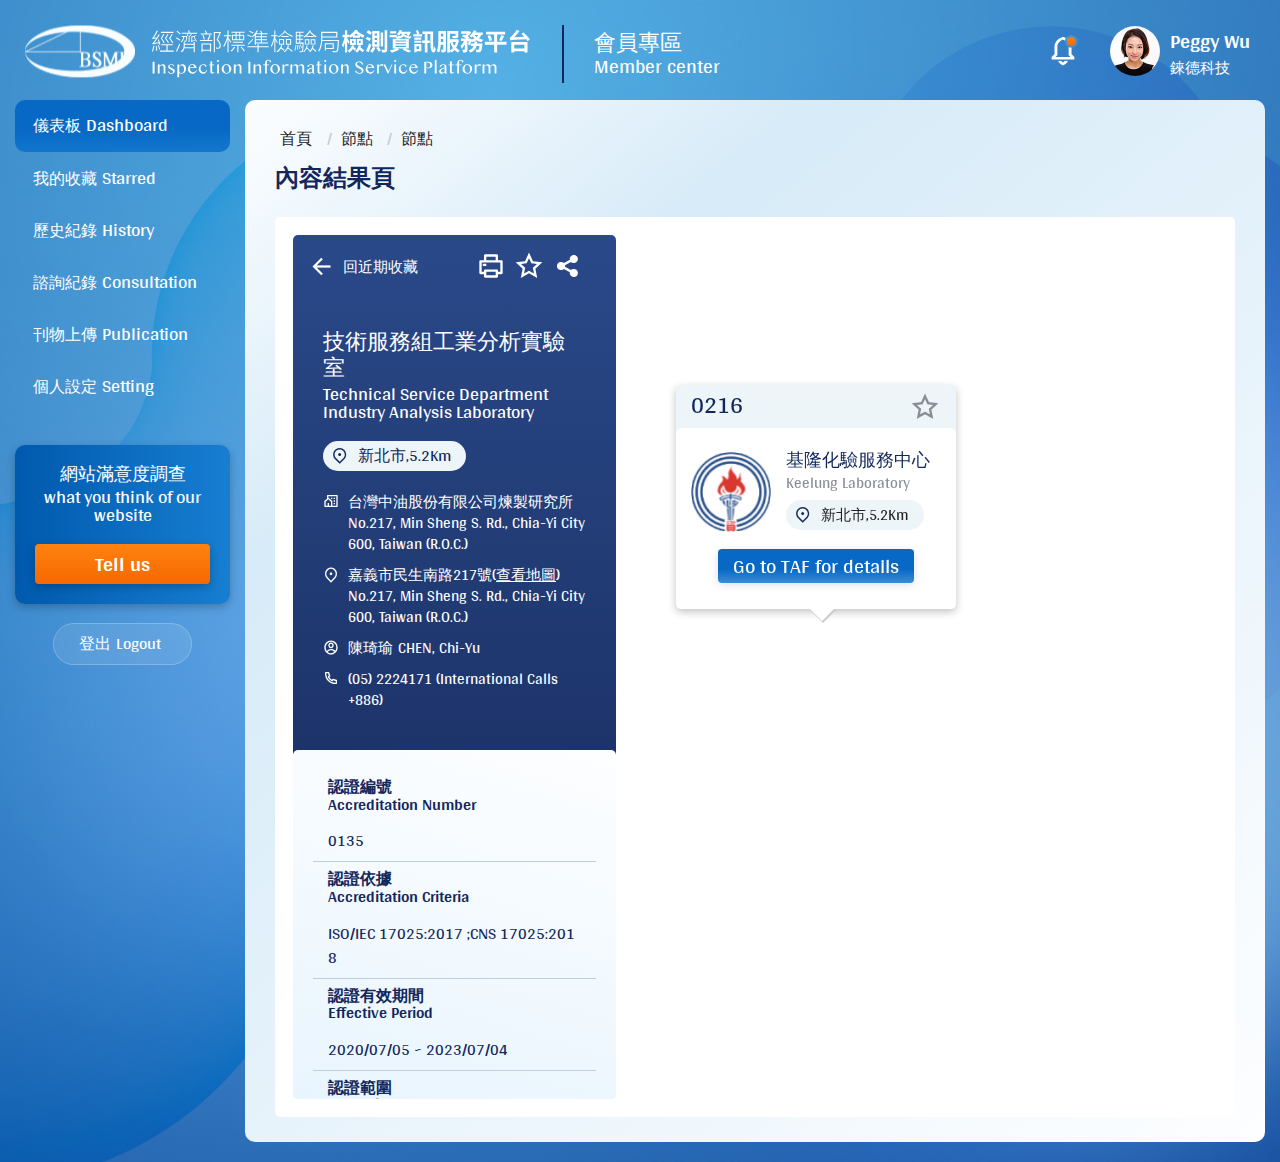
==== cp_result.htm @ d326633d "20220822 上傳標檢局檢測服務平台會員專區" ====
<!doctype html>
<html lang="zh-Hant" class="no-js">

<head>
    <meta charset="utf-8">
    <meta http-equiv="X-UA-Compatible" content="IE=edge">
    <meta name="viewport" content="width=device-width, initial-scale=1">
    <title>經濟部標檢局檢測資訊服務平台</title>
    <!--HTML5 Shim and Respond.js IE8 support of HTML5 elements and media queries [if lt IE 9]>
        <script src="js/html5shiv.js"></script>
        <script src="js/respond.min.js"></script>
    <![endif]-->
    <!-- slick css-->
    <link rel="stylesheet" type="text/css" href="vendor/slick/slick.css" />
    <link rel="stylesheet" type="text/css" href="vendor/slick/slick-theme.css" />
    <!-- hyUI css -->
    <link rel="stylesheet" href="css/hyui.css">
    <!-- favicon -->
    <link href="images/favicon.png" rel="icon" type="image/x-icon">
    <!-- google font -->
    <link rel="preconnect" href="https://fonts.googleapis.com">
    <link rel="preconnect" href="https://fonts.gstatic.com" crossorigin>
    <link href="https://fonts.googleapis.com/css2?family=Arya:wght@400;700&display=swap" rel="stylesheet">
</head>

<body>
    <!-- 直接跳主內容區 -->
    <a class="goCenter" href="#center" tabindex="1">按Enter到主內容區</a>
    <!-- wrapper Start -->
    <div class="wrapper">
        <!-- header Start -->
        <header class="header">
            <div class="container">
                <a class="accesskey" href="#aU" id="aU" accesskey="U" title="網站標題" tabindex="2">:::</a>
                <div class="menu_btn"><a href="#"><span></span><span></span><span></span></a></div>
                <h1>
                    <a href="index.htm"><img src="images/logo.svg" alt="經濟部標檢局檢測資訊服務平台" /></a>
                </h1>
                <div class="header_member">
                    <div class="webname"> 會員專區<span>Member center</span>
                    </div>
                    <!-- 通知 -->
                    <div class="notification">
                        <div class="pic"><a href="#"><img src="images/notice.png" alt="新通知"></a></div>
                        <div class="notification_content">
                            <div class="title">新通知<span>Notification</span></div>
                            <ul>
                                <li><a href="#">您有<em>1</em>項報名活動即將舉行</a></li>
                                <li><a href="#">查看<em>1</em>則新的諮詢回應</a></li>
                            </ul>
                        </div>
                    </div>
                    <!-- 會員 -->
                    <div class="member_block">
                        <div class="member_btn"><img src="images/member_icon01.svg" alt="會員專區"> </div>
                        <div class="member_group">
                            <div class="pic"><img src="images/member_pic01.jpg" alt="會員照片"></div>
                            <div class="content">
                                <div class="name">Peggy Wu</div>
                                <div class="company">錸德科技</div>
                            </div>
                        </div>
                    </div>
                </div>
                <!-- noscript -->
                <noscript> 您的瀏覽器不支援JavaScript語法，JavaScript語法並不影響內容的陳述。您可使用按鍵盤上的Ctrl鍵+ (+)鍵放大/(-)鍵縮小來改變字型大小；回到上一頁可使用瀏覽器提供的 Alt+左方向鍵(←) 快速鍵功能；列印可使用瀏覽器提供的(Ctrl+P)功能。您的瀏覽器，不支援script語法，若您的瀏覽器無法支援請點選此超連結 <a href="#">網站導覽</a>
                </noscript>
            </div>
        </header>
        <!-- header End -->
        <!-- main Start -->
        <div id="center" class="main innerpage">
            <!-- 內頁新增一個classname-->
            <a class="accesskey" href="#aC" id="aC" accesskey="C" title="主要內容區">:::</a>
            <div class="container">
                <!-- 左側 -->
                <div class="left_block">
                    <div class="overlay"></div>
                    <div class="leftblock_group">
                        <div class="close"><a href="#"><img src="images/back_btn_icon.png" alt="關閉"></a></div>
                        <div class="leftblock_nodemenu">
                            <ul>
                                <li>
                                    <a href="#" class="active">儀表板<span>Dashboard</span></a>
                                </li>
                                <li>
                                    <a href="#">我的收藏<span>Starred</span></a>
                                </li>
                                <li>
                                    <a href="#">歷史紀錄<span>History</span></a>
                                </li>
                                <li>
                                    <a href="#">諮詢紀錄<span>Consultation</span></a>
                                </li>
                                <li>
                                    <a href="#">刊物上傳<span>Publication</span></a>
                                </li>
                                <li>
                                    <a href="#">個人設定<span>Setting</span></a>
                                </li>
                            </ul>
                        </div>
                        <!-- 網站滿意度調查 start-->
                        <div class="satisfaction_block">
                            <div class="title">網站滿意度調查<span>what you think of our website</span></div>
                            <div class="satisfaction_btn"><button type="button" class="orange_button">Tell us</button></div>
                        </div>
                        <!-- 網站滿意度調查 end-->
                        <div class="logout_btn"><a href="#">登出<span>Logout</span></a></div>
                    </div>
                </div>
                <!-- 主要內容區 -->
                <div class="center_block inpage">
                    <!-- breadcrumb路徑 -->
                    <div class="breadcrumb">
                        <ul>
                            <li><a href="#">首頁</a></li>
                            <li><a href="#">節點</a></li>
                            <li>節點</li>
                        </ul>
                    </div>
                    <!-- h2節點 -->
                    <h2 class="title">內容結果頁</h2>
                    <!-- 呈現結果 start -->
                    <!--  如果手機版左右欄上下交換，class請加上column_exchange-->
                    <div class="presentation_block mobile_column_exchange">
                        <div class="leftblock">
                            <!-- 實驗室資料start -->
                            <div class="laboratory_information_block">
                                <div class="laboratory_information_group">
                                    <div class="function_panel">
                                        <div class="back_btn"><a href="#">回近期收藏</a></div>
                                        <!-- function功能區塊 -->
                                        <div class="function">
                                            <ul>
                                                <li class="print"><a href="#">友善列印</a></li>
                                                <li class="star"><a href="#">星星</a></li>
                                            </ul>
                                        </div>
                                        <!-- 社群分享 -->
                                        <div class="share"><a href="#" class="shareButton">share分享按鈕</a>
                                            <ul>
                                                <li>
                                                    <a href="#"><img src="images/basic/icon_facebook.svg" alt="facebook"></a>
                                                </li>
                                                <li>
                                                    <a href="#"><img src="images/basic/icon_twitter.svg" alt="twitter"></a>
                                                </li>
                                                <li>
                                                    <a href="#"><img src="images/basic/icon_line.svg" alt="line"></a>
                                                </li>
                                                <li>
                                                    <a href="#"><img src="images/basic/icon_youtube.svg" alt="youtube"></a>
                                                </li>
                                                <li>
                                                    <a href="#"><img src="images/basic/icon_googleplus.svg" alt="google plus"></a>
                                                </li>
                                                <li>
                                                    <a href="#"><img src="images/basic/icon_instagram.svg" alt="instagram"></a>
                                                </li>
                                                <li>
                                                    <a href="#"><img src="images/basic/icon_linkedin.svg" alt="LinkedIn"></a>
                                                </li>
                                                <li>
                                                    <a href="#"><img src="images/basic/icon_rss.svg" alt="RSS"></a>
                                                </li>
                                                <li>
                                                    <a href="#"><img src="images/basic/icon_plurk.svg" alt="Plurk"></a>
                                                </li>
                                            </ul>
                                        </div>
                                    </div>
                                    <div class="laboratory_content">
                                        <div class="laboratory_logo"><img src="images/laboratory_logo.png" alt=""></div>
                                        <div class="laboratory_name">技術服務組工業分析實驗室<span>Technical Service Department Industry Analysis Laboratory </span></div>
                                        <div class="laboratory_information">
                                            <div class="location">新北市,5.2Km</div>
                                            <ul>
                                                <li class="company">台灣中油股份有限公司煉製研究所<span>No.217, Min Sheng S. Rd., Chia-Yi City 600, Taiwan (R.O.C.)</span></li>
                                                <li class="address">嘉義市民生南路217號(<a href="#">查看地圖</a>)<span>No.217, Min Sheng S. Rd., Chia-Yi City 600, Taiwan (R.O.C.)</span></li>
                                                <li class="personnel">陳琦瑜<span>CHEN, Chi-Yu</span></li>
                                                <li class="telephone">(05) 2224171 (International Calls +886) </li>
                                            </ul>
                                        </div>
                                    </div>
                                </div>
                                <!-- 認證資料 start-->
                                <div class="certification_group">
                                    <div class="certificationTb">
                                        <table>
                                            <tr>
                                                <th>認證編號<span>Accreditation Number</span></th>
                                                <td>0135</td>
                                            </tr>
                                            <tr>
                                                <th>認證依據<span>Accreditation Criteria</span></th>
                                                <td>ISO/IEC 17025:2017 ;CNS 17025:2018</td>
                                            </tr>
                                            <tr>
                                                <th>認證有效期間<span>Effective Period</span></th>
                                                <td>2020/07/05 ~ 2023/07/04</td>
                                            </tr>
                                            <tr>
                                                <th>認證範圍<span>Accredited Scope</span></th>
                                                <td>實驗室_測試 Testing Field</td>
                                            </tr>
                                            <tr>
                                                <th>認可項目<span>scope of accreditation</span></th>
                                                <td>
                                                    <ul>
                                                        <li>04 03 石油及相關產品<span class="e_word">04 03 Petroleum and Related Materials</span></li>
                                                        <li>04 04 石油及相關產品<span class="e_word">04 04 Petroleum and Related Materials</span></li>
                                                        <li>04 08 石油及相關產品<span class="e_word">04 08 Petroleum and Related Materials</span></li>
                                                    </ul>
                                                </td>
                                            </tr>
                                        </table>
                                    </div>
                                    <div class="btn_block"><button type="button" value="Go to TAF for details">Go to TAF for details</button></div>
                                </div>
                                <!-- 認證資料 start-->
                            </div>
                            <!-- 實驗室資料end -->
                        </div>
                        <div class="rightblock">
                            <!-- map點選資料 start -->
                            <div class="map_clickdata" style="top:150px; left:10%">
                                <div class="number_block">
                                    <div class="number">0216</div>
                                    <div class="star"><img src="images/star_icon01.png" alt=""></div>
                                </div>
                                <div class="content">
                                    <div class="leftpic"><img src="images/unit05.png" alt="圖片說明">
                                    </div>
                                    <div class="rightdata">
                                        <div class="title">基隆化驗服務中心</div>
                                        <div class="title_e">Keelung Laboratory</div>
                                        <div class="location">新北市,5.2Km</div>
                                    </div>
                                    <div class="btn_block"><button type="button" value="Go to TAF for details">Go to TAF for details</button></div>
                                </div>
                            </div>
                            <!-- map點選資料 end -->
                            <!-- map start-->
                            <div class="unit_map_block"><iframe src="https://www.google.com/maps/embed?pb=!1m18!1m12!1m3!1d3615.852267722988!2d121.48345765083994!3d25.005135383907387!2m3!1f0!2f0!3f0!3m2!1i1024!2i768!4f13.1!3m3!1m2!1s0x3442a82a2a916693%3A0x5ab52f5cab5c2829!2zMjM15paw5YyX5biC5Lit5ZKM5Y2A5Lit5bGx6Lev5LqM5q61NTMwLTHomZ8xMGY!5e0!3m2!1szh-TW!2stw!4v1659687977796!5m2!1szh-TW!2stw" width="100%" height="100%" style="border:0;" allowfullscreen="" loading="lazy" referrerpolicy="no-referrer-when-downgrade" title="地圖"></iframe></div>
                            <!-- map end-->
                        </div>
                    </div>
                    <!-- 呈現結果 end -->
                </div>
            </div>
        </div>
    </div>
    <a href="javascript:;" class="scrollToTop">回頁首</a>
    <!-- JQ -->
    <script src="js/jquery-3.6.0.min.js"></script>
    <!-- 外掛 plugin js -->
    <script src="vendor/jquery.easing.min.js"></script>
    <!-- ease -->
    <script src="vendor/slick/slick.min.js "></script>
    <!-- slick -->
    <script src="vendor/slick/slick-lightbox.js "></script>
    <!-- slick lightbox -->
    <script src="vendor/lazyload/lazyload.js"></script>
    <!-- lazyload -->
    <script src="vendor/picturefill/picturefill.min.js" async></script>
    <!-- picturefill -->
    <script src="vendor/scrolltable/jquery.scroltable.min.js"></script>
    <!-- scrolltable -->
    <!-- 客製js -->
    <script src="js/customize.js"></script>
</body>

</html>
---- css/hyui.css ----
﻿.breadcrumb ul li:before{content:" / ";display:inline-block;padding:0px 4px;margin:0px 5px 0px 5px;color:#CCC}.row,.container,.divider,.divider-vertical,.category,div.tag,.header,.fatfooter,.tabSet,.thumbnail .btn_grp,.slick-lightbox-slick-caption,.Syncing_slider,div.function,.pagination,.web_link,.publish_info,.sitemap{clear:both;zoom:1}.row:before,.container:before,.divider:before,.divider-vertical:before,.category:before,div.tag:before,.header:before,.fatfooter:before,.tabSet:before,.thumbnail .btn_grp:before,.slick-lightbox-slick-caption:before,.Syncing_slider:before,div.function:before,.pagination:before,.web_link:before,.publish_info:before,.sitemap:before,.row:after,.container:after,.divider:after,.divider-vertical:after,.category:after,div.tag:after,.header:after,.fatfooter:after,.tabSet:after,.thumbnail .btn_grp:after,.slick-lightbox-slick-caption:after,.Syncing_slider:after,div.function:after,.pagination:after,.web_link:after,.publish_info:after,.sitemap:after{content:"";display:table}.row:after,.container:after,.divider:after,.divider-vertical:after,.category:after,div.tag:after,.header:after,.fatfooter:after,.tabSet:after,.thumbnail .btn_grp:after,.slick-lightbox-slick-caption:after,.Syncing_slider:after,div.function:after,.pagination:after,.web_link:after,.publish_info:after,.sitemap:after{clear:both}.Flex-set,.mix-equal-2 .Flex-set,.mix-equal-2 .inner-4-8,.flex-form .flex-col-equal-1,.flex-form .flex-col-equal-2,.flex-form .flex-col-equal-3,.flex-form .flex-col-equal-4{box-sizing:border-box;display:flex;flex-flow:row wrap;justify-content:space-between;align-items:flex-start}.row{margin-left:-15px;margin-right:-15px}.row>div{box-sizing:border-box}.container{position:relative;margin-right:auto;margin-left:auto;padding-left:15px;padding-right:15px}.row,.container,.divider,.divider-vertical,.category,div.tag,.header,.fatfooter,.tabSet,.thumbnail .btn_grp,.slick-lightbox-slick-caption,.Syncing_slider,div.function,.pagination,.web_link,.publish_info,.sitemap{clear:both;zoom:1}.row:before,.container:before,.divider:before,.divider-vertical:before,.category:before,div.tag:before,.header:before,.fatfooter:before,.tabSet:before,.thumbnail .btn_grp:before,.slick-lightbox-slick-caption:before,.Syncing_slider:before,div.function:before,.pagination:before,.web_link:before,.publish_info:before,.sitemap:before,.row:after,.container:after,.divider:after,.divider-vertical:after,.category:after,div.tag:after,.header:after,.fatfooter:after,.tabSet:after,.thumbnail .btn_grp:after,.slick-lightbox-slick-caption:after,.Syncing_slider:after,div.function:after,.pagination:after,.web_link:after,.publish_info:after,.sitemap:after{content:"";display:table}.row:after,.container:after,.divider:after,.divider-vertical:after,.category:after,div.tag:after,.header:after,.fatfooter:after,.tabSet:after,.thumbnail .btn_grp:after,.slick-lightbox-slick-caption:after,.Syncing_slider:after,div.function:after,.pagination:after,.web_link:after,.publish_info:after,.sitemap:after{clear:both}img{max-width:100%}.demosection{padding:0em 0 3em;text-align:center}.demosection [class^="col"]{border:1px solid #0769C5;background:#6bb5fa;min-height:200px;color:#151515;text-align:center;line-height:200px;font-size:1.5em;font-weight:bold;box-sizing:border-box}.demosection+.demosection{padding-top:2em}.demosection+.bg{background:#86a1e7}.demosection.full .container{max-width:100% !important}.full .container{max-width:100% !important}.col-6-6 .col{float:left;width:100%}@media (min-width: 768px){.col-6-6 .col{float:left;width:50%}}@media (min-width: 992px){.col-6-6 .col{float:left;width:50%}}@media (min-width: 1400px){.col-6-6 .col{float:left;width:50%}}.col-4-4-4 .col{float:left;width:100%}@media (min-width: 768px){.col-4-4-4 .col{float:left;width:33.33333%}}@media (min-width: 992px){.col-4-4-4 .col{float:left;width:33.33333%}}@media (min-width: 1400px){.col-4-4-4 .col{float:left;width:33.33333%}}.col-3-3-3-3 .col{float:left;width:100%}@media (min-width: 768px){.col-3-3-3-3 .col{float:left;width:50%}}@media (min-width: 992px){.col-3-3-3-3 .col{float:left;width:25%}}@media (min-width: 1400px){.col-3-3-3-3 .col{float:left;width:25%}}.col-8-4 .col{float:left;width:100%}@media (min-width: 768px){.col-8-4 .col{float:left;width:66.66667%}}@media (min-width: 992px){.col-8-4 .col{float:left;width:66.66667%}}@media (min-width: 1400px){.col-8-4 .col{float:left;width:66.66667%}}.col-8-4 .col:nth-of-type(2n){float:left;width:100%}@media (min-width: 768px){.col-8-4 .col:nth-of-type(2n){float:left;width:33.33333%}}@media (min-width: 992px){.col-8-4 .col:nth-of-type(2n){float:left;width:33.33333%}}@media (min-width: 1400px){.col-8-4 .col:nth-of-type(2n){float:left;width:33.33333%}}.col-4-8 .col{float:left;width:100%}@media (min-width: 768px){.col-4-8 .col{float:left;width:33.33333%}}@media (min-width: 992px){.col-4-8 .col{float:left;width:33.33333%}}@media (min-width: 1400px){.col-4-8 .col{float:left;width:33.33333%}}.col-4-8 .col:nth-of-type(2n){float:left;width:100%}@media (min-width: 768px){.col-4-8 .col:nth-of-type(2n){float:left;width:66.66667%}}@media (min-width: 992px){.col-4-8 .col:nth-of-type(2n){float:left;width:66.66667%}}@media (min-width: 1400px){.col-4-8 .col:nth-of-type(2n){float:left;width:66.66667%}}.col-2-2-2-2-2-2 .col{float:left;width:50%}@media (min-width: 768px){.col-2-2-2-2-2-2 .col{float:left;width:16.66667%}}@media (min-width: 992px){.col-2-2-2-2-2-2 .col{float:left;width:16.66667%}}@media (min-width: 1400px){.col-2-2-2-2-2-2 .col{float:left;width:16.66667%}}.cssname .news{float:left;width:100%}@media (min-width: 768px){.cssname .news{float:left;width:66.66667%}}@media (min-width: 992px){.cssname .news{float:left;width:66.66667%}}@media (min-width: 1400px){.cssname .news{float:left;width:66.66667%}}.cssname .video{float:left;width:100%}@media (min-width: 768px){.cssname .video{float:left;width:33.33333%}}@media (min-width: 992px){.cssname .video{float:left;width:33.33333%}}@media (min-width: 1400px){.cssname .video{float:left;width:33.33333%}}.col-3-6-3 .col{float:left;width:100%}@media (min-width: 768px){.col-3-6-3 .col{float:left;width:25%}}@media (min-width: 992px){.col-3-6-3 .col{float:left;width:25%}}@media (min-width: 1400px){.col-3-6-3 .col{float:left;width:25%}}.col-3-6-3 .col:nth-child(2){float:left;width:100%}@media (min-width: 768px){.col-3-6-3 .col:nth-child(2){float:left;width:50%}}@media (min-width: 992px){.col-3-6-3 .col:nth-child(2){float:left;width:50%}}@media (min-width: 1400px){.col-3-6-3 .col:nth-child(2){float:left;width:50%}}.col-5 .col{float:left;width:100%}@media (min-width: 768px){.col-5 .col{float:left;width:16.66667%}}@media (min-width: 992px){.col-5 .col{float:left;width:16.66667%}}@media (min-width: 1400px){.col-5 .col{float:left;width:16.66667%}}.col-5 .col:first-child{margin-left:0%}@media (min-width: 768px){.col-5 .col:first-child{margin-left:8.33333%}}@media (min-width: 992px){.col-5 .col:first-child{margin-left:8.33333%}}@media (min-width: 1400px){.col-5 .col:first-child{margin-left:8.33333%}}.Flex-set .col{background:#485b8a;color:#fff;margin:4px 0}.Flex-set .col p{color:rgba(255,255,255,0.5)}.flex-equal-3 .Flex-set .col{position:relative;min-height:1px;padding-left:15px;padding-right:15px;box-sizing:border-box}@media (min-width: 320px){.flex-equal-3 .Flex-set .col{flex-basis:calc(100% / 1 - 0px);max-width:calc(100% / 1 - 0px)}.flex-equal-3 .Flex-set .col:last-child{margin-right:0}}@media (min-width: 768px){.flex-equal-3 .Flex-set .col{flex-basis:calc(100% / 2 - 4px);max-width:calc(100% / 2 - 4px)}.flex-equal-3 .Flex-set .col:last-child:nth-child(12n-1){margin-right:0}.flex-equal-3 .Flex-set .col:last-child:nth-child(12n-2){margin-right:0}.flex-equal-3 .Flex-set .col:last-child:nth-child(12n-3){margin-right:0}.flex-equal-3 .Flex-set .col:last-child:nth-child(12n-4){margin-right:0}.flex-equal-3 .Flex-set .col:last-child:nth-child(12n-5){margin-right:0}.flex-equal-3 .Flex-set .col:last-child:nth-child(12n-6){margin-right:0}.flex-equal-3 .Flex-set .col:last-child:nth-child(12n-7){margin-right:0}.flex-equal-3 .Flex-set .col:last-child:nth-child(12n-8){margin-right:0}.flex-equal-3 .Flex-set .col:last-child:nth-child(12n-9){margin-right:0}.flex-equal-3 .Flex-set .col:last-child:nth-child(12n-10){margin-right:0}.flex-equal-3 .Flex-set .col:last-child:nth-child(12n-11){margin-right:0}.flex-equal-3 .Flex-set .col:last-child:nth-child(12n-12){margin-right:0}}@media (min-width: 992px){.flex-equal-3 .Flex-set .col{flex-basis:calc(100% / 3 - 4px);max-width:calc(100% / 3 - 4px)}.flex-equal-3 .Flex-set .col:last-child:nth-child(3n){margin-right:0}.flex-equal-3 .Flex-set .col:last-child:nth-child(3n-1){margin-right:calc( (100% / 3 - 4px)*1 + (4px*3)*1 / (3 - 1) )}.flex-equal-3 .Flex-set .col:last-child:nth-child(3n){margin-right:0}.flex-equal-3 .Flex-set .col:last-child:nth-child(3n-2){margin-right:calc( (100% / 3 - 4px)*2 + (4px*3)*2 / (3 - 1) )}}@media (min-width: 1400px){.flex-equal-3 .Flex-set .col{flex-basis:calc(100% / 3 - 4px);max-width:calc(100% / 3 - 4px)}.flex-equal-3 .Flex-set .col:last-child:nth-child(3n){margin-right:0}.flex-equal-3 .Flex-set .col:last-child:nth-child(3n-1){margin-right:calc( (100% / 3 - 4px)*1 + (4px*3)*1 / (3 - 1) )}.flex-equal-3 .Flex-set .col:last-child:nth-child(3n){margin-right:0}.flex-equal-3 .Flex-set .col:last-child:nth-child(3n-2){margin-right:calc( (100% / 3 - 4px)*2 + (4px*3)*2 / (3 - 1) )}}.flex-equal-3 .Flex-set .thumbnail{margin-bottom:30px}@media (min-width: 320px){.flex-equal-3 .Flex-set .thumbnail{flex-basis:calc(100% / 1 - 0px);max-width:calc(100% / 1 - 0px)}.flex-equal-3 .Flex-set .thumbnail:last-child{margin-right:0}}@media (min-width: 768px){.flex-equal-3 .Flex-set .thumbnail{flex-basis:calc(100% / 2 - 4px);max-width:calc(100% / 2 - 4px)}.flex-equal-3 .Flex-set .thumbnail:last-child:nth-child(12n-1){margin-right:0}.flex-equal-3 .Flex-set .thumbnail:last-child:nth-child(12n-2){margin-right:0}.flex-equal-3 .Flex-set .thumbnail:last-child:nth-child(12n-3){margin-right:0}.flex-equal-3 .Flex-set .thumbnail:last-child:nth-child(12n-4){margin-right:0}.flex-equal-3 .Flex-set .thumbnail:last-child:nth-child(12n-5){margin-right:0}.flex-equal-3 .Flex-set .thumbnail:last-child:nth-child(12n-6){margin-right:0}.flex-equal-3 .Flex-set .thumbnail:last-child:nth-child(12n-7){margin-right:0}.flex-equal-3 .Flex-set .thumbnail:last-child:nth-child(12n-8){margin-right:0}.flex-equal-3 .Flex-set .thumbnail:last-child:nth-child(12n-9){margin-right:0}.flex-equal-3 .Flex-set .thumbnail:last-child:nth-child(12n-10){margin-right:0}.flex-equal-3 .Flex-set .thumbnail:last-child:nth-child(12n-11){margin-right:0}.flex-equal-3 .Flex-set .thumbnail:last-child:nth-child(12n-12){margin-right:0}}@media (min-width: 992px){.flex-equal-3 .Flex-set .thumbnail{flex-basis:calc(100% / 3 - 4px);max-width:calc(100% / 3 - 4px)}.flex-equal-3 .Flex-set .thumbnail:last-child:nth-child(3n){margin-right:0}.flex-equal-3 .Flex-set .thumbnail:last-child:nth-child(3n-1){margin-right:calc( (100% / 3 - 4px)*1 + (4px*3)*1 / (3 - 1) )}.flex-equal-3 .Flex-set .thumbnail:last-child:nth-child(3n){margin-right:0}.flex-equal-3 .Flex-set .thumbnail:last-child:nth-child(3n-2){margin-right:calc( (100% / 3 - 4px)*2 + (4px*3)*2 / (3 - 1) )}}@media (min-width: 1400px){.flex-equal-3 .Flex-set .thumbnail{flex-basis:calc(100% / 3 - 4px);max-width:calc(100% / 3 - 4px)}.flex-equal-3 .Flex-set .thumbnail:last-child:nth-child(3n){margin-right:0}.flex-equal-3 .Flex-set .thumbnail:last-child:nth-child(3n-1){margin-right:calc( (100% / 3 - 4px)*1 + (4px*3)*1 / (3 - 1) )}.flex-equal-3 .Flex-set .thumbnail:last-child:nth-child(3n){margin-right:0}.flex-equal-3 .Flex-set .thumbnail:last-child:nth-child(3n-2){margin-right:calc( (100% / 3 - 4px)*2 + (4px*3)*2 / (3 - 1) )}}@media screen and (max-width: 767px){.flex-equal-3 .Flex-set .thumbnail{justify-content:center}}.flex-6-6 .col{position:relative;min-height:1px;padding-left:15px;padding-right:15px;box-sizing:border-box}@media (min-width: 320px){.flex-6-6 .col{flex-basis:calc(100% / 12 * 12 - 0px);max-width:calc(100% / 12 * 12 - 0px)}}@media (min-width: 768px){.flex-6-6 .col{flex-basis:calc(100% / 12 * 12 - 4px);max-width:calc(100% / 12 * 12 - 4px)}}@media (min-width: 992px){.flex-6-6 .col{flex-basis:calc(100% / 12 * 6 - 4px);max-width:calc(100% / 12 * 6 - 4px)}}@media (min-width: 1400px){.flex-6-6 .col{flex-basis:calc(100% / 12 * 6 - 4px);max-width:calc(100% / 12 * 6 - 4px)}}.flex-4-4-4 .col{position:relative;min-height:1px;padding-left:15px;padding-right:15px;box-sizing:border-box}@media (min-width: 320px){.flex-4-4-4 .col{flex-basis:calc(100% / 12 * 12 - 0px);max-width:calc(100% / 12 * 12 - 0px)}}@media (min-width: 768px){.flex-4-4-4 .col{flex-basis:calc(100% / 12 * 12 - 4px);max-width:calc(100% / 12 * 12 - 4px)}}@media (min-width: 992px){.flex-4-4-4 .col{flex-basis:calc(100% / 12 * 4 - 4px);max-width:calc(100% / 12 * 4 - 4px)}}@media (min-width: 1400px){.flex-4-4-4 .col{flex-basis:calc(100% / 12 * 4 - 4px);max-width:calc(100% / 12 * 4 - 4px)}}.flex-4-4-4 .thumbnail{margin-bottom:30px}@media (min-width: 320px){.flex-4-4-4 .thumbnail{flex-basis:calc(100% / 12 * 12 - 0px);max-width:calc(100% / 12 * 12 - 0px)}}@media (min-width: 768px){.flex-4-4-4 .thumbnail{flex-basis:calc(100% / 12 * 12 - 10px);max-width:calc(100% / 12 * 12 - 10px)}}@media (min-width: 992px){.flex-4-4-4 .thumbnail{flex-basis:calc(100% / 12 * 4 - 10px);max-width:calc(100% / 12 * 4 - 10px)}}@media (min-width: 1400px){.flex-4-4-4 .thumbnail{flex-basis:calc(100% / 12 * 4 - 10px);max-width:calc(100% / 12 * 4 - 10px)}}@media screen and (max-width: 767px){.flex-4-4-4 .thumbnail{justify-content:center}}.flex-3-3-3-3 .col{position:relative;min-height:1px;padding-left:15px;padding-right:15px;box-sizing:border-box}@media (min-width: 320px){.flex-3-3-3-3 .col{flex-basis:calc(100% / 12 * 12 - 0px);max-width:calc(100% / 12 * 12 - 0px)}}@media (min-width: 768px){.flex-3-3-3-3 .col{flex-basis:calc(100% / 12 * 6 - 4px);max-width:calc(100% / 12 * 6 - 4px)}}@media (min-width: 992px){.flex-3-3-3-3 .col{flex-basis:calc(100% / 12 * 3 - 4px);max-width:calc(100% / 12 * 3 - 4px)}}@media (min-width: 1400px){.flex-3-3-3-3 .col{flex-basis:calc(100% / 12 * 3 - 4px);max-width:calc(100% / 12 * 3 - 4px)}}.flex-3-6-3 .col{position:relative;min-height:1px;padding-left:15px;padding-right:15px;box-sizing:border-box}@media (min-width: 320px){.flex-3-6-3 .col{flex-basis:calc(100% / 12 * 12 - 0px);max-width:calc(100% / 12 * 12 - 0px)}}@media (min-width: 768px){.flex-3-6-3 .col{flex-basis:calc(100% / 12 * 12 - 4px);max-width:calc(100% / 12 * 12 - 4px)}}@media (min-width: 992px){.flex-3-6-3 .col{flex-basis:calc(100% / 12 * 3 - 4px);max-width:calc(100% / 12 * 3 - 4px)}}@media (min-width: 1400px){.flex-3-6-3 .col{flex-basis:calc(100% / 12 * 3 - 4px);max-width:calc(100% / 12 * 3 - 4px)}}@media (min-width: 320px){.flex-3-6-3 .col:nth-child(2){flex-basis:calc(100% / 12 * 12 - 0px);max-width:calc(100% / 12 * 12 - 0px)}}@media (min-width: 768px){.flex-3-6-3 .col:nth-child(2){flex-basis:calc(100% / 12 * 12 - 4px);max-width:calc(100% / 12 * 12 - 4px)}}@media (min-width: 992px){.flex-3-6-3 .col:nth-child(2){flex-basis:calc(100% / 12 * 6 - 4px);max-width:calc(100% / 12 * 6 - 4px)}}@media (min-width: 1400px){.flex-3-6-3 .col:nth-child(2){flex-basis:calc(100% / 12 * 6 - 4px);max-width:calc(100% / 12 * 6 - 4px)}}.flex-8-4 .col{position:relative;min-height:1px;padding-left:15px;padding-right:15px;box-sizing:border-box}@media (min-width: 320px){.flex-8-4 .col{flex-basis:calc(100% / 12 * 12 - 0px);max-width:calc(100% / 12 * 12 - 0px)}}@media (min-width: 768px){.flex-8-4 .col{flex-basis:calc(100% / 12 * 6 - 4px);max-width:calc(100% / 12 * 6 - 4px)}}@media (min-width: 992px){.flex-8-4 .col{flex-basis:calc(100% / 12 * 8 - 4px);max-width:calc(100% / 12 * 8 - 4px)}}@media (min-width: 1400px){.flex-8-4 .col{flex-basis:calc(100% / 12 * 8 - 4px);max-width:calc(100% / 12 * 8 - 4px)}}@media (min-width: 320px){.flex-8-4 .col:nth-child(2){flex-basis:calc(100% / 12 * 12 - 0px);max-width:calc(100% / 12 * 12 - 0px)}}@media (min-width: 768px){.flex-8-4 .col:nth-child(2){flex-basis:calc(100% / 12 * 6 - 4px);max-width:calc(100% / 12 * 6 - 4px)}}@media (min-width: 992px){.flex-8-4 .col:nth-child(2){flex-basis:calc(100% / 12 * 4 - 4px);max-width:calc(100% / 12 * 4 - 4px)}}@media (min-width: 1400px){.flex-8-4 .col:nth-child(2){flex-basis:calc(100% / 12 * 4 - 4px);max-width:calc(100% / 12 * 4 - 4px)}}.flex-4-8 .col{position:relative;min-height:1px;padding-left:15px;padding-right:15px;box-sizing:border-box}@media (min-width: 320px){.flex-4-8 .col{flex-basis:calc(100% / 12 * 12 - 0px);max-width:calc(100% / 12 * 12 - 0px)}}@media (min-width: 768px){.flex-4-8 .col{flex-basis:calc(100% / 12 * 6 - 4px);max-width:calc(100% / 12 * 6 - 4px)}}@media (min-width: 992px){.flex-4-8 .col{flex-basis:calc(100% / 12 * 4 - 4px);max-width:calc(100% / 12 * 4 - 4px)}}@media (min-width: 1400px){.flex-4-8 .col{flex-basis:calc(100% / 12 * 4 - 4px);max-width:calc(100% / 12 * 4 - 4px)}}@media (min-width: 320px){.flex-4-8 .col:nth-child(2){flex-basis:calc(100% / 12 * 12 - 0px);max-width:calc(100% / 12 * 12 - 0px)}}@media (min-width: 768px){.flex-4-8 .col:nth-child(2){flex-basis:calc(100% / 12 * 6 - 4px);max-width:calc(100% / 12 * 6 - 4px)}}@media (min-width: 992px){.flex-4-8 .col:nth-child(2){flex-basis:calc(100% / 12 * 8 - 4px);max-width:calc(100% / 12 * 8 - 4px)}}@media (min-width: 1400px){.flex-4-8 .col:nth-child(2){flex-basis:calc(100% / 12 * 8 - 4px);max-width:calc(100% / 12 * 8 - 4px)}}.mix-equal-2 .Flex-set .col{padding:1em}@media (min-width: 320px){.mix-equal-2 .Flex-set .col{flex-basis:calc(100% / 12 * 12 - 0px);max-width:calc(100% / 12 * 12 - 0px)}}@media (min-width: 768px){.mix-equal-2 .Flex-set .col{flex-basis:calc(100% / 12 * 12 - 4px);max-width:calc(100% / 12 * 12 - 4px)}}@media (min-width: 992px){.mix-equal-2 .Flex-set .col{flex-basis:calc(100% / 12 * 6 - 4px);max-width:calc(100% / 12 * 6 - 4px)}}@media (min-width: 1400px){.mix-equal-2 .Flex-set .col{flex-basis:calc(100% / 12 * 6 - 4px);max-width:calc(100% / 12 * 6 - 4px)}}.mix-equal-2 .Flex-set .col h3{margin:10px 0}@media (min-width: 320px){.mix-equal-2 .inner-4-8 div{flex-basis:calc(100% / 12 * 12 - 0px);max-width:calc(100% / 12 * 12 - 0px)}}@media (min-width: 768px){.mix-equal-2 .inner-4-8 div{flex-basis:calc(100% / 12 * 4 - 4px);max-width:calc(100% / 12 * 4 - 4px)}}@media (min-width: 992px){.mix-equal-2 .inner-4-8 div{flex-basis:calc(100% / 12 * 4 - 4px);max-width:calc(100% / 12 * 4 - 4px)}}@media (min-width: 1400px){.mix-equal-2 .inner-4-8 div{flex-basis:calc(100% / 12 * 4 - 4px);max-width:calc(100% / 12 * 4 - 4px)}}@media (min-width: 320px){.mix-equal-2 .inner-4-8 div:last-child{flex-basis:calc(100% / 12 * 12 - 0px);max-width:calc(100% / 12 * 12 - 0px)}}@media (min-width: 768px){.mix-equal-2 .inner-4-8 div:last-child{flex-basis:calc(100% / 12 * 8 - 4px);max-width:calc(100% / 12 * 8 - 4px)}}@media (min-width: 992px){.mix-equal-2 .inner-4-8 div:last-child{flex-basis:calc(100% / 12 * 8 - 4px);max-width:calc(100% / 12 * 8 - 4px)}}@media (min-width: 1400px){.mix-equal-2 .inner-4-8 div:last-child{flex-basis:calc(100% / 12 * 8 - 4px);max-width:calc(100% / 12 * 8 - 4px)}}html{font-family:sans-serif;-ms-text-size-adjust:100%;-webkit-text-size-adjust:100%}body{margin:0}article,aside,details,figcaption,figure,footer,header,hgroup,main,menu,nav,section,summary{display:block}audio,canvas,progress,video{display:inline-block;vertical-align:baseline}audio:not([controls]){display:none;height:0}[hidden],template{display:none}a{background-color:transparent}a:active,a:hover{outline:0}abbr[title]{border-bottom:1px dotted}b,strong{font-weight:bold}dfn{font-style:italic}h1{font-size:2em;margin:0.67em 0}mark{background:#ff0;color:#000}small{font-size:80%}sub,sup{font-size:75%;line-height:0;position:relative;vertical-align:baseline}sup{top:-0.5em}sub{bottom:-0.25em}img{border:0}svg:not(:root){overflow:hidden}figure{margin:1em 40px}hr{box-sizing:content-box;height:0}pre{overflow:auto}code,kbd,pre,samp{font-family:monospace, monospace;font-size:1em}button,input,optgroup,select,textarea{color:inherit;font:inherit;margin:0}button{overflow:visible}button,select{text-transform:none}button,html input[type="button"],input[type="reset"],input[type="submit"]{-webkit-appearance:button;cursor:pointer}button[disabled],html input[disabled]{cursor:default}button::-moz-focus-inner,input::-moz-focus-inner{border:0;padding:0}input{line-height:normal}input[type="checkbox"],input[type="radio"]{box-sizing:border-box;padding:0}input[type="number"]::-webkit-inner-spin-button,input[type="number"]::-webkit-outer-spin-button{height:auto}input[type="search"]{-webkit-appearance:textfield;box-sizing:content-box}input[type="search"]::-webkit-search-cancel-button,input[type="search"]::-webkit-search-decoration{-webkit-appearance:none}fieldset{border:1px solid #c0c0c0;margin:0 2px;padding:0.35em 0.625em 0.75em}legend{border:0;padding:0}textarea{overflow:auto}optgroup{font-weight:bold}table{border-collapse:collapse;border-spacing:0}td,th{padding:0}.cp{font-size:1.06667em;line-height:1.65em}@media screen and (max-width: 575px){.cp{font-size:1.2em}}.cp h1{font-size:2em}.cp h2{font-size:1.75em;margin-bottom:1.25em}.cp h3{font-size:1.5em}.cp h4{font-size:1.25em;margin-top:0;margin-bottom:1em}.cp h5{font-size:1.125em;margin-top:0;margin-bottom:1em}.cp h6{font-size:1.125em;margin-top:0;margin-bottom:1em}.cp p{font-size:1em;line-height:1.85em;margin-top:0}.cp ul,.cp ol{font-size:1em;margin-bottom:1em}.cp ul li,.cp ol li{margin-bottom:0.5em}.cp dd,.cp th,.cp td figure{font-size:1em}.cp blockquote{background:#f1f1f1;font-style:normal;display:block;font-size:1em;border-left:5px solid #12275C;padding:2em;box-sizing:border-box;margin:0 0em 2em}.cp img{max-width:100%}@media screen and (max-width: 767px){.cp img{max-width:100%;width:auto;clear:both}}a:focus{outline:none;box-shadow:0 0px 0px 1px #0769C5}@media screen and (max-width: 767px){a:focus{box-shadow:none}}.accesskey{position:absolute;top:5px;left:5px;z-index:9;color:#222;font-size:1em;display:none}@media screen and (max-width: 767px){.accesskey{display:none}}a.goCenter{position:absolute;top:-2.2em;left:50%;margin-left:-480px;padding:0 .5em;height:2em;line-height:2em;background:#0769C5;color:#fff;text-decoration:none;z-index:999999999999;opacity:0;transition:.5s;border-radius:0px 0px 4px 4px;color:#FFF}@media screen and (max-width: 767px){a.goCenter{display:none}}a.goCenter:hover,a.goCenter:focus{outline:none;top:0;opacity:1}.no-js noscript{display:block;padding:.5em;border:2px solid #12275C;background:#FFF;color:#666;overflow:hidden;line-height:1.45em;font-size:.813em;margin:0 .5em .5em;border-radius:4px;box-sizing:border-box}.no-js noscript a{color:#12275C}.no-js noscript a:hover,.no-js noscript a:focus{color:#0769C5}.no-js .mpSlider .img-container{display:none}.no-js .mpSlider .img-container img{object-fit:cover}.no-js .mpSlider .img-container:nth-child(1){display:block}.no-js .navigation{padding-right:170px}.no-js .navigation .language{width:auto;position:absolute;right:160px}.no-js .navigation .language>a{display:none}.no-js .navigation .language ul{top:0;width:160px}.no-js .navigation .language ul li{display:block;width:auto}.no-js .search noscript{margin-left:1%;margin-right:1%}.no-js .tabSet{width:100%;max-width:800px;margin:0 auto}.no-js .tabSet .tabItem{width:100%;display:block;position:relative;color:#000;margin-bottom:0px;border-bottom:3px solid #ddd}.no-js .tabSet .tabItem>a{background:none;font-size:1.5em;color:#000}.no-js .tabSet .tabItem:before{display:none}.no-js .tabSet .tabItem.active{color:#000;width:100%;display:block;position:relative;border-bottom:3px solid #ddd}.no-js .tabSet .tabItem.active>a{color:#000;background:none}.no-js .tabSet .tabContent{width:100%;position:relative;display:block}.no-js .cp_slider .img-container{display:inline-block;width:30%;margin:0 1% 1em}@media screen and (max-width: 767px){.no-js .cp_slider .img-container{width:47%;margin:0 1% 1em}}.no-js .cp_slider .img-container img{object-fit:cover}.no-js .adSlider .img-container{display:inline-block;width:22%;margin:0 1% 1em;border:1px solid #DDD}@media screen and (max-width: 767px){.no-js .adSlider .img-container{width:47%;margin:0 1% 1em}}.no-js .adSlider .img-container img{object-fit:cover}.no-js img.lazy{display:none}.no-js img.lazy+noscript img{display:block;object-fit:cover}br{font-family:unset !important;font:unset !important}.gsc-control-cse{padding:1rem 0 !important}.gsc-control-cse.gsc-control-cse-zh-TW table td{padding:0 0.5em !important}.gsc-control-cse.gsc-control-cse-zh-TW table td.gsib_a,.gsc-control-cse.gsc-control-cse-zh-TW table td.gsib_b,.gsc-control-cse.gsc-control-cse-zh-TW table td.gsc-search-button{border:0 !important}.gsc-input-box{border:0 !important}.gsc-search-box.gsc-search-box-tools{margin-bottom:2rem !important}.table.gsc-search-box table td{border-bottom:0 !important}.gs-result .gs-title,.gs-result .gs-title *{color:#12275C !important}.gsst_a .gscb_a{color:#ccc !important;line-height:2rem !important}.gs-webResult div.gs-visibleUrl{color:#0769C5 !important}.gsc-search-button.gsc-search-button-v2{border:0 !important}.gsc-search-button-v2,.gsc-search-button-v2:hover,.gsc-search-button-v2:focus{background-color:#12275C !important}.gsc-tabHeader{font-size:1rem !important}.gsc-search-button-v2 svg{vertical-align:middle}.gsc-result-info-container,.gsc-orderby-container{border:0 !important}.gsc-selected-option{white-space:nowrap}body{font-size:1em;font-weight:normal;color:#222;line-height:1.5em;font-family:"Arya",Lato,"PingFang TC","Helvetica Neue",Helvetica,微軟正黑體,Arial,sans-serif;-webkit-text-size-adjust:none}a{color:#12275C;text-decoration:none}a:hover,a:focus{color:#0769C5;cursor:pointer}kbd{background:#FFF;border-radius:.2em;color:#555;font-weight:bold;display:inline-block;padding:.1em .6em;font-size:.938em;font-family:sans-serif;margin-right:.4em;margin-bottom:.1em;vertical-align:middle;border-top:1px solid #BBB;border-bottom:3px solid #BBB;border-left:2px solid #BBB;border-right:2px solid #BBB}kbd ~ kbd{margin-left:.4em}kbd kbd{border:none}.font_size{display:flex;flex:0 1 12.5em;padding:.3em}.font_size span{font-size:.875em;color:#222;padding-top:.3em}.font_size ul{margin:0;padding:0;list-style:none;display:flex;flex:0 0 6em}.font_size ul li{font-size:1em;flex:0 0 auto;margin:2px;align-items:center}.font_size ul li a{display:block;text-align:center;line-height:32px;border-radius:50%;background:#F1F1F1;width:32px;height:32px;color:#333}.font_size ul li a:hover,.font_size ul li a:focus{background:#0769C5;color:#FFF}.font_size ul li a.active{background:#0769C5;color:#FFF}.font_size ul li a.active:hover,.font_size ul li a.active:focus{background:#0769C5;color:#FFF}.font_size ul li a.small{font-size:.938em}.font_size ul li a.large{font-size:1.125em}@media screen and (max-width: 767px){.font_size{display:none}}.language{font-weight:bold;font-size:0.75em;flex:0 0 140px;width:140px;z-index:9999;position:relative}.language>a{display:block;background:#555;box-sizing:border-box;color:#fff;padding:0.2em 1em;position:relative;transition:0.3s ease-out;flex-grow:1;flex-shrink:1;flex-basis:100%}.language>a:after{position:absolute;right:0.8em;top:1em;content:'';width:0;height:0;border-style:solid;border-width:6px 3px 0 3px;border-color:#ffffff transparent transparent transparent}.language>a:before{position:absolute;width:1px;height:1.6em;right:2em;top:0.4em;content:'';border-left:1px solid #ddd}.language>a:focus{box-shadow:none;background:#444}.language ul{background:#444;padding:1em 1.5em;display:none;position:absolute;width:100%;top:100%;margin:0;padding:0;list-style:none}.language ul li{flex:1;box-sizing:border-box;margin:0}.language ul li a{display:block;color:#fff;padding:0.5em 0.5em 0.5em 1em;transition:0.3s ease-out}.language ul li a:hover,.language ul li a:focus{background:RGBA(0, 0, 0, 0.3)}.btn_grp{text-align:center;padding:1em 0}.btn,.upload_grp .upload_btn{font-size:1em;touch-action:manipulation;background-image:none;display:inline-block;text-align:center;vertical-align:middle;text-decoration:none;white-space:nowrap;line-height:normal;width:auto;padding:0.5em 1.25em;min-width:4em;margin:.25em .1em}.btn i,.upload_grp .upload_btn i{margin-right:.25em;margin-left:.25em}.btn{background:#e0e0e0;border:1px solid #e0e0e0;color:#222;text-shadow:none}.btn:hover{background:#c7c7c7;border:1px solid #adadad;cursor:pointer;color:#FFF;outline:none}.btn:focus{background:#c7c7c7;border:1px solid #adadad;cursor:pointer;color:#FFF;outline:none;box-shadow:0 0px 0px 2px #fec003 !important}.btn.active{background:#ededed;cursor:pointer}.btn:hover,.btn:focus{color:#222;outline:none}.btn-green{background:#298729;border:1px solid #298729;color:#FFF}.btn-green:hover{background:#1d601d;border:1px solid #113911;cursor:pointer;color:#FFF;outline:none}.btn-green:focus{background:#1d601d;border:1px solid #113911;cursor:pointer;color:#FFF;outline:none;box-shadow:0 0px 0px 2px #fec003 !important}.btn-green.active{background:#2f9b2f;cursor:pointer}.btn-blue{background:#0769C5;border:1px solid #0769C5;color:#FFF}.btn-blue:hover{background:#054f94;border:1px solid #043563;cursor:pointer;color:#FFF;outline:none}.btn-blue:focus{background:#054f94;border:1px solid #043563;cursor:pointer;color:#FFF;outline:none;box-shadow:0 0px 0px 2px #fec003 !important}.btn-blue.active{background:#0876de;cursor:pointer}.btn-yellow{background:#fec61c;border:1px solid #fec61c;color:#333}.btn-yellow:hover{background:#e7ae01;border:1px solid #b48801;cursor:pointer;color:#FFF;outline:none}.btn-yellow:focus{background:#e7ae01;border:1px solid #b48801;cursor:pointer;color:#FFF;outline:none;box-shadow:0 0px 0px 2px #fec003 !important}.btn-yellow.active{background:#fecd36;cursor:pointer}.btn-orange{background:#f66800;border:1px solid #f66800;color:#FFF}.btn-orange:hover{background:#c35200;border:1px solid #903d00;cursor:pointer;color:#FFF;outline:none}.btn-orange:focus{background:#c35200;border:1px solid #903d00;cursor:pointer;color:#FFF;outline:none;box-shadow:0 0px 0px 2px #fec003 !important}.btn-orange.active{background:#ff7511;cursor:pointer}.btn-red{background:#d30000;border:1px solid #d30000;color:#FFF}.btn-red:hover{background:#a00000;border:1px solid #6d0000;cursor:pointer;color:#FFF;outline:none}.btn-red:focus{background:#a00000;border:1px solid #6d0000;cursor:pointer;color:#FFF;outline:none;box-shadow:0 0px 0px 2px #fec003 !important}.btn-red.active{background:#ed0000;cursor:pointer}.btn-purple{background:#8c248d;border:1px solid #8c248d;color:#FFF}.btn-purple:hover{background:#641a65;border:1px solid #3c0f3c;cursor:pointer;color:#FFF;outline:none}.btn-purple:focus{background:#641a65;border:1px solid #3c0f3c;cursor:pointer;color:#FFF;outline:none;box-shadow:0 0px 0px 2px #fec003 !important}.btn-purple.active{background:#a029a2;cursor:pointer}.btn-submit{background:#163071;border:1px solid #163071;color:#FFF}.btn-submit:hover{background:#0e1e47;border:1px solid #050c1c;cursor:pointer;color:#FFF;outline:none}.btn-submit:focus{background:#0e1e47;border:1px solid #050c1c;cursor:pointer;color:#FFF;outline:none;box-shadow:0 0px 0px 2px #fec003 !important}.btn-submit.active{background:#1a3987;cursor:pointer}.btn-reset{color:#484848}.btn-search{background:#163071;border:1px solid #163071;color:#FFF}.btn-search:hover{background:#0e1e47;border:1px solid #050c1c;cursor:pointer;color:#FFF;outline:none}.btn-search:focus{background:#0e1e47;border:1px solid #050c1c;cursor:pointer;color:#FFF;outline:none;box-shadow:0 0px 0px 2px #fec003 !important}.btn-search.active{background:#1a3987;cursor:pointer}.btn-primary{background:#12275C !important;color:#fff !important;border:solid 1px #12275C !important}.btn-primary:hover,.btn-primary:focus{background:#0a1531 !important;border:solid 1px #12275C !important}.btn-secondary{background:#fff !important;color:#050c1c !important;border:solid 1px #12275C !important;text-shadow:none !important}.btn-secondary:hover,.btn-secondary:focus{color:#000 !important;background:#b5deff !important;border:solid 1px #b5deff !important}.btn-normal{background:#f1f1f1 !important;color:#65656E !important;border:solid 1px #c3c3c3 !important;text-shadow:none !important}.btn-normal:hover,.btn-normal:focus{color:#404046 !important;background:#c3c3c3 !important;border:solid 1px #c3c3c3 !important}.btn-back{background:#555 !important;color:#fff !important;border:1px solid #ddd !important}.btn-back:hover,.btn-back:focus{background:#0a1531 !important;border:1px solid #ddd !important}.disabled,[disabled]{opacity:.5;cursor:not-allowed !important;text-shadow:none}.readonly,[readonly]{cursor:not-allowed !important;text-shadow:none}.btn-xl{font-size:1.5em}.btn-lg{font-size:1.25em}.btn-sm{font-size:.938em}.btn-xs{font-size:.75em}.breadcrumb{padding:.1em 0em .1em;font-size:1em;margin:0px auto 5px}.breadcrumb ul{margin:0;padding:0;list-style:none}.breadcrumb ul li{display:inline-block;margin:0px .1em .1em 0px}.breadcrumb ul li:first-child:before{content:"";display:inline-block;color:#666;margin-left:0;padding:0}.breadcrumb a{color:#222;text-decoration:none}.breadcrumb a:hover,.breadcrumb a:focus{color:#0769C5;cursor:pointer}.divider,.divider-vertical{text-align:center;white-space:nowrap;-webkit-user-select:none;-moz-user-select:none;-ms-user-select:none;-o-user-select:none;user-select:none;font-size:.813em;color:grey;text-shadow:0 1px 1px #fff;display:block}.divider{display:table;line-height:1;margin:20px 0}.divider:after,.divider:before{content:'';display:table-cell;position:relative;top:50%;width:50%;background-repeat:no-repeat;background-image:url("../images/basic/divider.jpg")}.divider:before{background-position:right 1em top 50%}.divider:after{background-position:left 1em top 50%}.divider-vertical{position:absolute;z-index:2;top:50%;left:50%;width:auto;height:50%;line-height:0;-webkit-transform:translateX(-50%);transform:translateX(-50%)}.divider-vertical:after,.divider-vertical:before{content:'';position:absolute;left:50%;z-index:3;width:0;height:calc(100% - 1.2rem);border-left:1px solid #CFCFCF;border-right:1px solid rgba(255,255,255,0.05)}.divider-vertical:before{top:-100%}.divider-vertical:after{bottom:0}hr{border:none;border-top:1px solid #CFCFCF;margin:1em 0px;display:block;clear:both}img.img_rounded{border-radius:10px}img.img_circle{border-radius:50%}img:not([src]){visibility:hidden;opacity:0}img.lazy{visibility:hidden}img.loaded{visibility:visible;animation:lazy_animation .5s ease-out}@keyframes lazy_animation{from{opacity:0}to{opacity:1}}.img-container{width:100%;position:relative;overflow:hidden;background:#F1F1F1}.img-container:before{display:inline-block;content:"";padding-top:75%}.img-container img{display:block;position:absolute;top:0;bottom:0;right:0;left:0;width:100%;height:100%;margin:auto}.img-container a{height:100%;width:100%;position:absolute;top:0;left:0}.img-container a .caption{position:absolute;width:100%;height:3em;line-height:3em;background:rgba(0,0,0,0.45);padding:0 1em;font-size:1.25em;color:#FFF;margin:0;bottom:0;left:0;right:0;z-index:2;text-align:center;overflow:hidden;white-space:nowrap;text-overflow:ellipsis;box-sizing:border-box}@media screen and (max-width: 767px){.img-container a .caption{width:100%;height:2em;line-height:2em;left:0;padding:0 1em}}.img-container a:focus:before{content:"";position:absolute;z-index:2;width:100%;height:100%;top:0;left:0;bottom:0;right:0;box-shadow:0 0px 0px 2px #0769C5 inset}.img-container img{position:absolute;width:100% !important;height:100% !important;top:0;left:0;right:0;bottom:0}.img-container iframe{position:absolute;width:100% !important;height:100% !important;top:0;left:0;right:0;bottom:0}.ie-object-none,.ie-object-cover,.ie-object-fill,.ie-object-contain{position:relative;background-position:center center;background-repeat:no-repeat}.ie-object-none img,.ie-object-cover img,.ie-object-fill img,.ie-object-contain img{opacity:0;width:0px;height:0px}.ie-object-none{background-size:auto}.ie-object-cover{background-size:cover}.ie-object-fill{background-size:100% 100%}.ie-object-contain{background-size:contain}.fill{object-fit:fill}.contain{object-fit:contain}.cover{object-fit:cover}.none{object-fit:none}.scale-down{object-fit:scale-down}[class^="i_"]:before{content:"";display:inline-block;height:1em;width:1em;vertical-align:middle}.i_calendar_color:before{background:url(../images/icon/icon_calendar_color.svg) center center no-repeat;background-size:contain}.i_add:before{background:url(../images/icon/icon_add.svg) center center no-repeat;background-size:contain}.i_apple:before{background:url(../images/icon/icon_apple.svg) center center no-repeat;background-size:contain}.i_arrow_left:before{background:url(../images/icon/icon_arrow_left.svg) center center no-repeat;background-size:contain}.i_arrow_right:before{background:url(../images/icon/icon_arrow_right.svg) center center no-repeat;background-size:contain}.i_arrow_up:before{background:url(../images/icon/icon_arrow_up.svg) center center no-repeat;background-size:contain}.i_arrow_down:before{background:url(../images/icon/icon_arrow_down.svg) center center no-repeat;background-size:contain}.i_bookmark:before{background:url(../images/icon/icon_bookmark.svg) center center no-repeat;background-size:contain}.i_calendar:before{background:url(../images/icon/icon_calendar.svg) center center no-repeat;background-size:contain}.i_chat:before{background:url(../images/icon/icon_chat.svg) center center no-repeat;background-size:contain}.i_check:before{background:url(../images/icon/icon_check.svg) center center no-repeat;background-size:contain}.i_clock:before{background:url(../images/icon/icon_clock.svg) center center no-repeat;background-size:contain}.i_close:before{background:url(../images/icon/icon_close.svg) center center no-repeat;background-size:contain}.i_copy:before{background:url(../images/icon/icon_copy.svg) center center no-repeat;background-size:contain}.i_dot:before{background:url(../images/icon/icon_dot.svg) center center no-repeat;background-size:contain}.i_edit:before{background:url(../images/icon/icon_edit.svg) center center no-repeat;background-size:contain}.i_facebook:before{background:url(../images/icon/icon_facebook.svg) center center no-repeat;background-size:contain}.i_global:before{background:url(../images/icon/icon_global.svg) center center no-repeat;background-size:contain}.i_googleplus:before{background:url(../images/icon/icon_googleplus.svg) center center no-repeat;background-size:contain}.i_grid:before{background:url(../images/icon/icon_grid.svg) center center no-repeat;background-size:contain}.i_heart:before{background:url(../images/icon/icon_heart.svg) center center no-repeat;background-size:contain}.i_hide:before{background:url(../images/icon/icon_hide.svg) center center no-repeat;background-size:contain}.i_home:before{background:url(../images/icon/icon_home.svg) center center no-repeat;background-size:contain}.i_info:before{background:url(../images/icon/icon_info.svg) center center no-repeat;background-size:contain}.i_layout:before{background:url(../images/icon/icon_layout.svg) center center no-repeat;background-size:contain}.i_link:before{background:url(../images/icon/icon_link.svg) center center no-repeat;background-size:contain}.i_linkedin:before{background:url(../images/icon/icon_linkedin.svg) center center no-repeat;background-size:contain}.i_lock:before{background:url(../images/icon/icon_lock.svg) center center no-repeat;background-size:contain}.i_mail:before{background:url(../images/icon/icon_mail.svg) center center no-repeat;background-size:contain}.i_man:before{background:url(../images/icon/icon_man.svg) center center no-repeat;background-size:contain}.i_minus:before{background:url(../images/icon/icon_minus.svg) center center no-repeat;background-size:contain}.i_move:before{background:url(../images/icon/icon_move.svg) center center no-repeat;background-size:contain}.i_order:before{background:url(../images/icon/icon_order.svg) center center no-repeat;background-size:contain}.i_photo:before{background:url(../images/icon/icon_photo.svg) center center no-repeat;background-size:contain}.i_pick:before{background:url(../images/icon/icon_pick.svg) center center no-repeat;background-size:contain}.i_play:before{background:url(../images/icon/icon_play.svg) center center no-repeat;background-size:contain}.i_reflash:before{background:url(../images/icon/icon_reflash.svg) center center no-repeat;background-size:contain}.i_rss:before{background:url(../images/icon/icon_rss.svg) center center no-repeat;background-size:contain}.i_search:before{background:url(../images/icon/icon_search.svg) center center no-repeat;background-size:contain}.i_setting:before{background:url(../images/icon/icon_setting.svg) center center no-repeat;background-size:contain}.i_sort:before{background:url(../images/icon/icon_sort.svg) center center no-repeat;background-size:contain}.i_star:before{background:url(../images/icon/icon_star.svg) center center no-repeat;background-size:contain}.i_show:before{background:url(../images/icon/icon_show.svg) center center no-repeat;background-size:contain}.i_top:before{background:url(../images/icon/icon_top.svg) center center no-repeat;background-size:contain}.i_trash:before{background:url(../images/icon/icon_trash.svg) center center no-repeat;background-size:contain}.i_twitter:before{background:url(../images/icon/icon_twitter.svg) center center no-repeat;background-size:contain}.i_video:before{background:url(../images/icon/icon_video.svg) center center no-repeat;background-size:contain}.i_view:before{background:url(../images/icon/icon_view.svg) center center no-repeat;background-size:contain}.i_vimeo:before{background:url(../images/icon/icon_vimeo.svg) center center no-repeat;background-size:contain}.i_youtube:before{background:url(../images/icon/icon_youtube.svg) center center no-repeat;background-size:contain}.i_add2:before{background:url(../images/icon/icon_add2.svg) center center no-repeat;background-size:contain}.i_apple2:before{background:url(../images/icon/icon_apple2.svg) center center no-repeat;background-size:contain}.i_arrow_left2:before{background:url(../images/icon/icon_arrow_left2.svg) center center no-repeat;background-size:contain}.i_arrow_right2:before{background:url(../images/icon/icon_arrow_right2.svg) center center no-repeat;background-size:contain}.i_arrow_up2:before{background:url(../images/icon/icon_arrow_up2.svg) center center no-repeat;background-size:contain}.i_arrow_down2:before{background:url(../images/icon/icon_arrow_down2.svg) center center no-repeat;background-size:contain}.i_bookmark2:before{background:url(../images/icon/icon_bookmark2.svg) center center no-repeat;background-size:contain}.i_calendar2:before{background:url(../images/icon/icon_calendar2.svg) center center no-repeat;background-size:contain}.i_calendar_color2:before{background:url(../images/icon/icon_calendar_color2.svg) center center no-repeat;background-size:contain}.i_chat2:before{background:url(../images/icon/icon_chat2.svg) center center no-repeat;background-size:contain}.i_check2:before{background:url(../images/icon/icon_check2.svg) center center no-repeat;background-size:contain}.i_clock2:before{background:url(../images/icon/icon_clock2.svg) center center no-repeat;background-size:contain}.i_close2:before{background:url(../images/icon/icon_close2.svg) center center no-repeat;background-size:contain}.i_copy2:before{background:url(../images/icon/icon_copy2.svg) center center no-repeat;background-size:contain}.i_dot2:before{background:url(../images/icon/icon_dot2.svg) center center no-repeat;background-size:contain}.i_edit2:before{background:url(../images/icon/icon_edit2.svg) center center no-repeat;background-size:contain}.i_facebook2:before{background:url(../images/icon/icon_facebook2.svg) center center no-repeat;background-size:contain}.i_global2:before{background:url(../images/icon/icon_global2.svg) center center no-repeat;background-size:contain}.i_googleplus2:before{background:url(../images/icon/icon_googleplus2.svg) center center no-repeat;background-size:contain}.i_grid2:before{background:url(../images/icon/icon_grid2.svg) center center no-repeat;background-size:contain}.i_heart2:before{background:url(../images/icon/icon_heart2.svg) center center no-repeat;background-size:contain}.i_home2:before{background:url(../images/icon/icon_home2.svg) center center no-repeat;background-size:contain}.i_info2:before{background:url(../images/icon/icon_info2.svg) center center no-repeat;background-size:contain}.i_layout2:before{background:url(../images/icon/icon_layout2.svg) center center no-repeat;background-size:contain}.i_link2:before{background:url(../images/icon/icon_link2.svg) center center no-repeat;background-size:contain}.i_linkedin2:before{background:url(../images/icon/icon_linkedin2.svg) center center no-repeat;background-size:contain}.i_lock2:before{background:url(../images/icon/icon_lock2.svg) center center no-repeat;background-size:contain}.i_mail2:before{background:url(../images/icon/icon_mail2.svg) center center no-repeat;background-size:contain}.i_man2:before{background:url(../images/icon/icon_man2.svg) center center no-repeat;background-size:contain}.i_minus2:before{background:url(../images/icon/icon_minus2.svg) center center no-repeat;background-size:contain}.i_move2:before{background:url(../images/icon/icon_move2.svg) center center no-repeat;background-size:contain}.i_order2:before{background:url(../images/icon/icon_order2.svg) center center no-repeat;background-size:contain}.i_photo2:before{background:url(../images/icon/icon_photo2.svg) center center no-repeat;background-size:contain}.i_pick2:before{background:url(../images/icon/icon_pick2.svg) center center no-repeat;background-size:contain}.i_play2:before{background:url(../images/icon/icon_play2.svg) center center no-repeat;background-size:contain}.i_reflash2:before{background:url(../images/icon/icon_reflash2.svg) center center no-repeat;background-size:contain}.i_rss2:before{background:url(../images/icon/icon_rss2.svg) center center no-repeat;background-size:contain}.i_search2:before{background:url(../images/icon/icon_search2.svg) center center no-repeat;background-size:contain}.i_setting2:before{background:url(../images/icon/icon_setting2.svg) center center no-repeat;background-size:contain}.i_sort2:before{background:url(../images/icon/icon_sort2.svg) center center no-repeat;background-size:contain}.i_star2:before{background:url(../images/icon/icon_star2.svg) center center no-repeat;background-size:contain}.i_top2:before{background:url(../images/icon/icon_top2.svg) center center no-repeat;background-size:contain}.i_trash2:before{background:url(../images/icon/icon_trash2.svg) center center no-repeat;background-size:contain}.i_twitter2:before{background:url(../images/icon/icon_twitter2.svg) center center no-repeat;background-size:contain}.i_video2:before{background:url(../images/icon/icon_video2.svg) center center no-repeat;background-size:contain}.i_view2:before{background:url(../images/icon/icon_view2.svg) center center no-repeat;background-size:contain}.i_vimeo2:before{background:url(../images/icon/icon_vimeo2.svg) center center no-repeat;background-size:contain}.i_youtube2:before{background:url(../images/icon/icon_youtube2.svg) center center no-repeat;background-size:contain}[tooltip]{position:relative}em[tooltip]{color:#12275C;text-decoration:none}em[tooltip]:hover,em[tooltip]:focus{color:#0769C5;cursor:pointer}[tooltip]:before,[tooltip]:after{text-transform:none;user-select:none;pointer-events:none;position:absolute;display:none;opacity:0}[tooltip]:before{content:'';border:5px solid transparent;z-index:1001}[tooltip]:after{content:attr(tooltip);text-align:left;min-width:150px;line-height:1.5em;max-width:300px;font-size:.813em;max-height:5.18288em;overflow:hidden;padding:.5em;border-radius:4px;box-shadow:0 1em 2em -0.5em rgba(0,0,0,0.35);background:#333;color:#fff;z-index:1000;box-sizing:border-box}[tooltip]:hover:before,[tooltip]:hover:after{display:block}[tooltip='']:before,[tooltip='']:after{display:none !important}[tooltip]:not([flow]):before,[tooltip][flow^="up"]:before{bottom:100%;border-bottom-width:0;border-top-color:#333}[tooltip]:not([flow]):after,[tooltip][flow^="up"]:after{bottom:calc(100% + 5px)}[tooltip]:not([flow]):before,[tooltip]:not([flow]):after,[tooltip][flow^="up"]:before,[tooltip][flow^="up"]:after{left:50%;transform:translate(-50%, -0.5em)}[tooltip][flow^="down"]:before{top:100%;border-top-width:0;border-bottom-color:#333}[tooltip][flow^="down"]:after{top:calc(100% + 5px)}[tooltip][flow^="down"]:before,[tooltip][flow^="down"]:after{left:50%;transform:translate(-50%, 0.5em)}[tooltip][flow^="left"]:before{top:50%;border-right-width:0;border-left-color:#333;left:calc(0em - 5px);transform:translate(-0.5em, -50%)}[tooltip][flow^="left"]:after{top:50%;right:calc(100% + 5px);transform:translate(-0.5em, -50%)}[tooltip][flow^="right"]:before{top:50%;border-left-width:0;border-right-color:#333;right:calc(0em - 5px);transform:translate(0.5em, -50%)}[tooltip][flow^="right"]:after{top:50%;left:calc(100% + 5px);transform:translate(0.5em, -50%)}@keyframes tooltips-vert{to{opacity:.9;transform:translate(-50%, 0)}}@keyframes tooltips-horz{to{opacity:.9;transform:translate(0, -50%)}}[tooltip]:not([flow]):hover:before,[tooltip]:not([flow]):hover:after,[tooltip][flow^="up"]:hover:before,[tooltip][flow^="up"]:hover:after,[tooltip][flow^="down"]:hover:before,[tooltip][flow^="down"]:hover:after{animation:tooltips-vert 300ms ease-out forwards}[tooltip][flow^="left"]:hover:before,[tooltip][flow^="left"]:hover:after,[tooltip][flow^="right"]:hover:before,[tooltip][flow^="right"]:hover:after{animation:tooltips-horz 300ms ease-out forwards}.tooltip{text-align:center;padding:40px 0}.tooltip span{display:inline-block;background:#DEDEDE;text-align:center;padding:10px;width:100px;line-height:20px;vertical-align:baseline}.tooltip p>em{color:red}.category{text-align:left;margin:1em auto}.category ul{margin:0;padding:0;list-style:none}.category ul li{margin:0px 3px 3px 0px;display:block;float:left}.category a{border:1px solid #CCC;padding:.4em 1em;display:block;color:#333;box-sizing:border-box;border-radius:4px}.category a:hover,.category a:focus{color:#FFF;background:#050c1c;border:1px solid #050c1c;box-shadow:none}.category a.active{color:#FFF;background:#12275c;background:-webkit-linear-gradient(top, #12275c, #050c1c);background:linear-gradient(to bottom, #12275c, #050c1c)}.category a span{font-size:.813em}.category a span:before{content:"(";display:inline-block}.category a span:after{content:")";display:inline-block}div.tag{padding:.5em 0;margin-bottom:.5em;position:relative}div.tag:before{content:"";width:16px;height:16px;position:absolute;left:0;top:1em;background:url(../images/basic/icon_tag.png) no-repeat center center;background-size:16px}div.tag ul{margin:0;padding:0;list-style:none;display:flex;flex-wrap:wrap;margin-left:20px}div.tag ul li{margin:0 .2em .2em 0;flex:0 0 auto}div.tag ul li a{display:block;font-size:.813em;color:#222;text-decoration:none;border-radius:4px;border:1px solid #DDD;padding:.2em .5em}div.tag ul li a:hover,div.tag ul li a:focus{color:#0769C5;cursor:pointer}.scrollToTop{width:50px;height:50px;border-radius:50%;background:url(../images/basic/top.png) no-repeat center top rgba(0,0,0,0.4);text-align:center;color:#FFF;line-height:50px;text-decoration:none;position:fixed;bottom:10px;right:10px;transition:.3s ease-out;display:none;z-index:99999999;text-indent:-999999px}.scrollToTop:hover,.scrollToTop:focus{background:url(../images/basic/top.png) no-repeat center top rgba(0,0,0,0.8);box-shadow:none}.header{position:relative;width:100%;top:0;left:0;z-index:99;transition:0.3s ease-out;height:100px;padding:25px}@media screen and (max-width: 767px){.header{position:fixed;width:100%;background-color:#2991cb;height:70px;padding:10px 15px;box-shadow:rgba(50,50,93,0.25) 0px 2px 5px -1px,rgba(0,0,0,0.3) 0px 1px 3px -1px}}@media (max-width: 500px){.header{padding:15px 15px}}.header>.container .sidebarCtrl,.header>.container .searchCtrl{width:60px !important;height:60px !important;position:absolute;top:0px;display:block;font-size:0em;padding:15px;margin:0;min-width:auto;min-height:auto;background:transparent;border:none;box-shadow:none;box-sizing:border-box}@media screen and (max-width: 767px){.header>.container .sidebarCtrl,.header>.container .searchCtrl{display:block !important}}.header>.container{max-width:1400px;overflow:visible;position:relative;display:flex;align-items:center}.header>.container .sidebarCtrl{display:none;left:0px}.header>.container .sidebarCtrl span{position:absolute;background:#12275C;width:50%;height:3px;top:20px;left:50%;margin-left:-25%;display:block;border-radius:2px}.header>.container .sidebarCtrl span:nth-child(2){top:28px}.header>.container .sidebarCtrl span:nth-child(3){top:36px}.header>.container .searchCtrl{display:none;right:0px;font-size:0em}.header>.container .searchCtrl:before{width:40px;height:40px;background:url(../images/basic/icon_search.png) no-repeat center center;background-size:28px;opacity:0.6;content:'';position:absolute;top:10px;left:10px;display:block}.header .menu_btn{display:none}@media screen and (max-width: 991px){.header .menu_btn{display:block;margin:0 20px 0 0}}@media screen and (max-width: 767px){.header .menu_btn{margin:0}}.header .menu_btn span{width:28px;height:3px;border-radius:1px;background-color:#fff;display:block;margin-bottom:6px}.header h1{flex:1 1 auto;flex-basis:540px;max-width:540px;margin:0 30px 0 0;padding:0 30px 0 0;box-sizing:border-box;border-right:2px solid #12275C;position:relative}.header h1 a{display:inline-block}.header h1 img{display:block;max-width:510px;max-height:60px}@media screen and (max-width: 991px){.header h1{flex-basis:60%;max-width:100%}.header h1 img{width:100%;height:auto}}@media screen and (max-width: 767px){.header h1{flex-basis:calc(100% - 80px);padding:0;margin:0;width:100%;text-align:left;border-right:none}.header h1 img{width:100%;height:auto;max-height:54px;margin:0px auto;transform:scale(0.9)}}.header .header_member{flex:1 1 auto;flex-basis:100%;max-width:100%;display:flex;align-items:center;flex-wrap:wrap}@media screen and (max-width: 991px){.header .header_member{flex-basis:40%;max-width:100%}}@media screen and (max-width: 767px){.header .header_member{flex-basis:80px;max-width:100%;flex-wrap:nowrap}}.header .header_member .webname{flex:1 1 auto;color:#fff;font-size:1.375em;font-family:'Arya', sans-serif;font-weight:400;margin:0;padding-left:0}.header .header_member .webname span{display:block;font-size:0.875em}@media screen and (max-width: 767px){.header .header_member .webname{display:none}}.header .header_member .notification{flex:0 0 auto;flex-basis:34px;max-width:100%;margin:0 30px 0 0;position:relative}@media screen and (max-width: 767px){.header .header_member .notification{margin:0 10px 0 0}}.header .header_member .notification .pic{width:34px}.header .header_member .notification .pic a{display:block}.header .header_member .notification .notification_content{position:absolute;right:-110px;top:50px;width:240px;padding:20px;box-sizing:border-box;background-color:#fff;border-radius:10px;box-shadow:rgba(0,0,0,0.24) 0px 3px 8px;display:none}@media screen and (max-width: 991px){.header .header_member .notification .notification_content{right:0}}.header .header_member .notification .notification_content .title{font-size:1.125em;color:#12275C;margin:0 0 10px}.header .header_member .notification .notification_content .title span{font-size:0.875em;display:block}.header .header_member .notification .notification_content ul{margin:0;padding:0;list-style-type:none;font-size:1em}.header .header_member .notification .notification_content ul li a{display:block;padding:10px 0 5px;border-bottom:1px solid rgba(87,90,109,0.7)}.header .header_member .notification .notification_content ul li a em{font-style:normal;font-weight:bolder;padding:0 5px}.header .header_member .member_block{flex:0 0 auto;flex-basis:145px;max-width:100%;position:relative}@media screen and (max-width: 991px){.header .header_member .member_block{flex-basis:30px}}.header .header_member .member_block .member_btn{display:none}@media screen and (max-width: 991px){.header .header_member .member_block .member_btn{display:block}}.header .header_member .member_block .member_btn img{width:28px;height:28px}.header .header_member .member_block .member_group{display:flex;align-items:center}@media screen and (max-width: 991px){.header .header_member .member_block .member_group{position:absolute;right:0;top:50px;width:150px;padding:20px;justify-content:center;box-sizing:border-box;background-color:#fff;border-radius:10px;box-shadow:rgba(0,0,0,0.24) 0px 3px 8px;flex-wrap:wrap;display:none}}.header .header_member .member_block .member_group .pic{flex:0 0 auto;flex-basis:50px;max-width:100%;margin-right:10px}.header .header_member .member_block .member_group .pic img{width:50px;height:50px;border-radius:50%}@media screen and (max-width: 991px){.header .header_member .member_block .member_group .pic{flex:1 1 auto;flex-basis:100%;margin-right:0;text-align:center}}.header .header_member .member_block .member_group .content{flex:1 1 auto}@media screen and (max-width: 991px){.header .header_member .member_block .member_group .content{text-align:center;flex-basis:100%}}.header .header_member .member_block .member_group .content .name{color:#fff;font-size:1.25em;margin:0 0 3px 0;font-weight:bolder}@media screen and (max-width: 991px){.header .header_member .member_block .member_group .content .name{color:#12275C}}.header .header_member .member_block .member_group .content .company{color:#fff;font-size:0.938em}@media screen and (max-width: 991px){.header .header_member .member_block .member_group .content .company{color:#12275C}}@keyframes showMenu{0%{left:20px}100%{left:0px}}.menu{box-sizing:border-box;position:relative;z-index:99;clear:both}.menu.sticky{position:fixed;top:0;left:0;width:100%;z-index:999;background-color:#fff;box-shadow:rgba(50,50,93,0.25) 0px 2px 5px -1px,rgba(0,0,0,0.3) 0px 1px 3px -1px}.menu.sticky:after{position:absolute;content:'';width:100%;height:100%;top:0;left:0;z-index:-1}.menu.sticky>ul{width:100%;max-width:1400px;margin:0 auto}@media screen and (max-width: 767px){.menu{display:none}}.menu>ul{margin:0;padding:0;list-style-type:none;display:flex;flex-wrap:wrap}.menu>ul>li{flex:0 1 16%}.menu>ul>li>a{display:block;padding:0 1em;min-height:2.5em;font-weight:bold;line-height:2.5em;white-space:nowrap;color:#222}.menu>ul>li.hasChild>a:after{content:'';width:4px;height:4px;display:inline-block;margin-left:0.5em;vertical-align:middle;border:2px solid #888;transform:rotate(135deg);border-bottom:none;border-left:none;margin-bottom:0.2em}.menu>ul>li:hover>a{color:#0769C5}.menu>ul>li:hover>a:after{border:2px solid #0769C5;border-bottom:none;border-left:none}.menu ul li{position:relative}.menu ul li a{display:block;outline:none;text-decoration:none}.menu ul li ul{display:none;overflow:visible;width:99%;background:rgba(0,0,0,0.8);padding:0;z-index:999999;position:absolute;top:auto;left:0;list-style:none;text-align:left;animation:showMenu 0.3s cubic-bezier(0.4, 0.01, 0.165, 0.99);font-size:0.875em}.menu ul li ul li{float:none}.menu ul li ul li a{padding:0.6em 1.2em;color:#fff;font-weight:bold}.menu ul li ul li a:hover,.menu ul li ul li a:focus{background:#0769C5}.menu ul li ul li.hasChild>ul{z-index:999}.menu ul li ul li.hasChild>a{padding-right:2em}.menu ul li ul li.hasChild>a:hover,.menu ul li ul li.hasChild>a:focus{background:#12275C}.menu ul li ul li.hasChild>a:after{content:'';position:absolute;right:10px;top:1.3em;width:6px;height:6px;border:2px solid #fff;transform:rotate(45deg);border-bottom:none;border-left:none}.menu ul li ul ul{top:0;left:100%;animation:none;font-size:1em}.sidebar{position:fixed;top:0;left:0;height:100%;width:100%;z-index:9999;display:none;overflow-x:hidden !important;overflow-y:auto !important;-webkit-overflow-scrolling:touch;-webkit-transform:translate3d(0, 0, 0);box-sizing:border-box}.sidebar .menu,.sidebar .megamenu{display:block}.sidebar>.menu_overlay{background:RGBA(0, 0, 0, 0.5);position:fixed;top:0;left:0;right:0;bottom:0;width:100%;height:100%;display:block;z-index:9;display:none;overflow-x:hidden !important;overflow-y:auto !important}.sidebar .m_area{width:300px;padding:3em 0;position:absolute;top:0;left:0;height:100%;background:#010611;overflow:hidden;overflow-y:auto;z-index:9999;-webkit-overflow-scrolling:touch;-webkit-transform:translate3d(0, 0, 0);box-sizing:border-box}.sidebar .m_area.open .menu>ul>li,.sidebar .m_area.open .megamenu>ul>li{transform:scale(1) translateX(0px);opacity:1}.sidebar .m_area.open .menu>ul>li:nth-child(1),.sidebar .m_area.open .megamenu>ul>li:nth-child(1){transition-delay:.27s}.sidebar .m_area.open .menu>ul>li:nth-child(2),.sidebar .m_area.open .megamenu>ul>li:nth-child(2){transition-delay:.34s}.sidebar .m_area.open .menu>ul>li:nth-child(3),.sidebar .m_area.open .megamenu>ul>li:nth-child(3){transition-delay:.41s}.sidebar .m_area.open .menu>ul>li:nth-child(4),.sidebar .m_area.open .megamenu>ul>li:nth-child(4){transition-delay:.48s}.sidebar .m_area.open .menu>ul>li:nth-child(5),.sidebar .m_area.open .megamenu>ul>li:nth-child(5){transition-delay:.55s}.sidebar .m_area.open .menu>ul>li:nth-child(6),.sidebar .m_area.open .megamenu>ul>li:nth-child(6){transition-delay:.62s}.sidebar .m_area.open .menu>ul>li:nth-child(7),.sidebar .m_area.open .megamenu>ul>li:nth-child(7){transition-delay:.69s}.sidebar .m_area.open .menu>ul>li:nth-child(8),.sidebar .m_area.open .megamenu>ul>li:nth-child(8){transition-delay:.76s}.sidebar .m_area.open .menu>ul>li:nth-child(9),.sidebar .m_area.open .megamenu>ul>li:nth-child(9){transition-delay:.83s}.sidebar .m_area.open .menu>ul>li:nth-child(10),.sidebar .m_area.open .megamenu>ul>li:nth-child(10){transition-delay:.9s}.sidebar .m_area.open .menu>ul>li:nth-child(11),.sidebar .m_area.open .megamenu>ul>li:nth-child(11){transition-delay:.97s}.sidebar .m_area.open .menu>ul>li:nth-child(12),.sidebar .m_area.open .megamenu>ul>li:nth-child(12){transition-delay:1.04s}.sidebar .m_area.open .menu>ul>li:nth-child(13),.sidebar .m_area.open .megamenu>ul>li:nth-child(13){transition-delay:1.11s}.sidebar .m_area.open .menu>ul>li:nth-child(14),.sidebar .m_area.open .megamenu>ul>li:nth-child(14){transition-delay:1.18s}.sidebar .m_area.open .menu>ul>li:nth-child(15),.sidebar .m_area.open .megamenu>ul>li:nth-child(15){transition-delay:1.25s}.sidebar .m_area .menu,.sidebar .m_area .megamenu{width:90%;margin:0 auto 1em}.sidebar .m_area .menu a,.sidebar .m_area .megamenu a{display:block;color:#fff;font-size:0.938em;text-decoration:none;transition:0.3s cubic-bezier(0.4, 0.01, 0.165, 0.99);text-align:left}.sidebar .m_area .menu>ul>li,.sidebar .m_area .megamenu>ul>li{transform:scale(1.15) translateX(-30px);opacity:0;transition:transform 0.5s cubic-bezier(0.4, 0.01, 0.165, 0.99),opacity 0.6s cubic-bezier(0.4, 0.01, 0.165, 0.99)}.sidebar .m_area .menu>ul>li:nth-child(1),.sidebar .m_area .megamenu>ul>li:nth-child(1){transition-delay:.49s}.sidebar .m_area .menu>ul>li:nth-child(2),.sidebar .m_area .megamenu>ul>li:nth-child(2){transition-delay:.42s}.sidebar .m_area .menu>ul>li:nth-child(3),.sidebar .m_area .megamenu>ul>li:nth-child(3){transition-delay:.35s}.sidebar .m_area .menu>ul>li:nth-child(4),.sidebar .m_area .megamenu>ul>li:nth-child(4){transition-delay:.28s}.sidebar .m_area .menu>ul>li:nth-child(5),.sidebar .m_area .megamenu>ul>li:nth-child(5){transition-delay:.21s}.sidebar .m_area .menu>ul>li:nth-child(6),.sidebar .m_area .megamenu>ul>li:nth-child(6){transition-delay:.14s}.sidebar .m_area .menu>ul>li:nth-child(7),.sidebar .m_area .megamenu>ul>li:nth-child(7){transition-delay:.07s}.sidebar .m_area .menu>ul>li:nth-child(8),.sidebar .m_area .megamenu>ul>li:nth-child(8){transition-delay:0s}.sidebar .m_area .menu>ul>li:nth-child(9),.sidebar .m_area .megamenu>ul>li:nth-child(9){transition-delay:-.07s}.sidebar .m_area .menu>ul>li:nth-child(10),.sidebar .m_area .megamenu>ul>li:nth-child(10){transition-delay:-.14s}.sidebar .m_area .menu>ul>li:nth-child(11),.sidebar .m_area .megamenu>ul>li:nth-child(11){transition-delay:-.21s}.sidebar .m_area .menu>ul>li:nth-child(12),.sidebar .m_area .megamenu>ul>li:nth-child(12){transition-delay:-.28s}.sidebar .m_area .menu>ul>li:nth-child(13),.sidebar .m_area .megamenu>ul>li:nth-child(13){transition-delay:-.35s}.sidebar .m_area .menu>ul>li:nth-child(14),.sidebar .m_area .megamenu>ul>li:nth-child(14){transition-delay:-.42s}.sidebar .m_area .menu>ul>li:nth-child(15),.sidebar .m_area .megamenu>ul>li:nth-child(15){transition-delay:-.49s}.sidebar .m_area .menu ul,.sidebar .m_area .megamenu ul{display:flex;animation:showMenu 0.3s cubic-bezier(0.4, 0.01, 0.165, 0.99);left:0}.sidebar .m_area .menu ul li,.sidebar .m_area .megamenu ul li{flex:1 1 100%;flex-direction:row}.sidebar .m_area .menu ul li>a,.sidebar .m_area .megamenu ul li>a{padding:0.5em 1em;min-height:2em;line-height:2em;border-bottom:1px solid rgba(255,255,255,0.15)}.sidebar .m_area .menu ul li.hasChild>a,.sidebar .m_area .megamenu ul li.hasChild>a{position:relative;padding:0.5em 2em 0.5em 1em;color:#fff}.sidebar .m_area .menu ul li.hasChild>a:after,.sidebar .m_area .megamenu ul li.hasChild>a:after{content:'';position:absolute;right:1em;top:1.25em;width:5px;line-height:1.25em;height:5px;border:2px solid #fff;transform:rotate(45deg);border-top:none;border-left:none;transition:0.3s cubic-bezier(0.4, 0.01, 0.165, 0.99)}.sidebar .m_area .menu ul li ul,.sidebar .m_area .megamenu ul li ul{display:none;position:relative;width:100%;background-color:transparent;font-size:0.938em;border-bottom:1px solid rgba(255,255,255,0.15)}.sidebar .m_area .menu ul li ul li a,.sidebar .m_area .megamenu ul li ul li a{display:block;min-height:1.5em;line-height:1.5em;font-weight:normal;padding:0.5em 1em 0.5em 2em !important;border:none}.sidebar .m_area .menu ul li ul li.hasChild>a,.sidebar .m_area .megamenu ul li ul li.hasChild>a{padding:0.5em 1em 0.5em 2em !important}.sidebar .m_area .menu ul li ul li.hasChild>a:after,.sidebar .m_area .megamenu ul li ul li.hasChild>a:after{top:0.85em}.sidebar .m_area .menu ul li ul li li a,.sidebar .m_area .megamenu ul li ul li li a{padding:0.5em 1em 0.5em 4em !important}.sidebar .m_area .menu ul li ul li li a:after,.sidebar .m_area .megamenu ul li ul li li a:after{display:none}.sidebar .navigation{position:relative;margin:1em auto;text-align:left;width:90%}.sidebar .navigation ul{float:none;overflow:hidden;padding:0;list-style:none;display:flex;flex-flow:row wrap}.sidebar .navigation ul li{flex-grow:1;flex-shrink:1;flex-basis:100%;margin:0;padding:0}.sidebar .navigation ul li:nth-child(odd):last-child{width:100%}.sidebar .navigation ul li a{display:block;line-height:1.5em;padding:0.25em 0.5em 0.25em 1.1em;font-size:0.875em;color:#fff;font-weight:normal;text-decoration:none;position:relative}.sidebar .navigation ul li a:before{position:absolute;top:0.75em;left:0;content:'';width:0;height:0;border-style:solid;border-width:2px 0 2px 4px;border-color:transparent transparent transparent #ffffff;transition:0.3s cubic-bezier(0.4, 0.01, 0.165, 0.99);opacity:0}.sidebar .navigation ul li a:hover:before,.sidebar .navigation ul li a:focus:before{left:0.5em;opacity:1}.sidebar .navigation .language{position:relative;width:100%;position:relative;min-height:1px;padding-left:15px;padding-right:15px;box-sizing:border-box}.sidebar .navigation .language a{padding:0.6em 1em;background:rgba(0,0,0,0.4)}.sidebar .navigation .language a:after{top:1.3em}.sidebar .navigation .language a:before{top:0.8em}.sidebar .navigation .language ul{width:100%;margin:0;position:relative;top:0;padding:0;border:none;background:none}.sidebar .navigation .language ul li{width:100% !important}.sidebar .navigation .language ul li a{border:none;background:rgba(0,0,0,0.4)}.sidebar .navigation .font_size{display:none}.sidebar button.sidebarClose{position:absolute;display:block;width:3em !important;height:3em !important;padding:0;min-width:auto;top:0px;right:0px;margin:0;text-indent:-999px;border:none;background:none;border:none}.sidebar button.sidebarClose:hover,.sidebar button.sidebarClose:focus{box-shadow:none}.sidebar button.sidebarClose:before{position:absolute;width:15px;height:15px;border:3px solid #eee;content:'';top:15px;right:10px;transform:rotate(45deg);border-right:none;border-top:none}.megamenu{box-sizing:border-box;position:relative;z-index:99;clear:both}@media screen and (max-width: 767px){.megamenu{display:none}}.megamenu>ul{margin:0;padding:0;list-style-type:none;display:flex;flex-wrap:wrap}.megamenu>ul>li{flex:0 1 calc(100% / 6)}.megamenu>ul>li>a{display:block;padding:0 1em;min-height:2.5em;font-weight:bold;line-height:2.5em;color:#222}.megamenu>ul>li.hasChild>a:after{content:'';width:4px;height:4px;display:inline-block;margin-left:.5em;vertical-align:middle;border:2px solid #888;transform:rotate(135deg);border-bottom:none;border-left:none;margin-bottom:.2em}.megamenu>ul>li:hover>a{color:#0769C5}.megamenu>ul>li:hover>a:after{border:2px solid #0769C5;border-bottom:none;border-left:none}.megamenu ul li a{display:block;outline:none;text-decoration:none}.megamenu ul li ul{display:flex;overflow:visible;width:100%;background:rgba(0,0,0,0.8);padding:15px;margin:0;z-index:999999;position:absolute;top:auto;left:0;right:0;list-style:none;text-align:left;align-items:flex-start;flex-wrap:wrap}.megamenu ul li ul li{flex:none;flex-basis:23%;margin:0 1%;padding:0}.megamenu ul li ul li a{padding:.6em 1.2em;color:#FFF;font-weight:bold;box-sizing:border-box}.megamenu ul li ul li a:hover,.megamenu ul li ul li a:focus{background:#0769C5}.megamenu ul li ul li ul{margin:0 0 20px;padding:0 !important;background:#fff}.megamenu ul li ul li ul li{margin:0;padding:0}.megamenu ul li ul li ul li a{padding:.8em 1.2em;color:#000}.megamenu ul li ul li ul li a:hover,.megamenu ul li ul li ul li a:focus{color:#fff}.megamenu ul li ul li ul li ul{margin:0;padding:0 !important}.megamenu ul li ul li ul li ul li a{padding:.8em 1.2em .8em 2.2em}.megamenu ul li ul li.hasChild>ul{position:relative;z-index:999;top:0;left:0;animation:none;display:block}.megamenu ul li ul li.hasChild>ul li{display:block;width:100%}.megamenu ul li ul li.hasChild>ul li>a:hover,.megamenu ul li ul li.hasChild>ul li>a:focus{background:#12275C}.megamenu ul li ul ul{top:0;left:100%;animation:none;font-size:1em}.sidebar{position:fixed;top:0;left:0;height:100%;width:100%;z-index:999999;display:none;overflow-x:hidden !important;overflow-y:auto !important;-webkit-overflow-scrolling:touch;-webkit-transform:translate3d(0, 0, 0);box-sizing:border-box}.sidebar .megamenu{display:block}.sidebar>.menu_overlay{background:RGBA(0, 0, 0, 0.5);position:fixed;top:0;left:0;right:0;bottom:0;width:100%;height:100%;display:block;z-index:9;display:none;overflow-x:hidden !important;overflow-y:auto !important}.sidebar .m_area{width:280px;padding:3em 0;position:absolute;top:0;left:0;height:100%;background:#12275C;overflow:hidden;overflow-y:auto;z-index:9999;-webkit-overflow-scrolling:touch;-webkit-transform:translate3d(0, 0, 0);box-sizing:border-box}.sidebar .m_area:before{content:"";width:280px;position:absolute;top:0;left:0;color:#FFF;width:100%;height:3em;background:#12275C;padding:0 1em;line-height:3em;box-sizing:border-box}.sidebar .m_area .megamenu{width:100%;box-shadow:0px 0px 4px RGBA(0, 0, 0, 0.4);margin-bottom:1em;background:#CCC}.sidebar .m_area .megamenu a{display:block;color:#222;text-decoration:none;transition:.4s ease-out;text-align:left}.sidebar .m_area .megamenu ul{display:flex}.sidebar .m_area .megamenu ul li{flex:1 1 100%;flex-direction:column}.sidebar .m_area .megamenu ul li>a{padding:.5em 1em;min-height:2em;line-height:2em;background:#FFF;border-bottom:1px solid #CCC}.sidebar .m_area .megamenu ul li.hasChild>a{padding:.5em 1em;color:#222;background:#FFF;padding-right:36px;position:relative}.sidebar .m_area .megamenu ul li.hasChild>a:after{content:'';position:absolute;right:16px;top:1.25em;width:5px;line-height:1.25em;height:5px;border:2px solid #222;transform:rotate(45deg);border-top:none;border-left:none;transition:.3s}.sidebar .m_area .megamenu ul li ul{display:none;position:relative;width:100%;padding:0;background-color:transparent;font-size:0.938em}.sidebar .m_area .megamenu ul li ul li a{display:block;min-height:1.5em;line-height:1.5em;padding:.5em 1em .5em 2em !important;background:#eee}.sidebar .m_area .megamenu ul li ul li a:hover,.sidebar .m_area .megamenu ul li ul li a:focus{color:#000;background:#ccc}.sidebar .m_area .megamenu ul li ul li.hasChild>a{background:#eee}.sidebar .m_area .megamenu ul li ul li li a{background:rgba(0,0,0,0.15) !important;padding:.5em 1em .5em 4em !important;border-bottom:1px solid #BBB}.sidebar .m_area .megamenu ul li ul li li a:hover,.sidebar .m_area .megamenu ul li ul li li a:focus{background:rgba(0,0,0,0.25) !important}.sidebar .m_area .megamenu ul li ul li li a:after{display:none !important}.sidebar .navigation{position:relative;text-align:left}.sidebar .navigation ul{float:none;width:90%;margin:1em auto;padding:0;overflow:hidden;list-style:none;border:1px solid rgba(255,255,255,0.5);border-bottom:none;border-right:none}.sidebar .navigation ul li{float:left;width:50%;margin:0;padding:0;box-sizing:border-box}.sidebar .navigation ul li:nth-child(odd):last-child{width:100%}.sidebar .navigation ul li a{display:block;height:3em;line-height:2em;padding:.5em 1em;font-size:.938em;color:#FFF;font-weight:bold;text-decoration:none;border:1px solid rgba(255,255,255,0.5);box-sizing:border-box}.sidebar .navigation ul li a:nth-child(odd){border-left:none;border-top:none}.sidebar .navigation ul li a:hover,.sidebar .navigation ul li a:focus{background:#010307}.sidebar .navigation .language{position:relative;width:100%;position:relative;min-height:1px;padding-left:15px;padding-right:15px;box-sizing:border-box}.sidebar .navigation .language a{padding:.6em 1em;background:rgba(0,0,0,0.4)}.sidebar .navigation .language a:after{top:1.3em}.sidebar .navigation .language a:before{top:.8em}.sidebar .navigation .language ul{width:100%;margin:0;position:relative;top:0;padding:0;border:none;background:none}.sidebar .navigation .language ul li{width:100% !important}.sidebar .navigation .language ul li a{border:none;background:rgba(0,0,0,0.4)}.sidebar button.sidebarClose{position:absolute;display:block;width:3em !important;height:3em !important;padding:0;min-width:auto;top:0px;right:0px;margin:0;text-indent:-9999px;border:none;background:none;border:none}.sidebar button.sidebarClose:before{position:absolute;width:15px;height:15px;border:3px solid #eee;content:"";top:15px;right:10px;transform:rotate(45deg);border-right:none;border-top:none}@keyframes showMenu{0%{left:20px}100%{left:0px}}.demo_fixed_sidebar{min-height:300px}.fixed_sidebar{background:RGBA(0, 0, 0, 0.6);width:50px;min-height:200px;position:fixed;z-index:999;right:0;top:10%;margin:0;padding:0;border-radius:6px 0 0 6px}.fixed_sidebar ul{margin:0;padding:0}.fixed_sidebar ul li{width:50px;height:50px;list-style:none}.fixed_sidebar ul li a{display:block;padding:0;height:50px;line-height:50px;position:relative;text-align:center;font-weight:bold;transition:.3s ease-out;color:#fff;text-decoration:none}.fixed_sidebar ul li a:before{position:absolute;content:attr(title);width:10em;text-align:left;right:-10em;padding:0 1em 0 1em;height:50px;line-height:50px;background:#00A688;color:#FFF;font-size:1em;box-sizing:border-box;overflow:hidden;white-space:nowrap;text-overflow:ellipsis;display:none;transition:.3s ease-out;z-index:9}.fixed_sidebar ul li a:hover:before,.fixed_sidebar ul li a:focus:before{display:block;right:0}.fixed_sidebar ul li img{width:24px;height:24px;margin:13px auto}footer{box-sizing:border-box;clear:both;zoom:1;text-align:left;font-size:0.813em;padding:1em 0}footer:before,footer:after{content:"";display:table}footer:after{clear:both}footer .container{position:relative;min-height:1px;padding-left:15px;padding-right:15px;box-sizing:border-box;display:flex}footer .container>div{padding-bottom:1em}@media screen and (max-width: 991px){footer .container{flex-wrap:wrap}}footer a{text-decoration:none;color:#12275C}footer a:hover,footer a:focus{color:#0a1531}footer .footer_logo{flex:0 1 240px}footer .footer_info{flex:1 1 auto}footer .footer_icon{flex:0 1 200px}@media screen and (max-width: 991px){footer .footer_icon{flex:1 1 100%;text-align:right}}footer .footer_link{margin:0;padding:0;list-style:none;clear:both;zoom:1;display:flex}footer .footer_link:before,footer .footer_link:after{content:"";display:table}footer .footer_link:after{clear:both}@media screen and (max-width: 767px){footer .footer_link{flex-direction:column}}footer .footer_link li{flex:0 1 auto;margin:0px 5px 5px 0px}@media screen and (max-width: 767px){footer .footer_link li{flex:1 1 100%}}footer .footer_link li a{display:block;padding:.5em 1em;background:#12275C;color:#FFF;border-radius:4px;text-align:center;transition:all .3s ease-out}footer .footer_link li a:hover,footer .footer_link li a:focus{background:#0a1531}footer p{line-height:1.65em}footer .update,footer .counter{display:inline-block;margin-right:5px}footer .update em,footer .counter em{font-style:normal;color:#12275C;padding:0 .5em}footer .footer_icon a{display:inline-block;vertical-align:top;position:relative}footer .footer_icon a:focus:after{content:"";width:100%;height:100%;position:absolute;top:0;left:0;box-shadow:0px 0px 0px 1px #0769C5 inset;z-index:99}footer .footer_icon img{max-width:120px}.fatfooter{overflow:hidden;padding-bottom:1em;margin:0 auto;background:#f1f1f1}@media screen and (max-width: 767px){.fatfooter{display:none}}.fatfooter .container{overflow:hidden;box-sizing:border-box;position:relative;min-height:1px;padding-left:15px;padding-right:15px;box-sizing:border-box}.fatfooter .btn-fatfooter{font-size:.813em;display:block;min-width:6em;color:#FFF;border:none;background:#0769C5;position:absolute;right:1%;z-index:90;text-indent:-9999px;border-radius:4px}.fatfooter .btn-fatfooter:before{content:"";position:absolute;width:12px;height:12px;border:2px solid #FFF;border-left:none;border-bottom:none;transform:rotate(-45deg);left:50%;top:12px;margin-left:-6px;transition:.3s ease-out}.fatfooter .btn-fatfooter:hover,.fatfooter .btn-fatfooter:focus{background:#054f94;color:#fff;text-decoration:none;cursor:pointer;border:none;box-shadow:none;outline:none;border:none;cursor:pointer}.fatfooter .btn-fatfooter.close:before{transform:rotate(135deg) !important;top:5px}.fatfooter nav{overflow:hidden;display:block;position:relative;padding:3em 0 0 2em;box-sizing:border-box}.fatfooter nav ul{display:flex;margin:0;padding:0;list-style:none}.fatfooter nav ul li{flex:1 1 16%;box-sizing:border-box}.fatfooter nav ul li a{line-height:1.5;display:block;font-weight:bold;padding:.5em 0px;box-sizing:border-box}.fatfooter nav ul li a:hover{box-shadow:none}.fatfooter nav ul li ul{display:block;margin:0;padding:0 1em 0 0}@media screen and (max-width: 767px){.fatfooter nav ul li ul{width:auto}}.fatfooter nav ul li ul li a{display:block;color:#222;text-decoration:none;font-weight:normal;text-align:left;font-size:.938em;line-height:1.5em;padding:.5em 0;background:none}.fatfooter nav ul li ul li a:hover,.fatfooter nav ul li ul li a:focus{color:#0769C5;cursor:pointer}.fatfooter nav ul li ul ul{display:none}.R{color:#bf0000}.B{color:#0541b1}select::-ms-expand{display:none}.labelEffect{display:flex;flex:1 1 46%;position:relative}.labelEffect.input-i .btn-icon{padding:.15em 1.6em}@media screen and (max-width: 767px){.labelEffect{margin-left:0}}.labelEffect.password_toggle input[type="text"],.labelEffect.password_toggle input[type="password"],.labelEffect.hasBtn input[type="text"],.labelEffect.hasBtn input[type="password"]{padding-right:3em}.labelEffect>label{width:100%;color:#666;align-items:flex-start;font-size:1em;font-weight:normal;position:absolute;pointer-events:none;left:0px;bottom:0;height:100%;padding:.6em .5em .1em;transition:0.2s cubic-bezier(0.215, 0.61, 0.355, 1)}.labelEffect>label:before,.labelEffect>label:after{content:"";display:block;width:0%;left:50%;position:absolute;bottom:-2px;height:2px;background:#fec003;transition:0.2s ease all}.labelEffect input,.labelEffect textarea,.labelEffect select{flex:1 1 70%;border-radius:.2em}.labelEffect input:focus ~ label,.labelEffect input.used ~ label,.labelEffect textarea:focus ~ label,.labelEffect textarea.used ~ label,.labelEffect select:focus ~ label,.labelEffect select.used ~ label{bottom:0;font-size:.813em;color:#0a1531;padding:0;pointer-events:none;height:calc(100% + 1.95em)}.labelEffect input:focus ~ label:before,.labelEffect input.used ~ label:before,.labelEffect textarea:focus ~ label:before,.labelEffect textarea.used ~ label:before,.labelEffect select:focus ~ label:before,.labelEffect select.used ~ label:before{width:50%;left:0%}.labelEffect input:focus ~ label:after,.labelEffect input.used ~ label:after,.labelEffect textarea:focus ~ label:after,.labelEffect textarea.used ~ label:after,.labelEffect select:focus ~ label:after,.labelEffect select.used ~ label:after{width:50%;right:50%}.labelEffect input.used ~ label:before,.labelEffect textarea.used ~ label:before,.labelEffect select.used ~ label:before{width:0%;left:50%}.labelEffect input.used ~ label:after,.labelEffect textarea.used ~ label:after,.labelEffect select.used ~ label:after{width:0%;left:50%}.labelEffect [class^="btn"],.labelEffect .additonal{flex:0 1 10%;min-width:0em;margin:0em 0 0 .5em;padding:.2em .25em;font-size:.938em}.labelEffect .btn-icon{flex:0 1 3em;min-width:0em;margin:0;font-size:.938em;right:.3em;top:.35em;height:38px;background:none;border:transparent;position:absolute}.labelEffect .btn-icon i{font-size:1.25em;border-right:none;top:0}.labelEffect .additional{white-space:nowrap;font-size:.875rem;color:#666;padding:0 .5em;display:flex;align-items:center}.labelEffect .additional img{max-height:3em}.labelEffect .additional label input{flex:0 1 1.2em !important}.labelEffect .additional .btn_circle{padding:0;width:2.5em;height:2.5em;border-radius:50%;min-width:2.5em;background:#FFF;position:relative;border:1px solid #DDD}.labelEffect .additional .btn_circle:hover,.labelEffect .additional .btn_circle:focus{border:1px solid #fec003;background:#FFF;box-shadow:none;background:#fec003}.labelEffect .additional .btn_circle:hover:before,.labelEffect .additional .btn_circle:focus:before{border:2px solid #FFF;border-left:none;border-top:none}.labelEffect .additional .btn_circle:hover i,.labelEffect .additional .btn_circle:focus i{filter:invert(100%)}.labelEffect .additional .btn_circle:hover i span,.labelEffect .additional .btn_circle:focus i span{filter:invert(100%)}.labelEffect .additional .btn_circle:hover span,.labelEffect .additional .btn_circle:focus span{filter:invert(100%)}.necessary{color:red;margin:0px .2em}.flex-form{font-size:100%;margin:.5em 0}.flex-form .form_grp{border-bottom:1px dashed #DDD;padding:.5em 0}.flex-form.form_inline{border-bottom:1px dashed #DDD}.flex-form.form_inline .form_grp{border-bottom:0}.flex-form.form_inline .form_grp .form_title{max-width:max-content}.flex-form .form_grp{display:flex;flex-wrap:wrap}.flex-form .form_grp.agree{border-bottom:none}.flex-form .form_grp.agree label{width:auto;margin:0 .5em .5em 0}.flex-form .form_grp .tel input[type="text"]:first-child,.flex-form .form_grp .tel input[type="tel"]:first-child{background:url(../images/icon/icon_add.svg) no-repeat 0.5em center;background-size:12px;padding-left:1.5em}.flex-form .form_grp .tel input[type="text"]:first-child,.flex-form .form_grp .tel select:first-child,.flex-form .form_grp .tel input[type="tel"]:first-child{width:100px !important}.flex-form .form_grp .tel input[type="text"]:first-child ~ input,.flex-form .form_grp .tel select:first-child ~ input,.flex-form .form_grp .tel input[type="tel"]:first-child ~ input{width:calc(100% - 120px)}@media screen and (max-width: 575px){.flex-form .form_grp .tel input[type="text"]:first-child ~ input,.flex-form .form_grp .tel select:first-child ~ input,.flex-form .form_grp .tel input[type="tel"]:first-child ~ input{width:100% !important;display:block !important}}.flex-form .form_grp .birthday select{display:inline-block;margin-right:.5em;text-align-last:center}@media screen and (max-width: 575px){.flex-form .form_grp .birthday select{width:88% !important;min-width:88% !important;display:inline-block !important;text-align-last:left}}.flex-form .form_grp .birthday select option{text-align:center}.flex-form .form_grp .address select{min-width:100px}.flex-form .form_grp .address select option{text-align:center}@media screen and (max-width: 575px){.flex-form .form_grp .address select{width:100px;display:inline-block !important}}.flex-form .form_grp .address input[type="text"].user_typing{flex:1 1 auto;width:calc(100% - 240px) !important}@media screen and (max-width: 767px){.flex-form .form_grp .address input[type="text"]{display:block !important;width:calc(100% - .6em) !important}.flex-form .form_grp .address input[type="text"].user_typing{width:100% !important}}.flex-form .form_grp .datepick{position:relative}@media screen and (max-width: 575px){.flex-form .form_grp .datepick{width:100%;display:block;padding-right:0}}.flex-form .form_grp .datepick+.datepick{margin-left:.3em;margin-right:0;padding-right:0}.flex-form .form_grp .datepick+.datepick:before{content:"~";font-size:1.5em;color:#777}@media screen and (max-width: 575px){.flex-form .form_grp .datepick+.datepick{margin-left:0em}.flex-form .form_grp .datepick+.datepick:before{display:none}}.flex-form .form_grp .datepick i{position:absolute;padding:.37em .1em !important;right:1em;top:.2em;min-width:1em;background:none;border:none;width:auto;pointer-events:none}.flex-form .form_grp .datepick i:hover,.flex-form .form_grp .datepick i:focus{box-shadow:none;border:none !important}.flex-form .form_grp .datepick>input[type="text"],.flex-form .form_grp .datepick>input[type="date"]{width:10em}@media screen and (max-width: 575px){.flex-form .form_grp .datepick>input[type="text"],.flex-form .form_grp .datepick>input[type="date"]{width:calc(100% - .6em)}}.flex-form .form_grp .datepick>input[type="text"]{padding-right:2em}.flex-form .form_grp .form_title{color:#0a1531;font-weight:500}.flex-form .form_title{max-width:150px;flex:0 0 150px;align-self:flex-start;padding:.65em 0;font-weight:500;color:#0a1531}@media screen and (max-width: 767px){.flex-form .form_title{max-width:calc(100% - .6em);flex-basis:calc(100% - .6em);margin:0 .3em;position:relative;min-height:1px;padding-left:0;padding-right:0;box-sizing:border-box}}.flex-form .form_title+.form_content[class*="form_col"]{flex-basis:calc(100% - 150px);max-width:calc(100% - 150px);padding-top:0}@media screen and (max-width: 767px){.flex-form .form_title+.form_content[class*="form_col"]{flex-basis:100%;max-width:100%}}.flex-form .form_content{display:flex;max-width:calc(100% - 150px);flex:auto;flex-basis:calc(100% - 150px);position:relative;min-height:1px;flex-wrap:wrap}.flex-form .form_content>section{width:100%}@media screen and (max-width: 767px){.flex-form .form_content{max-width:100%;flex-basis:100%;position:relative;min-height:1px;padding-left:0;padding-right:0;box-sizing:border-box}}.flex-form .form_content *[class^="notice"]{margin:.3em;width:calc(100% - .6em)}.flex-form .form_content.additional{flex-wrap:nowrap;align-items:center}.flex-form .form_content.additional .checkbox{flex:1 0 auto;width:auto;display:inline-flex;align-items:center}.flex-form .form_content.additional .checkbox label{margin-bottom:0}.flex-form .form_content .help{font-size:.813em;color:#888;padding:0 .5em}.flex-form .form_content .form_grp{flex:0 0 100%;min-height:50px;margin:0;padding:0;border-bottom:none}.flex-form .form_content .form_grp .form_title{color:#008175}.flex-form .form_content .form_grp .form_content{flex-shrink:0;display:flex;flex-wrap:wrap;align-items:center;position:relative;min-height:1px;padding-left:0;padding-right:0;box-sizing:border-box}@media screen and (max-width: 767px){.flex-form .form_content .form_grp .form_content{flex-basis:100%}}.flex-form .form_content .form_grp .form_content.form_inline input[type="text"],.flex-form .form_content .form_grp .form_content.form_inline input[type="tel"],.flex-form .form_content .form_grp .form_content.form_inline select,.flex-form .form_content .form_grp .form_content.form_inline .checkbox{width:auto;min-width:100px;display:inline-block}@media screen and (max-width: 575px){.flex-form .form_content .form_grp .form_content.form_inline input[type="text"],.flex-form .form_content .form_grp .form_content.form_inline input[type="tel"],.flex-form .form_content .form_grp .form_content.form_inline select,.flex-form .form_content .form_grp .form_content.form_inline .checkbox{width:calc(100% - .6em);display:block}}.flex-form .form_content .form_grp .form_content .form_grp .form_title{color:#222;padding-bottom:0}.flex-form .form_content .form_grp:last-child{border-bottom:none;margin-bottom:0}.flex-form [class*="form_col"]{flex-basis:100%;max-width:100%;align-items:center;position:relative;min-height:1px;padding-left:0;padding-right:0;box-sizing:border-box}.flex-form [class*="form_col"]>.form_grp{border-bottom:0;padding-top:0}.flex-form [class*="form_col"] label{position:relative;min-height:1px;padding-left:.3em;padding-right:.3em;box-sizing:border-box;padding-top:5px}@media screen and (max-width: 767px){.flex-form [class*="form_col"]{position:relative;min-height:1px;padding-left:15px;padding-right:15px;box-sizing:border-box}}.flex-form .flex-col-equal-1,.flex-form .flex-col-equal-2,.flex-form .flex-col-equal-3,.flex-form .flex-col-equal-4{width:100%}.flex-form .flex-col-equal-1 .form_grp,.flex-form .flex-col-equal-2 .form_grp,.flex-form .flex-col-equal-3 .form_grp,.flex-form .flex-col-equal-4 .form_grp{border-bottom:0}@media (min-width: 320px){.flex-form .flex-col-equal-1>.form_grp{flex-basis:calc(100% / 1 - 0px);max-width:calc(100% / 1 - 0px)}.flex-form .flex-col-equal-1>.form_grp:last-child{margin-right:0}}@media (min-width: 768px){.flex-form .flex-col-equal-1>.form_grp{flex-basis:calc(100% / 1 - 4px);max-width:calc(100% / 1 - 4px)}.flex-form .flex-col-equal-1>.form_grp:last-child{margin-right:0}}@media (min-width: 992px){.flex-form .flex-col-equal-1>.form_grp{flex-basis:calc(100% / 1 - 4px);max-width:calc(100% / 1 - 4px)}.flex-form .flex-col-equal-1>.form_grp:last-child{margin-right:0}}@media (min-width: 1400px){.flex-form .flex-col-equal-1>.form_grp{flex-basis:calc(100% / 1 - 4px);max-width:calc(100% / 1 - 4px)}.flex-form .flex-col-equal-1>.form_grp:last-child{margin-right:0}}@media (min-width: 320px){.flex-form .flex-col-equal-2>.form_grp{flex-basis:calc(100% / 1 - 0px);max-width:calc(100% / 1 - 0px)}.flex-form .flex-col-equal-2>.form_grp:last-child{margin-right:0}}@media (min-width: 768px){.flex-form .flex-col-equal-2>.form_grp{flex-basis:calc(100% / 2 - 4px);max-width:calc(100% / 2 - 4px)}.flex-form .flex-col-equal-2>.form_grp:last-child:nth-child(12n-1){margin-right:0}.flex-form .flex-col-equal-2>.form_grp:last-child:nth-child(12n-2){margin-right:0}.flex-form .flex-col-equal-2>.form_grp:last-child:nth-child(12n-3){margin-right:0}.flex-form .flex-col-equal-2>.form_grp:last-child:nth-child(12n-4){margin-right:0}.flex-form .flex-col-equal-2>.form_grp:last-child:nth-child(12n-5){margin-right:0}.flex-form .flex-col-equal-2>.form_grp:last-child:nth-child(12n-6){margin-right:0}.flex-form .flex-col-equal-2>.form_grp:last-child:nth-child(12n-7){margin-right:0}.flex-form .flex-col-equal-2>.form_grp:last-child:nth-child(12n-8){margin-right:0}.flex-form .flex-col-equal-2>.form_grp:last-child:nth-child(12n-9){margin-right:0}.flex-form .flex-col-equal-2>.form_grp:last-child:nth-child(12n-10){margin-right:0}.flex-form .flex-col-equal-2>.form_grp:last-child:nth-child(12n-11){margin-right:0}.flex-form .flex-col-equal-2>.form_grp:last-child:nth-child(12n-12){margin-right:0}}@media (min-width: 992px){.flex-form .flex-col-equal-2>.form_grp{flex-basis:calc(100% / 2 - 4px);max-width:calc(100% / 2 - 4px)}.flex-form .flex-col-equal-2>.form_grp:last-child:nth-child(12n-1){margin-right:0}.flex-form .flex-col-equal-2>.form_grp:last-child:nth-child(12n-2){margin-right:0}.flex-form .flex-col-equal-2>.form_grp:last-child:nth-child(12n-3){margin-right:0}.flex-form .flex-col-equal-2>.form_grp:last-child:nth-child(12n-4){margin-right:0}.flex-form .flex-col-equal-2>.form_grp:last-child:nth-child(12n-5){margin-right:0}.flex-form .flex-col-equal-2>.form_grp:last-child:nth-child(12n-6){margin-right:0}.flex-form .flex-col-equal-2>.form_grp:last-child:nth-child(12n-7){margin-right:0}.flex-form .flex-col-equal-2>.form_grp:last-child:nth-child(12n-8){margin-right:0}.flex-form .flex-col-equal-2>.form_grp:last-child:nth-child(12n-9){margin-right:0}.flex-form .flex-col-equal-2>.form_grp:last-child:nth-child(12n-10){margin-right:0}.flex-form .flex-col-equal-2>.form_grp:last-child:nth-child(12n-11){margin-right:0}.flex-form .flex-col-equal-2>.form_grp:last-child:nth-child(12n-12){margin-right:0}}@media (min-width: 1400px){.flex-form .flex-col-equal-2>.form_grp{flex-basis:calc(100% / 2 - 4px);max-width:calc(100% / 2 - 4px)}.flex-form .flex-col-equal-2>.form_grp:last-child:nth-child(12n-1){margin-right:0}.flex-form .flex-col-equal-2>.form_grp:last-child:nth-child(12n-2){margin-right:0}.flex-form .flex-col-equal-2>.form_grp:last-child:nth-child(12n-3){margin-right:0}.flex-form .flex-col-equal-2>.form_grp:last-child:nth-child(12n-4){margin-right:0}.flex-form .flex-col-equal-2>.form_grp:last-child:nth-child(12n-5){margin-right:0}.flex-form .flex-col-equal-2>.form_grp:last-child:nth-child(12n-6){margin-right:0}.flex-form .flex-col-equal-2>.form_grp:last-child:nth-child(12n-7){margin-right:0}.flex-form .flex-col-equal-2>.form_grp:last-child:nth-child(12n-8){margin-right:0}.flex-form .flex-col-equal-2>.form_grp:last-child:nth-child(12n-9){margin-right:0}.flex-form .flex-col-equal-2>.form_grp:last-child:nth-child(12n-10){margin-right:0}.flex-form .flex-col-equal-2>.form_grp:last-child:nth-child(12n-11){margin-right:0}.flex-form .flex-col-equal-2>.form_grp:last-child:nth-child(12n-12){margin-right:0}}@media (min-width: 320px){.flex-form .flex-col-equal-3>.form_grp{flex-basis:calc(100% / 1 - 0px);max-width:calc(100% / 1 - 0px)}.flex-form .flex-col-equal-3>.form_grp:last-child{margin-right:0}}@media (min-width: 768px){.flex-form .flex-col-equal-3>.form_grp{flex-basis:calc(100% / 3 - 4px);max-width:calc(100% / 3 - 4px)}.flex-form .flex-col-equal-3>.form_grp:last-child:nth-child(3n){margin-right:0}.flex-form .flex-col-equal-3>.form_grp:last-child:nth-child(3n-1){margin-right:calc( (100% / 3 - 4px)*1 + (4px*3)*1 / (3 - 1) )}.flex-form .flex-col-equal-3>.form_grp:last-child:nth-child(3n){margin-right:0}.flex-form .flex-col-equal-3>.form_grp:last-child:nth-child(3n-2){margin-right:calc( (100% / 3 - 4px)*2 + (4px*3)*2 / (3 - 1) )}}@media (min-width: 992px){.flex-form .flex-col-equal-3>.form_grp{flex-basis:calc(100% / 3 - 4px);max-width:calc(100% / 3 - 4px)}.flex-form .flex-col-equal-3>.form_grp:last-child:nth-child(3n){margin-right:0}.flex-form .flex-col-equal-3>.form_grp:last-child:nth-child(3n-1){margin-right:calc( (100% / 3 - 4px)*1 + (4px*3)*1 / (3 - 1) )}.flex-form .flex-col-equal-3>.form_grp:last-child:nth-child(3n){margin-right:0}.flex-form .flex-col-equal-3>.form_grp:last-child:nth-child(3n-2){margin-right:calc( (100% / 3 - 4px)*2 + (4px*3)*2 / (3 - 1) )}}@media (min-width: 1400px){.flex-form .flex-col-equal-3>.form_grp{flex-basis:calc(100% / 3 - 4px);max-width:calc(100% / 3 - 4px)}.flex-form .flex-col-equal-3>.form_grp:last-child:nth-child(3n){margin-right:0}.flex-form .flex-col-equal-3>.form_grp:last-child:nth-child(3n-1){margin-right:calc( (100% / 3 - 4px)*1 + (4px*3)*1 / (3 - 1) )}.flex-form .flex-col-equal-3>.form_grp:last-child:nth-child(3n){margin-right:0}.flex-form .flex-col-equal-3>.form_grp:last-child:nth-child(3n-2){margin-right:calc( (100% / 3 - 4px)*2 + (4px*3)*2 / (3 - 1) )}}@media (min-width: 320px){.flex-form .flex-col-equal-4>.form_grp{flex-basis:calc(100% / 1 - 0px);max-width:calc(100% / 1 - 0px)}.flex-form .flex-col-equal-4>.form_grp:last-child{margin-right:0}}@media (min-width: 768px){.flex-form .flex-col-equal-4>.form_grp{flex-basis:calc(100% / 2 - 4px);max-width:calc(100% / 2 - 4px)}.flex-form .flex-col-equal-4>.form_grp:last-child:nth-child(12n-1){margin-right:0}.flex-form .flex-col-equal-4>.form_grp:last-child:nth-child(12n-2){margin-right:0}.flex-form .flex-col-equal-4>.form_grp:last-child:nth-child(12n-3){margin-right:0}.flex-form .flex-col-equal-4>.form_grp:last-child:nth-child(12n-4){margin-right:0}.flex-form .flex-col-equal-4>.form_grp:last-child:nth-child(12n-5){margin-right:0}.flex-form .flex-col-equal-4>.form_grp:last-child:nth-child(12n-6){margin-right:0}.flex-form .flex-col-equal-4>.form_grp:last-child:nth-child(12n-7){margin-right:0}.flex-form .flex-col-equal-4>.form_grp:last-child:nth-child(12n-8){margin-right:0}.flex-form .flex-col-equal-4>.form_grp:last-child:nth-child(12n-9){margin-right:0}.flex-form .flex-col-equal-4>.form_grp:last-child:nth-child(12n-10){margin-right:0}.flex-form .flex-col-equal-4>.form_grp:last-child:nth-child(12n-11){margin-right:0}.flex-form .flex-col-equal-4>.form_grp:last-child:nth-child(12n-12){margin-right:0}}@media (min-width: 992px){.flex-form .flex-col-equal-4>.form_grp{flex-basis:calc(100% / 4 - 4px);max-width:calc(100% / 4 - 4px)}.flex-form .flex-col-equal-4>.form_grp:last-child:nth-child(4n){margin-right:0}.flex-form .flex-col-equal-4>.form_grp:last-child:nth-child(4n-1){margin-right:calc( (100% / 4 - 4px)*1 + (4px*4)*1 / (4 - 1) )}.flex-form .flex-col-equal-4>.form_grp:last-child:nth-child(4n){margin-right:0}.flex-form .flex-col-equal-4>.form_grp:last-child:nth-child(4n-2){margin-right:calc( (100% / 4 - 4px)*2 + (4px*4)*2 / (4 - 1) )}.flex-form .flex-col-equal-4>.form_grp:last-child:nth-child(4n){margin-right:0}.flex-form .flex-col-equal-4>.form_grp:last-child:nth-child(4n-3){margin-right:calc( (100% / 4 - 4px)*3 + (4px*4)*3 / (4 - 1) )}}@media (min-width: 1400px){.flex-form .flex-col-equal-4>.form_grp{flex-basis:calc(100% / 4 - 4px);max-width:calc(100% / 4 - 4px)}.flex-form .flex-col-equal-4>.form_grp:last-child:nth-child(4n){margin-right:0}.flex-form .flex-col-equal-4>.form_grp:last-child:nth-child(4n-1){margin-right:calc( (100% / 4 - 4px)*1 + (4px*4)*1 / (4 - 1) )}.flex-form .flex-col-equal-4>.form_grp:last-child:nth-child(4n){margin-right:0}.flex-form .flex-col-equal-4>.form_grp:last-child:nth-child(4n-2){margin-right:calc( (100% / 4 - 4px)*2 + (4px*4)*2 / (4 - 1) )}.flex-form .flex-col-equal-4>.form_grp:last-child:nth-child(4n){margin-right:0}.flex-form .flex-col-equal-4>.form_grp:last-child:nth-child(4n-3){margin-right:calc( (100% / 4 - 4px)*3 + (4px*4)*3 / (4 - 1) )}}.flex-form .form_col-6-6>.form_grp{width:50%;flex-basis:50%;max-width:50%}@media screen and (max-width: 575px){.flex-form .form_col-6-6>.form_grp{width:100%;flex-basis:100%;max-width:100%}}.flex-form .form_col-6-6>input,.flex-form .form_col-6-6>select,.flex-form .form_col-6-6>label{width:calc(50% - .6em);flex-basis:calc(50% - .6em);max-width:calc(50% - .6em)}@media screen and (max-width: 575px){.flex-form .form_col-6-6>input,.flex-form .form_col-6-6>select,.flex-form .form_col-6-6>label{width:calc(100% - .6em);flex-basis:calc(100% - .6em);max-width:calc(100% - .6em)}}.flex-form .form_col-4-4-4>.form_grp{width:calc(100% * 0.33333);flex-basis:calc(100% * 0.33333);max-width:calc(100% * 0.33333)}@media screen and (max-width: 575px){.flex-form .form_col-4-4-4>.form_grp{width:100%;flex-basis:100%;max-width:100%}}.flex-form .form_col-4-4-4>input,.flex-form .form_col-4-4-4>select,.flex-form .form_col-4-4-4>label{width:calc(100% * 0.33333 - .6em);flex-basis:calc(100% * 0.33333 - .6em);max-width:calc(100% * 0.33333 - .6em)}@media screen and (max-width: 575px){.flex-form .form_col-4-4-4>input,.flex-form .form_col-4-4-4>select,.flex-form .form_col-4-4-4>label{width:calc(100% - .6em);flex-basis:calc(100% - .6em);max-width:calc(100% - .6em)}}.flex-form .form_col-3-3-3-3>.form_grp{width:25%;flex-basis:25%;max-width:25%}@media screen and (max-width: 767px){.flex-form .form_col-3-3-3-3>.form_grp{width:50%;flex-basis:50%;max-width:50%}}@media screen and (max-width: 575px){.flex-form .form_col-3-3-3-3>.form_grp{width:100%;flex-basis:100%;max-width:100%}}.flex-form .form_col-3-3-3-3>input,.flex-form .form_col-3-3-3-3>select,.flex-form .form_col-3-3-3-3>label{width:calc(25% - .6em);flex-basis:calc(25% - .6em);max-width:calc(25% - .6em)}@media screen and (max-width: 575px){.flex-form .form_col-3-3-3-3>input,.flex-form .form_col-3-3-3-3>select,.flex-form .form_col-3-3-3-3>label{width:calc(100% - .6em);flex-basis:calc(100% - .6em);max-width:calc(100% - .6em)}}.flex-form .form_col-2-2-2-2-2-2>.form_grp{width:16.66667%;flex-basis:16.66667%;max-width:16.66667%}@media screen and (max-width: 767px){.flex-form .form_col-2-2-2-2-2-2>.form_grp{width:50%;flex-basis:50%;max-width:50%}}.flex-form .form_col-2-2-2-2-2-2>input,.flex-form .form_col-2-2-2-2-2-2>select,.flex-form .form_col-2-2-2-2-2-2>label{width:calc(100% / 6 - .6em);flex-basis:calc(100% / 6 - .6em);max-width:calc(100% / 6 - .6em)}@media screen and (max-width: 575px){.flex-form .form_col-2-2-2-2-2-2>input,.flex-form .form_col-2-2-2-2-2-2>select,.flex-form .form_col-2-2-2-2-2-2>label{width:calc(50% - .6em);flex-basis:calc(50% - .6em);max-width:calc(50% - .6em)}}.flex-form .form_col-3-9>.form_grp{width:25%;flex-basis:25%;max-width:25%}@media screen and (max-width: 575px){.flex-form .form_col-3-9>.form_grp{width:100%;flex-basis:100%;max-width:100%}}.flex-form .form_col-3-9>.form_grp:nth-child(2){width:75%;flex-basis:75%;max-width:75%}@media screen and (max-width: 575px){.flex-form .form_col-3-9>.form_grp:nth-child(2){width:100%;flex-basis:100%;max-width:100%}}.flex-form .form_col-3-9>input,.flex-form .form_col-3-9>select,.flex-form .form_col-3-9>label{width:calc(25% - .6em);max-width:calc(25% - .6em);flex-basis:calc(25% - .6em)}@media screen and (max-width: 575px){.flex-form .form_col-3-9>input,.flex-form .form_col-3-9>select,.flex-form .form_col-3-9>label{width:calc(25% - .6em);max-width:calc(25% - .6em);flex-basis:calc(100% - .6em)}}.flex-form .form_col-3-9>input:nth-child(2),.flex-form .form_col-3-9>select:nth-child(2),.flex-form .form_col-3-9>label:nth-child(2){width:calc(75% - .6em);flex-basis:calc(75% - .6em);max-width:calc(75% - .6em)}@media screen and (max-width: 575px){.flex-form .form_col-3-9>input:nth-child(2),.flex-form .form_col-3-9>select:nth-child(2),.flex-form .form_col-3-9>label:nth-child(2){width:calc(100% - .6em);flex-basis:calc(100% - .6em);max-width:calc(100% - .6em)}}.flex-form .form_col-9-3>.form_grp{flex-basis:75%;max-width:75%;width:75%}@media screen and (max-width: 575px){.flex-form .form_col-9-3>.form_grp{flex-basis:100%;max-width:100%;width:100%}}.flex-form .form_col-9-3>.form_grp:nth-child(2){flex-basis:25%;max-width:25%;width:25%}@media screen and (max-width: 575px){.flex-form .form_col-9-3>.form_grp:nth-child(2){flex-basis:100%;max-width:100%;width:100%}}.flex-form .form_col-9-3>input,.flex-form .form_col-9-3>select,.flex-form .form_col-9-3>label{width:calc(75% - .6em);max-width:calc(75% - .6em);flex-basis:calc(75% - .6em)}@media screen and (max-width: 575px){.flex-form .form_col-9-3>input,.flex-form .form_col-9-3>select,.flex-form .form_col-9-3>label{width:calc(100% - .6em);max-width:calc(100% - .6em);flex-basis:calc(100% - .6em)}}.flex-form .form_col-9-3>input:nth-child(2),.flex-form .form_col-9-3>select:nth-child(2),.flex-form .form_col-9-3>label:nth-child(2){width:calc(25% - .6em);max-width:calc(25% - .6em);flex-basis:calc(25% - .6em)}@media screen and (max-width: 575px){.flex-form .form_col-9-3>input:nth-child(2),.flex-form .form_col-9-3>select:nth-child(2),.flex-form .form_col-9-3>label:nth-child(2){width:calc(100% - .6em);max-width:calc(100% - .6em);flex-basis:calc(100% - .6em)}}.flex-form .form_col-3-3-6>.form_grp{width:25%;flex-basis:25%;max-width:25%}@media screen and (max-width: 575px){.flex-form .form_col-3-3-6>.form_grp{width:50%;flex-basis:50%;max-width:50%}}.flex-form .form_col-3-3-6>.form_grp:last-child{width:50%;flex-basis:50%;max-width:50%}@media screen and (max-width: 575px){.flex-form .form_col-3-3-6>.form_grp:last-child{width:100%;flex-basis:100%;max-width:100%}}.flex-form .form_col-3-3-6>input,.flex-form .form_col-3-3-6>select,.flex-form .form_col-3-3-6>label{width:calc(25% - .6em);max-width:calc(25% - .6em);flex-basis:calc(25% - .6em)}@media screen and (max-width: 575px){.flex-form .form_col-3-3-6>input,.flex-form .form_col-3-3-6>select,.flex-form .form_col-3-3-6>label{width:calc(50% - .6em);max-width:calc(50% - .6em);flex-basis:calc(50% - .6em)}}.flex-form .form_col-3-3-6>input:last-child,.flex-form .form_col-3-3-6>select:last-child,.flex-form .form_col-3-3-6>label:last-child{width:calc(50% - .6em);max-width:calc(50% - .6em);flex-basis:calc(50% - .6em)}@media screen and (max-width: 575px){.flex-form .form_col-3-3-6>input:last-child,.flex-form .form_col-3-3-6>select:last-child,.flex-form .form_col-3-3-6>label:last-child{width:calc(100% - .6em);max-width:calc(100% - .6em);flex-basis:calc(100% - .6em)}}.flex-form .form_col-6-3-3>.form_grp,.flex-form .form_col-6-3-3>input[type="text"],.flex-form .form_col-6-3-3>select{width:25%;flex-basis:25%;max-width:25%}@media screen and (max-width: 575px){.flex-form .form_col-6-3-3>.form_grp,.flex-form .form_col-6-3-3>input[type="text"],.flex-form .form_col-6-3-3>select{width:50%;max-width:50%;flex-basis:50%}}.flex-form .form_col-6-3-3>.form_grp:first-child,.flex-form .form_col-6-3-3>input[type="text"]:first-child,.flex-form .form_col-6-3-3>select:first-child{width:50%;max-width:50%;flex-basis:50%}@media screen and (max-width: 575px){.flex-form .form_col-6-3-3>.form_grp:first-child,.flex-form .form_col-6-3-3>input[type="text"]:first-child,.flex-form .form_col-6-3-3>select:first-child{width:100%;max-width:100%;flex-basis:100%}}.flex-form .form_col-4-8>.form_grp{width:calc(100% / 3);max-width:calc(100% / 3);flex-basis:calc(100% / 3)}@media screen and (max-width: 575px){.flex-form .form_col-4-8>.form_grp{width:50%;max-width:50%;flex-basis:50%}}.flex-form .form_col-4-8>.form_grp:last-child{width:calc(100% / 3 * 2);max-width:calc(100% / 3 * 2);flex-basis:calc(100% / 3 * 2)}@media screen and (max-width: 575px){.flex-form .form_col-4-8>.form_grp:last-child{width:100%;max-width:100%;flex-basis:100%}}.flex-form .form_col-4-8>input,.flex-form .form_col-4-8>select,.flex-form .form_col-4-8>label{width:calc(100% / 3 - .6em);max-width:calc(100% / 3 - .6em);flex-basis:calc(100% / 3 - .6em)}@media screen and (max-width: 575px){.flex-form .form_col-4-8>input,.flex-form .form_col-4-8>select,.flex-form .form_col-4-8>label{width:calc(100% - .6em);max-width:calc(100% - .6em);flex-basis:calc(100% - .6em)}}.flex-form .form_col-4-8>input:last-child,.flex-form .form_col-4-8>select:last-child,.flex-form .form_col-4-8>label:last-child{width:calc(100% / 3 * 2 - .6em);max-width:calc(100% / 3 * 2 - .6em);flex-basis:calc(100% / 3 * 2 - .6em)}@media screen and (max-width: 575px){.flex-form .form_col-4-8>input:last-child,.flex-form .form_col-4-8>select:last-child,.flex-form .form_col-4-8>label:last-child{width:calc(100% - .6em);max-width:calc(100% - .6em);flex-basis:calc(100% - .6em)}}.flex-form .form_col-2-10>.form_grp{width:calc(100% / 6);max-width:calc(100% / 6);flex-basis:calc(100% / 6)}@media screen and (max-width: 575px){.flex-form .form_col-2-10>.form_grp{width:100%;max-width:100%;flex-basis:100%}}.flex-form .form_col-2-10>.form_grp:last-child{max-width:calc(100% / 12 * 10);flex-basis:calc(100% / 12 * 10);width:calc(100% / 12 * 10)}@media screen and (max-width: 575px){.flex-form .form_col-2-10>.form_grp:last-child{max-width:100%;flex-basis:100%;width:100%}}.flex-form .form_col-2-10>input,.flex-form .form_col-2-10>select,.flex-form .form_col-2-10>label{width:calc(100% / 12 * 2 - .6em);max-width:calc(100% / 12 * 2 - .6em);flex-basis:calc(100% / 12 * 2 - .6em)}@media screen and (max-width: 575px){.flex-form .form_col-2-10>input,.flex-form .form_col-2-10>select,.flex-form .form_col-2-10>label{width:calc(100% - .6em);max-width:calc(100% - .6em);flex-basis:calc(100% - .6em)}}.flex-form .form_col-2-10>input:last-child,.flex-form .form_col-2-10>select:last-child,.flex-form .form_col-2-10>label:last-child{width:calc(100% / 12 * 10 - .6em);max-width:calc(100% / 12 * 10 - .6em);flex-basis:calc(100% / 12 * 10 - .6em)}@media screen and (max-width: 575px){.flex-form .form_col-2-10>input:last-child,.flex-form .form_col-2-10>select:last-child,.flex-form .form_col-2-10>label:last-child{width:calc(100% - .6em);max-width:calc(100% - .6em);flex-basis:calc(100% - .6em)}}.flex-form .form_col-10-2>.form_grp{width:calc(100% / 6);max-width:calc(100% / 6);flex-basis:calc(100% / 6)}@media screen and (max-width: 575px){.flex-form .form_col-10-2>.form_grp{width:100%;max-width:100%;flex-basis:100%}}.flex-form .form_col-10-2>.form_grp:first-child{width:calc(100% / 12 * 10);max-width:calc(100% / 12 * 10);flex-basis:calc(100% / 12 * 10)}@media screen and (max-width: 575px){.flex-form .form_col-10-2>.form_grp:first-child{width:100%;max-width:100%;flex-basis:100%}}.flex-form .form_col-10-2>input,.flex-form .form_col-10-2>select,.flex-form .form_col-10-2>label{width:calc(100% / 12 * 2 - .6em);max-width:calc(100% / 12 * 2 - .6em);flex-basis:calc(100% / 12 * 2 - .6em)}@media screen and (max-width: 575px){.flex-form .form_col-10-2>input,.flex-form .form_col-10-2>select,.flex-form .form_col-10-2>label{width:calc(100% - .6em);max-width:calc(100% - .6em);flex-basis:calc(100% - .6em)}}.flex-form .form_col-10-2>input:first-child,.flex-form .form_col-10-2>select:first-child,.flex-form .form_col-10-2>label:first-child{width:calc(100% / 12 * 10 - .6em);max-width:calc(100% / 12 * 10 - .6em);flex-basis:calc(100% / 12 * 10 - .6em)}@media screen and (max-width: 575px){.flex-form .form_col-10-2>input:first-child,.flex-form .form_col-10-2>select:first-child,.flex-form .form_col-10-2>label:first-child{width:calc(100% - .6em);max-width:calc(100% - .6em);flex-basis:calc(100% - .6em)}}.flex-form .form_col-2-2-8>.form_grp{width:calc(100% / 12 * 2);max-width:calc(100% / 12 * 2);flex-basis:calc(100% / 12 * 2)}@media screen and (max-width: 575px){.flex-form .form_col-2-2-8>.form_grp{width:50%;max-width:50%;flex-basis:50%}}.flex-form .form_col-2-2-8>.form_grp:last-child{width:calc(100% / 12 * 8);max-width:calc(100% / 12 * 8);flex-basis:calc(100% / 12 * 8)}@media screen and (max-width: 575px){.flex-form .form_col-2-2-8>.form_grp:last-child{width:100%;max-width:100%;flex-basis:100%}}.flex-form .form_col-2-2-8>input,.flex-form .form_col-2-2-8>select,.flex-form .form_col-2-2-8>label{width:calc(100% / 12 * 2 - .6em);max-width:calc(100% / 12 * 2 - .6em);flex-basis:calc(100% / 12 * 2 - .6em)}@media screen and (max-width: 575px){.flex-form .form_col-2-2-8>input,.flex-form .form_col-2-2-8>select,.flex-form .form_col-2-2-8>label{width:calc(50% - .6em);max-width:calc(50% - .6em);flex-basis:calc(50% - .6em)}}.flex-form .form_col-2-2-8>input:last-child,.flex-form .form_col-2-2-8>select:last-child,.flex-form .form_col-2-2-8>label:last-child{width:calc(100% / 12 * 8 - .6em);max-width:calc(100% / 12 * 8 - .6em);flex-basis:calc(100% / 12 * 8 - .6em)}@media screen and (max-width: 575px){.flex-form .form_col-2-2-8>input:last-child,.flex-form .form_col-2-2-8>select:last-child,.flex-form .form_col-2-2-8>label:last-child{width:calc(100% - .6em);max-width:calc(100% - .6em);flex-basis:calc(100% - .6em)}}.flex-form .form_col-8-2-2>.form_grp{width:calc(100% / 12 * 2);max-width:calc(100% / 12 * 2);flex-basis:calc(100% / 12 * 2)}@media screen and (max-width: 575px){.flex-form .form_col-8-2-2>.form_grp{width:50%;max-width:50%;flex-basis:50%}}.flex-form .form_col-8-2-2>.form_grp:first-child{width:calc(100% / 12 * 8);max-width:calc(100% / 12 * 8);flex-basis:calc(100% / 12 * 8)}@media screen and (max-width: 575px){.flex-form .form_col-8-2-2>.form_grp:first-child{width:100%;max-width:100%;flex-basis:100%}}.flex-form .form_col-8-2-2>input,.flex-form .form_col-8-2-2>select,.flex-form .form_col-8-2-2>label{width:calc(100% / 12 * 2 - .6em);max-width:calc(100% / 12 * 2 - .6em);flex-basis:calc(100% / 12 * 2 - .6em)}@media screen and (max-width: 575px){.flex-form .form_col-8-2-2>input,.flex-form .form_col-8-2-2>select,.flex-form .form_col-8-2-2>label{width:calc(50% - .6em);max-width:calc(50% - .6em);flex-basis:calc(50% - .6em)}}.flex-form .form_col-8-2-2>input:first-child,.flex-form .form_col-8-2-2>select:first-child,.flex-form .form_col-8-2-2>label:first-child{width:calc(100% / 12 * 8 - .6em);max-width:calc(100% / 12 * 8 - .6em);flex-basis:calc(100% / 12 * 8 - .6em)}@media screen and (max-width: 575px){.flex-form .form_col-8-2-2>input:first-child,.flex-form .form_col-8-2-2>select:first-child,.flex-form .form_col-8-2-2>label:first-child{width:calc(100% - .6em);max-width:calc(100% - .6em);flex-basis:calc(100% - .6em)}}.flex-form .btn_grp{justify-content:center}.flex-form .btn_grp .btn,.flex-form .btn_grp .btn-reset,.flex-form .btn_grp .btn-submit,.flex-form .btn_grp input[type="submit"],.flex-form .btn_grp input[type="reset"],.flex-form .btn_grp input[type="button"],.flex-form .btn_grp input[type="search"]{margin:.3em}.flex-form .btn,.flex-form input[type="submit"],.flex-form input[type="reset"],.flex-form input[type="button"],.flex-form input[type="search"]{flex:1 1 auto}.flex-form .form_grp,.flex-form .check_grp,.flex-form .radio_grp,.flex-form .btn_grp,.flex-form .upload_grp{display:flex;align-items:center;flex-wrap:wrap;width:100%;padding:.3em 0}@media screen and (max-width: 767px){.flex-form .form_grp,.flex-form .check_grp,.flex-form .radio_grp,.flex-form .btn_grp,.flex-form .upload_grp{flex-wrap:wrap}}.flex-form .check_grp label,.flex-form .radio_grp label{position:relative;z-index:1;flex-basis:100%;display:flex;align-items:center}.flex-form .check_grp label input:checked ~ span:after,.flex-form .radio_grp label input:checked ~ span:after{position:absolute;width:1em;height:1em;border-radius:50%;background:#54caff;content:"";left:.6em;top:calc(50% - .5em);z-index:-1;animation:ripple 0.35s linear}.flex-form .check_grp.form_inline label,.flex-form .radio_grp.form_inline label{margin:0 .5em 0 0;flex-basis:auto;margin-right:1em;display:inline-flex;align-items:center}.flex-form.form_inline .check_grp label,.flex-form.form_inline .radio_grp label,.flex-form .form_inline .check_grp label,.flex-form .form_inline .radio_grp label{flex-basis:auto}.flex-form .form_grp.form_inline label,.flex-form .upload_grp.form_inline label{display:inline-block;margin-right:.5em}.flex-form .form_grp.form_inline>input,.flex-form .form_grp.form_inline>textarea,.flex-form .form_grp.form_inline>select,.flex-form .form_grp.form_inline>.input-i,.flex-form .upload_grp.form_inline>input,.flex-form .upload_grp.form_inline>textarea,.flex-form .upload_grp.form_inline>select,.flex-form .upload_grp.form_inline>.input-i{width:auto;flex:0 1 auto}.flex-form .form_grp.form_inline input[type="checkbox"],.flex-form .form_grp.form_inline input[type="radio"],.flex-form .upload_grp.form_inline input[type="checkbox"],.flex-form .upload_grp.form_inline input[type="radio"]{width:1em}.form_inline{display:flex;flex-wrap:wrap;align-items:center}.form_inline label{vertical-align:middle;margin:0 .5em 0 0;flex:0 1 auto;display:flex;align-items:center}.form_inline label ~ input,.form_inline label ~ textarea{width:auto;vertical-align:middle}.form_inline input[type="text"],.form_inline input[type="password"],.form_inline select,.form_inline textarea,.form_inline button,.form_inline .btn,.form_inline input[type="submit"],.form_inline input[type="reset"],.form_inline input[type="button"],.form_inline input[type="search"],.form_inline .input-i{width:auto;flex:0 0 auto}.form_inline .form_grp,.form_inline .check_grp,.form_inline .radio_grp,.form_inline .btn_grp,.form_inline .upload_grp{display:flex;margin-right:.5em;width:auto;flex:0 0 auto}.form_inline .btn_grp{padding:0}.form_inline .btn_grp .btn,.form_inline .btn_grp input[type="submit"],.form_inline .btn_grp input[type="reset"],.form_inline .btn_grp input[type="button"],.form_inline .btn_grp input[type="search"]{margin:.3em;padding:.45em 1em}.form-column .form_title{padding-bottom:0 !important;margin:0 .3em}.form-column .form_title,.form-column .form_content{max-width:100% !important;flex:0 0 100% !important}label,legend{display:inline-block;position:relative;min-height:1px;padding-left:.3em;padding-right:.3em;box-sizing:border-box}@media screen and (max-width: 575px){label,legend{display:block}}label.inline input,label.inline select,label.inline textarea,legend.inline input,legend.inline select,legend.inline textarea{width:auto}label.label_hidden,legend.label_hidden{font-size:0;line-height:1;width:0;flex-basis:0 !important}fieldset{border:none;padding:0;margin:0}input,textarea,select,button{color:#222;font-size:1em;border:1px solid #687493;padding:.5em;background:#fff;vertical-align:middle;margin:.3em;box-sizing:border-box;border-radius:.2em;transition:all .3s ease-out}input,select,textarea{width:calc(100% - .6em);-webkit-appearance:none;-moz-appearance:none;appearance:none}@media screen and (max-width: 767px){input,select,textarea{width:100%}}.input-i input{width:calc(100% - .6em)}input[type="text"]::-webkit-input-placeholder,input[type="password"]::-webkit-input-placeholder,input[type="file"]::-webkit-input-placeholder,input[type="tel"]::-webkit-input-placeholder,input[type="mail"]::-webkit-input-placeholder,input[type="number"]::-webkit-input-placeholder{color:#3e4557}input[type="text"]::-moz-placeholder,input[type="password"]::-moz-placeholder,input[type="file"]::-moz-placeholder,input[type="tel"]::-moz-placeholder,input[type="mail"]::-moz-placeholder,input[type="number"]::-moz-placeholder{color:#3e4557}input[type="text"]:-ms-input-placeholder,input[type="password"]:-ms-input-placeholder,input[type="file"]:-ms-input-placeholder,input[type="tel"]:-ms-input-placeholder,input[type="mail"]:-ms-input-placeholder,input[type="number"]:-ms-input-placeholder{color:#3e4557}input[type="text"]:-moz-placeholder,input[type="password"]:-moz-placeholder,input[type="file"]:-moz-placeholder,input[type="tel"]:-moz-placeholder,input[type="mail"]:-moz-placeholder,input[type="number"]:-moz-placeholder{color:#3e4557}input[type="text"].complex{padding-right:1em;border:1px solid #ccc;background:#fff url(../images/icon/icon_select_arrow.png) no-repeat right center;background-size:16px;min-width:50%}textarea{color:#222;font-size:1em;border:1px solid #687493;padding:.5em;background:#fff;vertical-align:middle;margin:.3em;box-sizing:border-box;border-radius:.2em;transition:all .3s ease-out;height:5em;overflow-y:scroll}@media screen and (max-width: 575px){textarea{width:100%}}button:focus,input[type="text"]:focus,input[type="reset"]:focus,input[type="file"]:focus,input[type="tel"]:focus,input[type="email"]:focus,input[type="password"]:focus,textarea:focus,select:focus{border:1px solid #fed969;box-shadow:0px 0px 0px 2px #fed969;outline:none}select{line-height:1.4em;padding:.5em 24px .5em .5em;border:1px solid #687493;background:#fff url(../images/icon/icon_select_arrow.png) no-repeat right center;background-size:16px}select option{outline:none;border:none}select:-moz-focusring{color:transparent;text-shadow:0 0 0 #000}input[type="checkbox"],input[type="radio"]{font-size:1em;margin:.3em;width:1em;height:1em;background-color:#f7f6ee;border:2px solid #687493}input[type="radio"]{border-radius:50%}input[type="checkbox"]:checked,input[type="checkbox"]:focus,input[type="radio"]:checked,input[type="radio"]:focus{border-color:#fec003;background-color:#fec003;outline:none}input[type="checkbox"]:checked{background-image:url(../images/basic/icon_checked.svg);background-repeat:no-repeat;background-position:center center;background-size:98%;box-shadow:#fec003 0 0 0 2px;border-radius:2px}input[type="radio"]:checked{box-shadow:#fff 0 0 0 3px inset,#fec003 0 0 0 2px}input[type="radio"]:focus{border-color:#fec003;background-color:#fec003;box-shadow:#fff 0 0 0 3px inset,#fec003 0 0 0 2px}input[type="checkbox"]:focus{border-color:#fec003;background-color:#fec003;box-shadow:#fec003 0 0 0 2px}.upload_grp{position:relative}.upload_grp input[readonly],.upload_grp input[disable]{background:transparent;color:#666}.upload_grp .upload_btn{position:absolute;overflow:hidden;top:10px;right:.5em;background:#fec003;border:1px solid #fec003;color:#FFF;padding:.2em 1em !important;border-radius:4px}.upload_grp .upload_btn:hover{background:#cd9b01;border:1px solid #9a7401;cursor:pointer;color:#FFF;outline:none}.upload_grp .upload_btn:focus{background:#cd9b01;border:1px solid #9a7401;cursor:pointer;color:#FFF;outline:none;box-shadow:0 0px 0px 2px #fec003 !important}.upload_grp .upload_btn.active{background:#fec61c;cursor:pointer}.upload_grp .upload_btn:hover,.upload_grp .upload_btn:focus{cursor:pointer !important}input[type="file"]{position:absolute;top:0;right:0;margin:0;padding:0;font-size:1.25em;cursor:pointer;opacity:0;filter:alpha(opacity=0)}.warn>.form_title{color:#b70000 !important;font-weight:bold}.warn .radio_grp.error,.warn .check_grp.error{box-shadow:0px 0px 0px 2px #b70000;margin-top:2px;padding:.25em;border-radius:4px}.warn .this{color:#b70000}.error{box-shadow:0px 0px 0px 2px #b70000;border:transparent}.form_content .form_grp.error{box-shadow:none}.form_content .form_grp.error .form_title,.form_content .form_grp.error label{color:#b70000;font-weight:bold}.form_content .form_grp.error input,.form_content .form_grp.error select,.form_content .form_grp.error textarea{box-shadow:0px 0px 0px 2px #b70000;border:transparent}img.captcha{display:inline-block;vertical-align:middle;max-height:2.5em;margin:.3em .5em .3em .3em}img.captcha+input{display:inline-block;width:auto;vertical-align:middle}img.captcha ~ img{display:inline-block;vertical-align:middle;max-height:2.4em;margin-bottom:.5em}abbr[title]{border-bottom:none;text-decoration:none}.input-i{position:relative;width:100%}.input-i i{position:absolute;padding:.2em 0 !important;left:.5em;top:.6em;background:none;border-right:1px solid #687493;width:2.4em;pointer-events:none}.input-i i:before{width:2.2em;text-align:center}.input-i i+input{padding:.5em .5em .5em 3em}.input-i input{padding:.5em 3em .5em .5em}.input-i input+i{border-right:none;border-left:1px solid #687493;right:.5em;left:auto}@keyframes ripple{100%{opacity:0;transform:scale(3.5)}}table{width:100%;border-collapse:collapse}@media screen and (max-width: 575px){table{width:100%}}table th,table td{padding:.5em;text-align:left}table td{border:#ddd 1px solid;word-break:break-all}table td a{word-break:break-all}table th{background-color:#F3F3F3;color:#333;border:#DDD 1px solid;text-align:center;white-space:nowrap}table.table_hover tr:hover{background:#F3F3F3}table.table_sprite tr:nth-child(even){background:#F5F5F5}@media screen and (max-width: 575px){.table_list{background-color:transparent !important}.table_list thead,.table_list tbody,.table_list th,.table_list td,.table_list tr{display:block}.table_list thead tr{position:absolute;top:-9999px;left:-9999px}.table_list tr{border:1px solid #ccc;margin-bottom:10px}.table_list td{border:none !important;border-bottom:1px solid #eee !important;position:relative;padding-left:35% !important;white-space:normal;text-align:left}.table_list td:before{content:attr(data-title);position:absolute;top:.5em;left:.5em;width:30%;padding-right:10px;white-space:nowrap;text-align:left;font-weight:bold;color:#000}}.fix_th_table{margin:1em 0}@media screen and (max-width: 767px){.fix_th_table{position:relative;width:100%;overflow:hidden !important}}@media screen and (max-width: 767px){.fix_th_table table{display:block;width:100%;overflow-x:scroll;padding-bottom:1em}}.fix_th_table th,.fix_th_table td{width:10em;padding:.8em 0;text-align:center;line-height:1.2}@media screen and (max-width: 767px){.fix_th_table th,.fix_th_table td{display:inline-block;margin-right:-6px;margin-left:0;margin-top:-1px}}.fix_th_table th:first-child{width:8em;white-space:normal}@media screen and (max-width: 767px){.fix_th_table th:first-child{position:absolute !important;left:0;top:auto}}@media screen and (max-width: 767px){.fix_th_table tr{display:block;clear:both;white-space:nowrap;width:auto;padding-left:8em}.fix_th_table tr:first-child{border-top:#ddd 1px solid}}@media screen and (max-width: 767px){.table_wrapper{width:100%;display:block;clear:both;zoom:1;overflow:hidden;overflow-x:auto;padding-bottom:1em;-webkit-overflow-scrolling:touch;-webkit-transform:translate3d(0, 0, 0)}.table_wrapper:before,.table_wrapper:after{content:"";display:table}.table_wrapper:after{clear:both}.table_wrapper table{width:100%;min-width:600px}}.scroltable{min-width:600px !important}.scroltable-wrapper{position:relative;-webkit-overflow-scrolling:touch;-webkit-transform:translate3d(0, 0, 0);overflow-y:hidden}.scroltable-container{overflow:auto}.scroltable-nav{display:none;position:absolute;width:60px;height:100%;cursor:pointer;z-index:9}.scroltable-nav.scroltable-nav-left{left:0;background:#fff;background:-webkit-linear-gradient(left, #fff, rgba(255,255,255,0));background:linear-gradient(to right, #fff, rgba(255,255,255,0))}.scroltable-nav.scroltable-nav-left .tablearrow_left{position:fixed;left:0em;top:0em;display:none;z-index:9}@media screen and (max-width: 767px){.scroltable-nav.scroltable-nav-left .tablearrow_left{display:block}}.scroltable-nav.scroltable-nav-left .tablearrow_left:before{position:absolute;top:0em;left:-.2em;width:30px;height:30px;background:url(../vendor/scrolltable/images/arrow-left.png) no-repeat 10px center;content:"";z-index:2}.scroltable-nav.scroltable-nav-right{right:0;background:rgba(255,255,255,0);background:-webkit-linear-gradient(left, rgba(255,255,255,0), #fff);background:linear-gradient(to right, rgba(255,255,255,0), #fff)}.scroltable-nav.scroltable-nav-right .tablearrow_right{position:fixed;top:0em;right:0em;display:none;z-index:9}@media screen and (max-width: 767px){.scroltable-nav.scroltable-nav-right .tablearrow_right{display:block}}.scroltable-nav.scroltable-nav-right .tablearrow_right:before{position:absolute;top:0em;right:-.2em;width:30px;height:30px;background:url(../vendor/scrolltable/images/arrow-right.png) no-repeat right 10px center;content:"";z-index:2}@keyframes arrow_left{from{left:-.2em}to{left:.3em}}@keyframes arrow_right{from{right:-.2em}to{right:.3em}}.lp table td a{color:#222;text-decoration:none}.lp table td a:hover,.lp table td a:focus{color:#0769C5;cursor:pointer}.lp table td.date{text-align:center;color:#666}@media screen and (max-width: 767px){.lp table td.date{text-align:left}}.lp table td.num{text-align:center;color:#666}@media screen and (max-width: 767px){.lp table td.num{text-align:left}}.lp .list>ul,.lp .list ol{list-style-type:none;padding:0}.lp .list>ul>li,.lp .list ol>li{padding:0;margin-bottom:8px;position:relative}.lp .list>ul>li .tag,.lp .list ol>li .tag{margin-left:2em}.lp .list>ul>li>a,.lp .list ol>li>a{display:block;font-size:1.125em;padding:20px 15px 20px 50px;position:relative;line-height:1.45em;color:#222;background-color:#fff;border-radius:10px;box-shadow:rgba(99,99,99,0.2) 0px 2px 8px 0px;transition:.2s}.lp .list>ul>li>a:hover,.lp .list ol>li>a:hover{color:#0769C5;box-shadow:rgba(50,50,93,0.25) 0px 13px 27px -5px,rgba(0,0,0,0.3) 0px 8px 16px -8px;transform:scale(1.01)}.lp .list>ul>li>a .num,.lp .list ol>li>a .num{width:1.5em;text-align:center;position:absolute;top:20px;left:10px;width:30px;height:30px;background-color:#ddd;color:#12275C;border-radius:50%}.lp .list>ul>li span.dept,.lp .list ol>li span.dept{display:inline-block;font-size:.938em}@media screen and (max-width: 767px){.lp .list>ul>li span.dept,.lp .list ol>li span.dept{display:block}}.lp .list>ul>li time,.lp .list ol>li time{color:#777;font-size:.938em}.sub_menu ul,.sub_menu ol{display:flex;flex-direction:row;flex-wrap:wrap;justify-content:space-around;margin:0;padding:1em 0;list-style-type:none}.sub_menu li{flex:1 1 48%;margin-bottom:10px;border-radius:5px}.sub_menu li:nth-child(odd){margin-right:10px}@media screen and (max-width: 767px){.sub_menu li{flex:1 1 100%}.sub_menu li:nth-child(odd){margin-right:0}}.sub_menu li a{border-radius:4px;border:2px solid #DDD;padding:1em 1em 1em 2.5em;display:block;vertical-align:top;position:relative;height:100%;box-sizing:border-box;color:#222;text-decoration:none}.sub_menu li a:hover,.sub_menu li a:focus{color:#0769C5;cursor:pointer}.sub_menu li a .num{position:absolute;width:1em;top:1em;left:.5em;text-align:right}.sub_menu li a .num:after{content:"."}.sub_menu li a:hover,.sub_menu li a:focus{border:2px solid #12275C;color:#12275C}.tabSet{max-width:100%;margin:1em auto;overflow:hidden}@media screen and (max-width: 767px){.tabSet{width:auto;height:auto !important}}.tabs{position:relative}.tabs>.tabItem{float:left;margin:0;padding:0;font-size:1em;line-height:1;display:block;padding:16px 0 14px;text-align:center;background-color:#aaa;color:#fff;font-weight:bold;text-decoration:none;overflow:hidden;white-space:nowrap;text-overflow:ellipsis;box-sizing:border-box}.tabs>.tabItem.active{background-color:#12275C;color:#FFF}.tabs>.tabItem:hover,.tabs>.tabItem:focus{background:#12275C}@media screen and (max-width: 767px){.tabs>.tabItem{float:none;width:100% !important;border-bottom:1px solid #888}.tabs>.tabItem.active{border-color:#bbb}}.example-2 .tabItem:hover{background:#0769C5}.example-2 .tabItem.active{background:#0769C5}.active+.tabContent{display:block}.tabContent{position:absolute;top:auto;left:0;right:0;clear:both;padding:30px 20px;display:none}@media screen and (max-width: 767px){.tabContent{position:static}}.tabContent ul{margin:0;padding:0;list-style:none}.tabContent li{margin:0 0 1.3em 0;padding:0;line-height:1.6;border-bottom:1px #CCC dashed}@media screen and (max-width: 767px){.tabContent li{overflow:hidden;white-space:nowrap;text-overflow:ellipsis}}.tabContent li a{color:#222;text-decoration:none}.tabContent li a:hover,.tabContent li a:focus{color:#0769C5;cursor:pointer}.tabContent li time{display:inline-block;margin:0 0 0 1em;font-size:.813em;color:#666}.thumbnail{box-shadow:0 0 3em -1.5em rgba(0,0,0,0.5);background:#FFF;width:100%;border-radius:3px;overflow:hidden;transition:all .3s ease}.thumbnail:hover{box-shadow:0 12px 3em -1em rgba(0,0,0,0.5)}.thumbnail a{display:block;color:#555;text-decoration:none;position:relative}.thumbnail a:hover,.thumbnail a:focus{color:#0769C5;cursor:pointer}.thumbnail a:focus:before{content:"";position:absolute;width:100%;height:100%;left:0;top:0;right:0;bottom:0;z-index:1;box-shadow:0px 0px 0px 1px #0769C5 inset}.thumbnail .img-container{overflow:hidden;margin-bottom:.5em}.thumbnail .img-container:before{display:inline-block;content:"";padding-top:75%}.thumbnail .img-container img{display:block;position:absolute;top:0;bottom:0;right:0;left:0;width:100%;height:100%;margin:auto}.thumbnail h2,.thumbnail h3,.thumbnail h4{margin:.2em 0}.thumbnail .caption{width:90%;margin:0 auto;padding-bottom:1em}.thumbnail .btn_grp{padding:.2em 0}.thumbnail hr{width:90%;margin:.1em auto 1em}.modal{position:fixed;display:none;width:400px;height:300px;background:#FFF;z-index:99999999;top:5%;left:50%;margin-left:-200px;padding:1em 1em 1em;box-sizing:border-box;border-radius:8px;box-shadow:1px 1px 15px RGBA(0, 0, 0, 0.5);animation:scaleUp .5s ease-out}.modal h2{border-bottom:1px solid #12275C;padding-bottom:.5em}.modal .close{position:absolute;top:5px;right:5px;width:30px !important;min-width:auto;height:30px;font-size:0em;border:none;display:block;padding:0;background:url(../images/basic/icon_close.svg) no-repeat center center}.modal .close:hover,.modal .close:focus{cursor:pointer}@keyframes scaleUp{0%{transform:scale(1) translateY(-50px);opacity:0}100%{transform:scale(1) translateY(0px);opacity:1}}.modal_overlay{position:fixed;display:block;top:0;left:0;width:100%;height:100%;background:RGBA(0, 0, 0, 0.5);z-index:99999998}.slick-slider{position:relative;display:block;box-sizing:border-box;-webkit-user-select:text;-moz-user-select:text;-ms-user-select:text;user-select:text;-webkit-touch-callout:none;-khtml-user-select:none;-ms-touch-action:pan-y;touch-action:pan-y;-webkit-tap-highlight-color:transparent}.slick-list{position:relative;display:block;overflow:hidden;margin:0;padding:0}.slick-list:focus{outline:none}.slick-list.dragging{cursor:pointer}.slick-slider .slick-track,.slick-slider .slick-list{-webkit-transform:translate3d(0, 0, 0);-moz-transform:translate3d(0, 0, 0);-ms-transform:translate3d(0, 0, 0);-o-transform:translate3d(0, 0, 0);transform:translate3d(0, 0, 0)}.slick-track{position:relative;top:0;left:0;display:block;margin-left:auto;margin-right:auto}.slick-track:before,.slick-track:after{display:table;content:''}.slick-track:after{clear:both}.slick-loading .slick-track{visibility:hidden}.slick-slide{display:none;float:left;height:100%;min-height:1px}[dir='rtl'] .slick-slide{float:right}.slick-slide img{display:block}.slick-slide.slick-loading img{display:none}.slick-slide.dragging img{pointer-events:none}.slick-initialized .slick-slide{display:block}.slick-loading .slick-slide{visibility:hidden}.slick-vertical .slick-slide{display:block;height:auto;border:1px solid transparent}.slick-arrow.slick-hidden{display:none}.slick-slide a:focus:before{position:absolute;top:0;left:0;right:0;bottom:0;z-index:99;box-shadow:0px 0px 0px 2px #fec003 inset}.slick-prev,.slick-next{font-size:0em;line-height:0em;position:absolute;top:40%;display:block;width:40px !important;height:60px !important;padding:0 !important;min-width:auto;z-index:2;cursor:pointer;border:none;outline:none;box-shadow:none;transition:.3s ease-out}.slick-prev:hover,.slick-prev:focus,.slick-next:hover,.slick-next:focus{border:none !important;outline:none;box-shadow:0px 0px 0px 2px #fec003 inset}.slick-prev{left:25px;background:url("../images/slick/icon_arrow_left_inverse.png") center center no-repeat RGBA(255, 255, 255, 0.5);background-size:30px 30px}.slick-prev:hover,.slick-prev:focus{background:url("../images/slick/icon_arrow_left_inverse.png") center center no-repeat RGBA(255, 255, 255, 0.8);background-size:30px 30px}.slick-next{right:25px;background:url("../images/slick/icon_arrow_right_inverse.png") center center no-repeat RGBA(255, 255, 255, 0.5);background-size:30px 30px}.slick-next:hover,.slick-next:focus{background:url("../images/slick/icon_arrow_right_inverse.png") center center no-repeat RGBA(255, 255, 255, 0.8);background-size:30px 30px}.slick-disabled{opacity:.25}.slick-dots{position:absolute;right:0;left:0;display:flex;justify-content:center;width:100%;padding:0;margin:0;z-index:9;list-style:none;box-sizing:border-box}.slick-dots li{position:relative;padding:0;cursor:pointer}.slick-dots li button{font-size:0em;line-height:0em;display:block;cursor:pointer;border:0;outline:none}.slick-dots{bottom:20px}.slick-dots li{margin:0 10px}.slick-dots li button{background:#666;opacity:.4;width:15px;height:15px;border-radius:50%}.slick-dots li button:hover,.slick-dots li button:focus{opacity:1;background:#21baff}.slick-dots li button:focus{opacity:1;background:#ff3e4d}.slick-dots li.slick-active button{opacity:1;background:#0769C5}.slick-dots li.slick-active button:hover{background:#ff3e4d}.slick-dots li.slick-active button:focus{background:#ff3e4d}.mpSlider{width:100%;padding-bottom:3em;position:relative;min-height:1px;padding-left:0;padding-right:0;box-sizing:border-box}.mpSlider .img-container{overflow:hidden}.mpSlider .img-container:before{display:inline-block;content:"";padding-top:40%}.mpSlider .img-container img{display:block;position:absolute;top:0;bottom:0;right:0;left:0;width:100%;height:100%;margin:auto}@media screen and (max-width: 767px){.mpSlider .img-container{overflow:hidden}.mpSlider .img-container:before{display:inline-block;content:"";padding-top:60%}.mpSlider .img-container img{display:block;position:absolute;top:0;bottom:0;right:0;left:0;width:100%;height:100%;margin:auto}}@media screen and (max-width: 767px){.mpSlider .slick-prev{top:35%;left:2%}}@media screen and (max-width: 767px){.mpSlider .slick-next{top:35%;right:2%}}.adSlider{position:relative;min-height:1px;padding-left:35px;padding-right:35px;box-sizing:border-box;margin-bottom:20px}@media screen and (max-width: 767px){.adSlider{position:relative;min-height:1px;padding-left:15px;padding-right:15px;box-sizing:border-box}}.adSlider .slick-prev{background:url(../vendor/slick/icon_arrow_left_inverse.png) no-repeat center center;background-size:80%;left:-15px}.adSlider .slick-next{background:url(../vendor/slick/icon_arrow_right_inverse.png) no-repeat center center;background-size:80%;right:-15px}.adSlider .img-container{width:165px;height:55px;margin:0px 15px}.adSlider .img-container a{display:block;text-align:center}.adSlider .img-container a img{margin:0 auto}.adSlider .img-container:focus:before{content:"";position:absolute;z-index:9;width:100%;height:100%;top:0;left:0;bottom:0;right:0;box-shadow:0 0px 0px 3px #12275C inset}.lightbox_slider{background:#fff;padding:1em 0;clear:both}.lightbox_slider h3{font-size:1.5em;padding:12px 0px 15px 0px;margin:0.5em 0px 1.2em;border-bottom:1px solid #12275C}.lightbox_slider .cp_slider{position:relative;min-height:1px;padding-left:15px;padding-right:15px;box-sizing:border-box}.lightbox_slider .img-container{margin:0px 15px;overflow:hidden;overflow:hidden}.lightbox_slider .img-container:before{display:inline-block;content:"";padding-top:75%}.lightbox_slider .img-container img{display:block;position:absolute;top:0;bottom:0;right:0;left:0;width:100%;height:100%;margin:auto}.lightbox_slider .img-container img{object-fit:contain}.lightbox_slider .caption{padding:.5em !important;position:absolute;background:rgba(0,0,0,0.75) !important;color:#FFF;bottom:-2em !important;left:0;font-size:.938em !important;height:2em !important;line-height:1 !important;width:100%;overflow:hidden;white-space:nowrap;text-overflow:ellipsis;transition:.3s ease-out}.lightbox_slider .slick-dots{bottom:-30px !important}@media screen and (max-width: 767px){.lightbox_slider .slick-dots{bottom:-40px !important;padding:0}}.lightbox_slider .slick-dots li{width:10px;height:10px;margin:0 10px}.lightbox_slider .slick-prev{left:-15px}.lightbox_slider .slick-next{right:-15px}.lightbox_slider a{color:#555;display:block;position:absolute;top:0;left:0;width:100%;height:100%}.lightbox_slider a:hover .caption,.lightbox_slider a:focus .caption{bottom:0 !important}.lightbox_slider_block{background:#fff;padding:1em 0;clear:both}.lightbox_slider_block h3{font-size:1.5em;padding:12px 0px 15px 0px;margin:0.5em 0px 1.2em;border-bottom:1px solid #12275C}.lightbox_slider_block .cppic_slider{position:relative;min-height:1px;padding-left:15px;padding-right:15px;box-sizing:border-box}.lightbox_slider_block .img-container{margin:0px 15px;overflow:hidden;overflow:hidden}.lightbox_slider_block .img-container:before{display:inline-block;content:"";padding-top:75%}.lightbox_slider_block .img-container img{display:block;position:absolute;top:0;bottom:0;right:0;left:0;width:100%;height:100%;margin:auto}.lightbox_slider_block .img-container img{object-fit:contain}.lightbox_slider_block .caption{padding:.5em !important;position:absolute;background:rgba(0,0,0,0.75) !important;color:#FFF;bottom:-2em !important;left:0;font-size:.938em !important;height:2em !important;line-height:1 !important;width:100%;overflow:hidden;white-space:nowrap;text-overflow:ellipsis;transition:.3s ease-out}.lightbox_slider_block .slick-dots{bottom:-60px}.lightbox_slider_block .slick-dots li{width:10px;height:10px;margin:0 10px}.lightbox_slider_block .slick-prev{left:-10px;top:35%}.lightbox_slider_block .slick-next{right:-10px;top:35%}.lightbox_slider_block a{color:#555;display:block;position:absolute;top:0;left:0;width:100%;height:100%}.lightbox_slider_block a:hover .caption,.lightbox_slider_block a:focus .caption{bottom:0 !important}.slick-lightbox{position:fixed;top:0;left:0;overflow:hidden;z-index:999999;width:100%;height:100%;background:black;-webkit-transition:opacity 0.5s ease;transition:opacity 0.5s ease}.slick-lightbox .slick-loading .slick-list{background-color:transparent}.slick-lightbox .slick-prev{left:5px;background:url(../vendor/slick/icon_arrow_left.png) center center no-repeat;background-size:80%;z-index:9}.slick-lightbox .slick-next{right:5px;background:url(../vendor/slick/icon_arrow_right.png) center center no-repeat;background-size:80%;z-index:9}.slick-lightbox-hide{opacity:0}.slick-lightbox-hide.slick-lightbox-ie{-ms-filter:"progid:DXImageTransform.Microsoft.Alpha(Opacity=0)";filter:alpha(opacity=0)}.slick-lightbox-hide-init{position:absolute;top:-9999px;opacity:0}.slick-lightbox-hide-init.slick-lightbox-ie{-ms-filter:"progid:DXImageTransform.Microsoft.Alpha(Opacity=0)";filter:alpha(opacity=0)}.slick-lightbox-inner{position:fixed;top:0;left:0;width:100%;height:100%}.slick-lightbox-slick-item{text-align:center;overflow:hidden}.slick-lightbox-slick-item:before{content:'';display:inline-block;height:100%;vertical-align:middle;margin-right:-0.25em}.slick-caption-bottom .slick-lightbox-slick-item .slick-lightbox-slick-item .slick-lightbox-slick-caption{position:absolute;bottom:0;left:0;text-align:center;width:100%;margin-bottom:20px}.slick-caption-dynamic .slick-lightbox-slick-item .slick-lightbox-slick-item .slick-lightbox-slick-caption{display:block;text-align:center}.slick-lightbox-slick-item-inner{display:inline-block;vertical-align:middle;max-width:90%;max-height:90%}.slick-lightbox-slick-img{margin:0 auto 1em;display:block;max-width:90%;max-height:90%}.slick-lightbox-slick-caption{margin:20px 0 0;color:white}.slick-lightbox-close{position:fixed;top:10px;right:10px;display:block;height:45px;width:45px;line-height:0;font-size:0em;cursor:pointer;background:transparent;color:transparent;padding:0;border:none;min-width:auto}.slick-lightbox-close:focus{outline:none}.slick-lightbox-close:before{content:"";height:6px;width:32px;transform:rotate(45deg);position:absolute;top:18px;background:#DDD;left:6px;transition:.3s all ease-out}.slick-lightbox-close:after{content:"";height:6px;width:32px;transform:rotate(-45deg);position:absolute;top:18px;background:#DDD;left:6px;transition:.3s all ease-out}.slick-lightbox-close:hover,.slick-lightbox-close:focus{background:none;margin-top:0;border:none}.slick-lightbox-close:hover:before,.slick-lightbox-close:hover:after,.slick-lightbox-close:focus:before,.slick-lightbox-close:focus:after{background:#FFF}.Syncing_slider{position:relative}.Syncing_slider h3{font-size:1.5em;padding:12px 0px 15px 0px;margin:0.5em 0px 1.2em;border-bottom:1px solid #12275C}.Syncing_slider .slick-slide{position:relative}.Syncing_slider .controls{text-align:center;font-weight:bold;max-width:100px;color:#FFF;padding:.2em .5em;margin:0px auto;background:#12275C;border-radius:20px;text-shadow:1px 1px 2px RGBA(0, 0, 0, 0.8)}.Syncing_slider .img-container{overflow:hidden}.Syncing_slider .img-container:before{display:inline-block;content:"";padding-top:56.25%}.Syncing_slider .img-container img{display:block;position:absolute;top:0;bottom:0;right:0;left:0;width:100%;height:100%;margin:auto}.Syncing_slider .img-container img{position:absolute;width:100%;height:100%;top:0;left:0;right:0;bottom:0;object-fit:cover}.Syncing_slider p{position:absolute;background:RGBA(0, 0, 0, 0.55);text-align:center;color:#FFF;padding:.5em;box-sizing:border-box;overflow:hidden;white-space:nowrap;text-overflow:ellipsis;bottom:0px;width:100%;height:2.5em;line-height:1.5em;margin:0px;z-index:2}@media screen and (max-width: 767px){.Syncing_slider p{display:none}}.Syncing_slider .slick-next{background:url(../vendor/slick/icon_arrow_right.png) center center no-repeat;background-size:80%}@media screen and (max-width: 767px){.Syncing_slider .slick-next{right:.5em}}.Syncing_slider .slick-prev{background:url(../vendor/slick/icon_arrow_left.png) center center no-repeat;background-size:80%}@media screen and (max-width: 767px){.Syncing_slider .slick-prev{left:.5em}}.Syncing_slider .Slider-for{width:80%;min-width:260px;max-width:800px;margin:1em auto;position:relative}.Syncing_slider .Slider-nav{width:80%;min-width:260px;max-width:800px;margin:1em auto;position:relative;position:relative}.Syncing_slider .Slider-nav .img-container p{display:none}.Syncing_slider .Slider-nav .slick-slide.slick-current{opacity:1}.Syncing_slider .slick-dots{display:none !important}.function_panel{margin:.2em 0;padding:.5em 0 .5em;min-height:35px;display:flex;flex-wrap:wrap;justify-content:flex-end;align-items:center}@media screen and (max-width: 767px){.function_panel{margin:.6em 0;padding:.5em 0 .5em}}.function_panel .share{flex:0 0 auto}.function_panel .function{flex:0 0 auto}.function_panel .publish_time{flex:1 1 auto;min-width:100px;display:block;color:#666}.function_panel .publish_time span{font-size:.938em}@media screen and (max-width: 767px){.function_panel .publish_time span{display:none}}.function_panel .publish_time time{font-family:georgia;font-size:1.125em}@media screen and (max-width: 767px){.function_panel .publish_time time{font-size:.938em}}.function_panel .publish_time:before{content:"";display:inline-block;width:12px;height:12px;top:.3em;background:url(../images/basic/icon_time.png) no-repeat center center;background-size:12px}div.function ul li.icon_back a:before,div.function ul li.icon_print a:before,div.function ul li.icon_forward a:before{vertical-align:middle;content:"";width:1.2em;height:1.2em;margin-right:.5em;display:inline-block}div.function{box-sizing:border-box;margin:.5em 0}div.function ul{margin:0;padding:0;list-style:none;display:flex;justify-content:flex-end;list-style-type:none}div.function ul li{margin:0 0px 0px 3px;flex:0 0 auto}div.function ul li button,div.function ul li a{font-size:.813em;display:block;padding:.2em 1em;background:#666;border-color:#666;color:#FFF;border-radius:4px}div.function ul li button:hover,div.function ul li button:focus,div.function ul li a:hover,div.function ul li a:focus{background:#0769c5;border-color:#0769c5}div.function ul li.icon_back a:before{background:url(../images/basic/icon_back.svg) no-repeat center center;background-size:16px}div.function ul li.icon_print a:before{background:url(../images/basic/icon_print.svg) no-repeat center center;background-size:20px}div.function ul li.icon_forward a:before{background:url(../images/basic/icon_forward.svg) no-repeat center bottom;background-size:20px}.function_panel .font_size{padding:0;flex:initial}.function_panel .function{height:32px;margin:0}.function_panel .function ul{display:flex}.function_panel .function ul li{font-size:1em;margin:0 .2em;flex:0 0 32px}.function_panel .function ul li a{display:block;box-sizing:border-box;width:28px;height:28px;text-align:center;line-height:28px;background-color:transparent;text-indent:-9999px;position:relative}.function_panel .function ul li a:hover,.function_panel .function ul li a:focus{background-color:transparent}.function_panel .function ul li a:before{content:"";position:absolute;width:100%;height:100%;top:0;left:0}.function_panel .function ul li.back a:before{background:url("../images/basic/icon_back-style2.svg") no-repeat center center;background-size:100%}.function_panel .function ul li.print a:before{background:url("../images/laboratory_print.svg") no-repeat center center;background-size:100%}.function_panel .function ul li.forward a:before{background:url("../images/basic/icon_forward-style2.svg") no-repeat center center;background-size:100%}.function_panel .function ul li.star a:before{background:url("../images/laboratory_star.svg") no-repeat center center;background-size:100%}.share{box-sizing:border-box;margin:.5em 0}.share ul{margin:0;padding:0;list-style:none;display:flex}.share ul li{margin:0px 3px 3px;flex:0 0 32px}.share ul li a{display:block;height:32px}@media screen and (max-width: 991px){.share ul li{margin:0px 1px 2px;width:32px;height:32px}}.share ul li img{width:100%;height:100%}.function_panel .share{box-sizing:border-box;text-align:center;height:32px;margin:0 4px;position:relative}.function_panel .share a.shareButton{display:block;background:transparent;width:28px;height:28px;text-indent:-9999px;text-align:center;position:relative}.function_panel .share a.shareButton:before{content:"";position:absolute;width:100%;height:100%;top:0;left:0;background:url("../images/laboratory_share.svg") no-repeat center center !important;background-size:100% !important}.function_panel .share a.shareButton:hover,.function_panel .share a.shareButton:focus{background:transparent}.function_panel .share ul{display:none;position:absolute;top:2.5em;left:-6px;padding:6px;background:#FFF;box-shadow:2px 2px 5px RGBA(0, 0, 0, 0.2);border-radius:8px;z-index:999;height:auto}.function_panel .share ul li{display:block;margin:0 auto 0.5em}.function_panel .share ul li:last-child{margin-bottom:0}.function_panel .share ul li img{width:100%;height:100%;margin:0 auto}.function_panel .share ul li a{background:transparent;display:block;padding:0;width:32px;height:32px}.function_panel .share ul li a:hover,.function_panel .share ul li a:focus{background:transparent}.function_panel .share ul li a:hover img,.function_panel .share ul li a:focus img{filter:grayscale(1)}.marquee{height:45px;display:block;overflow:hidden;background:#FFF;margin:2em 4em;text-align:left;padding:0 3em 0 2em;position:relative;min-height:1px;padding-left:15px;padding-right:15px;-moz-box-sizing:border-box;-webkit-box-sizing:border-box;box-sizing:border-box;border-bottom:1px solid #dadada}@media (max-width: 991px){.marquee{margin:1.5em 0em}}.marquee ul{margin:0;padding:0;list-style:none}.marquee .slick-prev{width:10px;height:10px;transform:rotate(90deg);right:0px !important;top:1px !important;left:auto;opacity:.5;background:url("../vendor/slick/icon_arrow_up_s.png") no-repeat center center;background-size:16px;width:20px !important;height:20px !important;box-shadow:none}.marquee .slick-prev:hover,.marquee .slick-prev:focus{opacity:1}.marquee .slick-prev:before{width:10px !important;height:10px !important}.marquee .slick-next{width:10px;height:10px;transform:rotate(-90deg);right:0px !important;top:22px !important;left:auto;opacity:.5;width:20px !important;height:20px !important;background:url("../vendor/slick/icon_arrow_up_s.png") no-repeat center center;background-size:16px;box-shadow:none}.marquee .slick-next:hover,.marquee .slick-next:focus{opacity:1}.marquee .slick-next:before{width:10px !important;height:10px !important}.marquee>div{padding:0;margin:0}.marquee a{display:block;line-height:40px;margin-right:3em;font-weight:bold;overflow:hidden;white-space:nowrap;text-overflow:ellipsis;color:#000;text-decoration:none}.marquee a span{color:#7cb52f;margin-right:15px}.marquee a:hover{color:#7cb52f}.pagination{margin:.5em auto;padding:0;display:block;text-align:center;font-size:.938em}.pagination .form_inline{justify-content:center}.pagination span{color:#12275C;margin:0px .5em}.pagination .page{margin:10px auto;padding:0;display:flex;justify-content:center;flex-wrap:wrap}.pagination .page li{min-width:40px;height:40px;margin:2px;list-style:none;flex:0 0 40px;box-sizing:border-box}.pagination .page li a{border-radius:5px;padding:6px 10px;font-weight:700;display:block;white-space:nowrap;font-size:1em;color:#222;background:#eee;border:#ccc solid 1px}.pagination .page li a:hover,.pagination .page li a:focus{background:#12275C;color:#fff !important;border:#12275C solid 1px}.pagination .page li.active a{color:#fff !important;background:#F66800;border:#dd5d00 solid 1px}.pagination .page li.first a:before,.pagination .page li.first a:after,.pagination .page li.prev a:before,.pagination .page li.next a:before,.pagination .page li.last a:before,.pagination .page li.last a:after{content:"";position:absolute;top:50%;left:50%;width:6px;height:6px;margin-top:-4px;border:2px solid #666;border-left:none;border-bottom:none}.pagination .page li.first a,.pagination .page li.prev a,.pagination .page li.next a,.pagination .page li.last a{text-indent:-9999px;position:relative}.pagination .page li.first a:hover:before,.pagination .page li.first a:hover:after,.pagination .page li.first a:focus:before,.pagination .page li.first a:focus:after,.pagination .page li.prev a:hover:before,.pagination .page li.prev a:hover:after,.pagination .page li.prev a:focus:before,.pagination .page li.prev a:focus:after,.pagination .page li.next a:hover:before,.pagination .page li.next a:hover:after,.pagination .page li.next a:focus:before,.pagination .page li.next a:focus:after,.pagination .page li.last a:hover:before,.pagination .page li.last a:hover:after,.pagination .page li.last a:focus:before,.pagination .page li.last a:focus:after{border:2px solid #FFF;border-left:none;border-bottom:none}.pagination .page li.first a:before{margin-left:-6px;transform:rotate(-135deg)}.pagination .page li.first a:after{margin-left:0px;transform:rotate(-135deg)}.pagination .page li.prev a:before{margin-left:-2px;transform:rotate(-135deg)}.pagination .page li.next a:before{margin-left:-6px;transform:rotate(45deg)}.pagination .page li.last a:before{margin-left:-3px;transform:rotate(45deg)}.pagination .page li.last a:after{margin-left:-9px;transform:rotate(45deg)}.pagination .total{padding:0em;display:inline-block;vertical-align:middle}.pagination .total select{margin:0px .5em}@media screen and (max-width: 767px){.pagination .total select{margin:0px}}.pagination .total .btn{min-width:auto;padding:.4em 1em !important}.pagination .items{display:inline-block;vertical-align:middle}.pagination .items a{padding:0 5px;color:#12275C;text-decoration:none}@media screen and (max-width: 767px){.pagination .total select.form-control{margin:0px 0px;text-align:center}}*[class^="notice"]{padding:.25em 1.5em;margin:0 .3em;display:block;width:100%;font-size:.938em;color:#666;position:relative;box-sizing:border-box;border-radius:4px;border:none;text-align:left}*[class^="notice"]:before{position:absolute;top:7px;left:.25em;display:block;vertical-align:middle;width:15px;height:15px;content:""}*[class^="notice"]:before img{width:100%}*[class^="notice"] a.close{position:absolute;width:12px;height:12px;top:.8em;right:1em;display:block;opacity:.5}*[class^="notice"] a.close:hover,*[class^="notice"] a.close:focus{opacity:1}*[class^="notice"] a.close img{display:block;width:12px;height:12px;margin:0}*[class*="notice_info"]{color:#00529B}*[class*="notice_info"]:before{background:url(../images/basic/icon_info.svg) no-repeat center center;background-size:15px}*[class*="notice_success"]{color:#3B7600}*[class*="notice_success"]:before{background:url(../images/basic/icon_success.svg) no-repeat center center;background-size:15px}*[class*="notice_warning"]{color:#C23E00}*[class*="notice_warning"]:before{background:url(../images/basic/icon_warning.svg) no-repeat center center;background-size:15px}*[class*="notice_error"]{color:#C40000}*[class*="notice_error"]:before{background:url(../images/basic/icon_error.svg) no-repeat center center;background-size:15px}.notice{padding-left:0}.accordion ul{list-style:none}.accordion ul li{margin-bottom:0.5em}.accordion ul li a{display:block;background-color:#21baff;color:#fff;text-decoration:none;padding:5px}.accordion .accordion-content{line-height:1.45em;padding:5px 0}*{box-sizing:border-box}html{scroll-behavior:smooth}body{background-image:url("../images/bodybg.jpg");background-repeat:no-repeat;background-position:0 0;background-color:#1d58a6}body.noscroll{position:static !important;width:100%;height:100%;overflow:hidden !important;overflow-y:hidden !important;margin:0;padding:0}body.fixed{position:fixed !important;width:100%;height:100vh;overflow:hidden !important;overflow-y:hidden !important;margin:0;padding:0}.wrapper{width:100%;margin:0px auto}@media screen and (max-width: 767px){.wrapper{overflow:hidden;overflow-y:auto}}.container{padding:0;margin:0 auto;max-width:1400px}.main{position:relative;margin:0 auto;padding-bottom:20px}.main h2{line-height:1.25em}.main h2.title{line-height:1.25em;margin:.4em 0 1em;color:#12275C}@media screen and (max-width: 767px){.main{padding-top:85px;padding-bottom:20px}}.innerpage>.container{position:relative;min-height:1px;padding-left:15px;padding-right:15px;box-sizing:border-box;display:flex}.innerpage .center_block{flex:none;flex-basis:100%;max-width:100%;background:#fbfdff;background:linear-gradient(141deg, #fbfdff 0%, #f5fafe 5%, #d7ebf8 25%, #fdfeff 100%);padding:15px;box-sizing:border-box;border-radius:10px}.innerpage .center_block.inpage{padding:25px 30px}@media screen and (max-width: 767px){.innerpage .center_block.inpage{padding:25px 20px}}.innerpage .left_block{flex:0 0 auto;flex-basis:230px;max-width:230px;padding:0 15px 0 0;box-sizing:border-box}.innerpage .left_block.hidden+.center_block{flex:none;flex-basis:100%;max-width:100%}.innerpage .left_block+.center_block{flex:1 1 auto;flex-basis:calc(100% - 230px);max-width:calc(100% - 230px)}.innerpage .left_block .overlay{background:RGBA(0, 0, 0, 0.5);position:fixed;top:0;left:0;right:0;bottom:0;width:100%;height:100%;display:none;z-index:9;overflow-x:hidden !important;overflow-y:auto !important;transition:.5s}.innerpage .left_block .leftblock_group .close{display:none}@media screen and (max-width: 991px){.innerpage .left_block{width:100%;flex-basis:100%;max-width:100%;padding:3em 0;position:fixed;top:0;left:0;height:100%;overflow:hidden;overflow-y:auto;z-index:9999;-webkit-overflow-scrolling:touch;-webkit-transform:translate3d(0, 0, 0);box-sizing:border-box;display:none}.innerpage .left_block+.center_block{flex:none;flex-basis:100%;max-width:100%}.innerpage .left_block .overlay{display:block}.innerpage .left_block .leftblock_group{width:280px;padding:3em 1em;position:absolute;top:0;left:-280px;height:100%;background-image:url("../images/bodybg.jpg");background-repeat:no-repeat;background-position:0 0;overflow:hidden;overflow-y:auto;z-index:9999;-webkit-overflow-scrolling:touch;-webkit-transform:translate3d(0, 0, 0);box-sizing:border-box;transition:.5s}.innerpage .left_block .leftblock_group .close{display:block;width:40px;height:40px;position:absolute;top:5px;right:10px}.innerpage .left_block .leftblock_group .close a{display:flex;width:40px;height:40px;justify-content:center;align-items:center}.innerpage .left_block .leftblock_group .close a img{width:27px;height:27px}}.innerpage.small_size{font-size:.938em}.innerpage.large_size{font-size:1.125em}.hidden{display:none}a.more{display:block;width:10em;text-align:center;height:2.5em;margin:.5em auto .5em;line-height:2.5;color:#12275C;border:1px solid #12275C;text-align:center;overflow:hidden;vertical-align:middle;-webkit-transform:perspective(1px) translateZ(0);transform:perspective(1px) translateZ(0);box-shadow:0 0 1px transparent;position:relative;-webkit-transition-property:color;transition-property:color;-webkit-transition-duration:0.2s;transition-duration:0.2s}a.more:after{content:"";width:12px;height:12px;border:2px solid #FFF;transform:rotate(45deg);position:absolute;right:-10px;top:14px;border-left:none;border-bottom:none;transition:.3s ease-out}a.more:before{content:"";position:absolute;z-index:-1;top:0;left:0;right:0;bottom:0;background:#12275C;-webkit-transform:scale(0);transform:scale(0);-webkit-transition-property:transform;transition-property:transform;-webkit-transition-duration:0.2s;transition-duration:0.2s;-webkit-transition-timing-function:ease-out;transition-timing-function:ease-out}a.more:hover,a.more:focus,a.more.active{color:white}a.more:hover:before,a.more:focus:before,a.more.active:before{-webkit-transform:scale(1);transform:scale(1)}a.more:hover:after,a.more:focus:after,a.more.active:after{right:15px}button{text-align:center}button.orange_button{width:100%;padding:8px 20px;text-align:center;font-size:1.25em;background:#ff820f;background:linear-gradient(180deg, #ff820f 0%, #f66800 100%);color:#fff;font-weight:bolder;box-shadow:rgba(0,0,0,0.24) 0px 3px 8px;border:none;margin:0 auto}button.orange_button:hover{box-shadow:none;background:#f66800;background:linear-gradient(180deg, #f66800 0%, #df6002 100%)}.center_block .member_content{display:flex}@media screen and (max-width: 575px){.center_block .member_content{flex-wrap:wrap}}.center_block .member_content .memberleft_block{flex:1 1 auto;flex-basis:calc(100% - 35% - 15px);margin-right:15px}@media screen and (max-width: 575px){.center_block .member_content .memberleft_block{flex-basis:100%;margin-right:0;margin-bottom:10px}}.center_block .member_content .memberright_block{flex:1 1 auto;flex-basis:35%}@media screen and (max-width: 575px){.center_block .member_content .memberright_block{flex-basis:100%}}.center_block .recent_events_block{display:flex;margin-bottom:1em}@media screen and (max-width: 767px){.center_block .recent_events_block{flex-wrap:wrap}}.center_block .recent_events_block .meeting_record_group{flex:1 1 auto;flex-basis:calc(100% - 35% - 10px);margin-right:10px;position:relative;border-radius:10px;height:200px}@media screen and (max-width: 767px){.center_block .recent_events_block .meeting_record_group{flex-basis:100%;margin-right:0;margin-bottom:10px}}.center_block .recent_events_block .meeting_record_group .pic{width:100%;height:100%;position:relative;overflow:hidden;border-radius:10px}.center_block .recent_events_block .meeting_record_group .pic:before{display:inline-block;content:"";padding-top:56.25%}.center_block .recent_events_block .meeting_record_group .pic img{display:block;position:absolute;top:0;bottom:0;right:0;left:0;width:100%;height:100%;margin:auto}.center_block .recent_events_block .meeting_record_group .content{position:absolute;bottom:0;width:100%;height:45%;padding:0 20px;box-sizing:border-box;background:#12275c;background:linear-gradient(180deg, rgba(18,39,92,0) 5%, rgba(16,33,78,0.4) 15%, #0a1636 100%);border-radius:0 0 10px 10px;display:flex;flex-wrap:wrap}.center_block .recent_events_block .meeting_record_group .content .title{flex:1 1 auto;flex-basis:calc(100% - 70px);max-width:100%;font-size:1.063em;color:#fff;margin-bottom:5px;text-shadow:0 0 5px #333}.center_block .recent_events_block .meeting_record_group .content .more{flex:0 0 auto;flex-basis:70px;max-width:100%}.center_block .recent_events_block .meeting_record_group .content .more a{color:#12275C;padding:2px 18px 2px 10px;display:block;background-color:rgba(215,234,242,0.8);border-radius:50px;position:relative;transition:.5s}.center_block .recent_events_block .meeting_record_group .content .more a:after{content:'';border:2px solid #12275C;border-bottom:none;border-left:none;width:5px;height:5px;position:absolute;right:10px;top:11px;transform:rotate(45deg);transition:.5s}.center_block .recent_events_block .meeting_record_group .content .more a:hover{background-color:#c1e6f8}.center_block .recent_events_block .meeting_record_group .content .more a:hover:after{right:15px}.center_block .recent_events_block .meeting_record_group .content .subtitle{flex:1 1 auto;flex-basis:100%;max-width:100%;color:#fff;margin-bottom:8px;font-size:1.063em;overflow:hidden;white-space:nowrap;text-overflow:ellipsis}.center_block .recent_events_block .event_registration_group{flex:1 1 auto;flex-basis:35%}@media screen and (max-width: 767px){.center_block .recent_events_block .event_registration_group{flex-basis:100%}}.center_block .recent_events_block .event_registration_group .title{font-size:1.125em;font-weight:bolder;color:#12275C;margin-bottom:10px}.center_block .recent_events_block .event_registration_group .title span{color:#687493;display:block;font-size:0.938em}.center_block .recent_events_block .event_registration_group .content{background:#f0f9fe;background:linear-gradient(180deg, #f0f9fe 0%, #e7f4fc 100%);border-radius:10px;padding:15px;box-sizing:border-box;box-shadow:rgba(99,99,99,0.2) 0px 2px 8px 0px}.center_block .recent_events_block .event_registration_group .content .subtitle{font-size:1em;font-weight:bolder;color:#12275C;margin-bottom:20px}.center_block .recent_events_block .event_registration_group .content .event_btn{text-align:center}.center_block .recent_events_block .event_registration_group .content .event_btn button.orange_button{width:auto;margin:0 auto;font-size:1.063em}.center_block .history_search_block{display:flex;flex-wrap:wrap;margin-bottom:1em}.center_block .history_search_block .title{flex:1 1 auto;flex-basis:calc(100% - 70px);max-width:100%;font-size:1.125em;font-weight:bolder;color:#12275C;margin-bottom:10px}.center_block .history_search_block .title span{color:#687493;padding:0 5px;font-size:0.938em}.center_block .history_search_block .more{flex:0 0 auto;flex-basis:70px;max-width:100%}.center_block .history_search_block .more a{color:#12275C;padding:2px 18px 2px 10px;display:block;background-color:rgba(9,125,189,0.08);border-radius:50px;position:relative;transition:.5s}.center_block .history_search_block .more a:after{content:'';border:2px solid #12275C;border-bottom:none;border-left:none;width:5px;height:5px;position:absolute;right:10px;top:11px;transform:rotate(45deg);transition:.5s}.center_block .history_search_block .more a:hover{background-color:#c1e6f8}.center_block .history_search_block .more a:hover:after{right:15px}.center_block .history_search_block .history_group{flex:1 1 auto;flex-basis:100%;max-width:100%}.center_block .history_search_block .history_group ul{margin:0;padding:0;list-style-type:none;display:flex;flex-wrap:wrap}.center_block .history_search_block .history_group ul li{flex:1 1 auto;flex-basis:24%;max-width:100%;margin:0 .5%}.center_block .history_search_block .history_group ul li:first-child{margin-left:0}.center_block .history_search_block .history_group ul li:last-child{margin-right:0}@media screen and (max-width: 767px){.center_block .history_search_block .history_group ul li{flex-basis:49%;margin-bottom:5px}}.center_block .history_search_block .history_group ul li a{display:block;position:relative;border-radius:10px}.center_block .history_search_block .history_group ul li a .pic{width:100%;position:relative;overflow:hidden;border-radius:10px}.center_block .history_search_block .history_group ul li a .pic:before{display:inline-block;content:"";padding-top:75%}.center_block .history_search_block .history_group ul li a .pic img{display:block;position:absolute;top:0;bottom:0;right:0;left:0;width:100%;height:100%;margin:auto}@media screen and (max-width: 767px){.center_block .history_search_block .history_group ul li a .pic{overflow:hidden}.center_block .history_search_block .history_group ul li a .pic:before{display:inline-block;content:"";padding-top:62.5%}.center_block .history_search_block .history_group ul li a .pic img{display:block;position:absolute;top:0;bottom:0;right:0;left:0;width:100%;height:100%;margin:auto}}.center_block .history_search_block .history_group ul li a .pic img{object-fit:cover}.center_block .history_search_block .history_group ul li a .content{position:absolute;width:100%;height:auto;top:0;right:0;bottom:0;left:0;padding:10px;background-color:rgba(18,30,41,0.7);border-radius:10px;display:flex;flex-direction:column;justify-content:space-between}.center_block .history_search_block .history_group ul li a .content .element_name{color:#fff}.center_block .history_search_block .history_group ul li a .content .frequency{color:#fff}.center_block .history_search_block .history_group ul li a .content .frequency span{display:block}.center_block .newly_starred_block{display:flex;flex-wrap:wrap;margin-bottom:0}.center_block .newly_starred_block .title{flex:1 1 auto;flex-basis:calc(100% - 70px);max-width:100%;font-size:1.125em;font-weight:bolder;color:#12275C;margin-bottom:10px}.center_block .newly_starred_block .title span{color:#687493;padding:0 5px;font-size:0.938em}.center_block .newly_starred_block .more{flex:0 0 auto;flex-basis:70px;max-width:100%}.center_block .newly_starred_block .more a{color:#12275C;padding:2px 18px 2px 10px;display:block;background-color:rgba(9,125,189,0.08);border-radius:50px;position:relative;transition:.5s}.center_block .newly_starred_block .more a:after{content:'';border:2px solid #12275C;border-bottom:none;border-left:none;width:5px;height:5px;position:absolute;right:10px;top:11px;transform:rotate(45deg);transition:.5s}.center_block .newly_starred_block .more a:hover{background-color:#c1e6f8}.center_block .newly_starred_block .more a:hover:after{right:15px}.center_block .newly_starred_block .newly_starred_group{flex:1 1 auto;flex-basis:100%;max-width:100%}.center_block .newly_starred_block .newly_starred_group .newly_starred_list{display:flex;background-color:#fff;padding:0;box-shadow:rgba(99,99,99,0.2) 0px 2px 8px 0px;border-radius:10px;position:relative;margin-bottom:5px}@media screen and (max-width: 767px){.center_block .newly_starred_block .newly_starred_group .newly_starred_list{flex-wrap:wrap}}.center_block .newly_starred_block .newly_starred_group .newly_starred_list .location_data{flex:0 0 auto;flex-basis:20%;padding:15px 10px 10px;box-sizing:border-box;text-align:center}@media screen and (max-width: 767px){.center_block .newly_starred_block .newly_starred_group .newly_starred_list .location_data{flex-basis:100%;display:flex;align-items:center}}.center_block .newly_starred_block .newly_starred_group .newly_starred_list .location_data .number{font-size:1.5em;color:#12275C;text-align:center;margin-bottom:10px}@media screen and (max-width: 767px){.center_block .newly_starred_block .newly_starred_group .newly_starred_list .location_data .number{margin-right:10px}}.center_block .newly_starred_block .newly_starred_group .newly_starred_list .location_data .location{padding:5px 15px 5px 30px;background-image:url("../images/location_icon.png");background-repeat:no-repeat;background-position:10px center;background-color:#edf5f9;color:#12275C;border-radius:50px;display:inline-block;line-height:1.2em;font-size:0.813em}.center_block .newly_starred_block .newly_starred_group .newly_starred_list .location_data .location span{display:block}@media screen and (max-width: 767px){.center_block .newly_starred_block .newly_starred_group .newly_starred_list .location_data .location span{display:inline-block;padding:0 5px}}.center_block .newly_starred_block .newly_starred_group .newly_starred_list .experimental_unit{flex:1 1 auto;display:flex;padding:15px 10px 10px;box-sizing:border-box}@media screen and (max-width: 767px){.center_block .newly_starred_block .newly_starred_group .newly_starred_list .experimental_unit{flex-basis:calc(100% - 80px)}}.center_block .newly_starred_block .newly_starred_group .newly_starred_list .experimental_unit .pic_logo{flex:0 0 auto;flex-basis:80px;max-width:100%;margin-right:10px}.center_block .newly_starred_block .newly_starred_group .newly_starred_list .experimental_unit .unit_name{flex:1 1 auto;color:#12275C}.center_block .newly_starred_block .newly_starred_group .newly_starred_list .experimental_unit .unit_name .subtitle{font-weight:bolder;margin-bottom:2px;font-size:1em;color:#12275C;overflow:hidden;text-overflow:-o-ellipsis-lastline;text-overflow:ellipsis;display:-webkit-box;-webkit-line-clamp:2;-webkit-box-orient:vertical;line-height:1.3em;height:calc( 1.3em * 2)}.center_block .newly_starred_block .newly_starred_group .newly_starred_list .experimental_unit .unit_name .subtitle_e{line-height:1.1em;color:#687493;font-size:0.938em;overflow:hidden;text-overflow:-o-ellipsis-lastline;text-overflow:ellipsis;display:-webkit-box;-webkit-line-clamp:2;-webkit-box-orient:vertical;line-height:1.1em;height:calc( 1.1em * 2)}.center_block .newly_starred_block .newly_starred_group .newly_starred_list .map_group{flex:0 0 auto;flex-basis:130px;max-width:100%;position:relative}@media screen and (max-width: 767px){.center_block .newly_starred_block .newly_starred_group .newly_starred_list .map_group{flex-basis:80px}}.center_block .newly_starred_block .newly_starred_group .newly_starred_list .map_group img{position:absolute;width:100%;height:100%;left:0;top:0;right:0;bottom:0;margin:auto;border-radius:0 10px 10px 0}@media screen and (max-width: 767px){.center_block .newly_starred_block .newly_starred_group .newly_starred_list .map_group img{object-fit:cover}}.center_block .browsing_history_group{display:flex;flex-wrap:wrap;margin-bottom:15px}@media screen and (max-width: 767px){.center_block .browsing_history_group{justify-content:flex-end}}.center_block .browsing_history_group .title{flex:1 1 auto;flex-basis:calc(100% - 70px);max-width:100%;font-size:1.125em;font-weight:bolder;color:#12275C;margin-bottom:10px}.center_block .browsing_history_group .title span{color:#687493;display:block;font-size:0.938em}@media screen and (max-width: 767px){.center_block .browsing_history_group .title{flex-basis:100%}}.center_block .browsing_history_group .more{flex:0 0 auto;flex-basis:70px;max-width:100%}@media screen and (max-width: 767px){.center_block .browsing_history_group .more{margin-bottom:10px}}.center_block .browsing_history_group .more a{color:#12275C;padding:2px 18px 2px 10px;display:block;background-color:rgba(9,125,189,0.08);border-radius:50px;position:relative;transition:.5s}.center_block .browsing_history_group .more a:after{content:'';border:2px solid #12275C;border-bottom:none;border-left:none;width:5px;height:5px;position:absolute;right:10px;top:11px;transform:rotate(45deg);transition:.5s}.center_block .browsing_history_group .more a:hover{background-color:#c1e6f8}.center_block .browsing_history_group .more a:hover:after{right:15px}.center_block .browsing_history_group .browsing_content{flex:1 1 auto;flex-basis:100%;max-width:100%}.center_block .browsing_history_group .browsing_content ul{margin:0;padding:0;list-style-type:none}.center_block .browsing_history_group .browsing_content ul li{margin-bottom:5px;background-color:#fff;padding:6px;box-shadow:rgba(99,99,99,0.2) 0px 2px 8px 0px;border-radius:10px;display:flex;position:relative}@media screen and (max-width: 767px){.center_block .browsing_history_group .browsing_content ul li{flex-wrap:wrap}}.center_block .browsing_history_group .browsing_content ul li .number{flex:0 0 auto;flex-basis:25%;max-width:100%;position:relative;top:0;right:0;bottom:0;left:0;width:100%;height:auto;background-color:#eaf5fa;text-align:center;border-radius:10px;display:flex;justify-content:center;align-items:center;font-size:1.5em;margin-right:10px;color:#12275C}@media screen and (max-width: 767px){.center_block .browsing_history_group .browsing_content ul li .number{flex-basis:100%;margin-right:0;margin-bottom:5px;padding:5px}}.center_block .browsing_history_group .browsing_content ul li .content{flex:1 1 auto;padding:5px 0}@media screen and (max-width: 767px){.center_block .browsing_history_group .browsing_content ul li .content{flex-basis:100%}}.center_block .browsing_history_group .browsing_content ul li .content .subtitle{font-weight:bolder;margin-bottom:2px;font-size:1em;overflow:hidden;text-overflow:-o-ellipsis-lastline;text-overflow:ellipsis;display:-webkit-box;-webkit-line-clamp:2;-webkit-box-orient:vertical;line-height:1.3em;height:calc( 1.3em * 2);color:#12275C}.center_block .browsing_history_group .browsing_content ul li .content .subtitle_e{line-height:1.1em;color:#687493;font-size:0.938em;overflow:hidden;text-overflow:-o-ellipsis-lastline;text-overflow:ellipsis;display:-webkit-box;-webkit-line-clamp:2;-webkit-box-orient:vertical;line-height:1.1em;height:calc( 1.1em * 2)}.center_block .consultation_progress_block{display:flex;flex-wrap:wrap}@media screen and (max-width: 767px){.center_block .consultation_progress_block{justify-content:flex-end}}.center_block .consultation_progress_block .title{flex:1 1 auto;flex-basis:calc(100% - 70px);max-width:100%;font-size:1.125em;font-weight:bolder;color:#12275C;margin-bottom:10px}.center_block .consultation_progress_block .title span{color:#687493;display:block;font-size:0.938em}@media screen and (max-width: 767px){.center_block .consultation_progress_block .title{flex-basis:100%}}.center_block .consultation_progress_block .more{flex:0 0 auto;flex-basis:70px;max-width:100%}@media screen and (max-width: 767px){.center_block .consultation_progress_block .more{margin-bottom:10px}}.center_block .consultation_progress_block .more a{color:#12275C;padding:2px 18px 2px 10px;display:block;background-color:rgba(9,125,189,0.08);border-radius:50px;position:relative;transition:.5s}.center_block .consultation_progress_block .more a:after{content:'';border:2px solid #12275C;border-bottom:none;border-left:none;width:5px;height:5px;position:absolute;right:10px;top:11px;transform:rotate(45deg);transition:.5s}.center_block .consultation_progress_block .more a:hover{background-color:#c1e6f8}.center_block .consultation_progress_block .more a:hover:after{right:15px}.center_block .consultation_progress_block .consultation_content{flex:1 1 auto;flex-basis:100%;max-width:100%}.center_block .consultation_progress_block .consultation_content ul{margin:0;padding:0;list-style-type:none}.center_block .consultation_progress_block .consultation_content ul li{margin-bottom:5px;background-color:#fff;padding:6px;box-shadow:rgba(99,99,99,0.2) 0px 2px 8px 0px;border-radius:10px;display:flex;position:relative}@media screen and (max-width: 767px){.center_block .consultation_progress_block .consultation_content ul li{flex-wrap:wrap}}.center_block .consultation_progress_block .consultation_content ul li .progress_group{flex:0 0 auto;flex-basis:25%;max-width:100%;position:relative;top:0;right:0;bottom:0;left:0;width:100%;height:auto;background-color:#eaf5fa;text-align:center;border-radius:10px;display:flex;flex-wrap:wrap;justify-content:center;align-items:center;font-size:0.938em;margin-right:10px;color:#12275C;padding:5px}@media screen and (max-width: 767px){.center_block .consultation_progress_block .consultation_content ul li .progress_group{flex-basis:100%;margin-right:0;margin-bottom:5px}}.center_block .consultation_progress_block .consultation_content ul li .progress_group .unread{flex:1 1 auto;flex-basis:100%;color:#F66800;border-bottom:1px solid #575A6D;padding:0px 0 5px 0;position:relative}.center_block .consultation_progress_block .consultation_content ul li .progress_group .unread:after{content:'';width:8px;height:8px;border-radius:50%;background-color:#F66800;position:absolute;right:5px;top:0px}.center_block .consultation_progress_block .consultation_content ul li .progress_group .unread em{font-weight:bolder;font-style:normal;padding:0 5px;font-size:1.25em}.center_block .consultation_progress_block .consultation_content ul li .progress_group .have_read{flex:1 1 auto;flex-basis:100%;color:#0769C5;border-bottom:1px solid #575A6D;padding:0px 0 5px 0}.center_block .consultation_progress_block .consultation_content ul li .progress_group .have_read em{font-weight:bolder;font-style:normal;padding:0 5px;font-size:1.25em}.center_block .consultation_progress_block .consultation_content ul li .progress_group .respond{flex:1 1 auto;flex-basis:100%;color:#12275C;padding:5px 0 0 0}.center_block .consultation_progress_block .consultation_content ul li .progress_group .respond em{font-weight:bolder;font-style:normal;padding:0 5px;font-size:1.25em}.center_block .consultation_progress_block .consultation_content ul li .content{flex:1 1 auto;padding:5px 0}.center_block .consultation_progress_block .consultation_content ul li .content .question{margin-bottom:20px;font-size:0.938em;line-height:1.4em;color:#12275C}.center_block .consultation_progress_block .consultation_content ul li .content .time{line-height:1.1em;color:#687493;font-size:0.938em}.cp .pic{float:left;margin:0px 1em 1em 0;width:auto;width:45%;max-width:400px;background:#F1F1F1;overflow:hidden;padding:.5em .5em .2em}.cp .pic img{float:none;width:100%;margin:0;display:block}.cp .pic span{text-align:center;display:block;font-size:.938em}@media screen and (max-width: 767px){.cp .pic{float:none;max-width:100%;width:auto;margin:0px auto;display:block;margin-bottom:.5em}}.cp table{background:#FFF}.cp img.float_left{float:left;margin:0px 1em 1em 0;width:auto;max-width:55%}@media screen and (max-width: 767px){.cp img.float_left{float:none;max-width:100%;margin:0px auto}}.cp img.float_right{float:right;margin:0px 0 1em 1em;width:auto;max-width:55%}@media screen and (max-width: 767px){.cp img.float_right{float:none;max-width:100%;margin:0px auto}}.cp a{color:#12275C;text-decoration:none}.cp a:hover,.cp a:focus{color:#0769C5;cursor:pointer}.file_download{width:100%;margin:0 auto 2em;clear:both;zoom:1}.file_download:before,.file_download:after{content:"";display:table}.file_download:after{clear:both}.file_download h3{font-size:1.5em;padding:12px 0px 15px 0px;margin:0.5em 0px 0.2em;border-bottom:1px solid #12275C}.file_download ul{list-style-type:none;padding:0;margin:0}.file_download li{display:flex;flex-wrap:wrap;position:relative;padding:.5em 0 .5em 1.5em;border-bottom:solid 1px #eee}.file_download li:before{content:'·';font-size:2em;font-weight:bold;width:1em;height:1em;position:absolute;top:.32em;left:.1em;color:#666}.file_download li .file_name{line-height:1.8em;margin:.2em .5em .2em 0;color:#222}.file_download li .file_name ~ span{flex:0 0 auto;margin:.2em;font-size:.875em;line-height:1.5em;vertical-align:middle;color:#666}.file_download li .file_name ~ span a{color:#fff;display:inline-block;margin-right:8px}.file_download li span.file_doc a{color:#fff;font-weight:bold;padding:.2em .8em;border-radius:3px}.file_download li span.file_doc a:hover,.file_download li span.file_doc a:focus{color:#fff}.file_download li span.file_docx a{color:#fff;font-weight:bold;padding:.2em .8em;border-radius:3px}.file_download li span.file_docx a:hover,.file_download li span.file_docx a:focus{color:#fff}.file_download li span.file_odt a{color:#fff;font-weight:bold;padding:.2em .8em;border-radius:3px}.file_download li span.file_odt a:hover,.file_download li span.file_odt a:focus{color:#fff}.file_download li span.file_xls a{color:#fff;font-weight:bold;padding:.2em .8em;border-radius:3px}.file_download li span.file_xls a:hover,.file_download li span.file_xls a:focus{color:#fff}.file_download li span.file_xlsx a{color:#fff;font-weight:bold;padding:.2em .8em;border-radius:3px}.file_download li span.file_xlsx a:hover,.file_download li span.file_xlsx a:focus{color:#fff}.file_download li span.file_csv a{color:#fff;font-weight:bold;padding:.2em .8em;border-radius:3px}.file_download li span.file_csv a:hover,.file_download li span.file_csv a:focus{color:#fff}.file_download li span.file_ods a{color:#fff;font-weight:bold;padding:.2em .8em;border-radius:3px}.file_download li span.file_ods a:hover,.file_download li span.file_ods a:focus{color:#fff}.file_download li span.file_ppt a{color:#fff;font-weight:bold;padding:.2em .8em;border-radius:3px}.file_download li span.file_ppt a:hover,.file_download li span.file_ppt a:focus{color:#fff}.file_download li span.file_pptx a{color:#fff;font-weight:bold;padding:.2em .8em;border-radius:3px}.file_download li span.file_pptx a:hover,.file_download li span.file_pptx a:focus{color:#fff}.file_download li span.file_odp a{color:#fff;font-weight:bold;padding:.2em .8em;border-radius:3px}.file_download li span.file_odp a:hover,.file_download li span.file_odp a:focus{color:#fff}.file_download li span.file_zip a{color:#fff;font-weight:bold;padding:.2em .8em;border-radius:3px}.file_download li span.file_zip a:hover,.file_download li span.file_zip a:focus{color:#fff}.file_download li span.file_txt a{color:#fff;font-weight:bold;padding:.2em .8em;border-radius:3px}.file_download li span.file_txt a:hover,.file_download li span.file_txt a:focus{color:#fff}.file_download li span.file_mov a{color:#fff;font-weight:bold;padding:.2em .8em;border-radius:3px}.file_download li span.file_mov a:hover,.file_download li span.file_mov a:focus{color:#fff}.file_download li span.file_mp3 a{color:#fff;font-weight:bold;padding:.2em .8em;border-radius:3px}.file_download li span.file_mp3 a:hover,.file_download li span.file_mp3 a:focus{color:#fff}.file_download li span.file_jpg a{color:#fff;font-weight:bold;padding:.2em .8em;border-radius:3px}.file_download li span.file_jpg a:hover,.file_download li span.file_jpg a:focus{color:#fff}.file_download li span.file_wmv a{color:#fff;font-weight:bold;padding:.2em .8em;border-radius:3px}.file_download li span.file_wmv a:hover,.file_download li span.file_wmv a:focus{color:#fff}.file_download li span.file_mp4 a{color:#fff;font-weight:bold;padding:.2em .8em;border-radius:3px}.file_download li span.file_mp4 a:hover,.file_download li span.file_mp4 a:focus{color:#fff}.file_download li span.file_pdf a{color:#fff;font-weight:bold;padding:.2em .8em;border-radius:3px}.file_download li span.file_pdf a:hover,.file_download li span.file_pdf a:focus{color:#fff}.file_download li span.file_other a{color:#fff;font-weight:bold;padding:.2em .8em;border-radius:3px}.file_download li span.file_other a:hover,.file_download li span.file_other a:focus{color:#fff}.file_download li span.file_doc a,.file_download li span.file_docx a,.file_download li span.file_odt a{background:#275cb7}.file_download li span.file_doc a:hover,.file_download li span.file_doc a:focus,.file_download li span.file_docx a:hover,.file_download li span.file_docx a:focus,.file_download li span.file_odt a:hover,.file_download li span.file_odt a:focus{background:#2351a2}.file_download li span.file_xls a,.file_download li span.file_xlsx a,.file_download li span.file_csv a,.file_download li span.file_ods a{background:#387947}.file_download li span.file_xls a:hover,.file_download li span.file_xls a:focus,.file_download li span.file_xlsx a:hover,.file_download li span.file_xlsx a:focus,.file_download li span.file_csv a:hover,.file_download li span.file_csv a:focus,.file_download li span.file_ods a:hover,.file_download li span.file_ods a:focus{background:#30683d}.file_download li span.file_ppt a,.file_download li span.file_pptx a,.file_download li span.file_odp a,.file_download li span.file_pdf a{background:#c55a3b}.file_download li span.file_ppt a:hover,.file_download li span.file_ppt a:focus,.file_download li span.file_pptx a:hover,.file_download li span.file_pptx a:focus,.file_download li span.file_odp a:hover,.file_download li span.file_odp a:focus,.file_download li span.file_pdf a:hover,.file_download li span.file_pdf a:focus{background:#b25135}.file_download li span.file_pdf a{background:#c00}.file_download li span.file_pdf a:hover,.file_download li span.file_pdf a:focus{background:#b30000}.file_download li span.file_zip a{background:#eb712e}.file_download li span.file_zip a:hover,.file_download li span.file_zip a:focus{background:#e96117}.file_download li span.file_txt a,.file_download li span.file_other a{background:#555}.file_download li span.file_txt a:hover,.file_download li span.file_txt a:focus,.file_download li span.file_other a:hover,.file_download li span.file_other a:focus{background:#484848}.file_download li span.file_mov a{background:#009999}.file_download li span.file_mov a:hover,.file_download li span.file_mov a:focus{background:teal}.file_download li span.file_mp3 a,.file_download li span.file_mp4 a{background:#088ecc}.file_download li span.file_mp3 a:hover,.file_download li span.file_mp3 a:focus,.file_download li span.file_mp4 a:hover,.file_download li span.file_mp4 a:focus{background:#077db3}.file_download li span.file_jpg a{background:#6c29a4}.file_download li span.file_jpg a:hover,.file_download li span.file_jpg a:focus{background:#5f2490}.file_download li span.file_wmv a{background:#430a1f}.file_download li span.file_wmv a:hover,.file_download li span.file_wmv a:focus{background:#2d0715}.web_link{margin:1em 0}.web_link h3{font-size:1.5em;padding:12px 0px 15px 0px;margin:0.5em 0px 0.2em;border-bottom:1px solid #12275C}.web_link ol,.web_link ul{list-style-type:none;padding:0;margin:0}.web_link li{position:relative;padding:.5em 0;border-bottom:solid 1px #eee;padding-left:1.5em}.web_link li:before{content:'·';font-size:2em;font-weight:bold;width:1em;height:1em;position:absolute;top:.35em;left:.1em;color:#666}.web_link li a{padding:.2em 0px;display:block;color:#222;text-decoration:none}.web_link li a:hover,.web_link li a:focus{color:#0769C5;cursor:pointer}.publish_info{font-size:0.875em;line-height:1.5em;list-style:none;margin:0 0 .7em 0;border-left:solid 5px #12275C;padding:0.8em 1.5em 0.8em;background:#F2F2F2;display:flex;flex-wrap:wrap;box-sizing:border-box}.publish_info li{flex:1 1 calc(100% / 3);margin-bottom:.5em}@media screen and (max-width: 991px){.publish_info li{flex:1 1 calc(100% / 2)}}@media screen and (max-width: 767px){.publish_info li{flex:1 1 calc(100% / 1)}}.sitemap{margin:0px auto 1em}.sitemap p{font-size:.813em}.sitemap p kbd{border:1px solid #AAA;background:transparent;color:#222;padding:0 .3em;margin:0 .2em .1em}.sitemap p kbd kbd{border:none}.sitemap .accesskeyDefine{padding:1em 2em;background:#EEE;border-radius:6px}.sitemap .accesskeyDefine li{margin-bottom:.2em}.cascading{border-top:1px solid #CCC;position:relative;min-height:1px;padding-left:15px;padding-right:15px;box-sizing:border-box;box-sizing:border-box}.cascading ul{margin:0;padding:0;list-style:none}.cascading li{line-height:1.5;width:25%;display:inline-block;vertical-align:top;margin:0 -5px 1em 0;box-sizing:border-box;padding:0px .5em}.cascading li a{margin:.2em 0;color:#222;padding:.5em;display:block;font-size:1.25em;font-weight:bold;border-bottom:2px solid #12275C}.cascading li a:hover,.cascading li a:focus{color:#12275C !important;text-decoration:none}.cascading li ul{padding-left:1em}.cascading li ul li{width:100%;display:block;margin-bottom:0;padding:0}.cascading li ul li a{display:block;font-size:1em;padding:.2em 0;border-bottom:1px dotted #ccc;background-color:transparent;font-weight:normal}@media screen and (max-width: 767px){.cascading{width:95%;margin:0px auto}.cascading li{width:100%}}.leftblock_banner{padding:0 0 2.5em 0}.leftblock_banner .item{color:#666;text-align:center;font-weight:bold;background-color:#eee;margin-bottom:10px}.leftblock_banner .item a{width:100%;display:block;position:relative;overflow:hidden}.leftblock_banner .item a:before{display:inline-block;content:"";padding-top:33.33333%}.leftblock_banner .item a img{display:block;position:absolute;top:0;bottom:0;right:0;left:0;width:100%;height:100%;margin:auto}.leftblock_banner .item a:focus:after{position:absolute;width:100%;height:100%;box-shadow:0px 0px 0px 2px #163071 inset;content:'';z-index:9;top:0;left:0}.leftblock_banner .item a img{object-fit:cover}.leftblock_list{padding:0 0 0.5em 0;margin-bottom:1.5em;background-color:#fff;box-shadow:rgba(100,100,111,0.2) 0px 7px 29px 0px}.leftblock_list .title{margin:0 0 1em;padding:0.5em;text-align:center;color:#fff;background-color:#666;font-size:1.25em;font-weight:bolder;position:relative}.leftblock_list ul{margin:0;padding:0 1em;list-style-type:none}.leftblock_list ul li{margin:0 0 0.5em;padding:0 0 0.5em;border-bottom:1px solid #ccc}.leftblock_list ul li time{display:inline-block;vertical-align:middle;font-size:0.813rem}.leftblock_list ul li .dept{display:inline-block;padding:0 0.5em;background-color:#f1f1f1;color:#555;font-size:0.813em}.leftblock_list ul li a{display:block;padding:0 0 0.25em;line-height:1.4em;font-size:0.938em;color:#333;margin:0.5em 0}.leftblock_list ul li a:hover{color:#0769C5}.leftblock_nodemenu{padding:0 0 0.5em 0;margin-bottom:1.5em}.leftblock_nodemenu .title{margin:0 0 1em;padding:0.5em;text-align:center;color:#fff;background-color:#666;font-size:1.25em;font-weight:bolder}.leftblock_nodemenu ul{margin:0;padding:0;list-style-type:none}.leftblock_nodemenu ul li{font-size:1em;margin:0;padding:0}.leftblock_nodemenu ul li a{display:block;padding:0.9em 1.1em;line-height:1.4em;color:#fff;background:transparent;border-radius:10px;transition:.5s}.leftblock_nodemenu ul li a span{font-size:1.125em;padding:0 5px}.leftblock_nodemenu ul li a.active{background:#0769c5;background:linear-gradient(180deg, #0769c5 56%, rgba(5,109,204,0.79) 100%)}.leftblock_nodemenu ul li a:hover{color:#fff;background:#0769c5;background:linear-gradient(180deg, #0769c5 56%, rgba(5,109,204,0.79) 100%)}.leftblock_nodemenu ul li a:focus{background:#0769c5;background:linear-gradient(180deg, #0769c5 56%, rgba(5,109,204,0.79) 100%);box-shadow:none}.satisfaction_block{background:#0059ad;background:linear-gradient(90deg, #0059ad 0%, #177ed1 100%);box-shadow:rgba(0,0,0,0.24) 0px 3px 8px;border-radius:10px;padding:20px;box-sizing:border-box;text-align:center;margin-bottom:20px}.satisfaction_block .title{text-align:center;font-size:1.125em;line-height:1em;color:#fff;margin-bottom:20px;position:relative}.satisfaction_block .title span{display:block;margin-top:5px}.logout_btn{text-align:center}.logout_btn a{display:inline-block;padding:8px 25px;text-align:center;color:#fff;font-size:1em;background-color:rgba(255,255,255,0.1);transition:.5s;border-radius:50px;box-shadow:0 0px 0px 1px rgba(255,255,255,0.3)}.logout_btn a span{padding:0 5px}.logout_btn a:hover{color:#fff;background-color:#0769C5;box-shadow:none}.consultation_results_lightbox{position:fixed;top:0;right:0;bottom:0;left:0;background-color:rgba(0,0,0,0.7);z-index:100}.consultation_results_lightbox .overlay{position:absolute;top:0;right:0;bottom:0;left:0}.consultation_results_lightbox .lightbox_content{position:relative;top:50%;left:50%;transform:translate(-50%, -50%);width:50vw;height:70vh;background-color:#fff;border-radius:5px;padding:50px 30px 30px;box-sizing:border-box;background-image:url("../images/lightbox_topbg.png");background-repeat:no-repeat;background-position:right top;overflow:hidden}@media screen and (max-width: 767px){.consultation_results_lightbox .lightbox_content{width:90vw;padding:50px 20px 30px;height:90vh}}.consultation_results_lightbox .lightbox_content:after{content:'';width:100%;height:343px;background-image:url("../images/lightbox_bottombg.png");background-repeat:no-repeat;background-position:left bottom;position:absolute;left:0;bottom:0;z-index:-1}.consultation_results_lightbox .close{position:absolute;right:10px;top:10px;width:40px;height:40px}.consultation_results_lightbox .close a{font-size:0;background-image:url("../images/icon_close_black.svg");background-repeat:no-repeat;background-position:center;background-size:28px;width:40px;height:40px;display:block}.consultation_results_lightbox .title{margin:0 0 30px;padding:0;font-size:1.75em;color:#12275C;text-align:center;font-weight:bolder}.consultation_results_lightbox .title span{font-family:'Arya', sans-serif;font-weight:400;color:#12275C;display:block;margin-top:10px}.consultation_results_lightbox .btn_grp .loginbtn{background:#056dcc;background:linear-gradient(0deg, rgba(5,109,204,0.79736) 0%, #0769c5 100%);border:#056dcc;min-width:225px;color:#fff;font-size:1.25em;padding:0.3em 1.25em;margin:0}.consultation_results_lightbox .consultation_results_group{height:80%;overflow-y:scroll}.consultation_results_lightbox .consultation_results_group .question_group{display:flex;margin-bottom:10px}@media screen and (max-width: 575px){.consultation_results_lightbox .consultation_results_group .question_group{flex-wrap:wrap}}.consultation_results_lightbox .consultation_results_group .question_group .subtitle{flex:0 0 auto;flex-basis:20%;max-width:100%;background-color:#F66800;text-align:center;border-radius:10px;display:flex;justify-content:center;align-items:center;font-size:1.25em;margin-right:10px;color:#fff;padding:10px;box-sizing:border-box}@media screen and (max-width: 575px){.consultation_results_lightbox .consultation_results_group .question_group .subtitle{flex:1 1 auto;flex-basis:100%;margin:0 0 5px;padding:5px 10px}}.consultation_results_lightbox .consultation_results_group .question_group .topic{flex:1 1 auto}@media screen and (max-width: 575px){.consultation_results_lightbox .consultation_results_group .question_group .topic{flex-basis:100%}}.consultation_results_lightbox .consultation_results_group .respond_group .respond_list{display:flex;margin-bottom:10px}@media screen and (max-width: 575px){.consultation_results_lightbox .consultation_results_group .respond_group .respond_list{flex-wrap:wrap}}.consultation_results_lightbox .consultation_results_group .respond_group .respond_list .subtitle{flex:0 0 auto;flex-basis:20%;max-width:100%;background-color:#0769C5;text-align:center;border-radius:10px;display:flex;justify-content:center;align-items:center;font-size:1.25em;margin-right:10px;color:#fff;box-sizing:border-box;padding:10px}@media screen and (max-width: 575px){.consultation_results_lightbox .consultation_results_group .respond_group .respond_list .subtitle{flex:1 1 auto;flex-basis:100%;margin:0 0 5px;padding:5px 10px}}.consultation_results_lightbox .consultation_results_group .respond_group .respond_list .respond_content{flex:1 1 auto;padding:10px}@media screen and (max-width: 575px){.consultation_results_lightbox .consultation_results_group .respond_group .respond_list .respond_content{flex-basis:100%}}.history_group_list{flex:1 1 auto;flex-basis:100%;max-width:100%}.history_group_list ul{margin:0;padding:0;list-style-type:none;display:flex;flex-wrap:wrap}.history_group_list ul li{flex:1 1 auto;flex-basis:24%;max-width:100%;margin:0 .5% 10px}@media screen and (max-width: 767px){.history_group_list ul li{flex-basis:49%;margin-bottom:5px}}.history_group_list ul li a{display:block;position:relative;border-radius:10px;box-shadow:rgba(99,99,99,0.2) 0px 2px 8px 0px;padding:10px;background-color:#fff;transition:.2s}.history_group_list ul li a .element_name{color:#12275C;font-size:1.25em;margin-bottom:15px;font-weight:bolder}.history_group_list ul li a .frequency{color:#12275C;background-color:#eaf5fa;padding:5px 10px;border-radius:10px;display:block}.history_group_list ul li a .frequency span{display:block}.history_group_list ul li a:hover{background-color:#FFE1D1;box-shadow:rgba(50,50,93,0.25) 0px 13px 27px -5px,rgba(0,0,0,0.3) 0px 8px 16px -8px;transform:scale(1.01)}.history_group_list ul li a:hover .frequency{background-color:#fff}.newly_starred_group_inpage{flex:1 1 auto;flex-basis:100%;max-width:100%}.newly_starred_group_inpage .newly_starred_list{margin-bottom:10px}.newly_starred_group_inpage .newly_starred_list a{display:flex;background-color:#fff;padding:0;box-shadow:rgba(99,99,99,0.2) 0px 2px 8px 0px;border-radius:10px;position:relative;transition:.2s}@media screen and (max-width: 767px){.newly_starred_group_inpage .newly_starred_list a{flex-wrap:wrap}}.newly_starred_group_inpage .newly_starred_list a:hover{box-shadow:rgba(50,50,93,0.25) 0px 13px 27px -5px,rgba(0,0,0,0.3) 0px 8px 16px -8px;transform:scale(1.01)}.newly_starred_group_inpage .newly_starred_list a .location_data{flex:0 0 auto;flex-basis:20%;padding:15px 10px 10px;box-sizing:border-box;text-align:center}@media screen and (max-width: 767px){.newly_starred_group_inpage .newly_starred_list a .location_data{flex-basis:100%;display:flex;align-items:center}}.newly_starred_group_inpage .newly_starred_list a .location_data .number{font-size:1.5em;color:#12275C;text-align:center;margin-bottom:10px}@media screen and (max-width: 767px){.newly_starred_group_inpage .newly_starred_list a .location_data .number{margin-right:10px}}.newly_starred_group_inpage .newly_starred_list a .location_data .location{padding:5px 15px 5px 30px;background-image:url("../images/location_icon.png");background-repeat:no-repeat;background-position:10px center;background-color:#edf5f9;color:#12275C;border-radius:50px;display:inline-block;line-height:1.2em;font-size:0.813em}.newly_starred_group_inpage .newly_starred_list a .location_data .location span{display:block}@media screen and (max-width: 767px){.newly_starred_group_inpage .newly_starred_list a .location_data .location span{display:inline-block;padding:0 5px}}.newly_starred_group_inpage .newly_starred_list a .experimental_unit{flex:1 1 auto;display:flex;padding:15px 10px 10px;box-sizing:border-box}@media screen and (max-width: 767px){.newly_starred_group_inpage .newly_starred_list a .experimental_unit{flex-basis:calc(100% - 80px)}}.newly_starred_group_inpage .newly_starred_list a .experimental_unit .pic_logo{flex:0 0 auto;flex-basis:80px;max-width:100%;margin-right:10px}.newly_starred_group_inpage .newly_starred_list a .experimental_unit .unit_name{flex:1 1 auto;color:#12275C}.newly_starred_group_inpage .newly_starred_list a .experimental_unit .unit_name .subtitle{font-weight:bolder;margin-bottom:2px;font-size:1em;color:#12275C;overflow:hidden;text-overflow:-o-ellipsis-lastline;text-overflow:ellipsis;display:-webkit-box;-webkit-line-clamp:2;-webkit-box-orient:vertical;line-height:1.3em;height:calc( 1.3em * 2)}.newly_starred_group_inpage .newly_starred_list a .experimental_unit .unit_name .subtitle_e{line-height:1.1em;color:#687493;font-size:0.938em;overflow:hidden;text-overflow:-o-ellipsis-lastline;text-overflow:ellipsis;display:-webkit-box;-webkit-line-clamp:2;-webkit-box-orient:vertical;line-height:1.1em;height:calc( 1.1em * 2)}.newly_starred_group_inpage .newly_starred_list a .map_group{flex:0 0 auto;flex-basis:130px;max-width:100%;position:relative}@media screen and (max-width: 767px){.newly_starred_group_inpage .newly_starred_list a .map_group{flex-basis:80px}}.newly_starred_group_inpage .newly_starred_list a .map_group img{position:absolute;width:100%;height:100%;left:0;top:0;right:0;bottom:0;margin:auto;border-radius:0 10px 10px 0}@media screen and (max-width: 767px){.newly_starred_group_inpage .newly_starred_list a .map_group img{object-fit:cover}}.browsing_content_inpage{flex:1 1 auto;flex-basis:100%;max-width:100%}.browsing_content_inpage ul{margin:0;padding:0;list-style-type:none}.browsing_content_inpage ul li{margin-bottom:10px}.browsing_content_inpage ul li a{background-color:#fff;padding:6px;box-shadow:rgba(99,99,99,0.2) 0px 2px 8px 0px;border-radius:10px;display:flex;position:relative;transition:.2s}@media screen and (max-width: 767px){.browsing_content_inpage ul li a{flex-wrap:wrap}}.browsing_content_inpage ul li a:hover{box-shadow:rgba(50,50,93,0.25) 0px 13px 27px -5px,rgba(0,0,0,0.3) 0px 8px 16px -8px;transform:scale(1.01)}.browsing_content_inpage ul li a .number{flex:0 0 auto;flex-basis:25%;max-width:100%;position:relative;top:0;right:0;bottom:0;left:0;width:100%;height:auto;background-color:#eaf5fa;text-align:center;border-radius:10px;display:flex;justify-content:center;align-items:center;font-size:1.5em;margin-right:10px;color:#12275C}@media screen and (max-width: 767px){.browsing_content_inpage ul li a .number{flex-basis:100%;margin-right:0;margin-bottom:5px;padding:5px}}.browsing_content_inpage ul li a .content{flex:1 1 auto;padding:5px 0}@media screen and (max-width: 767px){.browsing_content_inpage ul li a .content{flex-basis:100%}}.browsing_content_inpage ul li a .content .subtitle{font-weight:bolder;margin-bottom:2px;font-size:1em;overflow:hidden;text-overflow:-o-ellipsis-lastline;text-overflow:ellipsis;display:-webkit-box;-webkit-line-clamp:2;-webkit-box-orient:vertical;line-height:1.3em;height:calc( 1.3em * 2);color:#12275C}.browsing_content_inpage ul li a .content .subtitle_e{line-height:1.1em;color:#687493;font-size:0.938em;overflow:hidden;text-overflow:-o-ellipsis-lastline;text-overflow:ellipsis;display:-webkit-box;-webkit-line-clamp:2;-webkit-box-orient:vertical;line-height:1.1em;height:calc( 1.1em * 2)}.consultation_content_inpage{flex:1 1 auto;flex-basis:100%;max-width:100%}.consultation_content_inpage ul{margin:0;padding:0;list-style-type:none}.consultation_content_inpage ul li{margin-bottom:10px}.consultation_content_inpage ul li a{background-color:#fff;padding:6px;box-shadow:rgba(99,99,99,0.2) 0px 2px 8px 0px;border-radius:10px;display:flex;position:relative;transition:.2s}@media screen and (max-width: 767px){.consultation_content_inpage ul li a{flex-wrap:wrap}}.consultation_content_inpage ul li a:hover{box-shadow:rgba(50,50,93,0.25) 0px 13px 27px -5px,rgba(0,0,0,0.3) 0px 8px 16px -8px;transform:scale(1.01)}.consultation_content_inpage ul li a .progress_group{flex:0 0 auto;flex-basis:25%;max-width:100%;position:relative;top:0;right:0;bottom:0;left:0;width:100%;height:auto;background-color:#eaf5fa;text-align:center;border-radius:10px;display:flex;flex-wrap:wrap;justify-content:center;align-items:center;font-size:0.938em;margin-right:10px;color:#12275C;padding:5px}@media screen and (max-width: 767px){.consultation_content_inpage ul li a .progress_group{flex-basis:100%;margin-right:0;margin-bottom:5px}}.consultation_content_inpage ul li a .progress_group .unread{flex:1 1 auto;flex-basis:100%;color:#F66800;border-bottom:1px solid #575A6D;padding:0px 0 5px 0;position:relative}.consultation_content_inpage ul li a .progress_group .unread:after{content:'';width:8px;height:8px;border-radius:50%;background-color:#F66800;position:absolute;right:5px;top:0px}.consultation_content_inpage ul li a .progress_group .unread em{font-weight:bolder;font-style:normal;padding:0 5px;font-size:1.25em}.consultation_content_inpage ul li a .progress_group .have_read{flex:1 1 auto;flex-basis:100%;color:#0769C5;border-bottom:1px solid #575A6D;padding:0px 0 5px 0}.consultation_content_inpage ul li a .progress_group .have_read em{font-weight:bolder;font-style:normal;padding:0 5px;font-size:1.25em}.consultation_content_inpage ul li a .progress_group .respond{flex:1 1 auto;flex-basis:100%;color:#12275C;padding:5px 0 0 0}.consultation_content_inpage ul li a .progress_group .respond em{font-weight:bolder;font-style:normal;padding:0 5px;font-size:1.25em}.consultation_content_inpage ul li a .content{flex:1 1 auto;padding:5px 0}.consultation_content_inpage ul li a .content .question{margin-bottom:20px;font-size:0.938em;line-height:1.4em;color:#12275C}.consultation_content_inpage ul li a .content .time{line-height:1.1em;color:#687493;font-size:0.938em}.presentation_block{display:flex;background-color:#fff;padding:18px;border-radius:5px;box-sizing:border-box;overflow:hidden;height:900px;position:relative}@media screen and (max-width: 767px){.presentation_block{padding:18px 3px 18px 18px}}.presentation_block.leftblock_haveslider{padding:18px}@media screen and (max-width: 767px){.presentation_block.leftblock_haveslider{display:block;height:650px}}.presentation_block.leftblock_haveslider .leftblock{flex:1 1 auto;flex-basis:35%;max-width:100%;position:relative}@media screen and (max-width: 767px){.presentation_block.leftblock_haveslider .leftblock{width:100%;position:absolute;bottom:20px;z-index:11}}@media screen and (max-width: 767px){.presentation_block.leftblock_haveslider .leftblock select{width:auto;margin-left:20px}}@media screen and (max-width: 767px){.presentation_block.leftblock_haveslider .leftblock .presentation_group .presentation_slider .presentation_unit a{padding:20px 30px}}@media screen and (max-width: 575px){.presentation_block.leftblock_haveslider .leftblock .presentation_group .presentation_slider .presentation_unit a .rightpic{display:none}}@media screen and (max-width: 767px){.presentation_block.leftblock_haveslider .rightblock{display:block;position:relative;width:100%;height:100%;flex:1 1 auto;flex-basis:100%;padding-left:0}}@media screen and (max-width: 767px){.presentation_block.leftblock_haveslider .presentation_group{padding-bottom:0px}}.presentation_block.leftblock_haveslider .presentation_group .presentation_slider{margin-right:0}@media screen and (max-width: 767px){.presentation_block.leftblock_haveslider .presentation_group .presentation_slider .presentation_unit{padding:0 24px 0 0 !important}}@media screen and (max-width: 767px){.presentation_block.leftblock_haveslider .presentation_group .presentation_slider .presentation_unit a{background-color:rgba(255,255,255,0.9);display:flex;box-shadow:rgba(0,0,0,0.24) 0px 3px 8px}}@media screen and (max-width: 575px){.presentation_block.leftblock_haveslider .presentation_group .presentation_slider .presentation_unit a{height:210px}}@media screen and (max-width: 767px){.presentation_block.leftblock_haveslider .presentation_group .presentation_slider .presentation_unit a .star{top:10px}}@media (max-width: 940px){.presentation_block.mobile_column_exchange{padding:18px;height:auto}}@media (max-width: 940px){.presentation_block.mobile_column_exchange{flex-wrap:wrap}.presentation_block.mobile_column_exchange .leftblock{flex:1 1 auto;flex-basis:100%;max-width:100%;order:2}.presentation_block.mobile_column_exchange .rightblock{display:block;flex:1 1 auto;flex-basis:100%;max-width:100%;padding-left:0;height:500px;order:1;margin-bottom:10px}}@media (max-width: 380px){.presentation_block.mobile_column_exchange .function_panel{margin-bottom:10px;margin-top:40px}}.presentation_block .leftblock{flex:1 1 auto;flex-basis:35%;max-width:100%;position:relative}.presentation_block .leftblock select{border:1px solid #fff;margin:0 0 10px 0;width:calc(100% - 15px)}@media screen and (max-width: 767px){.presentation_block .leftblock select{width:calc(100% - 18px);box-shadow:rgba(0,0,0,0.24) 0px 3px 8px}}.presentation_block .leftblock .presentation_group{position:relative;top:0;right:0;bottom:0;left:0;width:100%;height:100%;overflow-y:scroll;padding-bottom:40px}.presentation_block .leftblock .presentation_group .presentation_slider{margin-right:15px}@media screen and (max-width: 767px){.presentation_block .leftblock .presentation_group .presentation_slider{margin-right:12px}}.presentation_block .leftblock .presentation_group .presentation_slider .presentation_unit{box-sizing:border-box;margin-bottom:10px}@media screen and (max-width: 767px){.presentation_block .leftblock .presentation_group .presentation_slider .presentation_unit{margin:0 0 10px;padding:0 5px 0 0}}.presentation_block .leftblock .presentation_group .presentation_slider .presentation_unit a{display:flex;background-color:#fff;border-radius:5px;padding:20px;position:relative;min-height:190px;transition:.5s;flex-wrap:wrap}.presentation_block .leftblock .presentation_group .presentation_slider .presentation_unit a:before{content:'';width:5px;height:100%;position:absolute;left:0;top:0;bottom:0;background-color:#fff;border-radius:5px 0 0 5px;transition:.5s}@media screen and (max-width: 991px){.presentation_block .leftblock .presentation_group .presentation_slider .presentation_unit a{flex-wrap:wrap}}@media (max-width: 380px){.presentation_block .leftblock .presentation_group .presentation_slider .presentation_unit a{padding:20px 30px 20px 10px}}.presentation_block .leftblock .presentation_group .presentation_slider .presentation_unit a:hover{box-shadow:rgba(0,0,0,0.19) 0px 10px 20px,rgba(0,0,0,0.23) 0px 6px 6px}.presentation_block .leftblock .presentation_group .presentation_slider .presentation_unit a:hover:before{background-color:#F66800}.presentation_block .leftblock .presentation_group .presentation_slider .presentation_unit a .star{position:absolute;right:15px;top:18px}.presentation_block .leftblock .presentation_group .presentation_slider .presentation_unit a .star img{width:28px;height:28px}.presentation_block .leftblock .presentation_group .presentation_slider .presentation_unit a .leftdata{flex:1 1 auto;margin-right:10px;flex-basis:calc(100% - 120px)}@media screen and (max-width: 991px){.presentation_block .leftblock .presentation_group .presentation_slider .presentation_unit a .leftdata{flex-basis:100%;margin:0 40px 0 0}}@media screen and (max-width: 767px){.presentation_block .leftblock .presentation_group .presentation_slider .presentation_unit a .leftdata{flex:1 1 auto;flex-basis:calc(100% - 120px);margin-right:10px}}@media (max-width: 400px){.presentation_block .leftblock .presentation_group .presentation_slider .presentation_unit a .leftdata{flex-basis:100%}}.presentation_block .leftblock .presentation_group .presentation_slider .presentation_unit a .leftdata .title{font-size:1.375em;color:#12275C;margin:0 0 10px}.presentation_block .leftblock .presentation_group .presentation_slider .presentation_unit a .leftdata .title_e{color:rgba(87,90,109,0.7);font-size:1em;line-height:1em;margin:0 0 10px}.presentation_block .leftblock .presentation_group .presentation_slider .presentation_unit a .leftdata .certification_number{color:#12275C;margin-bottom:10px}.presentation_block .leftblock .presentation_group .presentation_slider .presentation_unit a .leftdata .certification_number span{font-size:2em;padding:0 0 0 5px}.presentation_block .leftblock .presentation_group .presentation_slider .presentation_unit a .rightpic{flex:0 0 auto;flex-basis:110px;display:flex;align-items:flex-start;margin-top:40px}@media screen and (max-width: 991px){.presentation_block .leftblock .presentation_group .presentation_slider .presentation_unit a .rightpic{flex:1 1 auto;flex-basis:100%;display:block;margin-top:0px}}@media screen and (max-width: 767px){.presentation_block .leftblock .presentation_group .presentation_slider .presentation_unit a .rightpic{flex:0 0 auto;flex-basis:110px;display:flex;align-items:flex-start;margin-top:40px}}@media (max-width: 400px){.presentation_block .leftblock .presentation_group .presentation_slider .presentation_unit a .rightpic{margin-top:0}}.presentation_block .leftblock .presentation_group .presentation_slider .presentation_unit a .rightpic img{width:105px;margin:0 auto}.presentation_block .leftblock .presentation_group .presentation_slider .presentation_unit a .content{flex:1 1 auto;flex-basis:100%;padding-top:10px}.presentation_block .leftblock .presentation_group .presentation_slider .presentation_unit a .content .certification_list{margin-top:10px}.presentation_block .leftblock .presentation_group .presentation_slider .presentation_unit a .content .certification_list .title{margin-bottom:10px;font-weight:bolder}.presentation_block .leftblock .presentation_group .presentation_slider .presentation_unit a .content .certification_list ul{margin:0;padding:0;list-style-type:none}.presentation_block .leftblock .presentation_group .presentation_slider .presentation_unit a .content .certification_list ul li{margin-bottom:10px}.presentation_block .leftblock .presentation_group .presentation_slider .presentation_unit a .content .certification_list ul li .e_word{display:block;font-size:0.938em}.presentation_block .leftblock .presentation_group .presentation_slider .presentation_unit a .location{padding:3px 15px 3px 35px;background-image:url("../images/location_icon.png");background-repeat:no-repeat;background-position:10px center;background-color:#edf5f9;border-radius:50px;display:inline-block}.presentation_block .leftblock .presentation_group .presentation_slider .slick-prev{background-color:transparent;left:-10px}.presentation_block .leftblock .presentation_group .presentation_slider .slick-next{right:15px;background-color:transparent}.presentation_block .leftblock .laboratory_information_block .laboratory_information_group .function_panel{margin-bottom:10px}.presentation_block .leftblock .laboratory_information_block .laboratory_information_group .laboratory_content .laboratory_logo{flex:0 0 auto;flex-basis:100%}.presentation_block .leftblock .laboratory_information_block .laboratory_information_group .laboratory_content .laboratory_logo img{width:80px}.presentation_block .leftblock .laboratory_information_block .laboratory_information_group .laboratory_content .laboratory_name{flex:1 1 auto;flex-basis:100%;margin-bottom:20px}.presentation_block .leftblock .laboratory_information_block .laboratory_information_group .laboratory_content .laboratory_information ul{margin:0}.presentation_block .leftblock .laboratory_information_block .certification_group{padding:20px}.presentation_block .leftblock .laboratory_information_block .certification_group .certificationTb th,.presentation_block .leftblock .laboratory_information_block .certification_group .certificationTb td{display:block}.presentation_block .rightblock{flex:1 1 auto;flex-basis:calc(100% - 35%);padding-left:15px;position:relative}@media screen and (max-width: 767px){.presentation_block .rightblock{display:none}}.presentation_block .rightblock .unit_map_block{position:relative;top:0;right:0;bottom:0;left:0;width:100%;height:100%;border-radius:5px;display:block;z-index:9}.presentation_block .rightblock .unit_map_block iframe{border-radius:5px;width:100%;height:100%}.presentation_block .rightblock .map_clickdata{position:absolute;width:280px;background-color:#edf5f9;border-radius:5px;box-shadow:rgba(0,0,0,0.24) 0px 3px 8px;z-index:10}@media screen and (max-width: 575px){.presentation_block .rightblock .map_clickdata{display:none}}.presentation_block .rightblock .map_clickdata:before{content:'';border:12px solid #fff;border-color:#fff transparent transparent transparent;position:absolute;bottom:-24px;left:50%;z-index:10;margin-left:-6px}.presentation_block .rightblock .map_clickdata:after{content:'';border:14px solid #ccc;border-color:#ccc transparent transparent transparent;position:absolute;bottom:-28px;left:50%;z-index:9;margin-left:-7px}.presentation_block .rightblock .map_clickdata .number_block{display:flex;justify-content:space-between}.presentation_block .rightblock .map_clickdata .number_block .number{color:#12275C;margin:8px 15px 0;font-size:1.5em}.presentation_block .rightblock .map_clickdata .number_block .star{margin:8px 15px 0;width:30px}.presentation_block .rightblock .map_clickdata .number_block .star img{width:28px;height:28px}.presentation_block .rightblock .map_clickdata .content{background-color:#fff;border-radius:5px;padding:20px 10px;box-sizing:border-box;display:flex;flex-wrap:wrap}.presentation_block .rightblock .map_clickdata .content .leftpic{flex:0 0 auto;flex-basis:100px}.presentation_block .rightblock .map_clickdata .content .leftpic img{width:90px}.presentation_block .rightblock .map_clickdata .content .rightdata{flex:1 1 auto;flex-basis:calc(100% - 100px)}.presentation_block .rightblock .map_clickdata .content .rightdata .title{font-size:1.125em;color:#12275C;margin:0 0 3px}.presentation_block .rightblock .map_clickdata .content .rightdata .title_e{color:rgba(87,90,109,0.7);font-size:0.938em;line-height:1em;margin:0 0 10px}.presentation_block .rightblock .map_clickdata .content .rightdata .location{padding:3px 15px 3px 35px;background-image:url("../images/location_icon.png");background-repeat:no-repeat;background-position:10px center;background-color:#edf5f9;border-radius:50px;display:inline-block;font-size:0.938em}.presentation_block .rightblock .map_clickdata .content .btn_block{text-align:center;flex:1 1 auto;flex-basis:100%}.presentation_block .rightblock .map_clickdata .content .btn_block button{padding:5px 15px;min-width:150px;text-align:center;background:#0769c5;background:linear-gradient(180deg, #0769c5 59%, rgba(5,109,204,0.79) 100%);border:none;color:#fff;font-size:1.25em;transition:.5s;box-shadow:rgba(99,99,99,0.2) 0px 2px 8px 0px;white-space:nowrap}.presentation_block .rightblock .map_clickdata .content .btn_block button:hover,.presentation_block .rightblock .map_clickdata .content .btn_block button:focus{background:#045db1;background:linear-gradient(180deg, #045db1 79%, #0769c5 100%);padding:5px 25px}.presentation_block .rightblock .map_clickdata .content .btn_block button:focus{box-shadow:0 0px 0px 2px #fec003 inset}.presentation_block .laboratory_information_block{background:#d7ecfd;background:linear-gradient(0deg, #d7ecfd 4%, #162a5b 12%, #2a4989 100%);color:#fff;padding:0;border-radius:5px;position:relative;top:0;right:0;bottom:0;left:0;width:100%;height:100%;overflow-y:scroll}.presentation_block .laboratory_information_block .laboratory_information_group{padding:5px 30px 30px;box-sizing:border-box}.presentation_block .laboratory_information_block .laboratory_information_group .function_panel{margin-bottom:0;padding-bottom:0}.presentation_block .laboratory_information_block .laboratory_information_group .function_panel .back_btn{position:absolute;left:15px;top:20px}.presentation_block .laboratory_information_block .laboratory_information_group .function_panel .back_btn a{padding:3px 10px 3px 35px;background-image:url("../images/back_btn_icon.png");background-position:0px center;background-repeat:no-repeat;color:#fff;font-size:0.938em;border-radius:50px;background-color:transparent;transition:.5s}.presentation_block .laboratory_information_block .laboratory_information_group .function_panel .back_btn a:hover{background-color:#12275C;background-position:5px center}.presentation_block .laboratory_information_block .laboratory_information_group .laboratory_content{display:flex;flex-wrap:wrap;align-items:center}.presentation_block .laboratory_information_block .laboratory_information_group .laboratory_content .laboratory_logo{flex:0 0 auto;flex-basis:120px;margin-bottom:10px}.presentation_block .laboratory_information_block .laboratory_information_group .laboratory_content .laboratory_logo img{width:107px}.presentation_block .laboratory_information_block .laboratory_information_group .laboratory_content .laboratory_name{flex:1 1 auto;flex-basis:calc(100% - 130px);font-size:1.375em;margin-bottom:10px;line-height:1.2em}.presentation_block .laboratory_information_block .laboratory_information_group .laboratory_content .laboratory_name span{display:block;font-size:0.813em;font-weight:normal;line-height:1em;padding-top:5px}.presentation_block .laboratory_information_block .laboratory_information_group .laboratory_content .laboratory_information{flex:1 1 auto;flex-basis:100%;max-width:100%}.presentation_block .laboratory_information_block .laboratory_information_group .laboratory_content .laboratory_information .location{padding:3px 15px 3px 35px;background-image:url("../images/location_icon.png");background-repeat:no-repeat;background-position:10px center;background-color:#edf5f9;border-radius:50px;display:inline-block;margin-bottom:20px;color:#12275C}.presentation_block .laboratory_information_block .laboratory_information_group .laboratory_content .laboratory_information ul{margin:0 0 0 120px;padding:0;list-style-type:none;font-size:0.938em}@media (max-width: 900px){.presentation_block .laboratory_information_block .laboratory_information_group .laboratory_content .laboratory_information ul{margin:0}}.presentation_block .laboratory_information_block .laboratory_information_group .laboratory_content .laboratory_information ul li{padding:0 0 0 25px;background-repeat:no-repeat;background-position:0 2px;line-height:1.4em;margin-bottom:10px}.presentation_block .laboratory_information_block .laboratory_information_group .laboratory_content .laboratory_information ul li a{color:#fff;text-decoration:underline}.presentation_block .laboratory_information_block .laboratory_information_group .laboratory_content .laboratory_information ul li.company{background-image:url("../images/information_name.svg")}.presentation_block .laboratory_information_block .laboratory_information_group .laboratory_content .laboratory_information ul li.company span{display:block}.presentation_block .laboratory_information_block .laboratory_information_group .laboratory_content .laboratory_information ul li.address{background-image:url("../images/information_map.svg")}.presentation_block .laboratory_information_block .laboratory_information_group .laboratory_content .laboratory_information ul li.address span{display:block}.presentation_block .laboratory_information_block .laboratory_information_group .laboratory_content .laboratory_information ul li.personnel{background-image:url("../images/information_users.svg")}.presentation_block .laboratory_information_block .laboratory_information_group .laboratory_content .laboratory_information ul li.personnel span{padding:0 5px}.presentation_block .laboratory_information_block .laboratory_information_group .laboratory_content .laboratory_information ul li.telephone{background-image:url("../images/information_phone.svg")}.presentation_block .laboratory_information_block .certification_group{background:#d7edfd;background:linear-gradient(17deg, #d7edfd 0%, #fdfeff 100%);padding:20px 30px;box-sizing:border-box;border-radius:5px}.presentation_block .laboratory_information_block .certification_group .certificationTb{margin-bottom:15px}.presentation_block .laboratory_information_block .certification_group .certificationTb table{border:none}.presentation_block .laboratory_information_block .certification_group .certificationTb table tr{border-bottom:1px solid #becedb}.presentation_block .laboratory_information_block .certification_group .certificationTb table th{color:#12275C;border:none;background-color:transparent;text-align:left;vertical-align:top;padding:8px 15px;line-height:1.1em}.presentation_block .laboratory_information_block .certification_group .certificationTb table th span{display:block}@media (max-width: 900px){.presentation_block .laboratory_information_block .certification_group .certificationTb table th{display:block;padding:15px 15px 5px}}.presentation_block .laboratory_information_block .certification_group .certificationTb table td{color:#12275C;border:none;background-color:transparent;text-align:left;padding:8px 15px}@media (max-width: 900px){.presentation_block .laboratory_information_block .certification_group .certificationTb table td{display:block;padding:5px 15px}}.presentation_block .laboratory_information_block .certification_group .certificationTb table td ul{margin:0;padding:0;list-style-type:none}.presentation_block .laboratory_information_block .certification_group .certificationTb table td ul li{margin-bottom:10px}.presentation_block .laboratory_information_block .certification_group .certificationTb table td ul li .e_word{display:block;font-size:0.938em}.presentation_block .laboratory_information_block .certification_group .btn_block{text-align:center}.presentation_block .laboratory_information_block .certification_group .btn_block button{padding:5px 15px;min-width:150px;text-align:center;background:#0769c5;background:linear-gradient(180deg, #0769c5 59%, rgba(5,109,204,0.79) 100%);border:none;color:#fff;font-size:1.25em;transition:.5s;box-shadow:rgba(99,99,99,0.2) 0px 2px 8px 0px;white-space:nowrap}.presentation_block .laboratory_information_block .certification_group .btn_block button:hover,.presentation_block .laboratory_information_block .certification_group .btn_block button:focus{background:#045db1;background:linear-gradient(180deg, #045db1 79%, #0769c5 100%);padding:5px 25px}.presentation_block .laboratory_information_block .certification_group .btn_block button:focus{box-shadow:0 0px 0px 2px #fec003 inset}@media print{body,.main,.content{background:none}header,.fatfooter,footer,.accesskey,.submenu{display:none}body{background:transparent;float:none;width:100%;-webkit-print-color-adjust:exact}.container{margin:0px auto;max-width:100% !important;width:100% !important;position:relative;min-height:1px;padding-left:0;padding-right:0;box-sizing:border-box}.cp{position:relative;min-height:1px;padding-left:0;padding-right:0;box-sizing:border-box}.innerpage{margin-top:0 !important}.innerpage>.container{display:block !important}.innerpage>.container .center_block{overflow:hidden}.innerpage>.container .left_block{float:left !important;width:260px !important}.main,.content{position:relative;min-height:1px;padding-left:0;padding-right:0;box-sizing:border-box;width:100% !important;max-width:100%;box-shadow:none;float:none;clear:both;zoom:1;padding-top:0px !important}.main:before,.main:after,.content:before,.content:after{content:"";display:table}.main:after,.content:after{clear:both}.main img.float_left,.content img.float_left{float:right;max-width:50%;margin:0px 1em 1em 0}.main img.float_right,.content img.float_right{float:right;max-width:50%;margin:0px 0 1em 1em}.main a:link,.main a:visited,.main a,.content a:link,.content a:visited,.content a{background:transparent;color:#222;font-weight:bold;text-decoration:underline;text-align:left;word-wrap:break-word}.main p a,.content p a{word-wrap:break-word}.main p a[href^="http"]:after,.content p a[href^="http"]:after{content:" (" attr(href) ")";font-size:90%}.main p a[href^="#"]:after,.content p a[href^="#"]:after{display:none}.main abbr[title]:after,.content abbr[title]:after{content:" (" attr(title) ")"}.main table,.content table{background:#FFF}.main li,.content li{content:"» "}.file_download a{display:block !important;clear:both !important;width:100% !important}.file_download .update,.file_download .file_view{float:none !important;width:30% !important;display:inline-block !important;margin-left:3em}*,*:before,*:after,*:first-letter,p:first-line,div:first-line,blockquote:first-line,li:first-line{background:transparent !important;color:#000 !important;box-shadow:none !important;text-shadow:none !important}thead{display:table-header-group}.lightbox_slider{page-break-inside:avoid;overflow:hidden;height:6cm}.lightbox_slider .cp_slider{text-align:center}.lightbox_slider .cp_slider .slick-slide{width:30%;height:4cm;display:inline-block;background:#DEDEDE;position:relative}.lightbox_slider .cp_slider .slick-slide:before{content:"";position:absolute;top:0;left:0;bottom:0;right:0;width:100%;height:100%;box-shadow:0px 0px 0px 1px #ccc}.lightbox_slider .cp_slider .slick-slide img{width:auto;height:auto;max-width:100%;max-height:4cm;display:inline-block;vertical-align:middle}}
/*# sourceMappingURL=hyui.css.map */
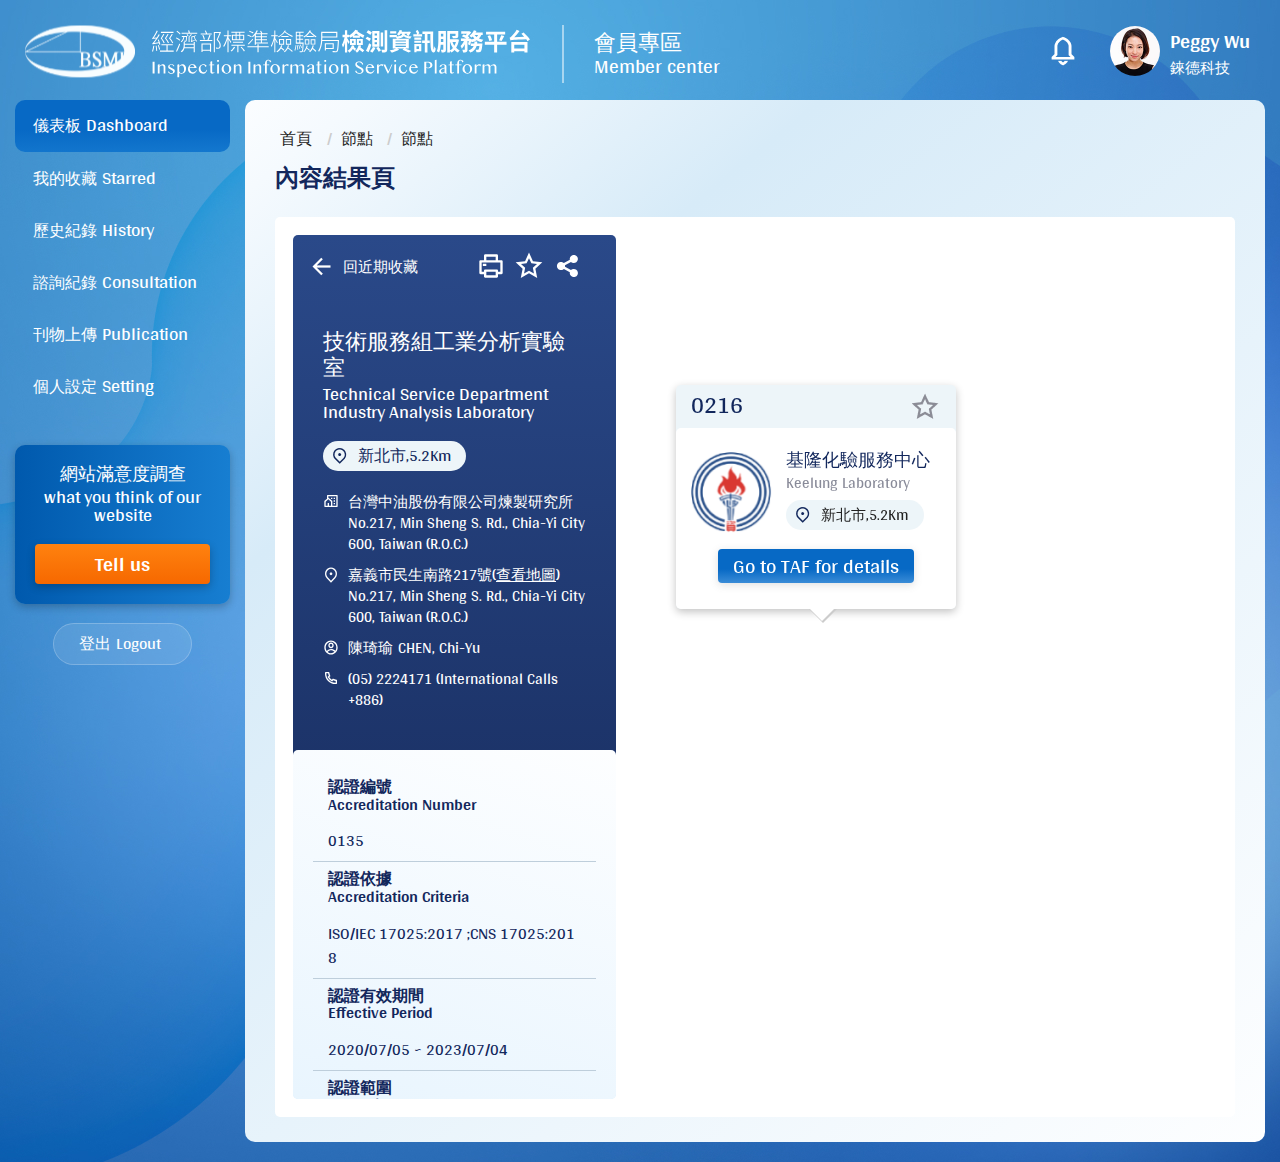
==== commit e64163ec: "20220822新增修改html及css" ====
--- a/cp_result.htm
+++ b/cp_result.htm
@@ -41,7 +41,8 @@
                     </div>
                     <!-- 通知 -->
                     <div class="notification">
-                        <div class="pic"><a href="#"><img src="images/notice.png" alt="新通知"></a></div>
+                        <div class="pic"><a href="#"><img src="images/notice.png" alt="新通知"></a>
+                        </div>
                         <div class="notification_content">
                             <div class="title">新通知<span>Notification</span></div>
                             <ul>
--- a/css/hyui.css
+++ b/css/hyui.css
@@ -1,2 +1,2 @@
-﻿.breadcrumb ul li:before{content:" / ";display:inline-block;padding:0px 4px;margin:0px 5px 0px 5px;color:#CCC}.row,.container,.divider,.divider-vertical,.category,div.tag,.header,.fatfooter,.tabSet,.thumbnail .btn_grp,.slick-lightbox-slick-caption,.Syncing_slider,div.function,.pagination,.web_link,.publish_info,.sitemap{clear:both;zoom:1}.row:before,.container:before,.divider:before,.divider-vertical:before,.category:before,div.tag:before,.header:before,.fatfooter:before,.tabSet:before,.thumbnail .btn_grp:before,.slick-lightbox-slick-caption:before,.Syncing_slider:before,div.function:before,.pagination:before,.web_link:before,.publish_info:before,.sitemap:before,.row:after,.container:after,.divider:after,.divider-vertical:after,.category:after,div.tag:after,.header:after,.fatfooter:after,.tabSet:after,.thumbnail .btn_grp:after,.slick-lightbox-slick-caption:after,.Syncing_slider:after,div.function:after,.pagination:after,.web_link:after,.publish_info:after,.sitemap:after{content:"";display:table}.row:after,.container:after,.divider:after,.divider-vertical:after,.category:after,div.tag:after,.header:after,.fatfooter:after,.tabSet:after,.thumbnail .btn_grp:after,.slick-lightbox-slick-caption:after,.Syncing_slider:after,div.function:after,.pagination:after,.web_link:after,.publish_info:after,.sitemap:after{clear:both}.Flex-set,.mix-equal-2 .Flex-set,.mix-equal-2 .inner-4-8,.flex-form .flex-col-equal-1,.flex-form .flex-col-equal-2,.flex-form .flex-col-equal-3,.flex-form .flex-col-equal-4{box-sizing:border-box;display:flex;flex-flow:row wrap;justify-content:space-between;align-items:flex-start}.row{margin-left:-15px;margin-right:-15px}.row>div{box-sizing:border-box}.container{position:relative;margin-right:auto;margin-left:auto;padding-left:15px;padding-right:15px}.row,.container,.divider,.divider-vertical,.category,div.tag,.header,.fatfooter,.tabSet,.thumbnail .btn_grp,.slick-lightbox-slick-caption,.Syncing_slider,div.function,.pagination,.web_link,.publish_info,.sitemap{clear:both;zoom:1}.row:before,.container:before,.divider:before,.divider-vertical:before,.category:before,div.tag:before,.header:before,.fatfooter:before,.tabSet:before,.thumbnail .btn_grp:before,.slick-lightbox-slick-caption:before,.Syncing_slider:before,div.function:before,.pagination:before,.web_link:before,.publish_info:before,.sitemap:before,.row:after,.container:after,.divider:after,.divider-vertical:after,.category:after,div.tag:after,.header:after,.fatfooter:after,.tabSet:after,.thumbnail .btn_grp:after,.slick-lightbox-slick-caption:after,.Syncing_slider:after,div.function:after,.pagination:after,.web_link:after,.publish_info:after,.sitemap:after{content:"";display:table}.row:after,.container:after,.divider:after,.divider-vertical:after,.category:after,div.tag:after,.header:after,.fatfooter:after,.tabSet:after,.thumbnail .btn_grp:after,.slick-lightbox-slick-caption:after,.Syncing_slider:after,div.function:after,.pagination:after,.web_link:after,.publish_info:after,.sitemap:after{clear:both}img{max-width:100%}.demosection{padding:0em 0 3em;text-align:center}.demosection [class^="col"]{border:1px solid #0769C5;background:#6bb5fa;min-height:200px;color:#151515;text-align:center;line-height:200px;font-size:1.5em;font-weight:bold;box-sizing:border-box}.demosection+.demosection{padding-top:2em}.demosection+.bg{background:#86a1e7}.demosection.full .container{max-width:100% !important}.full .container{max-width:100% !important}.col-6-6 .col{float:left;width:100%}@media (min-width: 768px){.col-6-6 .col{float:left;width:50%}}@media (min-width: 992px){.col-6-6 .col{float:left;width:50%}}@media (min-width: 1400px){.col-6-6 .col{float:left;width:50%}}.col-4-4-4 .col{float:left;width:100%}@media (min-width: 768px){.col-4-4-4 .col{float:left;width:33.33333%}}@media (min-width: 992px){.col-4-4-4 .col{float:left;width:33.33333%}}@media (min-width: 1400px){.col-4-4-4 .col{float:left;width:33.33333%}}.col-3-3-3-3 .col{float:left;width:100%}@media (min-width: 768px){.col-3-3-3-3 .col{float:left;width:50%}}@media (min-width: 992px){.col-3-3-3-3 .col{float:left;width:25%}}@media (min-width: 1400px){.col-3-3-3-3 .col{float:left;width:25%}}.col-8-4 .col{float:left;width:100%}@media (min-width: 768px){.col-8-4 .col{float:left;width:66.66667%}}@media (min-width: 992px){.col-8-4 .col{float:left;width:66.66667%}}@media (min-width: 1400px){.col-8-4 .col{float:left;width:66.66667%}}.col-8-4 .col:nth-of-type(2n){float:left;width:100%}@media (min-width: 768px){.col-8-4 .col:nth-of-type(2n){float:left;width:33.33333%}}@media (min-width: 992px){.col-8-4 .col:nth-of-type(2n){float:left;width:33.33333%}}@media (min-width: 1400px){.col-8-4 .col:nth-of-type(2n){float:left;width:33.33333%}}.col-4-8 .col{float:left;width:100%}@media (min-width: 768px){.col-4-8 .col{float:left;width:33.33333%}}@media (min-width: 992px){.col-4-8 .col{float:left;width:33.33333%}}@media (min-width: 1400px){.col-4-8 .col{float:left;width:33.33333%}}.col-4-8 .col:nth-of-type(2n){float:left;width:100%}@media (min-width: 768px){.col-4-8 .col:nth-of-type(2n){float:left;width:66.66667%}}@media (min-width: 992px){.col-4-8 .col:nth-of-type(2n){float:left;width:66.66667%}}@media (min-width: 1400px){.col-4-8 .col:nth-of-type(2n){float:left;width:66.66667%}}.col-2-2-2-2-2-2 .col{float:left;width:50%}@media (min-width: 768px){.col-2-2-2-2-2-2 .col{float:left;width:16.66667%}}@media (min-width: 992px){.col-2-2-2-2-2-2 .col{float:left;width:16.66667%}}@media (min-width: 1400px){.col-2-2-2-2-2-2 .col{float:left;width:16.66667%}}.cssname .news{float:left;width:100%}@media (min-width: 768px){.cssname .news{float:left;width:66.66667%}}@media (min-width: 992px){.cssname .news{float:left;width:66.66667%}}@media (min-width: 1400px){.cssname .news{float:left;width:66.66667%}}.cssname .video{float:left;width:100%}@media (min-width: 768px){.cssname .video{float:left;width:33.33333%}}@media (min-width: 992px){.cssname .video{float:left;width:33.33333%}}@media (min-width: 1400px){.cssname .video{float:left;width:33.33333%}}.col-3-6-3 .col{float:left;width:100%}@media (min-width: 768px){.col-3-6-3 .col{float:left;width:25%}}@media (min-width: 992px){.col-3-6-3 .col{float:left;width:25%}}@media (min-width: 1400px){.col-3-6-3 .col{float:left;width:25%}}.col-3-6-3 .col:nth-child(2){float:left;width:100%}@media (min-width: 768px){.col-3-6-3 .col:nth-child(2){float:left;width:50%}}@media (min-width: 992px){.col-3-6-3 .col:nth-child(2){float:left;width:50%}}@media (min-width: 1400px){.col-3-6-3 .col:nth-child(2){float:left;width:50%}}.col-5 .col{float:left;width:100%}@media (min-width: 768px){.col-5 .col{float:left;width:16.66667%}}@media (min-width: 992px){.col-5 .col{float:left;width:16.66667%}}@media (min-width: 1400px){.col-5 .col{float:left;width:16.66667%}}.col-5 .col:first-child{margin-left:0%}@media (min-width: 768px){.col-5 .col:first-child{margin-left:8.33333%}}@media (min-width: 992px){.col-5 .col:first-child{margin-left:8.33333%}}@media (min-width: 1400px){.col-5 .col:first-child{margin-left:8.33333%}}.Flex-set .col{background:#485b8a;color:#fff;margin:4px 0}.Flex-set .col p{color:rgba(255,255,255,0.5)}.flex-equal-3 .Flex-set .col{position:relative;min-height:1px;padding-left:15px;padding-right:15px;box-sizing:border-box}@media (min-width: 320px){.flex-equal-3 .Flex-set .col{flex-basis:calc(100% / 1 - 0px);max-width:calc(100% / 1 - 0px)}.flex-equal-3 .Flex-set .col:last-child{margin-right:0}}@media (min-width: 768px){.flex-equal-3 .Flex-set .col{flex-basis:calc(100% / 2 - 4px);max-width:calc(100% / 2 - 4px)}.flex-equal-3 .Flex-set .col:last-child:nth-child(12n-1){margin-right:0}.flex-equal-3 .Flex-set .col:last-child:nth-child(12n-2){margin-right:0}.flex-equal-3 .Flex-set .col:last-child:nth-child(12n-3){margin-right:0}.flex-equal-3 .Flex-set .col:last-child:nth-child(12n-4){margin-right:0}.flex-equal-3 .Flex-set .col:last-child:nth-child(12n-5){margin-right:0}.flex-equal-3 .Flex-set .col:last-child:nth-child(12n-6){margin-right:0}.flex-equal-3 .Flex-set .col:last-child:nth-child(12n-7){margin-right:0}.flex-equal-3 .Flex-set .col:last-child:nth-child(12n-8){margin-right:0}.flex-equal-3 .Flex-set .col:last-child:nth-child(12n-9){margin-right:0}.flex-equal-3 .Flex-set .col:last-child:nth-child(12n-10){margin-right:0}.flex-equal-3 .Flex-set .col:last-child:nth-child(12n-11){margin-right:0}.flex-equal-3 .Flex-set .col:last-child:nth-child(12n-12){margin-right:0}}@media (min-width: 992px){.flex-equal-3 .Flex-set .col{flex-basis:calc(100% / 3 - 4px);max-width:calc(100% / 3 - 4px)}.flex-equal-3 .Flex-set .col:last-child:nth-child(3n){margin-right:0}.flex-equal-3 .Flex-set .col:last-child:nth-child(3n-1){margin-right:calc( (100% / 3 - 4px)*1 + (4px*3)*1 / (3 - 1) )}.flex-equal-3 .Flex-set .col:last-child:nth-child(3n){margin-right:0}.flex-equal-3 .Flex-set .col:last-child:nth-child(3n-2){margin-right:calc( (100% / 3 - 4px)*2 + (4px*3)*2 / (3 - 1) )}}@media (min-width: 1400px){.flex-equal-3 .Flex-set .col{flex-basis:calc(100% / 3 - 4px);max-width:calc(100% / 3 - 4px)}.flex-equal-3 .Flex-set .col:last-child:nth-child(3n){margin-right:0}.flex-equal-3 .Flex-set .col:last-child:nth-child(3n-1){margin-right:calc( (100% / 3 - 4px)*1 + (4px*3)*1 / (3 - 1) )}.flex-equal-3 .Flex-set .col:last-child:nth-child(3n){margin-right:0}.flex-equal-3 .Flex-set .col:last-child:nth-child(3n-2){margin-right:calc( (100% / 3 - 4px)*2 + (4px*3)*2 / (3 - 1) )}}.flex-equal-3 .Flex-set .thumbnail{margin-bottom:30px}@media (min-width: 320px){.flex-equal-3 .Flex-set .thumbnail{flex-basis:calc(100% / 1 - 0px);max-width:calc(100% / 1 - 0px)}.flex-equal-3 .Flex-set .thumbnail:last-child{margin-right:0}}@media (min-width: 768px){.flex-equal-3 .Flex-set .thumbnail{flex-basis:calc(100% / 2 - 4px);max-width:calc(100% / 2 - 4px)}.flex-equal-3 .Flex-set .thumbnail:last-child:nth-child(12n-1){margin-right:0}.flex-equal-3 .Flex-set .thumbnail:last-child:nth-child(12n-2){margin-right:0}.flex-equal-3 .Flex-set .thumbnail:last-child:nth-child(12n-3){margin-right:0}.flex-equal-3 .Flex-set .thumbnail:last-child:nth-child(12n-4){margin-right:0}.flex-equal-3 .Flex-set .thumbnail:last-child:nth-child(12n-5){margin-right:0}.flex-equal-3 .Flex-set .thumbnail:last-child:nth-child(12n-6){margin-right:0}.flex-equal-3 .Flex-set .thumbnail:last-child:nth-child(12n-7){margin-right:0}.flex-equal-3 .Flex-set .thumbnail:last-child:nth-child(12n-8){margin-right:0}.flex-equal-3 .Flex-set .thumbnail:last-child:nth-child(12n-9){margin-right:0}.flex-equal-3 .Flex-set .thumbnail:last-child:nth-child(12n-10){margin-right:0}.flex-equal-3 .Flex-set .thumbnail:last-child:nth-child(12n-11){margin-right:0}.flex-equal-3 .Flex-set .thumbnail:last-child:nth-child(12n-12){margin-right:0}}@media (min-width: 992px){.flex-equal-3 .Flex-set .thumbnail{flex-basis:calc(100% / 3 - 4px);max-width:calc(100% / 3 - 4px)}.flex-equal-3 .Flex-set .thumbnail:last-child:nth-child(3n){margin-right:0}.flex-equal-3 .Flex-set .thumbnail:last-child:nth-child(3n-1){margin-right:calc( (100% / 3 - 4px)*1 + (4px*3)*1 / (3 - 1) )}.flex-equal-3 .Flex-set .thumbnail:last-child:nth-child(3n){margin-right:0}.flex-equal-3 .Flex-set .thumbnail:last-child:nth-child(3n-2){margin-right:calc( (100% / 3 - 4px)*2 + (4px*3)*2 / (3 - 1) )}}@media (min-width: 1400px){.flex-equal-3 .Flex-set .thumbnail{flex-basis:calc(100% / 3 - 4px);max-width:calc(100% / 3 - 4px)}.flex-equal-3 .Flex-set .thumbnail:last-child:nth-child(3n){margin-right:0}.flex-equal-3 .Flex-set .thumbnail:last-child:nth-child(3n-1){margin-right:calc( (100% / 3 - 4px)*1 + (4px*3)*1 / (3 - 1) )}.flex-equal-3 .Flex-set .thumbnail:last-child:nth-child(3n){margin-right:0}.flex-equal-3 .Flex-set .thumbnail:last-child:nth-child(3n-2){margin-right:calc( (100% / 3 - 4px)*2 + (4px*3)*2 / (3 - 1) )}}@media screen and (max-width: 767px){.flex-equal-3 .Flex-set .thumbnail{justify-content:center}}.flex-6-6 .col{position:relative;min-height:1px;padding-left:15px;padding-right:15px;box-sizing:border-box}@media (min-width: 320px){.flex-6-6 .col{flex-basis:calc(100% / 12 * 12 - 0px);max-width:calc(100% / 12 * 12 - 0px)}}@media (min-width: 768px){.flex-6-6 .col{flex-basis:calc(100% / 12 * 12 - 4px);max-width:calc(100% / 12 * 12 - 4px)}}@media (min-width: 992px){.flex-6-6 .col{flex-basis:calc(100% / 12 * 6 - 4px);max-width:calc(100% / 12 * 6 - 4px)}}@media (min-width: 1400px){.flex-6-6 .col{flex-basis:calc(100% / 12 * 6 - 4px);max-width:calc(100% / 12 * 6 - 4px)}}.flex-4-4-4 .col{position:relative;min-height:1px;padding-left:15px;padding-right:15px;box-sizing:border-box}@media (min-width: 320px){.flex-4-4-4 .col{flex-basis:calc(100% / 12 * 12 - 0px);max-width:calc(100% / 12 * 12 - 0px)}}@media (min-width: 768px){.flex-4-4-4 .col{flex-basis:calc(100% / 12 * 12 - 4px);max-width:calc(100% / 12 * 12 - 4px)}}@media (min-width: 992px){.flex-4-4-4 .col{flex-basis:calc(100% / 12 * 4 - 4px);max-width:calc(100% / 12 * 4 - 4px)}}@media (min-width: 1400px){.flex-4-4-4 .col{flex-basis:calc(100% / 12 * 4 - 4px);max-width:calc(100% / 12 * 4 - 4px)}}.flex-4-4-4 .thumbnail{margin-bottom:30px}@media (min-width: 320px){.flex-4-4-4 .thumbnail{flex-basis:calc(100% / 12 * 12 - 0px);max-width:calc(100% / 12 * 12 - 0px)}}@media (min-width: 768px){.flex-4-4-4 .thumbnail{flex-basis:calc(100% / 12 * 12 - 10px);max-width:calc(100% / 12 * 12 - 10px)}}@media (min-width: 992px){.flex-4-4-4 .thumbnail{flex-basis:calc(100% / 12 * 4 - 10px);max-width:calc(100% / 12 * 4 - 10px)}}@media (min-width: 1400px){.flex-4-4-4 .thumbnail{flex-basis:calc(100% / 12 * 4 - 10px);max-width:calc(100% / 12 * 4 - 10px)}}@media screen and (max-width: 767px){.flex-4-4-4 .thumbnail{justify-content:center}}.flex-3-3-3-3 .col{position:relative;min-height:1px;padding-left:15px;padding-right:15px;box-sizing:border-box}@media (min-width: 320px){.flex-3-3-3-3 .col{flex-basis:calc(100% / 12 * 12 - 0px);max-width:calc(100% / 12 * 12 - 0px)}}@media (min-width: 768px){.flex-3-3-3-3 .col{flex-basis:calc(100% / 12 * 6 - 4px);max-width:calc(100% / 12 * 6 - 4px)}}@media (min-width: 992px){.flex-3-3-3-3 .col{flex-basis:calc(100% / 12 * 3 - 4px);max-width:calc(100% / 12 * 3 - 4px)}}@media (min-width: 1400px){.flex-3-3-3-3 .col{flex-basis:calc(100% / 12 * 3 - 4px);max-width:calc(100% / 12 * 3 - 4px)}}.flex-3-6-3 .col{position:relative;min-height:1px;padding-left:15px;padding-right:15px;box-sizing:border-box}@media (min-width: 320px){.flex-3-6-3 .col{flex-basis:calc(100% / 12 * 12 - 0px);max-width:calc(100% / 12 * 12 - 0px)}}@media (min-width: 768px){.flex-3-6-3 .col{flex-basis:calc(100% / 12 * 12 - 4px);max-width:calc(100% / 12 * 12 - 4px)}}@media (min-width: 992px){.flex-3-6-3 .col{flex-basis:calc(100% / 12 * 3 - 4px);max-width:calc(100% / 12 * 3 - 4px)}}@media (min-width: 1400px){.flex-3-6-3 .col{flex-basis:calc(100% / 12 * 3 - 4px);max-width:calc(100% / 12 * 3 - 4px)}}@media (min-width: 320px){.flex-3-6-3 .col:nth-child(2){flex-basis:calc(100% / 12 * 12 - 0px);max-width:calc(100% / 12 * 12 - 0px)}}@media (min-width: 768px){.flex-3-6-3 .col:nth-child(2){flex-basis:calc(100% / 12 * 12 - 4px);max-width:calc(100% / 12 * 12 - 4px)}}@media (min-width: 992px){.flex-3-6-3 .col:nth-child(2){flex-basis:calc(100% / 12 * 6 - 4px);max-width:calc(100% / 12 * 6 - 4px)}}@media (min-width: 1400px){.flex-3-6-3 .col:nth-child(2){flex-basis:calc(100% / 12 * 6 - 4px);max-width:calc(100% / 12 * 6 - 4px)}}.flex-8-4 .col{position:relative;min-height:1px;padding-left:15px;padding-right:15px;box-sizing:border-box}@media (min-width: 320px){.flex-8-4 .col{flex-basis:calc(100% / 12 * 12 - 0px);max-width:calc(100% / 12 * 12 - 0px)}}@media (min-width: 768px){.flex-8-4 .col{flex-basis:calc(100% / 12 * 6 - 4px);max-width:calc(100% / 12 * 6 - 4px)}}@media (min-width: 992px){.flex-8-4 .col{flex-basis:calc(100% / 12 * 8 - 4px);max-width:calc(100% / 12 * 8 - 4px)}}@media (min-width: 1400px){.flex-8-4 .col{flex-basis:calc(100% / 12 * 8 - 4px);max-width:calc(100% / 12 * 8 - 4px)}}@media (min-width: 320px){.flex-8-4 .col:nth-child(2){flex-basis:calc(100% / 12 * 12 - 0px);max-width:calc(100% / 12 * 12 - 0px)}}@media (min-width: 768px){.flex-8-4 .col:nth-child(2){flex-basis:calc(100% / 12 * 6 - 4px);max-width:calc(100% / 12 * 6 - 4px)}}@media (min-width: 992px){.flex-8-4 .col:nth-child(2){flex-basis:calc(100% / 12 * 4 - 4px);max-width:calc(100% / 12 * 4 - 4px)}}@media (min-width: 1400px){.flex-8-4 .col:nth-child(2){flex-basis:calc(100% / 12 * 4 - 4px);max-width:calc(100% / 12 * 4 - 4px)}}.flex-4-8 .col{position:relative;min-height:1px;padding-left:15px;padding-right:15px;box-sizing:border-box}@media (min-width: 320px){.flex-4-8 .col{flex-basis:calc(100% / 12 * 12 - 0px);max-width:calc(100% / 12 * 12 - 0px)}}@media (min-width: 768px){.flex-4-8 .col{flex-basis:calc(100% / 12 * 6 - 4px);max-width:calc(100% / 12 * 6 - 4px)}}@media (min-width: 992px){.flex-4-8 .col{flex-basis:calc(100% / 12 * 4 - 4px);max-width:calc(100% / 12 * 4 - 4px)}}@media (min-width: 1400px){.flex-4-8 .col{flex-basis:calc(100% / 12 * 4 - 4px);max-width:calc(100% / 12 * 4 - 4px)}}@media (min-width: 320px){.flex-4-8 .col:nth-child(2){flex-basis:calc(100% / 12 * 12 - 0px);max-width:calc(100% / 12 * 12 - 0px)}}@media (min-width: 768px){.flex-4-8 .col:nth-child(2){flex-basis:calc(100% / 12 * 6 - 4px);max-width:calc(100% / 12 * 6 - 4px)}}@media (min-width: 992px){.flex-4-8 .col:nth-child(2){flex-basis:calc(100% / 12 * 8 - 4px);max-width:calc(100% / 12 * 8 - 4px)}}@media (min-width: 1400px){.flex-4-8 .col:nth-child(2){flex-basis:calc(100% / 12 * 8 - 4px);max-width:calc(100% / 12 * 8 - 4px)}}.mix-equal-2 .Flex-set .col{padding:1em}@media (min-width: 320px){.mix-equal-2 .Flex-set .col{flex-basis:calc(100% / 12 * 12 - 0px);max-width:calc(100% / 12 * 12 - 0px)}}@media (min-width: 768px){.mix-equal-2 .Flex-set .col{flex-basis:calc(100% / 12 * 12 - 4px);max-width:calc(100% / 12 * 12 - 4px)}}@media (min-width: 992px){.mix-equal-2 .Flex-set .col{flex-basis:calc(100% / 12 * 6 - 4px);max-width:calc(100% / 12 * 6 - 4px)}}@media (min-width: 1400px){.mix-equal-2 .Flex-set .col{flex-basis:calc(100% / 12 * 6 - 4px);max-width:calc(100% / 12 * 6 - 4px)}}.mix-equal-2 .Flex-set .col h3{margin:10px 0}@media (min-width: 320px){.mix-equal-2 .inner-4-8 div{flex-basis:calc(100% / 12 * 12 - 0px);max-width:calc(100% / 12 * 12 - 0px)}}@media (min-width: 768px){.mix-equal-2 .inner-4-8 div{flex-basis:calc(100% / 12 * 4 - 4px);max-width:calc(100% / 12 * 4 - 4px)}}@media (min-width: 992px){.mix-equal-2 .inner-4-8 div{flex-basis:calc(100% / 12 * 4 - 4px);max-width:calc(100% / 12 * 4 - 4px)}}@media (min-width: 1400px){.mix-equal-2 .inner-4-8 div{flex-basis:calc(100% / 12 * 4 - 4px);max-width:calc(100% / 12 * 4 - 4px)}}@media (min-width: 320px){.mix-equal-2 .inner-4-8 div:last-child{flex-basis:calc(100% / 12 * 12 - 0px);max-width:calc(100% / 12 * 12 - 0px)}}@media (min-width: 768px){.mix-equal-2 .inner-4-8 div:last-child{flex-basis:calc(100% / 12 * 8 - 4px);max-width:calc(100% / 12 * 8 - 4px)}}@media (min-width: 992px){.mix-equal-2 .inner-4-8 div:last-child{flex-basis:calc(100% / 12 * 8 - 4px);max-width:calc(100% / 12 * 8 - 4px)}}@media (min-width: 1400px){.mix-equal-2 .inner-4-8 div:last-child{flex-basis:calc(100% / 12 * 8 - 4px);max-width:calc(100% / 12 * 8 - 4px)}}html{font-family:sans-serif;-ms-text-size-adjust:100%;-webkit-text-size-adjust:100%}body{margin:0}article,aside,details,figcaption,figure,footer,header,hgroup,main,menu,nav,section,summary{display:block}audio,canvas,progress,video{display:inline-block;vertical-align:baseline}audio:not([controls]){display:none;height:0}[hidden],template{display:none}a{background-color:transparent}a:active,a:hover{outline:0}abbr[title]{border-bottom:1px dotted}b,strong{font-weight:bold}dfn{font-style:italic}h1{font-size:2em;margin:0.67em 0}mark{background:#ff0;color:#000}small{font-size:80%}sub,sup{font-size:75%;line-height:0;position:relative;vertical-align:baseline}sup{top:-0.5em}sub{bottom:-0.25em}img{border:0}svg:not(:root){overflow:hidden}figure{margin:1em 40px}hr{box-sizing:content-box;height:0}pre{overflow:auto}code,kbd,pre,samp{font-family:monospace, monospace;font-size:1em}button,input,optgroup,select,textarea{color:inherit;font:inherit;margin:0}button{overflow:visible}button,select{text-transform:none}button,html input[type="button"],input[type="reset"],input[type="submit"]{-webkit-appearance:button;cursor:pointer}button[disabled],html input[disabled]{cursor:default}button::-moz-focus-inner,input::-moz-focus-inner{border:0;padding:0}input{line-height:normal}input[type="checkbox"],input[type="radio"]{box-sizing:border-box;padding:0}input[type="number"]::-webkit-inner-spin-button,input[type="number"]::-webkit-outer-spin-button{height:auto}input[type="search"]{-webkit-appearance:textfield;box-sizing:content-box}input[type="search"]::-webkit-search-cancel-button,input[type="search"]::-webkit-search-decoration{-webkit-appearance:none}fieldset{border:1px solid #c0c0c0;margin:0 2px;padding:0.35em 0.625em 0.75em}legend{border:0;padding:0}textarea{overflow:auto}optgroup{font-weight:bold}table{border-collapse:collapse;border-spacing:0}td,th{padding:0}.cp{font-size:1.06667em;line-height:1.65em}@media screen and (max-width: 575px){.cp{font-size:1.2em}}.cp h1{font-size:2em}.cp h2{font-size:1.75em;margin-bottom:1.25em}.cp h3{font-size:1.5em}.cp h4{font-size:1.25em;margin-top:0;margin-bottom:1em}.cp h5{font-size:1.125em;margin-top:0;margin-bottom:1em}.cp h6{font-size:1.125em;margin-top:0;margin-bottom:1em}.cp p{font-size:1em;line-height:1.85em;margin-top:0}.cp ul,.cp ol{font-size:1em;margin-bottom:1em}.cp ul li,.cp ol li{margin-bottom:0.5em}.cp dd,.cp th,.cp td figure{font-size:1em}.cp blockquote{background:#f1f1f1;font-style:normal;display:block;font-size:1em;border-left:5px solid #12275C;padding:2em;box-sizing:border-box;margin:0 0em 2em}.cp img{max-width:100%}@media screen and (max-width: 767px){.cp img{max-width:100%;width:auto;clear:both}}a:focus{outline:none;box-shadow:0 0px 0px 1px #0769C5}@media screen and (max-width: 767px){a:focus{box-shadow:none}}.accesskey{position:absolute;top:5px;left:5px;z-index:9;color:#222;font-size:1em;display:none}@media screen and (max-width: 767px){.accesskey{display:none}}a.goCenter{position:absolute;top:-2.2em;left:50%;margin-left:-480px;padding:0 .5em;height:2em;line-height:2em;background:#0769C5;color:#fff;text-decoration:none;z-index:999999999999;opacity:0;transition:.5s;border-radius:0px 0px 4px 4px;color:#FFF}@media screen and (max-width: 767px){a.goCenter{display:none}}a.goCenter:hover,a.goCenter:focus{outline:none;top:0;opacity:1}.no-js noscript{display:block;padding:.5em;border:2px solid #12275C;background:#FFF;color:#666;overflow:hidden;line-height:1.45em;font-size:.813em;margin:0 .5em .5em;border-radius:4px;box-sizing:border-box}.no-js noscript a{color:#12275C}.no-js noscript a:hover,.no-js noscript a:focus{color:#0769C5}.no-js .mpSlider .img-container{display:none}.no-js .mpSlider .img-container img{object-fit:cover}.no-js .mpSlider .img-container:nth-child(1){display:block}.no-js .navigation{padding-right:170px}.no-js .navigation .language{width:auto;position:absolute;right:160px}.no-js .navigation .language>a{display:none}.no-js .navigation .language ul{top:0;width:160px}.no-js .navigation .language ul li{display:block;width:auto}.no-js .search noscript{margin-left:1%;margin-right:1%}.no-js .tabSet{width:100%;max-width:800px;margin:0 auto}.no-js .tabSet .tabItem{width:100%;display:block;position:relative;color:#000;margin-bottom:0px;border-bottom:3px solid #ddd}.no-js .tabSet .tabItem>a{background:none;font-size:1.5em;color:#000}.no-js .tabSet .tabItem:before{display:none}.no-js .tabSet .tabItem.active{color:#000;width:100%;display:block;position:relative;border-bottom:3px solid #ddd}.no-js .tabSet .tabItem.active>a{color:#000;background:none}.no-js .tabSet .tabContent{width:100%;position:relative;display:block}.no-js .cp_slider .img-container{display:inline-block;width:30%;margin:0 1% 1em}@media screen and (max-width: 767px){.no-js .cp_slider .img-container{width:47%;margin:0 1% 1em}}.no-js .cp_slider .img-container img{object-fit:cover}.no-js .adSlider .img-container{display:inline-block;width:22%;margin:0 1% 1em;border:1px solid #DDD}@media screen and (max-width: 767px){.no-js .adSlider .img-container{width:47%;margin:0 1% 1em}}.no-js .adSlider .img-container img{object-fit:cover}.no-js img.lazy{display:none}.no-js img.lazy+noscript img{display:block;object-fit:cover}br{font-family:unset !important;font:unset !important}.gsc-control-cse{padding:1rem 0 !important}.gsc-control-cse.gsc-control-cse-zh-TW table td{padding:0 0.5em !important}.gsc-control-cse.gsc-control-cse-zh-TW table td.gsib_a,.gsc-control-cse.gsc-control-cse-zh-TW table td.gsib_b,.gsc-control-cse.gsc-control-cse-zh-TW table td.gsc-search-button{border:0 !important}.gsc-input-box{border:0 !important}.gsc-search-box.gsc-search-box-tools{margin-bottom:2rem !important}.table.gsc-search-box table td{border-bottom:0 !important}.gs-result .gs-title,.gs-result .gs-title *{color:#12275C !important}.gsst_a .gscb_a{color:#ccc !important;line-height:2rem !important}.gs-webResult div.gs-visibleUrl{color:#0769C5 !important}.gsc-search-button.gsc-search-button-v2{border:0 !important}.gsc-search-button-v2,.gsc-search-button-v2:hover,.gsc-search-button-v2:focus{background-color:#12275C !important}.gsc-tabHeader{font-size:1rem !important}.gsc-search-button-v2 svg{vertical-align:middle}.gsc-result-info-container,.gsc-orderby-container{border:0 !important}.gsc-selected-option{white-space:nowrap}body{font-size:1em;font-weight:normal;color:#222;line-height:1.5em;font-family:"Arya",Lato,"PingFang TC","Helvetica Neue",Helvetica,微軟正黑體,Arial,sans-serif;-webkit-text-size-adjust:none}a{color:#12275C;text-decoration:none}a:hover,a:focus{color:#0769C5;cursor:pointer}kbd{background:#FFF;border-radius:.2em;color:#555;font-weight:bold;display:inline-block;padding:.1em .6em;font-size:.938em;font-family:sans-serif;margin-right:.4em;margin-bottom:.1em;vertical-align:middle;border-top:1px solid #BBB;border-bottom:3px solid #BBB;border-left:2px solid #BBB;border-right:2px solid #BBB}kbd ~ kbd{margin-left:.4em}kbd kbd{border:none}.font_size{display:flex;flex:0 1 12.5em;padding:.3em}.font_size span{font-size:.875em;color:#222;padding-top:.3em}.font_size ul{margin:0;padding:0;list-style:none;display:flex;flex:0 0 6em}.font_size ul li{font-size:1em;flex:0 0 auto;margin:2px;align-items:center}.font_size ul li a{display:block;text-align:center;line-height:32px;border-radius:50%;background:#F1F1F1;width:32px;height:32px;color:#333}.font_size ul li a:hover,.font_size ul li a:focus{background:#0769C5;color:#FFF}.font_size ul li a.active{background:#0769C5;color:#FFF}.font_size ul li a.active:hover,.font_size ul li a.active:focus{background:#0769C5;color:#FFF}.font_size ul li a.small{font-size:.938em}.font_size ul li a.large{font-size:1.125em}@media screen and (max-width: 767px){.font_size{display:none}}.language{font-weight:bold;font-size:0.75em;flex:0 0 140px;width:140px;z-index:9999;position:relative}.language>a{display:block;background:#555;box-sizing:border-box;color:#fff;padding:0.2em 1em;position:relative;transition:0.3s ease-out;flex-grow:1;flex-shrink:1;flex-basis:100%}.language>a:after{position:absolute;right:0.8em;top:1em;content:'';width:0;height:0;border-style:solid;border-width:6px 3px 0 3px;border-color:#ffffff transparent transparent transparent}.language>a:before{position:absolute;width:1px;height:1.6em;right:2em;top:0.4em;content:'';border-left:1px solid #ddd}.language>a:focus{box-shadow:none;background:#444}.language ul{background:#444;padding:1em 1.5em;display:none;position:absolute;width:100%;top:100%;margin:0;padding:0;list-style:none}.language ul li{flex:1;box-sizing:border-box;margin:0}.language ul li a{display:block;color:#fff;padding:0.5em 0.5em 0.5em 1em;transition:0.3s ease-out}.language ul li a:hover,.language ul li a:focus{background:RGBA(0, 0, 0, 0.3)}.btn_grp{text-align:center;padding:1em 0}.btn,.upload_grp .upload_btn{font-size:1em;touch-action:manipulation;background-image:none;display:inline-block;text-align:center;vertical-align:middle;text-decoration:none;white-space:nowrap;line-height:normal;width:auto;padding:0.5em 1.25em;min-width:4em;margin:.25em .1em}.btn i,.upload_grp .upload_btn i{margin-right:.25em;margin-left:.25em}.btn{background:#e0e0e0;border:1px solid #e0e0e0;color:#222;text-shadow:none}.btn:hover{background:#c7c7c7;border:1px solid #adadad;cursor:pointer;color:#FFF;outline:none}.btn:focus{background:#c7c7c7;border:1px solid #adadad;cursor:pointer;color:#FFF;outline:none;box-shadow:0 0px 0px 2px #fec003 !important}.btn.active{background:#ededed;cursor:pointer}.btn:hover,.btn:focus{color:#222;outline:none}.btn-green{background:#298729;border:1px solid #298729;color:#FFF}.btn-green:hover{background:#1d601d;border:1px solid #113911;cursor:pointer;color:#FFF;outline:none}.btn-green:focus{background:#1d601d;border:1px solid #113911;cursor:pointer;color:#FFF;outline:none;box-shadow:0 0px 0px 2px #fec003 !important}.btn-green.active{background:#2f9b2f;cursor:pointer}.btn-blue{background:#0769C5;border:1px solid #0769C5;color:#FFF}.btn-blue:hover{background:#054f94;border:1px solid #043563;cursor:pointer;color:#FFF;outline:none}.btn-blue:focus{background:#054f94;border:1px solid #043563;cursor:pointer;color:#FFF;outline:none;box-shadow:0 0px 0px 2px #fec003 !important}.btn-blue.active{background:#0876de;cursor:pointer}.btn-yellow{background:#fec61c;border:1px solid #fec61c;color:#333}.btn-yellow:hover{background:#e7ae01;border:1px solid #b48801;cursor:pointer;color:#FFF;outline:none}.btn-yellow:focus{background:#e7ae01;border:1px solid #b48801;cursor:pointer;color:#FFF;outline:none;box-shadow:0 0px 0px 2px #fec003 !important}.btn-yellow.active{background:#fecd36;cursor:pointer}.btn-orange{background:#f66800;border:1px solid #f66800;color:#FFF}.btn-orange:hover{background:#c35200;border:1px solid #903d00;cursor:pointer;color:#FFF;outline:none}.btn-orange:focus{background:#c35200;border:1px solid #903d00;cursor:pointer;color:#FFF;outline:none;box-shadow:0 0px 0px 2px #fec003 !important}.btn-orange.active{background:#ff7511;cursor:pointer}.btn-red{background:#d30000;border:1px solid #d30000;color:#FFF}.btn-red:hover{background:#a00000;border:1px solid #6d0000;cursor:pointer;color:#FFF;outline:none}.btn-red:focus{background:#a00000;border:1px solid #6d0000;cursor:pointer;color:#FFF;outline:none;box-shadow:0 0px 0px 2px #fec003 !important}.btn-red.active{background:#ed0000;cursor:pointer}.btn-purple{background:#8c248d;border:1px solid #8c248d;color:#FFF}.btn-purple:hover{background:#641a65;border:1px solid #3c0f3c;cursor:pointer;color:#FFF;outline:none}.btn-purple:focus{background:#641a65;border:1px solid #3c0f3c;cursor:pointer;color:#FFF;outline:none;box-shadow:0 0px 0px 2px #fec003 !important}.btn-purple.active{background:#a029a2;cursor:pointer}.btn-submit{background:#163071;border:1px solid #163071;color:#FFF}.btn-submit:hover{background:#0e1e47;border:1px solid #050c1c;cursor:pointer;color:#FFF;outline:none}.btn-submit:focus{background:#0e1e47;border:1px solid #050c1c;cursor:pointer;color:#FFF;outline:none;box-shadow:0 0px 0px 2px #fec003 !important}.btn-submit.active{background:#1a3987;cursor:pointer}.btn-reset{color:#484848}.btn-search{background:#163071;border:1px solid #163071;color:#FFF}.btn-search:hover{background:#0e1e47;border:1px solid #050c1c;cursor:pointer;color:#FFF;outline:none}.btn-search:focus{background:#0e1e47;border:1px solid #050c1c;cursor:pointer;color:#FFF;outline:none;box-shadow:0 0px 0px 2px #fec003 !important}.btn-search.active{background:#1a3987;cursor:pointer}.btn-primary{background:#12275C !important;color:#fff !important;border:solid 1px #12275C !important}.btn-primary:hover,.btn-primary:focus{background:#0a1531 !important;border:solid 1px #12275C !important}.btn-secondary{background:#fff !important;color:#050c1c !important;border:solid 1px #12275C !important;text-shadow:none !important}.btn-secondary:hover,.btn-secondary:focus{color:#000 !important;background:#b5deff !important;border:solid 1px #b5deff !important}.btn-normal{background:#f1f1f1 !important;color:#65656E !important;border:solid 1px #c3c3c3 !important;text-shadow:none !important}.btn-normal:hover,.btn-normal:focus{color:#404046 !important;background:#c3c3c3 !important;border:solid 1px #c3c3c3 !important}.btn-back{background:#555 !important;color:#fff !important;border:1px solid #ddd !important}.btn-back:hover,.btn-back:focus{background:#0a1531 !important;border:1px solid #ddd !important}.disabled,[disabled]{opacity:.5;cursor:not-allowed !important;text-shadow:none}.readonly,[readonly]{cursor:not-allowed !important;text-shadow:none}.btn-xl{font-size:1.5em}.btn-lg{font-size:1.25em}.btn-sm{font-size:.938em}.btn-xs{font-size:.75em}.breadcrumb{padding:.1em 0em .1em;font-size:1em;margin:0px auto 5px}.breadcrumb ul{margin:0;padding:0;list-style:none}.breadcrumb ul li{display:inline-block;margin:0px .1em .1em 0px}.breadcrumb ul li:first-child:before{content:"";display:inline-block;color:#666;margin-left:0;padding:0}.breadcrumb a{color:#222;text-decoration:none}.breadcrumb a:hover,.breadcrumb a:focus{color:#0769C5;cursor:pointer}.divider,.divider-vertical{text-align:center;white-space:nowrap;-webkit-user-select:none;-moz-user-select:none;-ms-user-select:none;-o-user-select:none;user-select:none;font-size:.813em;color:grey;text-shadow:0 1px 1px #fff;display:block}.divider{display:table;line-height:1;margin:20px 0}.divider:after,.divider:before{content:'';display:table-cell;position:relative;top:50%;width:50%;background-repeat:no-repeat;background-image:url("../images/basic/divider.jpg")}.divider:before{background-position:right 1em top 50%}.divider:after{background-position:left 1em top 50%}.divider-vertical{position:absolute;z-index:2;top:50%;left:50%;width:auto;height:50%;line-height:0;-webkit-transform:translateX(-50%);transform:translateX(-50%)}.divider-vertical:after,.divider-vertical:before{content:'';position:absolute;left:50%;z-index:3;width:0;height:calc(100% - 1.2rem);border-left:1px solid #CFCFCF;border-right:1px solid rgba(255,255,255,0.05)}.divider-vertical:before{top:-100%}.divider-vertical:after{bottom:0}hr{border:none;border-top:1px solid #CFCFCF;margin:1em 0px;display:block;clear:both}img.img_rounded{border-radius:10px}img.img_circle{border-radius:50%}img:not([src]){visibility:hidden;opacity:0}img.lazy{visibility:hidden}img.loaded{visibility:visible;animation:lazy_animation .5s ease-out}@keyframes lazy_animation{from{opacity:0}to{opacity:1}}.img-container{width:100%;position:relative;overflow:hidden;background:#F1F1F1}.img-container:before{display:inline-block;content:"";padding-top:75%}.img-container img{display:block;position:absolute;top:0;bottom:0;right:0;left:0;width:100%;height:100%;margin:auto}.img-container a{height:100%;width:100%;position:absolute;top:0;left:0}.img-container a .caption{position:absolute;width:100%;height:3em;line-height:3em;background:rgba(0,0,0,0.45);padding:0 1em;font-size:1.25em;color:#FFF;margin:0;bottom:0;left:0;right:0;z-index:2;text-align:center;overflow:hidden;white-space:nowrap;text-overflow:ellipsis;box-sizing:border-box}@media screen and (max-width: 767px){.img-container a .caption{width:100%;height:2em;line-height:2em;left:0;padding:0 1em}}.img-container a:focus:before{content:"";position:absolute;z-index:2;width:100%;height:100%;top:0;left:0;bottom:0;right:0;box-shadow:0 0px 0px 2px #0769C5 inset}.img-container img{position:absolute;width:100% !important;height:100% !important;top:0;left:0;right:0;bottom:0}.img-container iframe{position:absolute;width:100% !important;height:100% !important;top:0;left:0;right:0;bottom:0}.ie-object-none,.ie-object-cover,.ie-object-fill,.ie-object-contain{position:relative;background-position:center center;background-repeat:no-repeat}.ie-object-none img,.ie-object-cover img,.ie-object-fill img,.ie-object-contain img{opacity:0;width:0px;height:0px}.ie-object-none{background-size:auto}.ie-object-cover{background-size:cover}.ie-object-fill{background-size:100% 100%}.ie-object-contain{background-size:contain}.fill{object-fit:fill}.contain{object-fit:contain}.cover{object-fit:cover}.none{object-fit:none}.scale-down{object-fit:scale-down}[class^="i_"]:before{content:"";display:inline-block;height:1em;width:1em;vertical-align:middle}.i_calendar_color:before{background:url(../images/icon/icon_calendar_color.svg) center center no-repeat;background-size:contain}.i_add:before{background:url(../images/icon/icon_add.svg) center center no-repeat;background-size:contain}.i_apple:before{background:url(../images/icon/icon_apple.svg) center center no-repeat;background-size:contain}.i_arrow_left:before{background:url(../images/icon/icon_arrow_left.svg) center center no-repeat;background-size:contain}.i_arrow_right:before{background:url(../images/icon/icon_arrow_right.svg) center center no-repeat;background-size:contain}.i_arrow_up:before{background:url(../images/icon/icon_arrow_up.svg) center center no-repeat;background-size:contain}.i_arrow_down:before{background:url(../images/icon/icon_arrow_down.svg) center center no-repeat;background-size:contain}.i_bookmark:before{background:url(../images/icon/icon_bookmark.svg) center center no-repeat;background-size:contain}.i_calendar:before{background:url(../images/icon/icon_calendar.svg) center center no-repeat;background-size:contain}.i_chat:before{background:url(../images/icon/icon_chat.svg) center center no-repeat;background-size:contain}.i_check:before{background:url(../images/icon/icon_check.svg) center center no-repeat;background-size:contain}.i_clock:before{background:url(../images/icon/icon_clock.svg) center center no-repeat;background-size:contain}.i_close:before{background:url(../images/icon/icon_close.svg) center center no-repeat;background-size:contain}.i_copy:before{background:url(../images/icon/icon_copy.svg) center center no-repeat;background-size:contain}.i_dot:before{background:url(../images/icon/icon_dot.svg) center center no-repeat;background-size:contain}.i_edit:before{background:url(../images/icon/icon_edit.svg) center center no-repeat;background-size:contain}.i_facebook:before{background:url(../images/icon/icon_facebook.svg) center center no-repeat;background-size:contain}.i_global:before{background:url(../images/icon/icon_global.svg) center center no-repeat;background-size:contain}.i_googleplus:before{background:url(../images/icon/icon_googleplus.svg) center center no-repeat;background-size:contain}.i_grid:before{background:url(../images/icon/icon_grid.svg) center center no-repeat;background-size:contain}.i_heart:before{background:url(../images/icon/icon_heart.svg) center center no-repeat;background-size:contain}.i_hide:before{background:url(../images/icon/icon_hide.svg) center center no-repeat;background-size:contain}.i_home:before{background:url(../images/icon/icon_home.svg) center center no-repeat;background-size:contain}.i_info:before{background:url(../images/icon/icon_info.svg) center center no-repeat;background-size:contain}.i_layout:before{background:url(../images/icon/icon_layout.svg) center center no-repeat;background-size:contain}.i_link:before{background:url(../images/icon/icon_link.svg) center center no-repeat;background-size:contain}.i_linkedin:before{background:url(../images/icon/icon_linkedin.svg) center center no-repeat;background-size:contain}.i_lock:before{background:url(../images/icon/icon_lock.svg) center center no-repeat;background-size:contain}.i_mail:before{background:url(../images/icon/icon_mail.svg) center center no-repeat;background-size:contain}.i_man:before{background:url(../images/icon/icon_man.svg) center center no-repeat;background-size:contain}.i_minus:before{background:url(../images/icon/icon_minus.svg) center center no-repeat;background-size:contain}.i_move:before{background:url(../images/icon/icon_move.svg) center center no-repeat;background-size:contain}.i_order:before{background:url(../images/icon/icon_order.svg) center center no-repeat;background-size:contain}.i_photo:before{background:url(../images/icon/icon_photo.svg) center center no-repeat;background-size:contain}.i_pick:before{background:url(../images/icon/icon_pick.svg) center center no-repeat;background-size:contain}.i_play:before{background:url(../images/icon/icon_play.svg) center center no-repeat;background-size:contain}.i_reflash:before{background:url(../images/icon/icon_reflash.svg) center center no-repeat;background-size:contain}.i_rss:before{background:url(../images/icon/icon_rss.svg) center center no-repeat;background-size:contain}.i_search:before{background:url(../images/icon/icon_search.svg) center center no-repeat;background-size:contain}.i_setting:before{background:url(../images/icon/icon_setting.svg) center center no-repeat;background-size:contain}.i_sort:before{background:url(../images/icon/icon_sort.svg) center center no-repeat;background-size:contain}.i_star:before{background:url(../images/icon/icon_star.svg) center center no-repeat;background-size:contain}.i_show:before{background:url(../images/icon/icon_show.svg) center center no-repeat;background-size:contain}.i_top:before{background:url(../images/icon/icon_top.svg) center center no-repeat;background-size:contain}.i_trash:before{background:url(../images/icon/icon_trash.svg) center center no-repeat;background-size:contain}.i_twitter:before{background:url(../images/icon/icon_twitter.svg) center center no-repeat;background-size:contain}.i_video:before{background:url(../images/icon/icon_video.svg) center center no-repeat;background-size:contain}.i_view:before{background:url(../images/icon/icon_view.svg) center center no-repeat;background-size:contain}.i_vimeo:before{background:url(../images/icon/icon_vimeo.svg) center center no-repeat;background-size:contain}.i_youtube:before{background:url(../images/icon/icon_youtube.svg) center center no-repeat;background-size:contain}.i_add2:before{background:url(../images/icon/icon_add2.svg) center center no-repeat;background-size:contain}.i_apple2:before{background:url(../images/icon/icon_apple2.svg) center center no-repeat;background-size:contain}.i_arrow_left2:before{background:url(../images/icon/icon_arrow_left2.svg) center center no-repeat;background-size:contain}.i_arrow_right2:before{background:url(../images/icon/icon_arrow_right2.svg) center center no-repeat;background-size:contain}.i_arrow_up2:before{background:url(../images/icon/icon_arrow_up2.svg) center center no-repeat;background-size:contain}.i_arrow_down2:before{background:url(../images/icon/icon_arrow_down2.svg) center center no-repeat;background-size:contain}.i_bookmark2:before{background:url(../images/icon/icon_bookmark2.svg) center center no-repeat;background-size:contain}.i_calendar2:before{background:url(../images/icon/icon_calendar2.svg) center center no-repeat;background-size:contain}.i_calendar_color2:before{background:url(../images/icon/icon_calendar_color2.svg) center center no-repeat;background-size:contain}.i_chat2:before{background:url(../images/icon/icon_chat2.svg) center center no-repeat;background-size:contain}.i_check2:before{background:url(../images/icon/icon_check2.svg) center center no-repeat;background-size:contain}.i_clock2:before{background:url(../images/icon/icon_clock2.svg) center center no-repeat;background-size:contain}.i_close2:before{background:url(../images/icon/icon_close2.svg) center center no-repeat;background-size:contain}.i_copy2:before{background:url(../images/icon/icon_copy2.svg) center center no-repeat;background-size:contain}.i_dot2:before{background:url(../images/icon/icon_dot2.svg) center center no-repeat;background-size:contain}.i_edit2:before{background:url(../images/icon/icon_edit2.svg) center center no-repeat;background-size:contain}.i_facebook2:before{background:url(../images/icon/icon_facebook2.svg) center center no-repeat;background-size:contain}.i_global2:before{background:url(../images/icon/icon_global2.svg) center center no-repeat;background-size:contain}.i_googleplus2:before{background:url(../images/icon/icon_googleplus2.svg) center center no-repeat;background-size:contain}.i_grid2:before{background:url(../images/icon/icon_grid2.svg) center center no-repeat;background-size:contain}.i_heart2:before{background:url(../images/icon/icon_heart2.svg) center center no-repeat;background-size:contain}.i_home2:before{background:url(../images/icon/icon_home2.svg) center center no-repeat;background-size:contain}.i_info2:before{background:url(../images/icon/icon_info2.svg) center center no-repeat;background-size:contain}.i_layout2:before{background:url(../images/icon/icon_layout2.svg) center center no-repeat;background-size:contain}.i_link2:before{background:url(../images/icon/icon_link2.svg) center center no-repeat;background-size:contain}.i_linkedin2:before{background:url(../images/icon/icon_linkedin2.svg) center center no-repeat;background-size:contain}.i_lock2:before{background:url(../images/icon/icon_lock2.svg) center center no-repeat;background-size:contain}.i_mail2:before{background:url(../images/icon/icon_mail2.svg) center center no-repeat;background-size:contain}.i_man2:before{background:url(../images/icon/icon_man2.svg) center center no-repeat;background-size:contain}.i_minus2:before{background:url(../images/icon/icon_minus2.svg) center center no-repeat;background-size:contain}.i_move2:before{background:url(../images/icon/icon_move2.svg) center center no-repeat;background-size:contain}.i_order2:before{background:url(../images/icon/icon_order2.svg) center center no-repeat;background-size:contain}.i_photo2:before{background:url(../images/icon/icon_photo2.svg) center center no-repeat;background-size:contain}.i_pick2:before{background:url(../images/icon/icon_pick2.svg) center center no-repeat;background-size:contain}.i_play2:before{background:url(../images/icon/icon_play2.svg) center center no-repeat;background-size:contain}.i_reflash2:before{background:url(../images/icon/icon_reflash2.svg) center center no-repeat;background-size:contain}.i_rss2:before{background:url(../images/icon/icon_rss2.svg) center center no-repeat;background-size:contain}.i_search2:before{background:url(../images/icon/icon_search2.svg) center center no-repeat;background-size:contain}.i_setting2:before{background:url(../images/icon/icon_setting2.svg) center center no-repeat;background-size:contain}.i_sort2:before{background:url(../images/icon/icon_sort2.svg) center center no-repeat;background-size:contain}.i_star2:before{background:url(../images/icon/icon_star2.svg) center center no-repeat;background-size:contain}.i_top2:before{background:url(../images/icon/icon_top2.svg) center center no-repeat;background-size:contain}.i_trash2:before{background:url(../images/icon/icon_trash2.svg) center center no-repeat;background-size:contain}.i_twitter2:before{background:url(../images/icon/icon_twitter2.svg) center center no-repeat;background-size:contain}.i_video2:before{background:url(../images/icon/icon_video2.svg) center center no-repeat;background-size:contain}.i_view2:before{background:url(../images/icon/icon_view2.svg) center center no-repeat;background-size:contain}.i_vimeo2:before{background:url(../images/icon/icon_vimeo2.svg) center center no-repeat;background-size:contain}.i_youtube2:before{background:url(../images/icon/icon_youtube2.svg) center center no-repeat;background-size:contain}[tooltip]{position:relative}em[tooltip]{color:#12275C;text-decoration:none}em[tooltip]:hover,em[tooltip]:focus{color:#0769C5;cursor:pointer}[tooltip]:before,[tooltip]:after{text-transform:none;user-select:none;pointer-events:none;position:absolute;display:none;opacity:0}[tooltip]:before{content:'';border:5px solid transparent;z-index:1001}[tooltip]:after{content:attr(tooltip);text-align:left;min-width:150px;line-height:1.5em;max-width:300px;font-size:.813em;max-height:5.18288em;overflow:hidden;padding:.5em;border-radius:4px;box-shadow:0 1em 2em -0.5em rgba(0,0,0,0.35);background:#333;color:#fff;z-index:1000;box-sizing:border-box}[tooltip]:hover:before,[tooltip]:hover:after{display:block}[tooltip='']:before,[tooltip='']:after{display:none !important}[tooltip]:not([flow]):before,[tooltip][flow^="up"]:before{bottom:100%;border-bottom-width:0;border-top-color:#333}[tooltip]:not([flow]):after,[tooltip][flow^="up"]:after{bottom:calc(100% + 5px)}[tooltip]:not([flow]):before,[tooltip]:not([flow]):after,[tooltip][flow^="up"]:before,[tooltip][flow^="up"]:after{left:50%;transform:translate(-50%, -0.5em)}[tooltip][flow^="down"]:before{top:100%;border-top-width:0;border-bottom-color:#333}[tooltip][flow^="down"]:after{top:calc(100% + 5px)}[tooltip][flow^="down"]:before,[tooltip][flow^="down"]:after{left:50%;transform:translate(-50%, 0.5em)}[tooltip][flow^="left"]:before{top:50%;border-right-width:0;border-left-color:#333;left:calc(0em - 5px);transform:translate(-0.5em, -50%)}[tooltip][flow^="left"]:after{top:50%;right:calc(100% + 5px);transform:translate(-0.5em, -50%)}[tooltip][flow^="right"]:before{top:50%;border-left-width:0;border-right-color:#333;right:calc(0em - 5px);transform:translate(0.5em, -50%)}[tooltip][flow^="right"]:after{top:50%;left:calc(100% + 5px);transform:translate(0.5em, -50%)}@keyframes tooltips-vert{to{opacity:.9;transform:translate(-50%, 0)}}@keyframes tooltips-horz{to{opacity:.9;transform:translate(0, -50%)}}[tooltip]:not([flow]):hover:before,[tooltip]:not([flow]):hover:after,[tooltip][flow^="up"]:hover:before,[tooltip][flow^="up"]:hover:after,[tooltip][flow^="down"]:hover:before,[tooltip][flow^="down"]:hover:after{animation:tooltips-vert 300ms ease-out forwards}[tooltip][flow^="left"]:hover:before,[tooltip][flow^="left"]:hover:after,[tooltip][flow^="right"]:hover:before,[tooltip][flow^="right"]:hover:after{animation:tooltips-horz 300ms ease-out forwards}.tooltip{text-align:center;padding:40px 0}.tooltip span{display:inline-block;background:#DEDEDE;text-align:center;padding:10px;width:100px;line-height:20px;vertical-align:baseline}.tooltip p>em{color:red}.category{text-align:left;margin:1em auto}.category ul{margin:0;padding:0;list-style:none}.category ul li{margin:0px 3px 3px 0px;display:block;float:left}.category a{border:1px solid #CCC;padding:.4em 1em;display:block;color:#333;box-sizing:border-box;border-radius:4px}.category a:hover,.category a:focus{color:#FFF;background:#050c1c;border:1px solid #050c1c;box-shadow:none}.category a.active{color:#FFF;background:#12275c;background:-webkit-linear-gradient(top, #12275c, #050c1c);background:linear-gradient(to bottom, #12275c, #050c1c)}.category a span{font-size:.813em}.category a span:before{content:"(";display:inline-block}.category a span:after{content:")";display:inline-block}div.tag{padding:.5em 0;margin-bottom:.5em;position:relative}div.tag:before{content:"";width:16px;height:16px;position:absolute;left:0;top:1em;background:url(../images/basic/icon_tag.png) no-repeat center center;background-size:16px}div.tag ul{margin:0;padding:0;list-style:none;display:flex;flex-wrap:wrap;margin-left:20px}div.tag ul li{margin:0 .2em .2em 0;flex:0 0 auto}div.tag ul li a{display:block;font-size:.813em;color:#222;text-decoration:none;border-radius:4px;border:1px solid #DDD;padding:.2em .5em}div.tag ul li a:hover,div.tag ul li a:focus{color:#0769C5;cursor:pointer}.scrollToTop{width:50px;height:50px;border-radius:50%;background:url(../images/basic/top.png) no-repeat center top rgba(0,0,0,0.4);text-align:center;color:#FFF;line-height:50px;text-decoration:none;position:fixed;bottom:10px;right:10px;transition:.3s ease-out;display:none;z-index:99999999;text-indent:-999999px}.scrollToTop:hover,.scrollToTop:focus{background:url(../images/basic/top.png) no-repeat center top rgba(0,0,0,0.8);box-shadow:none}.header{position:relative;width:100%;top:0;left:0;z-index:99;transition:0.3s ease-out;height:100px;padding:25px}@media screen and (max-width: 767px){.header{position:fixed;width:100%;background-color:#2991cb;height:70px;padding:10px 15px;box-shadow:rgba(50,50,93,0.25) 0px 2px 5px -1px,rgba(0,0,0,0.3) 0px 1px 3px -1px}}@media (max-width: 500px){.header{padding:15px 15px}}.header>.container .sidebarCtrl,.header>.container .searchCtrl{width:60px !important;height:60px !important;position:absolute;top:0px;display:block;font-size:0em;padding:15px;margin:0;min-width:auto;min-height:auto;background:transparent;border:none;box-shadow:none;box-sizing:border-box}@media screen and (max-width: 767px){.header>.container .sidebarCtrl,.header>.container .searchCtrl{display:block !important}}.header>.container{max-width:1400px;overflow:visible;position:relative;display:flex;align-items:center}.header>.container .sidebarCtrl{display:none;left:0px}.header>.container .sidebarCtrl span{position:absolute;background:#12275C;width:50%;height:3px;top:20px;left:50%;margin-left:-25%;display:block;border-radius:2px}.header>.container .sidebarCtrl span:nth-child(2){top:28px}.header>.container .sidebarCtrl span:nth-child(3){top:36px}.header>.container .searchCtrl{display:none;right:0px;font-size:0em}.header>.container .searchCtrl:before{width:40px;height:40px;background:url(../images/basic/icon_search.png) no-repeat center center;background-size:28px;opacity:0.6;content:'';position:absolute;top:10px;left:10px;display:block}.header .menu_btn{display:none}@media screen and (max-width: 991px){.header .menu_btn{display:block;margin:0 20px 0 0}}@media screen and (max-width: 767px){.header .menu_btn{margin:0}}.header .menu_btn span{width:28px;height:3px;border-radius:1px;background-color:#fff;display:block;margin-bottom:6px}.header h1{flex:1 1 auto;flex-basis:540px;max-width:540px;margin:0 30px 0 0;padding:0 30px 0 0;box-sizing:border-box;border-right:2px solid #12275C;position:relative}.header h1 a{display:inline-block}.header h1 img{display:block;max-width:510px;max-height:60px}@media screen and (max-width: 991px){.header h1{flex-basis:60%;max-width:100%}.header h1 img{width:100%;height:auto}}@media screen and (max-width: 767px){.header h1{flex-basis:calc(100% - 80px);padding:0;margin:0;width:100%;text-align:left;border-right:none}.header h1 img{width:100%;height:auto;max-height:54px;margin:0px auto;transform:scale(0.9)}}.header .header_member{flex:1 1 auto;flex-basis:100%;max-width:100%;display:flex;align-items:center;flex-wrap:wrap}@media screen and (max-width: 991px){.header .header_member{flex-basis:40%;max-width:100%}}@media screen and (max-width: 767px){.header .header_member{flex-basis:80px;max-width:100%;flex-wrap:nowrap}}.header .header_member .webname{flex:1 1 auto;color:#fff;font-size:1.375em;font-family:'Arya', sans-serif;font-weight:400;margin:0;padding-left:0}.header .header_member .webname span{display:block;font-size:0.875em}@media screen and (max-width: 767px){.header .header_member .webname{display:none}}.header .header_member .notification{flex:0 0 auto;flex-basis:34px;max-width:100%;margin:0 30px 0 0;position:relative}@media screen and (max-width: 767px){.header .header_member .notification{margin:0 10px 0 0}}.header .header_member .notification .pic{width:34px}.header .header_member .notification .pic a{display:block}.header .header_member .notification .notification_content{position:absolute;right:-110px;top:50px;width:240px;padding:20px;box-sizing:border-box;background-color:#fff;border-radius:10px;box-shadow:rgba(0,0,0,0.24) 0px 3px 8px;display:none}@media screen and (max-width: 991px){.header .header_member .notification .notification_content{right:0}}.header .header_member .notification .notification_content .title{font-size:1.125em;color:#12275C;margin:0 0 10px}.header .header_member .notification .notification_content .title span{font-size:0.875em;display:block}.header .header_member .notification .notification_content ul{margin:0;padding:0;list-style-type:none;font-size:1em}.header .header_member .notification .notification_content ul li a{display:block;padding:10px 0 5px;border-bottom:1px solid rgba(87,90,109,0.7)}.header .header_member .notification .notification_content ul li a em{font-style:normal;font-weight:bolder;padding:0 5px}.header .header_member .member_block{flex:0 0 auto;flex-basis:145px;max-width:100%;position:relative}@media screen and (max-width: 991px){.header .header_member .member_block{flex-basis:30px}}.header .header_member .member_block .member_btn{display:none}@media screen and (max-width: 991px){.header .header_member .member_block .member_btn{display:block}}.header .header_member .member_block .member_btn img{width:28px;height:28px}.header .header_member .member_block .member_group{display:flex;align-items:center}@media screen and (max-width: 991px){.header .header_member .member_block .member_group{position:absolute;right:0;top:50px;width:150px;padding:20px;justify-content:center;box-sizing:border-box;background-color:#fff;border-radius:10px;box-shadow:rgba(0,0,0,0.24) 0px 3px 8px;flex-wrap:wrap;display:none}}.header .header_member .member_block .member_group .pic{flex:0 0 auto;flex-basis:50px;max-width:100%;margin-right:10px}.header .header_member .member_block .member_group .pic img{width:50px;height:50px;border-radius:50%}@media screen and (max-width: 991px){.header .header_member .member_block .member_group .pic{flex:1 1 auto;flex-basis:100%;margin-right:0;text-align:center}}.header .header_member .member_block .member_group .content{flex:1 1 auto}@media screen and (max-width: 991px){.header .header_member .member_block .member_group .content{text-align:center;flex-basis:100%}}.header .header_member .member_block .member_group .content .name{color:#fff;font-size:1.25em;margin:0 0 3px 0;font-weight:bolder}@media screen and (max-width: 991px){.header .header_member .member_block .member_group .content .name{color:#12275C}}.header .header_member .member_block .member_group .content .company{color:#fff;font-size:0.938em}@media screen and (max-width: 991px){.header .header_member .member_block .member_group .content .company{color:#12275C}}@keyframes showMenu{0%{left:20px}100%{left:0px}}.menu{box-sizing:border-box;position:relative;z-index:99;clear:both}.menu.sticky{position:fixed;top:0;left:0;width:100%;z-index:999;background-color:#fff;box-shadow:rgba(50,50,93,0.25) 0px 2px 5px -1px,rgba(0,0,0,0.3) 0px 1px 3px -1px}.menu.sticky:after{position:absolute;content:'';width:100%;height:100%;top:0;left:0;z-index:-1}.menu.sticky>ul{width:100%;max-width:1400px;margin:0 auto}@media screen and (max-width: 767px){.menu{display:none}}.menu>ul{margin:0;padding:0;list-style-type:none;display:flex;flex-wrap:wrap}.menu>ul>li{flex:0 1 16%}.menu>ul>li>a{display:block;padding:0 1em;min-height:2.5em;font-weight:bold;line-height:2.5em;white-space:nowrap;color:#222}.menu>ul>li.hasChild>a:after{content:'';width:4px;height:4px;display:inline-block;margin-left:0.5em;vertical-align:middle;border:2px solid #888;transform:rotate(135deg);border-bottom:none;border-left:none;margin-bottom:0.2em}.menu>ul>li:hover>a{color:#0769C5}.menu>ul>li:hover>a:after{border:2px solid #0769C5;border-bottom:none;border-left:none}.menu ul li{position:relative}.menu ul li a{display:block;outline:none;text-decoration:none}.menu ul li ul{display:none;overflow:visible;width:99%;background:rgba(0,0,0,0.8);padding:0;z-index:999999;position:absolute;top:auto;left:0;list-style:none;text-align:left;animation:showMenu 0.3s cubic-bezier(0.4, 0.01, 0.165, 0.99);font-size:0.875em}.menu ul li ul li{float:none}.menu ul li ul li a{padding:0.6em 1.2em;color:#fff;font-weight:bold}.menu ul li ul li a:hover,.menu ul li ul li a:focus{background:#0769C5}.menu ul li ul li.hasChild>ul{z-index:999}.menu ul li ul li.hasChild>a{padding-right:2em}.menu ul li ul li.hasChild>a:hover,.menu ul li ul li.hasChild>a:focus{background:#12275C}.menu ul li ul li.hasChild>a:after{content:'';position:absolute;right:10px;top:1.3em;width:6px;height:6px;border:2px solid #fff;transform:rotate(45deg);border-bottom:none;border-left:none}.menu ul li ul ul{top:0;left:100%;animation:none;font-size:1em}.sidebar{position:fixed;top:0;left:0;height:100%;width:100%;z-index:9999;display:none;overflow-x:hidden !important;overflow-y:auto !important;-webkit-overflow-scrolling:touch;-webkit-transform:translate3d(0, 0, 0);box-sizing:border-box}.sidebar .menu,.sidebar .megamenu{display:block}.sidebar>.menu_overlay{background:RGBA(0, 0, 0, 0.5);position:fixed;top:0;left:0;right:0;bottom:0;width:100%;height:100%;display:block;z-index:9;display:none;overflow-x:hidden !important;overflow-y:auto !important}.sidebar .m_area{width:300px;padding:3em 0;position:absolute;top:0;left:0;height:100%;background:#010611;overflow:hidden;overflow-y:auto;z-index:9999;-webkit-overflow-scrolling:touch;-webkit-transform:translate3d(0, 0, 0);box-sizing:border-box}.sidebar .m_area.open .menu>ul>li,.sidebar .m_area.open .megamenu>ul>li{transform:scale(1) translateX(0px);opacity:1}.sidebar .m_area.open .menu>ul>li:nth-child(1),.sidebar .m_area.open .megamenu>ul>li:nth-child(1){transition-delay:.27s}.sidebar .m_area.open .menu>ul>li:nth-child(2),.sidebar .m_area.open .megamenu>ul>li:nth-child(2){transition-delay:.34s}.sidebar .m_area.open .menu>ul>li:nth-child(3),.sidebar .m_area.open .megamenu>ul>li:nth-child(3){transition-delay:.41s}.sidebar .m_area.open .menu>ul>li:nth-child(4),.sidebar .m_area.open .megamenu>ul>li:nth-child(4){transition-delay:.48s}.sidebar .m_area.open .menu>ul>li:nth-child(5),.sidebar .m_area.open .megamenu>ul>li:nth-child(5){transition-delay:.55s}.sidebar .m_area.open .menu>ul>li:nth-child(6),.sidebar .m_area.open .megamenu>ul>li:nth-child(6){transition-delay:.62s}.sidebar .m_area.open .menu>ul>li:nth-child(7),.sidebar .m_area.open .megamenu>ul>li:nth-child(7){transition-delay:.69s}.sidebar .m_area.open .menu>ul>li:nth-child(8),.sidebar .m_area.open .megamenu>ul>li:nth-child(8){transition-delay:.76s}.sidebar .m_area.open .menu>ul>li:nth-child(9),.sidebar .m_area.open .megamenu>ul>li:nth-child(9){transition-delay:.83s}.sidebar .m_area.open .menu>ul>li:nth-child(10),.sidebar .m_area.open .megamenu>ul>li:nth-child(10){transition-delay:.9s}.sidebar .m_area.open .menu>ul>li:nth-child(11),.sidebar .m_area.open .megamenu>ul>li:nth-child(11){transition-delay:.97s}.sidebar .m_area.open .menu>ul>li:nth-child(12),.sidebar .m_area.open .megamenu>ul>li:nth-child(12){transition-delay:1.04s}.sidebar .m_area.open .menu>ul>li:nth-child(13),.sidebar .m_area.open .megamenu>ul>li:nth-child(13){transition-delay:1.11s}.sidebar .m_area.open .menu>ul>li:nth-child(14),.sidebar .m_area.open .megamenu>ul>li:nth-child(14){transition-delay:1.18s}.sidebar .m_area.open .menu>ul>li:nth-child(15),.sidebar .m_area.open .megamenu>ul>li:nth-child(15){transition-delay:1.25s}.sidebar .m_area .menu,.sidebar .m_area .megamenu{width:90%;margin:0 auto 1em}.sidebar .m_area .menu a,.sidebar .m_area .megamenu a{display:block;color:#fff;font-size:0.938em;text-decoration:none;transition:0.3s cubic-bezier(0.4, 0.01, 0.165, 0.99);text-align:left}.sidebar .m_area .menu>ul>li,.sidebar .m_area .megamenu>ul>li{transform:scale(1.15) translateX(-30px);opacity:0;transition:transform 0.5s cubic-bezier(0.4, 0.01, 0.165, 0.99),opacity 0.6s cubic-bezier(0.4, 0.01, 0.165, 0.99)}.sidebar .m_area .menu>ul>li:nth-child(1),.sidebar .m_area .megamenu>ul>li:nth-child(1){transition-delay:.49s}.sidebar .m_area .menu>ul>li:nth-child(2),.sidebar .m_area .megamenu>ul>li:nth-child(2){transition-delay:.42s}.sidebar .m_area .menu>ul>li:nth-child(3),.sidebar .m_area .megamenu>ul>li:nth-child(3){transition-delay:.35s}.sidebar .m_area .menu>ul>li:nth-child(4),.sidebar .m_area .megamenu>ul>li:nth-child(4){transition-delay:.28s}.sidebar .m_area .menu>ul>li:nth-child(5),.sidebar .m_area .megamenu>ul>li:nth-child(5){transition-delay:.21s}.sidebar .m_area .menu>ul>li:nth-child(6),.sidebar .m_area .megamenu>ul>li:nth-child(6){transition-delay:.14s}.sidebar .m_area .menu>ul>li:nth-child(7),.sidebar .m_area .megamenu>ul>li:nth-child(7){transition-delay:.07s}.sidebar .m_area .menu>ul>li:nth-child(8),.sidebar .m_area .megamenu>ul>li:nth-child(8){transition-delay:0s}.sidebar .m_area .menu>ul>li:nth-child(9),.sidebar .m_area .megamenu>ul>li:nth-child(9){transition-delay:-.07s}.sidebar .m_area .menu>ul>li:nth-child(10),.sidebar .m_area .megamenu>ul>li:nth-child(10){transition-delay:-.14s}.sidebar .m_area .menu>ul>li:nth-child(11),.sidebar .m_area .megamenu>ul>li:nth-child(11){transition-delay:-.21s}.sidebar .m_area .menu>ul>li:nth-child(12),.sidebar .m_area .megamenu>ul>li:nth-child(12){transition-delay:-.28s}.sidebar .m_area .menu>ul>li:nth-child(13),.sidebar .m_area .megamenu>ul>li:nth-child(13){transition-delay:-.35s}.sidebar .m_area .menu>ul>li:nth-child(14),.sidebar .m_area .megamenu>ul>li:nth-child(14){transition-delay:-.42s}.sidebar .m_area .menu>ul>li:nth-child(15),.sidebar .m_area .megamenu>ul>li:nth-child(15){transition-delay:-.49s}.sidebar .m_area .menu ul,.sidebar .m_area .megamenu ul{display:flex;animation:showMenu 0.3s cubic-bezier(0.4, 0.01, 0.165, 0.99);left:0}.sidebar .m_area .menu ul li,.sidebar .m_area .megamenu ul li{flex:1 1 100%;flex-direction:row}.sidebar .m_area .menu ul li>a,.sidebar .m_area .megamenu ul li>a{padding:0.5em 1em;min-height:2em;line-height:2em;border-bottom:1px solid rgba(255,255,255,0.15)}.sidebar .m_area .menu ul li.hasChild>a,.sidebar .m_area .megamenu ul li.hasChild>a{position:relative;padding:0.5em 2em 0.5em 1em;color:#fff}.sidebar .m_area .menu ul li.hasChild>a:after,.sidebar .m_area .megamenu ul li.hasChild>a:after{content:'';position:absolute;right:1em;top:1.25em;width:5px;line-height:1.25em;height:5px;border:2px solid #fff;transform:rotate(45deg);border-top:none;border-left:none;transition:0.3s cubic-bezier(0.4, 0.01, 0.165, 0.99)}.sidebar .m_area .menu ul li ul,.sidebar .m_area .megamenu ul li ul{display:none;position:relative;width:100%;background-color:transparent;font-size:0.938em;border-bottom:1px solid rgba(255,255,255,0.15)}.sidebar .m_area .menu ul li ul li a,.sidebar .m_area .megamenu ul li ul li a{display:block;min-height:1.5em;line-height:1.5em;font-weight:normal;padding:0.5em 1em 0.5em 2em !important;border:none}.sidebar .m_area .menu ul li ul li.hasChild>a,.sidebar .m_area .megamenu ul li ul li.hasChild>a{padding:0.5em 1em 0.5em 2em !important}.sidebar .m_area .menu ul li ul li.hasChild>a:after,.sidebar .m_area .megamenu ul li ul li.hasChild>a:after{top:0.85em}.sidebar .m_area .menu ul li ul li li a,.sidebar .m_area .megamenu ul li ul li li a{padding:0.5em 1em 0.5em 4em !important}.sidebar .m_area .menu ul li ul li li a:after,.sidebar .m_area .megamenu ul li ul li li a:after{display:none}.sidebar .navigation{position:relative;margin:1em auto;text-align:left;width:90%}.sidebar .navigation ul{float:none;overflow:hidden;padding:0;list-style:none;display:flex;flex-flow:row wrap}.sidebar .navigation ul li{flex-grow:1;flex-shrink:1;flex-basis:100%;margin:0;padding:0}.sidebar .navigation ul li:nth-child(odd):last-child{width:100%}.sidebar .navigation ul li a{display:block;line-height:1.5em;padding:0.25em 0.5em 0.25em 1.1em;font-size:0.875em;color:#fff;font-weight:normal;text-decoration:none;position:relative}.sidebar .navigation ul li a:before{position:absolute;top:0.75em;left:0;content:'';width:0;height:0;border-style:solid;border-width:2px 0 2px 4px;border-color:transparent transparent transparent #ffffff;transition:0.3s cubic-bezier(0.4, 0.01, 0.165, 0.99);opacity:0}.sidebar .navigation ul li a:hover:before,.sidebar .navigation ul li a:focus:before{left:0.5em;opacity:1}.sidebar .navigation .language{position:relative;width:100%;position:relative;min-height:1px;padding-left:15px;padding-right:15px;box-sizing:border-box}.sidebar .navigation .language a{padding:0.6em 1em;background:rgba(0,0,0,0.4)}.sidebar .navigation .language a:after{top:1.3em}.sidebar .navigation .language a:before{top:0.8em}.sidebar .navigation .language ul{width:100%;margin:0;position:relative;top:0;padding:0;border:none;background:none}.sidebar .navigation .language ul li{width:100% !important}.sidebar .navigation .language ul li a{border:none;background:rgba(0,0,0,0.4)}.sidebar .navigation .font_size{display:none}.sidebar button.sidebarClose{position:absolute;display:block;width:3em !important;height:3em !important;padding:0;min-width:auto;top:0px;right:0px;margin:0;text-indent:-999px;border:none;background:none;border:none}.sidebar button.sidebarClose:hover,.sidebar button.sidebarClose:focus{box-shadow:none}.sidebar button.sidebarClose:before{position:absolute;width:15px;height:15px;border:3px solid #eee;content:'';top:15px;right:10px;transform:rotate(45deg);border-right:none;border-top:none}.megamenu{box-sizing:border-box;position:relative;z-index:99;clear:both}@media screen and (max-width: 767px){.megamenu{display:none}}.megamenu>ul{margin:0;padding:0;list-style-type:none;display:flex;flex-wrap:wrap}.megamenu>ul>li{flex:0 1 calc(100% / 6)}.megamenu>ul>li>a{display:block;padding:0 1em;min-height:2.5em;font-weight:bold;line-height:2.5em;color:#222}.megamenu>ul>li.hasChild>a:after{content:'';width:4px;height:4px;display:inline-block;margin-left:.5em;vertical-align:middle;border:2px solid #888;transform:rotate(135deg);border-bottom:none;border-left:none;margin-bottom:.2em}.megamenu>ul>li:hover>a{color:#0769C5}.megamenu>ul>li:hover>a:after{border:2px solid #0769C5;border-bottom:none;border-left:none}.megamenu ul li a{display:block;outline:none;text-decoration:none}.megamenu ul li ul{display:flex;overflow:visible;width:100%;background:rgba(0,0,0,0.8);padding:15px;margin:0;z-index:999999;position:absolute;top:auto;left:0;right:0;list-style:none;text-align:left;align-items:flex-start;flex-wrap:wrap}.megamenu ul li ul li{flex:none;flex-basis:23%;margin:0 1%;padding:0}.megamenu ul li ul li a{padding:.6em 1.2em;color:#FFF;font-weight:bold;box-sizing:border-box}.megamenu ul li ul li a:hover,.megamenu ul li ul li a:focus{background:#0769C5}.megamenu ul li ul li ul{margin:0 0 20px;padding:0 !important;background:#fff}.megamenu ul li ul li ul li{margin:0;padding:0}.megamenu ul li ul li ul li a{padding:.8em 1.2em;color:#000}.megamenu ul li ul li ul li a:hover,.megamenu ul li ul li ul li a:focus{color:#fff}.megamenu ul li ul li ul li ul{margin:0;padding:0 !important}.megamenu ul li ul li ul li ul li a{padding:.8em 1.2em .8em 2.2em}.megamenu ul li ul li.hasChild>ul{position:relative;z-index:999;top:0;left:0;animation:none;display:block}.megamenu ul li ul li.hasChild>ul li{display:block;width:100%}.megamenu ul li ul li.hasChild>ul li>a:hover,.megamenu ul li ul li.hasChild>ul li>a:focus{background:#12275C}.megamenu ul li ul ul{top:0;left:100%;animation:none;font-size:1em}.sidebar{position:fixed;top:0;left:0;height:100%;width:100%;z-index:999999;display:none;overflow-x:hidden !important;overflow-y:auto !important;-webkit-overflow-scrolling:touch;-webkit-transform:translate3d(0, 0, 0);box-sizing:border-box}.sidebar .megamenu{display:block}.sidebar>.menu_overlay{background:RGBA(0, 0, 0, 0.5);position:fixed;top:0;left:0;right:0;bottom:0;width:100%;height:100%;display:block;z-index:9;display:none;overflow-x:hidden !important;overflow-y:auto !important}.sidebar .m_area{width:280px;padding:3em 0;position:absolute;top:0;left:0;height:100%;background:#12275C;overflow:hidden;overflow-y:auto;z-index:9999;-webkit-overflow-scrolling:touch;-webkit-transform:translate3d(0, 0, 0);box-sizing:border-box}.sidebar .m_area:before{content:"";width:280px;position:absolute;top:0;left:0;color:#FFF;width:100%;height:3em;background:#12275C;padding:0 1em;line-height:3em;box-sizing:border-box}.sidebar .m_area .megamenu{width:100%;box-shadow:0px 0px 4px RGBA(0, 0, 0, 0.4);margin-bottom:1em;background:#CCC}.sidebar .m_area .megamenu a{display:block;color:#222;text-decoration:none;transition:.4s ease-out;text-align:left}.sidebar .m_area .megamenu ul{display:flex}.sidebar .m_area .megamenu ul li{flex:1 1 100%;flex-direction:column}.sidebar .m_area .megamenu ul li>a{padding:.5em 1em;min-height:2em;line-height:2em;background:#FFF;border-bottom:1px solid #CCC}.sidebar .m_area .megamenu ul li.hasChild>a{padding:.5em 1em;color:#222;background:#FFF;padding-right:36px;position:relative}.sidebar .m_area .megamenu ul li.hasChild>a:after{content:'';position:absolute;right:16px;top:1.25em;width:5px;line-height:1.25em;height:5px;border:2px solid #222;transform:rotate(45deg);border-top:none;border-left:none;transition:.3s}.sidebar .m_area .megamenu ul li ul{display:none;position:relative;width:100%;padding:0;background-color:transparent;font-size:0.938em}.sidebar .m_area .megamenu ul li ul li a{display:block;min-height:1.5em;line-height:1.5em;padding:.5em 1em .5em 2em !important;background:#eee}.sidebar .m_area .megamenu ul li ul li a:hover,.sidebar .m_area .megamenu ul li ul li a:focus{color:#000;background:#ccc}.sidebar .m_area .megamenu ul li ul li.hasChild>a{background:#eee}.sidebar .m_area .megamenu ul li ul li li a{background:rgba(0,0,0,0.15) !important;padding:.5em 1em .5em 4em !important;border-bottom:1px solid #BBB}.sidebar .m_area .megamenu ul li ul li li a:hover,.sidebar .m_area .megamenu ul li ul li li a:focus{background:rgba(0,0,0,0.25) !important}.sidebar .m_area .megamenu ul li ul li li a:after{display:none !important}.sidebar .navigation{position:relative;text-align:left}.sidebar .navigation ul{float:none;width:90%;margin:1em auto;padding:0;overflow:hidden;list-style:none;border:1px solid rgba(255,255,255,0.5);border-bottom:none;border-right:none}.sidebar .navigation ul li{float:left;width:50%;margin:0;padding:0;box-sizing:border-box}.sidebar .navigation ul li:nth-child(odd):last-child{width:100%}.sidebar .navigation ul li a{display:block;height:3em;line-height:2em;padding:.5em 1em;font-size:.938em;color:#FFF;font-weight:bold;text-decoration:none;border:1px solid rgba(255,255,255,0.5);box-sizing:border-box}.sidebar .navigation ul li a:nth-child(odd){border-left:none;border-top:none}.sidebar .navigation ul li a:hover,.sidebar .navigation ul li a:focus{background:#010307}.sidebar .navigation .language{position:relative;width:100%;position:relative;min-height:1px;padding-left:15px;padding-right:15px;box-sizing:border-box}.sidebar .navigation .language a{padding:.6em 1em;background:rgba(0,0,0,0.4)}.sidebar .navigation .language a:after{top:1.3em}.sidebar .navigation .language a:before{top:.8em}.sidebar .navigation .language ul{width:100%;margin:0;position:relative;top:0;padding:0;border:none;background:none}.sidebar .navigation .language ul li{width:100% !important}.sidebar .navigation .language ul li a{border:none;background:rgba(0,0,0,0.4)}.sidebar button.sidebarClose{position:absolute;display:block;width:3em !important;height:3em !important;padding:0;min-width:auto;top:0px;right:0px;margin:0;text-indent:-9999px;border:none;background:none;border:none}.sidebar button.sidebarClose:before{position:absolute;width:15px;height:15px;border:3px solid #eee;content:"";top:15px;right:10px;transform:rotate(45deg);border-right:none;border-top:none}@keyframes showMenu{0%{left:20px}100%{left:0px}}.demo_fixed_sidebar{min-height:300px}.fixed_sidebar{background:RGBA(0, 0, 0, 0.6);width:50px;min-height:200px;position:fixed;z-index:999;right:0;top:10%;margin:0;padding:0;border-radius:6px 0 0 6px}.fixed_sidebar ul{margin:0;padding:0}.fixed_sidebar ul li{width:50px;height:50px;list-style:none}.fixed_sidebar ul li a{display:block;padding:0;height:50px;line-height:50px;position:relative;text-align:center;font-weight:bold;transition:.3s ease-out;color:#fff;text-decoration:none}.fixed_sidebar ul li a:before{position:absolute;content:attr(title);width:10em;text-align:left;right:-10em;padding:0 1em 0 1em;height:50px;line-height:50px;background:#00A688;color:#FFF;font-size:1em;box-sizing:border-box;overflow:hidden;white-space:nowrap;text-overflow:ellipsis;display:none;transition:.3s ease-out;z-index:9}.fixed_sidebar ul li a:hover:before,.fixed_sidebar ul li a:focus:before{display:block;right:0}.fixed_sidebar ul li img{width:24px;height:24px;margin:13px auto}footer{box-sizing:border-box;clear:both;zoom:1;text-align:left;font-size:0.813em;padding:1em 0}footer:before,footer:after{content:"";display:table}footer:after{clear:both}footer .container{position:relative;min-height:1px;padding-left:15px;padding-right:15px;box-sizing:border-box;display:flex}footer .container>div{padding-bottom:1em}@media screen and (max-width: 991px){footer .container{flex-wrap:wrap}}footer a{text-decoration:none;color:#12275C}footer a:hover,footer a:focus{color:#0a1531}footer .footer_logo{flex:0 1 240px}footer .footer_info{flex:1 1 auto}footer .footer_icon{flex:0 1 200px}@media screen and (max-width: 991px){footer .footer_icon{flex:1 1 100%;text-align:right}}footer .footer_link{margin:0;padding:0;list-style:none;clear:both;zoom:1;display:flex}footer .footer_link:before,footer .footer_link:after{content:"";display:table}footer .footer_link:after{clear:both}@media screen and (max-width: 767px){footer .footer_link{flex-direction:column}}footer .footer_link li{flex:0 1 auto;margin:0px 5px 5px 0px}@media screen and (max-width: 767px){footer .footer_link li{flex:1 1 100%}}footer .footer_link li a{display:block;padding:.5em 1em;background:#12275C;color:#FFF;border-radius:4px;text-align:center;transition:all .3s ease-out}footer .footer_link li a:hover,footer .footer_link li a:focus{background:#0a1531}footer p{line-height:1.65em}footer .update,footer .counter{display:inline-block;margin-right:5px}footer .update em,footer .counter em{font-style:normal;color:#12275C;padding:0 .5em}footer .footer_icon a{display:inline-block;vertical-align:top;position:relative}footer .footer_icon a:focus:after{content:"";width:100%;height:100%;position:absolute;top:0;left:0;box-shadow:0px 0px 0px 1px #0769C5 inset;z-index:99}footer .footer_icon img{max-width:120px}.fatfooter{overflow:hidden;padding-bottom:1em;margin:0 auto;background:#f1f1f1}@media screen and (max-width: 767px){.fatfooter{display:none}}.fatfooter .container{overflow:hidden;box-sizing:border-box;position:relative;min-height:1px;padding-left:15px;padding-right:15px;box-sizing:border-box}.fatfooter .btn-fatfooter{font-size:.813em;display:block;min-width:6em;color:#FFF;border:none;background:#0769C5;position:absolute;right:1%;z-index:90;text-indent:-9999px;border-radius:4px}.fatfooter .btn-fatfooter:before{content:"";position:absolute;width:12px;height:12px;border:2px solid #FFF;border-left:none;border-bottom:none;transform:rotate(-45deg);left:50%;top:12px;margin-left:-6px;transition:.3s ease-out}.fatfooter .btn-fatfooter:hover,.fatfooter .btn-fatfooter:focus{background:#054f94;color:#fff;text-decoration:none;cursor:pointer;border:none;box-shadow:none;outline:none;border:none;cursor:pointer}.fatfooter .btn-fatfooter.close:before{transform:rotate(135deg) !important;top:5px}.fatfooter nav{overflow:hidden;display:block;position:relative;padding:3em 0 0 2em;box-sizing:border-box}.fatfooter nav ul{display:flex;margin:0;padding:0;list-style:none}.fatfooter nav ul li{flex:1 1 16%;box-sizing:border-box}.fatfooter nav ul li a{line-height:1.5;display:block;font-weight:bold;padding:.5em 0px;box-sizing:border-box}.fatfooter nav ul li a:hover{box-shadow:none}.fatfooter nav ul li ul{display:block;margin:0;padding:0 1em 0 0}@media screen and (max-width: 767px){.fatfooter nav ul li ul{width:auto}}.fatfooter nav ul li ul li a{display:block;color:#222;text-decoration:none;font-weight:normal;text-align:left;font-size:.938em;line-height:1.5em;padding:.5em 0;background:none}.fatfooter nav ul li ul li a:hover,.fatfooter nav ul li ul li a:focus{color:#0769C5;cursor:pointer}.fatfooter nav ul li ul ul{display:none}.R{color:#bf0000}.B{color:#0541b1}select::-ms-expand{display:none}.labelEffect{display:flex;flex:1 1 46%;position:relative}.labelEffect.input-i .btn-icon{padding:.15em 1.6em}@media screen and (max-width: 767px){.labelEffect{margin-left:0}}.labelEffect.password_toggle input[type="text"],.labelEffect.password_toggle input[type="password"],.labelEffect.hasBtn input[type="text"],.labelEffect.hasBtn input[type="password"]{padding-right:3em}.labelEffect>label{width:100%;color:#666;align-items:flex-start;font-size:1em;font-weight:normal;position:absolute;pointer-events:none;left:0px;bottom:0;height:100%;padding:.6em .5em .1em;transition:0.2s cubic-bezier(0.215, 0.61, 0.355, 1)}.labelEffect>label:before,.labelEffect>label:after{content:"";display:block;width:0%;left:50%;position:absolute;bottom:-2px;height:2px;background:#fec003;transition:0.2s ease all}.labelEffect input,.labelEffect textarea,.labelEffect select{flex:1 1 70%;border-radius:.2em}.labelEffect input:focus ~ label,.labelEffect input.used ~ label,.labelEffect textarea:focus ~ label,.labelEffect textarea.used ~ label,.labelEffect select:focus ~ label,.labelEffect select.used ~ label{bottom:0;font-size:.813em;color:#0a1531;padding:0;pointer-events:none;height:calc(100% + 1.95em)}.labelEffect input:focus ~ label:before,.labelEffect input.used ~ label:before,.labelEffect textarea:focus ~ label:before,.labelEffect textarea.used ~ label:before,.labelEffect select:focus ~ label:before,.labelEffect select.used ~ label:before{width:50%;left:0%}.labelEffect input:focus ~ label:after,.labelEffect input.used ~ label:after,.labelEffect textarea:focus ~ label:after,.labelEffect textarea.used ~ label:after,.labelEffect select:focus ~ label:after,.labelEffect select.used ~ label:after{width:50%;right:50%}.labelEffect input.used ~ label:before,.labelEffect textarea.used ~ label:before,.labelEffect select.used ~ label:before{width:0%;left:50%}.labelEffect input.used ~ label:after,.labelEffect textarea.used ~ label:after,.labelEffect select.used ~ label:after{width:0%;left:50%}.labelEffect [class^="btn"],.labelEffect .additonal{flex:0 1 10%;min-width:0em;margin:0em 0 0 .5em;padding:.2em .25em;font-size:.938em}.labelEffect .btn-icon{flex:0 1 3em;min-width:0em;margin:0;font-size:.938em;right:.3em;top:.35em;height:38px;background:none;border:transparent;position:absolute}.labelEffect .btn-icon i{font-size:1.25em;border-right:none;top:0}.labelEffect .additional{white-space:nowrap;font-size:.875rem;color:#666;padding:0 .5em;display:flex;align-items:center}.labelEffect .additional img{max-height:3em}.labelEffect .additional label input{flex:0 1 1.2em !important}.labelEffect .additional .btn_circle{padding:0;width:2.5em;height:2.5em;border-radius:50%;min-width:2.5em;background:#FFF;position:relative;border:1px solid #DDD}.labelEffect .additional .btn_circle:hover,.labelEffect .additional .btn_circle:focus{border:1px solid #fec003;background:#FFF;box-shadow:none;background:#fec003}.labelEffect .additional .btn_circle:hover:before,.labelEffect .additional .btn_circle:focus:before{border:2px solid #FFF;border-left:none;border-top:none}.labelEffect .additional .btn_circle:hover i,.labelEffect .additional .btn_circle:focus i{filter:invert(100%)}.labelEffect .additional .btn_circle:hover i span,.labelEffect .additional .btn_circle:focus i span{filter:invert(100%)}.labelEffect .additional .btn_circle:hover span,.labelEffect .additional .btn_circle:focus span{filter:invert(100%)}.necessary{color:red;margin:0px .2em}.flex-form{font-size:100%;margin:.5em 0}.flex-form .form_grp{border-bottom:1px dashed #DDD;padding:.5em 0}.flex-form.form_inline{border-bottom:1px dashed #DDD}.flex-form.form_inline .form_grp{border-bottom:0}.flex-form.form_inline .form_grp .form_title{max-width:max-content}.flex-form .form_grp{display:flex;flex-wrap:wrap}.flex-form .form_grp.agree{border-bottom:none}.flex-form .form_grp.agree label{width:auto;margin:0 .5em .5em 0}.flex-form .form_grp .tel input[type="text"]:first-child,.flex-form .form_grp .tel input[type="tel"]:first-child{background:url(../images/icon/icon_add.svg) no-repeat 0.5em center;background-size:12px;padding-left:1.5em}.flex-form .form_grp .tel input[type="text"]:first-child,.flex-form .form_grp .tel select:first-child,.flex-form .form_grp .tel input[type="tel"]:first-child{width:100px !important}.flex-form .form_grp .tel input[type="text"]:first-child ~ input,.flex-form .form_grp .tel select:first-child ~ input,.flex-form .form_grp .tel input[type="tel"]:first-child ~ input{width:calc(100% - 120px)}@media screen and (max-width: 575px){.flex-form .form_grp .tel input[type="text"]:first-child ~ input,.flex-form .form_grp .tel select:first-child ~ input,.flex-form .form_grp .tel input[type="tel"]:first-child ~ input{width:100% !important;display:block !important}}.flex-form .form_grp .birthday select{display:inline-block;margin-right:.5em;text-align-last:center}@media screen and (max-width: 575px){.flex-form .form_grp .birthday select{width:88% !important;min-width:88% !important;display:inline-block !important;text-align-last:left}}.flex-form .form_grp .birthday select option{text-align:center}.flex-form .form_grp .address select{min-width:100px}.flex-form .form_grp .address select option{text-align:center}@media screen and (max-width: 575px){.flex-form .form_grp .address select{width:100px;display:inline-block !important}}.flex-form .form_grp .address input[type="text"].user_typing{flex:1 1 auto;width:calc(100% - 240px) !important}@media screen and (max-width: 767px){.flex-form .form_grp .address input[type="text"]{display:block !important;width:calc(100% - .6em) !important}.flex-form .form_grp .address input[type="text"].user_typing{width:100% !important}}.flex-form .form_grp .datepick{position:relative}@media screen and (max-width: 575px){.flex-form .form_grp .datepick{width:100%;display:block;padding-right:0}}.flex-form .form_grp .datepick+.datepick{margin-left:.3em;margin-right:0;padding-right:0}.flex-form .form_grp .datepick+.datepick:before{content:"~";font-size:1.5em;color:#777}@media screen and (max-width: 575px){.flex-form .form_grp .datepick+.datepick{margin-left:0em}.flex-form .form_grp .datepick+.datepick:before{display:none}}.flex-form .form_grp .datepick i{position:absolute;padding:.37em .1em !important;right:1em;top:.2em;min-width:1em;background:none;border:none;width:auto;pointer-events:none}.flex-form .form_grp .datepick i:hover,.flex-form .form_grp .datepick i:focus{box-shadow:none;border:none !important}.flex-form .form_grp .datepick>input[type="text"],.flex-form .form_grp .datepick>input[type="date"]{width:10em}@media screen and (max-width: 575px){.flex-form .form_grp .datepick>input[type="text"],.flex-form .form_grp .datepick>input[type="date"]{width:calc(100% - .6em)}}.flex-form .form_grp .datepick>input[type="text"]{padding-right:2em}.flex-form .form_grp .form_title{color:#0a1531;font-weight:500}.flex-form .form_title{max-width:150px;flex:0 0 150px;align-self:flex-start;padding:.65em 0;font-weight:500;color:#0a1531}@media screen and (max-width: 767px){.flex-form .form_title{max-width:calc(100% - .6em);flex-basis:calc(100% - .6em);margin:0 .3em;position:relative;min-height:1px;padding-left:0;padding-right:0;box-sizing:border-box}}.flex-form .form_title+.form_content[class*="form_col"]{flex-basis:calc(100% - 150px);max-width:calc(100% - 150px);padding-top:0}@media screen and (max-width: 767px){.flex-form .form_title+.form_content[class*="form_col"]{flex-basis:100%;max-width:100%}}.flex-form .form_content{display:flex;max-width:calc(100% - 150px);flex:auto;flex-basis:calc(100% - 150px);position:relative;min-height:1px;flex-wrap:wrap}.flex-form .form_content>section{width:100%}@media screen and (max-width: 767px){.flex-form .form_content{max-width:100%;flex-basis:100%;position:relative;min-height:1px;padding-left:0;padding-right:0;box-sizing:border-box}}.flex-form .form_content *[class^="notice"]{margin:.3em;width:calc(100% - .6em)}.flex-form .form_content.additional{flex-wrap:nowrap;align-items:center}.flex-form .form_content.additional .checkbox{flex:1 0 auto;width:auto;display:inline-flex;align-items:center}.flex-form .form_content.additional .checkbox label{margin-bottom:0}.flex-form .form_content .help{font-size:.813em;color:#888;padding:0 .5em}.flex-form .form_content .form_grp{flex:0 0 100%;min-height:50px;margin:0;padding:0;border-bottom:none}.flex-form .form_content .form_grp .form_title{color:#008175}.flex-form .form_content .form_grp .form_content{flex-shrink:0;display:flex;flex-wrap:wrap;align-items:center;position:relative;min-height:1px;padding-left:0;padding-right:0;box-sizing:border-box}@media screen and (max-width: 767px){.flex-form .form_content .form_grp .form_content{flex-basis:100%}}.flex-form .form_content .form_grp .form_content.form_inline input[type="text"],.flex-form .form_content .form_grp .form_content.form_inline input[type="tel"],.flex-form .form_content .form_grp .form_content.form_inline select,.flex-form .form_content .form_grp .form_content.form_inline .checkbox{width:auto;min-width:100px;display:inline-block}@media screen and (max-width: 575px){.flex-form .form_content .form_grp .form_content.form_inline input[type="text"],.flex-form .form_content .form_grp .form_content.form_inline input[type="tel"],.flex-form .form_content .form_grp .form_content.form_inline select,.flex-form .form_content .form_grp .form_content.form_inline .checkbox{width:calc(100% - .6em);display:block}}.flex-form .form_content .form_grp .form_content .form_grp .form_title{color:#222;padding-bottom:0}.flex-form .form_content .form_grp:last-child{border-bottom:none;margin-bottom:0}.flex-form [class*="form_col"]{flex-basis:100%;max-width:100%;align-items:center;position:relative;min-height:1px;padding-left:0;padding-right:0;box-sizing:border-box}.flex-form [class*="form_col"]>.form_grp{border-bottom:0;padding-top:0}.flex-form [class*="form_col"] label{position:relative;min-height:1px;padding-left:.3em;padding-right:.3em;box-sizing:border-box;padding-top:5px}@media screen and (max-width: 767px){.flex-form [class*="form_col"]{position:relative;min-height:1px;padding-left:15px;padding-right:15px;box-sizing:border-box}}.flex-form .flex-col-equal-1,.flex-form .flex-col-equal-2,.flex-form .flex-col-equal-3,.flex-form .flex-col-equal-4{width:100%}.flex-form .flex-col-equal-1 .form_grp,.flex-form .flex-col-equal-2 .form_grp,.flex-form .flex-col-equal-3 .form_grp,.flex-form .flex-col-equal-4 .form_grp{border-bottom:0}@media (min-width: 320px){.flex-form .flex-col-equal-1>.form_grp{flex-basis:calc(100% / 1 - 0px);max-width:calc(100% / 1 - 0px)}.flex-form .flex-col-equal-1>.form_grp:last-child{margin-right:0}}@media (min-width: 768px){.flex-form .flex-col-equal-1>.form_grp{flex-basis:calc(100% / 1 - 4px);max-width:calc(100% / 1 - 4px)}.flex-form .flex-col-equal-1>.form_grp:last-child{margin-right:0}}@media (min-width: 992px){.flex-form .flex-col-equal-1>.form_grp{flex-basis:calc(100% / 1 - 4px);max-width:calc(100% / 1 - 4px)}.flex-form .flex-col-equal-1>.form_grp:last-child{margin-right:0}}@media (min-width: 1400px){.flex-form .flex-col-equal-1>.form_grp{flex-basis:calc(100% / 1 - 4px);max-width:calc(100% / 1 - 4px)}.flex-form .flex-col-equal-1>.form_grp:last-child{margin-right:0}}@media (min-width: 320px){.flex-form .flex-col-equal-2>.form_grp{flex-basis:calc(100% / 1 - 0px);max-width:calc(100% / 1 - 0px)}.flex-form .flex-col-equal-2>.form_grp:last-child{margin-right:0}}@media (min-width: 768px){.flex-form .flex-col-equal-2>.form_grp{flex-basis:calc(100% / 2 - 4px);max-width:calc(100% / 2 - 4px)}.flex-form .flex-col-equal-2>.form_grp:last-child:nth-child(12n-1){margin-right:0}.flex-form .flex-col-equal-2>.form_grp:last-child:nth-child(12n-2){margin-right:0}.flex-form .flex-col-equal-2>.form_grp:last-child:nth-child(12n-3){margin-right:0}.flex-form .flex-col-equal-2>.form_grp:last-child:nth-child(12n-4){margin-right:0}.flex-form .flex-col-equal-2>.form_grp:last-child:nth-child(12n-5){margin-right:0}.flex-form .flex-col-equal-2>.form_grp:last-child:nth-child(12n-6){margin-right:0}.flex-form .flex-col-equal-2>.form_grp:last-child:nth-child(12n-7){margin-right:0}.flex-form .flex-col-equal-2>.form_grp:last-child:nth-child(12n-8){margin-right:0}.flex-form .flex-col-equal-2>.form_grp:last-child:nth-child(12n-9){margin-right:0}.flex-form .flex-col-equal-2>.form_grp:last-child:nth-child(12n-10){margin-right:0}.flex-form .flex-col-equal-2>.form_grp:last-child:nth-child(12n-11){margin-right:0}.flex-form .flex-col-equal-2>.form_grp:last-child:nth-child(12n-12){margin-right:0}}@media (min-width: 992px){.flex-form .flex-col-equal-2>.form_grp{flex-basis:calc(100% / 2 - 4px);max-width:calc(100% / 2 - 4px)}.flex-form .flex-col-equal-2>.form_grp:last-child:nth-child(12n-1){margin-right:0}.flex-form .flex-col-equal-2>.form_grp:last-child:nth-child(12n-2){margin-right:0}.flex-form .flex-col-equal-2>.form_grp:last-child:nth-child(12n-3){margin-right:0}.flex-form .flex-col-equal-2>.form_grp:last-child:nth-child(12n-4){margin-right:0}.flex-form .flex-col-equal-2>.form_grp:last-child:nth-child(12n-5){margin-right:0}.flex-form .flex-col-equal-2>.form_grp:last-child:nth-child(12n-6){margin-right:0}.flex-form .flex-col-equal-2>.form_grp:last-child:nth-child(12n-7){margin-right:0}.flex-form .flex-col-equal-2>.form_grp:last-child:nth-child(12n-8){margin-right:0}.flex-form .flex-col-equal-2>.form_grp:last-child:nth-child(12n-9){margin-right:0}.flex-form .flex-col-equal-2>.form_grp:last-child:nth-child(12n-10){margin-right:0}.flex-form .flex-col-equal-2>.form_grp:last-child:nth-child(12n-11){margin-right:0}.flex-form .flex-col-equal-2>.form_grp:last-child:nth-child(12n-12){margin-right:0}}@media (min-width: 1400px){.flex-form .flex-col-equal-2>.form_grp{flex-basis:calc(100% / 2 - 4px);max-width:calc(100% / 2 - 4px)}.flex-form .flex-col-equal-2>.form_grp:last-child:nth-child(12n-1){margin-right:0}.flex-form .flex-col-equal-2>.form_grp:last-child:nth-child(12n-2){margin-right:0}.flex-form .flex-col-equal-2>.form_grp:last-child:nth-child(12n-3){margin-right:0}.flex-form .flex-col-equal-2>.form_grp:last-child:nth-child(12n-4){margin-right:0}.flex-form .flex-col-equal-2>.form_grp:last-child:nth-child(12n-5){margin-right:0}.flex-form .flex-col-equal-2>.form_grp:last-child:nth-child(12n-6){margin-right:0}.flex-form .flex-col-equal-2>.form_grp:last-child:nth-child(12n-7){margin-right:0}.flex-form .flex-col-equal-2>.form_grp:last-child:nth-child(12n-8){margin-right:0}.flex-form .flex-col-equal-2>.form_grp:last-child:nth-child(12n-9){margin-right:0}.flex-form .flex-col-equal-2>.form_grp:last-child:nth-child(12n-10){margin-right:0}.flex-form .flex-col-equal-2>.form_grp:last-child:nth-child(12n-11){margin-right:0}.flex-form .flex-col-equal-2>.form_grp:last-child:nth-child(12n-12){margin-right:0}}@media (min-width: 320px){.flex-form .flex-col-equal-3>.form_grp{flex-basis:calc(100% / 1 - 0px);max-width:calc(100% / 1 - 0px)}.flex-form .flex-col-equal-3>.form_grp:last-child{margin-right:0}}@media (min-width: 768px){.flex-form .flex-col-equal-3>.form_grp{flex-basis:calc(100% / 3 - 4px);max-width:calc(100% / 3 - 4px)}.flex-form .flex-col-equal-3>.form_grp:last-child:nth-child(3n){margin-right:0}.flex-form .flex-col-equal-3>.form_grp:last-child:nth-child(3n-1){margin-right:calc( (100% / 3 - 4px)*1 + (4px*3)*1 / (3 - 1) )}.flex-form .flex-col-equal-3>.form_grp:last-child:nth-child(3n){margin-right:0}.flex-form .flex-col-equal-3>.form_grp:last-child:nth-child(3n-2){margin-right:calc( (100% / 3 - 4px)*2 + (4px*3)*2 / (3 - 1) )}}@media (min-width: 992px){.flex-form .flex-col-equal-3>.form_grp{flex-basis:calc(100% / 3 - 4px);max-width:calc(100% / 3 - 4px)}.flex-form .flex-col-equal-3>.form_grp:last-child:nth-child(3n){margin-right:0}.flex-form .flex-col-equal-3>.form_grp:last-child:nth-child(3n-1){margin-right:calc( (100% / 3 - 4px)*1 + (4px*3)*1 / (3 - 1) )}.flex-form .flex-col-equal-3>.form_grp:last-child:nth-child(3n){margin-right:0}.flex-form .flex-col-equal-3>.form_grp:last-child:nth-child(3n-2){margin-right:calc( (100% / 3 - 4px)*2 + (4px*3)*2 / (3 - 1) )}}@media (min-width: 1400px){.flex-form .flex-col-equal-3>.form_grp{flex-basis:calc(100% / 3 - 4px);max-width:calc(100% / 3 - 4px)}.flex-form .flex-col-equal-3>.form_grp:last-child:nth-child(3n){margin-right:0}.flex-form .flex-col-equal-3>.form_grp:last-child:nth-child(3n-1){margin-right:calc( (100% / 3 - 4px)*1 + (4px*3)*1 / (3 - 1) )}.flex-form .flex-col-equal-3>.form_grp:last-child:nth-child(3n){margin-right:0}.flex-form .flex-col-equal-3>.form_grp:last-child:nth-child(3n-2){margin-right:calc( (100% / 3 - 4px)*2 + (4px*3)*2 / (3 - 1) )}}@media (min-width: 320px){.flex-form .flex-col-equal-4>.form_grp{flex-basis:calc(100% / 1 - 0px);max-width:calc(100% / 1 - 0px)}.flex-form .flex-col-equal-4>.form_grp:last-child{margin-right:0}}@media (min-width: 768px){.flex-form .flex-col-equal-4>.form_grp{flex-basis:calc(100% / 2 - 4px);max-width:calc(100% / 2 - 4px)}.flex-form .flex-col-equal-4>.form_grp:last-child:nth-child(12n-1){margin-right:0}.flex-form .flex-col-equal-4>.form_grp:last-child:nth-child(12n-2){margin-right:0}.flex-form .flex-col-equal-4>.form_grp:last-child:nth-child(12n-3){margin-right:0}.flex-form .flex-col-equal-4>.form_grp:last-child:nth-child(12n-4){margin-right:0}.flex-form .flex-col-equal-4>.form_grp:last-child:nth-child(12n-5){margin-right:0}.flex-form .flex-col-equal-4>.form_grp:last-child:nth-child(12n-6){margin-right:0}.flex-form .flex-col-equal-4>.form_grp:last-child:nth-child(12n-7){margin-right:0}.flex-form .flex-col-equal-4>.form_grp:last-child:nth-child(12n-8){margin-right:0}.flex-form .flex-col-equal-4>.form_grp:last-child:nth-child(12n-9){margin-right:0}.flex-form .flex-col-equal-4>.form_grp:last-child:nth-child(12n-10){margin-right:0}.flex-form .flex-col-equal-4>.form_grp:last-child:nth-child(12n-11){margin-right:0}.flex-form .flex-col-equal-4>.form_grp:last-child:nth-child(12n-12){margin-right:0}}@media (min-width: 992px){.flex-form .flex-col-equal-4>.form_grp{flex-basis:calc(100% / 4 - 4px);max-width:calc(100% / 4 - 4px)}.flex-form .flex-col-equal-4>.form_grp:last-child:nth-child(4n){margin-right:0}.flex-form .flex-col-equal-4>.form_grp:last-child:nth-child(4n-1){margin-right:calc( (100% / 4 - 4px)*1 + (4px*4)*1 / (4 - 1) )}.flex-form .flex-col-equal-4>.form_grp:last-child:nth-child(4n){margin-right:0}.flex-form .flex-col-equal-4>.form_grp:last-child:nth-child(4n-2){margin-right:calc( (100% / 4 - 4px)*2 + (4px*4)*2 / (4 - 1) )}.flex-form .flex-col-equal-4>.form_grp:last-child:nth-child(4n){margin-right:0}.flex-form .flex-col-equal-4>.form_grp:last-child:nth-child(4n-3){margin-right:calc( (100% / 4 - 4px)*3 + (4px*4)*3 / (4 - 1) )}}@media (min-width: 1400px){.flex-form .flex-col-equal-4>.form_grp{flex-basis:calc(100% / 4 - 4px);max-width:calc(100% / 4 - 4px)}.flex-form .flex-col-equal-4>.form_grp:last-child:nth-child(4n){margin-right:0}.flex-form .flex-col-equal-4>.form_grp:last-child:nth-child(4n-1){margin-right:calc( (100% / 4 - 4px)*1 + (4px*4)*1 / (4 - 1) )}.flex-form .flex-col-equal-4>.form_grp:last-child:nth-child(4n){margin-right:0}.flex-form .flex-col-equal-4>.form_grp:last-child:nth-child(4n-2){margin-right:calc( (100% / 4 - 4px)*2 + (4px*4)*2 / (4 - 1) )}.flex-form .flex-col-equal-4>.form_grp:last-child:nth-child(4n){margin-right:0}.flex-form .flex-col-equal-4>.form_grp:last-child:nth-child(4n-3){margin-right:calc( (100% / 4 - 4px)*3 + (4px*4)*3 / (4 - 1) )}}.flex-form .form_col-6-6>.form_grp{width:50%;flex-basis:50%;max-width:50%}@media screen and (max-width: 575px){.flex-form .form_col-6-6>.form_grp{width:100%;flex-basis:100%;max-width:100%}}.flex-form .form_col-6-6>input,.flex-form .form_col-6-6>select,.flex-form .form_col-6-6>label{width:calc(50% - .6em);flex-basis:calc(50% - .6em);max-width:calc(50% - .6em)}@media screen and (max-width: 575px){.flex-form .form_col-6-6>input,.flex-form .form_col-6-6>select,.flex-form .form_col-6-6>label{width:calc(100% - .6em);flex-basis:calc(100% - .6em);max-width:calc(100% - .6em)}}.flex-form .form_col-4-4-4>.form_grp{width:calc(100% * 0.33333);flex-basis:calc(100% * 0.33333);max-width:calc(100% * 0.33333)}@media screen and (max-width: 575px){.flex-form .form_col-4-4-4>.form_grp{width:100%;flex-basis:100%;max-width:100%}}.flex-form .form_col-4-4-4>input,.flex-form .form_col-4-4-4>select,.flex-form .form_col-4-4-4>label{width:calc(100% * 0.33333 - .6em);flex-basis:calc(100% * 0.33333 - .6em);max-width:calc(100% * 0.33333 - .6em)}@media screen and (max-width: 575px){.flex-form .form_col-4-4-4>input,.flex-form .form_col-4-4-4>select,.flex-form .form_col-4-4-4>label{width:calc(100% - .6em);flex-basis:calc(100% - .6em);max-width:calc(100% - .6em)}}.flex-form .form_col-3-3-3-3>.form_grp{width:25%;flex-basis:25%;max-width:25%}@media screen and (max-width: 767px){.flex-form .form_col-3-3-3-3>.form_grp{width:50%;flex-basis:50%;max-width:50%}}@media screen and (max-width: 575px){.flex-form .form_col-3-3-3-3>.form_grp{width:100%;flex-basis:100%;max-width:100%}}.flex-form .form_col-3-3-3-3>input,.flex-form .form_col-3-3-3-3>select,.flex-form .form_col-3-3-3-3>label{width:calc(25% - .6em);flex-basis:calc(25% - .6em);max-width:calc(25% - .6em)}@media screen and (max-width: 575px){.flex-form .form_col-3-3-3-3>input,.flex-form .form_col-3-3-3-3>select,.flex-form .form_col-3-3-3-3>label{width:calc(100% - .6em);flex-basis:calc(100% - .6em);max-width:calc(100% - .6em)}}.flex-form .form_col-2-2-2-2-2-2>.form_grp{width:16.66667%;flex-basis:16.66667%;max-width:16.66667%}@media screen and (max-width: 767px){.flex-form .form_col-2-2-2-2-2-2>.form_grp{width:50%;flex-basis:50%;max-width:50%}}.flex-form .form_col-2-2-2-2-2-2>input,.flex-form .form_col-2-2-2-2-2-2>select,.flex-form .form_col-2-2-2-2-2-2>label{width:calc(100% / 6 - .6em);flex-basis:calc(100% / 6 - .6em);max-width:calc(100% / 6 - .6em)}@media screen and (max-width: 575px){.flex-form .form_col-2-2-2-2-2-2>input,.flex-form .form_col-2-2-2-2-2-2>select,.flex-form .form_col-2-2-2-2-2-2>label{width:calc(50% - .6em);flex-basis:calc(50% - .6em);max-width:calc(50% - .6em)}}.flex-form .form_col-3-9>.form_grp{width:25%;flex-basis:25%;max-width:25%}@media screen and (max-width: 575px){.flex-form .form_col-3-9>.form_grp{width:100%;flex-basis:100%;max-width:100%}}.flex-form .form_col-3-9>.form_grp:nth-child(2){width:75%;flex-basis:75%;max-width:75%}@media screen and (max-width: 575px){.flex-form .form_col-3-9>.form_grp:nth-child(2){width:100%;flex-basis:100%;max-width:100%}}.flex-form .form_col-3-9>input,.flex-form .form_col-3-9>select,.flex-form .form_col-3-9>label{width:calc(25% - .6em);max-width:calc(25% - .6em);flex-basis:calc(25% - .6em)}@media screen and (max-width: 575px){.flex-form .form_col-3-9>input,.flex-form .form_col-3-9>select,.flex-form .form_col-3-9>label{width:calc(25% - .6em);max-width:calc(25% - .6em);flex-basis:calc(100% - .6em)}}.flex-form .form_col-3-9>input:nth-child(2),.flex-form .form_col-3-9>select:nth-child(2),.flex-form .form_col-3-9>label:nth-child(2){width:calc(75% - .6em);flex-basis:calc(75% - .6em);max-width:calc(75% - .6em)}@media screen and (max-width: 575px){.flex-form .form_col-3-9>input:nth-child(2),.flex-form .form_col-3-9>select:nth-child(2),.flex-form .form_col-3-9>label:nth-child(2){width:calc(100% - .6em);flex-basis:calc(100% - .6em);max-width:calc(100% - .6em)}}.flex-form .form_col-9-3>.form_grp{flex-basis:75%;max-width:75%;width:75%}@media screen and (max-width: 575px){.flex-form .form_col-9-3>.form_grp{flex-basis:100%;max-width:100%;width:100%}}.flex-form .form_col-9-3>.form_grp:nth-child(2){flex-basis:25%;max-width:25%;width:25%}@media screen and (max-width: 575px){.flex-form .form_col-9-3>.form_grp:nth-child(2){flex-basis:100%;max-width:100%;width:100%}}.flex-form .form_col-9-3>input,.flex-form .form_col-9-3>select,.flex-form .form_col-9-3>label{width:calc(75% - .6em);max-width:calc(75% - .6em);flex-basis:calc(75% - .6em)}@media screen and (max-width: 575px){.flex-form .form_col-9-3>input,.flex-form .form_col-9-3>select,.flex-form .form_col-9-3>label{width:calc(100% - .6em);max-width:calc(100% - .6em);flex-basis:calc(100% - .6em)}}.flex-form .form_col-9-3>input:nth-child(2),.flex-form .form_col-9-3>select:nth-child(2),.flex-form .form_col-9-3>label:nth-child(2){width:calc(25% - .6em);max-width:calc(25% - .6em);flex-basis:calc(25% - .6em)}@media screen and (max-width: 575px){.flex-form .form_col-9-3>input:nth-child(2),.flex-form .form_col-9-3>select:nth-child(2),.flex-form .form_col-9-3>label:nth-child(2){width:calc(100% - .6em);max-width:calc(100% - .6em);flex-basis:calc(100% - .6em)}}.flex-form .form_col-3-3-6>.form_grp{width:25%;flex-basis:25%;max-width:25%}@media screen and (max-width: 575px){.flex-form .form_col-3-3-6>.form_grp{width:50%;flex-basis:50%;max-width:50%}}.flex-form .form_col-3-3-6>.form_grp:last-child{width:50%;flex-basis:50%;max-width:50%}@media screen and (max-width: 575px){.flex-form .form_col-3-3-6>.form_grp:last-child{width:100%;flex-basis:100%;max-width:100%}}.flex-form .form_col-3-3-6>input,.flex-form .form_col-3-3-6>select,.flex-form .form_col-3-3-6>label{width:calc(25% - .6em);max-width:calc(25% - .6em);flex-basis:calc(25% - .6em)}@media screen and (max-width: 575px){.flex-form .form_col-3-3-6>input,.flex-form .form_col-3-3-6>select,.flex-form .form_col-3-3-6>label{width:calc(50% - .6em);max-width:calc(50% - .6em);flex-basis:calc(50% - .6em)}}.flex-form .form_col-3-3-6>input:last-child,.flex-form .form_col-3-3-6>select:last-child,.flex-form .form_col-3-3-6>label:last-child{width:calc(50% - .6em);max-width:calc(50% - .6em);flex-basis:calc(50% - .6em)}@media screen and (max-width: 575px){.flex-form .form_col-3-3-6>input:last-child,.flex-form .form_col-3-3-6>select:last-child,.flex-form .form_col-3-3-6>label:last-child{width:calc(100% - .6em);max-width:calc(100% - .6em);flex-basis:calc(100% - .6em)}}.flex-form .form_col-6-3-3>.form_grp,.flex-form .form_col-6-3-3>input[type="text"],.flex-form .form_col-6-3-3>select{width:25%;flex-basis:25%;max-width:25%}@media screen and (max-width: 575px){.flex-form .form_col-6-3-3>.form_grp,.flex-form .form_col-6-3-3>input[type="text"],.flex-form .form_col-6-3-3>select{width:50%;max-width:50%;flex-basis:50%}}.flex-form .form_col-6-3-3>.form_grp:first-child,.flex-form .form_col-6-3-3>input[type="text"]:first-child,.flex-form .form_col-6-3-3>select:first-child{width:50%;max-width:50%;flex-basis:50%}@media screen and (max-width: 575px){.flex-form .form_col-6-3-3>.form_grp:first-child,.flex-form .form_col-6-3-3>input[type="text"]:first-child,.flex-form .form_col-6-3-3>select:first-child{width:100%;max-width:100%;flex-basis:100%}}.flex-form .form_col-4-8>.form_grp{width:calc(100% / 3);max-width:calc(100% / 3);flex-basis:calc(100% / 3)}@media screen and (max-width: 575px){.flex-form .form_col-4-8>.form_grp{width:50%;max-width:50%;flex-basis:50%}}.flex-form .form_col-4-8>.form_grp:last-child{width:calc(100% / 3 * 2);max-width:calc(100% / 3 * 2);flex-basis:calc(100% / 3 * 2)}@media screen and (max-width: 575px){.flex-form .form_col-4-8>.form_grp:last-child{width:100%;max-width:100%;flex-basis:100%}}.flex-form .form_col-4-8>input,.flex-form .form_col-4-8>select,.flex-form .form_col-4-8>label{width:calc(100% / 3 - .6em);max-width:calc(100% / 3 - .6em);flex-basis:calc(100% / 3 - .6em)}@media screen and (max-width: 575px){.flex-form .form_col-4-8>input,.flex-form .form_col-4-8>select,.flex-form .form_col-4-8>label{width:calc(100% - .6em);max-width:calc(100% - .6em);flex-basis:calc(100% - .6em)}}.flex-form .form_col-4-8>input:last-child,.flex-form .form_col-4-8>select:last-child,.flex-form .form_col-4-8>label:last-child{width:calc(100% / 3 * 2 - .6em);max-width:calc(100% / 3 * 2 - .6em);flex-basis:calc(100% / 3 * 2 - .6em)}@media screen and (max-width: 575px){.flex-form .form_col-4-8>input:last-child,.flex-form .form_col-4-8>select:last-child,.flex-form .form_col-4-8>label:last-child{width:calc(100% - .6em);max-width:calc(100% - .6em);flex-basis:calc(100% - .6em)}}.flex-form .form_col-2-10>.form_grp{width:calc(100% / 6);max-width:calc(100% / 6);flex-basis:calc(100% / 6)}@media screen and (max-width: 575px){.flex-form .form_col-2-10>.form_grp{width:100%;max-width:100%;flex-basis:100%}}.flex-form .form_col-2-10>.form_grp:last-child{max-width:calc(100% / 12 * 10);flex-basis:calc(100% / 12 * 10);width:calc(100% / 12 * 10)}@media screen and (max-width: 575px){.flex-form .form_col-2-10>.form_grp:last-child{max-width:100%;flex-basis:100%;width:100%}}.flex-form .form_col-2-10>input,.flex-form .form_col-2-10>select,.flex-form .form_col-2-10>label{width:calc(100% / 12 * 2 - .6em);max-width:calc(100% / 12 * 2 - .6em);flex-basis:calc(100% / 12 * 2 - .6em)}@media screen and (max-width: 575px){.flex-form .form_col-2-10>input,.flex-form .form_col-2-10>select,.flex-form .form_col-2-10>label{width:calc(100% - .6em);max-width:calc(100% - .6em);flex-basis:calc(100% - .6em)}}.flex-form .form_col-2-10>input:last-child,.flex-form .form_col-2-10>select:last-child,.flex-form .form_col-2-10>label:last-child{width:calc(100% / 12 * 10 - .6em);max-width:calc(100% / 12 * 10 - .6em);flex-basis:calc(100% / 12 * 10 - .6em)}@media screen and (max-width: 575px){.flex-form .form_col-2-10>input:last-child,.flex-form .form_col-2-10>select:last-child,.flex-form .form_col-2-10>label:last-child{width:calc(100% - .6em);max-width:calc(100% - .6em);flex-basis:calc(100% - .6em)}}.flex-form .form_col-10-2>.form_grp{width:calc(100% / 6);max-width:calc(100% / 6);flex-basis:calc(100% / 6)}@media screen and (max-width: 575px){.flex-form .form_col-10-2>.form_grp{width:100%;max-width:100%;flex-basis:100%}}.flex-form .form_col-10-2>.form_grp:first-child{width:calc(100% / 12 * 10);max-width:calc(100% / 12 * 10);flex-basis:calc(100% / 12 * 10)}@media screen and (max-width: 575px){.flex-form .form_col-10-2>.form_grp:first-child{width:100%;max-width:100%;flex-basis:100%}}.flex-form .form_col-10-2>input,.flex-form .form_col-10-2>select,.flex-form .form_col-10-2>label{width:calc(100% / 12 * 2 - .6em);max-width:calc(100% / 12 * 2 - .6em);flex-basis:calc(100% / 12 * 2 - .6em)}@media screen and (max-width: 575px){.flex-form .form_col-10-2>input,.flex-form .form_col-10-2>select,.flex-form .form_col-10-2>label{width:calc(100% - .6em);max-width:calc(100% - .6em);flex-basis:calc(100% - .6em)}}.flex-form .form_col-10-2>input:first-child,.flex-form .form_col-10-2>select:first-child,.flex-form .form_col-10-2>label:first-child{width:calc(100% / 12 * 10 - .6em);max-width:calc(100% / 12 * 10 - .6em);flex-basis:calc(100% / 12 * 10 - .6em)}@media screen and (max-width: 575px){.flex-form .form_col-10-2>input:first-child,.flex-form .form_col-10-2>select:first-child,.flex-form .form_col-10-2>label:first-child{width:calc(100% - .6em);max-width:calc(100% - .6em);flex-basis:calc(100% - .6em)}}.flex-form .form_col-2-2-8>.form_grp{width:calc(100% / 12 * 2);max-width:calc(100% / 12 * 2);flex-basis:calc(100% / 12 * 2)}@media screen and (max-width: 575px){.flex-form .form_col-2-2-8>.form_grp{width:50%;max-width:50%;flex-basis:50%}}.flex-form .form_col-2-2-8>.form_grp:last-child{width:calc(100% / 12 * 8);max-width:calc(100% / 12 * 8);flex-basis:calc(100% / 12 * 8)}@media screen and (max-width: 575px){.flex-form .form_col-2-2-8>.form_grp:last-child{width:100%;max-width:100%;flex-basis:100%}}.flex-form .form_col-2-2-8>input,.flex-form .form_col-2-2-8>select,.flex-form .form_col-2-2-8>label{width:calc(100% / 12 * 2 - .6em);max-width:calc(100% / 12 * 2 - .6em);flex-basis:calc(100% / 12 * 2 - .6em)}@media screen and (max-width: 575px){.flex-form .form_col-2-2-8>input,.flex-form .form_col-2-2-8>select,.flex-form .form_col-2-2-8>label{width:calc(50% - .6em);max-width:calc(50% - .6em);flex-basis:calc(50% - .6em)}}.flex-form .form_col-2-2-8>input:last-child,.flex-form .form_col-2-2-8>select:last-child,.flex-form .form_col-2-2-8>label:last-child{width:calc(100% / 12 * 8 - .6em);max-width:calc(100% / 12 * 8 - .6em);flex-basis:calc(100% / 12 * 8 - .6em)}@media screen and (max-width: 575px){.flex-form .form_col-2-2-8>input:last-child,.flex-form .form_col-2-2-8>select:last-child,.flex-form .form_col-2-2-8>label:last-child{width:calc(100% - .6em);max-width:calc(100% - .6em);flex-basis:calc(100% - .6em)}}.flex-form .form_col-8-2-2>.form_grp{width:calc(100% / 12 * 2);max-width:calc(100% / 12 * 2);flex-basis:calc(100% / 12 * 2)}@media screen and (max-width: 575px){.flex-form .form_col-8-2-2>.form_grp{width:50%;max-width:50%;flex-basis:50%}}.flex-form .form_col-8-2-2>.form_grp:first-child{width:calc(100% / 12 * 8);max-width:calc(100% / 12 * 8);flex-basis:calc(100% / 12 * 8)}@media screen and (max-width: 575px){.flex-form .form_col-8-2-2>.form_grp:first-child{width:100%;max-width:100%;flex-basis:100%}}.flex-form .form_col-8-2-2>input,.flex-form .form_col-8-2-2>select,.flex-form .form_col-8-2-2>label{width:calc(100% / 12 * 2 - .6em);max-width:calc(100% / 12 * 2 - .6em);flex-basis:calc(100% / 12 * 2 - .6em)}@media screen and (max-width: 575px){.flex-form .form_col-8-2-2>input,.flex-form .form_col-8-2-2>select,.flex-form .form_col-8-2-2>label{width:calc(50% - .6em);max-width:calc(50% - .6em);flex-basis:calc(50% - .6em)}}.flex-form .form_col-8-2-2>input:first-child,.flex-form .form_col-8-2-2>select:first-child,.flex-form .form_col-8-2-2>label:first-child{width:calc(100% / 12 * 8 - .6em);max-width:calc(100% / 12 * 8 - .6em);flex-basis:calc(100% / 12 * 8 - .6em)}@media screen and (max-width: 575px){.flex-form .form_col-8-2-2>input:first-child,.flex-form .form_col-8-2-2>select:first-child,.flex-form .form_col-8-2-2>label:first-child{width:calc(100% - .6em);max-width:calc(100% - .6em);flex-basis:calc(100% - .6em)}}.flex-form .btn_grp{justify-content:center}.flex-form .btn_grp .btn,.flex-form .btn_grp .btn-reset,.flex-form .btn_grp .btn-submit,.flex-form .btn_grp input[type="submit"],.flex-form .btn_grp input[type="reset"],.flex-form .btn_grp input[type="button"],.flex-form .btn_grp input[type="search"]{margin:.3em}.flex-form .btn,.flex-form input[type="submit"],.flex-form input[type="reset"],.flex-form input[type="button"],.flex-form input[type="search"]{flex:1 1 auto}.flex-form .form_grp,.flex-form .check_grp,.flex-form .radio_grp,.flex-form .btn_grp,.flex-form .upload_grp{display:flex;align-items:center;flex-wrap:wrap;width:100%;padding:.3em 0}@media screen and (max-width: 767px){.flex-form .form_grp,.flex-form .check_grp,.flex-form .radio_grp,.flex-form .btn_grp,.flex-form .upload_grp{flex-wrap:wrap}}.flex-form .check_grp label,.flex-form .radio_grp label{position:relative;z-index:1;flex-basis:100%;display:flex;align-items:center}.flex-form .check_grp label input:checked ~ span:after,.flex-form .radio_grp label input:checked ~ span:after{position:absolute;width:1em;height:1em;border-radius:50%;background:#54caff;content:"";left:.6em;top:calc(50% - .5em);z-index:-1;animation:ripple 0.35s linear}.flex-form .check_grp.form_inline label,.flex-form .radio_grp.form_inline label{margin:0 .5em 0 0;flex-basis:auto;margin-right:1em;display:inline-flex;align-items:center}.flex-form.form_inline .check_grp label,.flex-form.form_inline .radio_grp label,.flex-form .form_inline .check_grp label,.flex-form .form_inline .radio_grp label{flex-basis:auto}.flex-form .form_grp.form_inline label,.flex-form .upload_grp.form_inline label{display:inline-block;margin-right:.5em}.flex-form .form_grp.form_inline>input,.flex-form .form_grp.form_inline>textarea,.flex-form .form_grp.form_inline>select,.flex-form .form_grp.form_inline>.input-i,.flex-form .upload_grp.form_inline>input,.flex-form .upload_grp.form_inline>textarea,.flex-form .upload_grp.form_inline>select,.flex-form .upload_grp.form_inline>.input-i{width:auto;flex:0 1 auto}.flex-form .form_grp.form_inline input[type="checkbox"],.flex-form .form_grp.form_inline input[type="radio"],.flex-form .upload_grp.form_inline input[type="checkbox"],.flex-form .upload_grp.form_inline input[type="radio"]{width:1em}.form_inline{display:flex;flex-wrap:wrap;align-items:center}.form_inline label{vertical-align:middle;margin:0 .5em 0 0;flex:0 1 auto;display:flex;align-items:center}.form_inline label ~ input,.form_inline label ~ textarea{width:auto;vertical-align:middle}.form_inline input[type="text"],.form_inline input[type="password"],.form_inline select,.form_inline textarea,.form_inline button,.form_inline .btn,.form_inline input[type="submit"],.form_inline input[type="reset"],.form_inline input[type="button"],.form_inline input[type="search"],.form_inline .input-i{width:auto;flex:0 0 auto}.form_inline .form_grp,.form_inline .check_grp,.form_inline .radio_grp,.form_inline .btn_grp,.form_inline .upload_grp{display:flex;margin-right:.5em;width:auto;flex:0 0 auto}.form_inline .btn_grp{padding:0}.form_inline .btn_grp .btn,.form_inline .btn_grp input[type="submit"],.form_inline .btn_grp input[type="reset"],.form_inline .btn_grp input[type="button"],.form_inline .btn_grp input[type="search"]{margin:.3em;padding:.45em 1em}.form-column .form_title{padding-bottom:0 !important;margin:0 .3em}.form-column .form_title,.form-column .form_content{max-width:100% !important;flex:0 0 100% !important}label,legend{display:inline-block;position:relative;min-height:1px;padding-left:.3em;padding-right:.3em;box-sizing:border-box}@media screen and (max-width: 575px){label,legend{display:block}}label.inline input,label.inline select,label.inline textarea,legend.inline input,legend.inline select,legend.inline textarea{width:auto}label.label_hidden,legend.label_hidden{font-size:0;line-height:1;width:0;flex-basis:0 !important}fieldset{border:none;padding:0;margin:0}input,textarea,select,button{color:#222;font-size:1em;border:1px solid #687493;padding:.5em;background:#fff;vertical-align:middle;margin:.3em;box-sizing:border-box;border-radius:.2em;transition:all .3s ease-out}input,select,textarea{width:calc(100% - .6em);-webkit-appearance:none;-moz-appearance:none;appearance:none}@media screen and (max-width: 767px){input,select,textarea{width:100%}}.input-i input{width:calc(100% - .6em)}input[type="text"]::-webkit-input-placeholder,input[type="password"]::-webkit-input-placeholder,input[type="file"]::-webkit-input-placeholder,input[type="tel"]::-webkit-input-placeholder,input[type="mail"]::-webkit-input-placeholder,input[type="number"]::-webkit-input-placeholder{color:#3e4557}input[type="text"]::-moz-placeholder,input[type="password"]::-moz-placeholder,input[type="file"]::-moz-placeholder,input[type="tel"]::-moz-placeholder,input[type="mail"]::-moz-placeholder,input[type="number"]::-moz-placeholder{color:#3e4557}input[type="text"]:-ms-input-placeholder,input[type="password"]:-ms-input-placeholder,input[type="file"]:-ms-input-placeholder,input[type="tel"]:-ms-input-placeholder,input[type="mail"]:-ms-input-placeholder,input[type="number"]:-ms-input-placeholder{color:#3e4557}input[type="text"]:-moz-placeholder,input[type="password"]:-moz-placeholder,input[type="file"]:-moz-placeholder,input[type="tel"]:-moz-placeholder,input[type="mail"]:-moz-placeholder,input[type="number"]:-moz-placeholder{color:#3e4557}input[type="text"].complex{padding-right:1em;border:1px solid #ccc;background:#fff url(../images/icon/icon_select_arrow.png) no-repeat right center;background-size:16px;min-width:50%}textarea{color:#222;font-size:1em;border:1px solid #687493;padding:.5em;background:#fff;vertical-align:middle;margin:.3em;box-sizing:border-box;border-radius:.2em;transition:all .3s ease-out;height:5em;overflow-y:scroll}@media screen and (max-width: 575px){textarea{width:100%}}button:focus,input[type="text"]:focus,input[type="reset"]:focus,input[type="file"]:focus,input[type="tel"]:focus,input[type="email"]:focus,input[type="password"]:focus,textarea:focus,select:focus{border:1px solid #fed969;box-shadow:0px 0px 0px 2px #fed969;outline:none}select{line-height:1.4em;padding:.5em 24px .5em .5em;border:1px solid #687493;background:#fff url(../images/icon/icon_select_arrow.png) no-repeat right center;background-size:16px}select option{outline:none;border:none}select:-moz-focusring{color:transparent;text-shadow:0 0 0 #000}input[type="checkbox"],input[type="radio"]{font-size:1em;margin:.3em;width:1em;height:1em;background-color:#f7f6ee;border:2px solid #687493}input[type="radio"]{border-radius:50%}input[type="checkbox"]:checked,input[type="checkbox"]:focus,input[type="radio"]:checked,input[type="radio"]:focus{border-color:#fec003;background-color:#fec003;outline:none}input[type="checkbox"]:checked{background-image:url(../images/basic/icon_checked.svg);background-repeat:no-repeat;background-position:center center;background-size:98%;box-shadow:#fec003 0 0 0 2px;border-radius:2px}input[type="radio"]:checked{box-shadow:#fff 0 0 0 3px inset,#fec003 0 0 0 2px}input[type="radio"]:focus{border-color:#fec003;background-color:#fec003;box-shadow:#fff 0 0 0 3px inset,#fec003 0 0 0 2px}input[type="checkbox"]:focus{border-color:#fec003;background-color:#fec003;box-shadow:#fec003 0 0 0 2px}.upload_grp{position:relative}.upload_grp input[readonly],.upload_grp input[disable]{background:transparent;color:#666}.upload_grp .upload_btn{position:absolute;overflow:hidden;top:10px;right:.5em;background:#fec003;border:1px solid #fec003;color:#FFF;padding:.2em 1em !important;border-radius:4px}.upload_grp .upload_btn:hover{background:#cd9b01;border:1px solid #9a7401;cursor:pointer;color:#FFF;outline:none}.upload_grp .upload_btn:focus{background:#cd9b01;border:1px solid #9a7401;cursor:pointer;color:#FFF;outline:none;box-shadow:0 0px 0px 2px #fec003 !important}.upload_grp .upload_btn.active{background:#fec61c;cursor:pointer}.upload_grp .upload_btn:hover,.upload_grp .upload_btn:focus{cursor:pointer !important}input[type="file"]{position:absolute;top:0;right:0;margin:0;padding:0;font-size:1.25em;cursor:pointer;opacity:0;filter:alpha(opacity=0)}.warn>.form_title{color:#b70000 !important;font-weight:bold}.warn .radio_grp.error,.warn .check_grp.error{box-shadow:0px 0px 0px 2px #b70000;margin-top:2px;padding:.25em;border-radius:4px}.warn .this{color:#b70000}.error{box-shadow:0px 0px 0px 2px #b70000;border:transparent}.form_content .form_grp.error{box-shadow:none}.form_content .form_grp.error .form_title,.form_content .form_grp.error label{color:#b70000;font-weight:bold}.form_content .form_grp.error input,.form_content .form_grp.error select,.form_content .form_grp.error textarea{box-shadow:0px 0px 0px 2px #b70000;border:transparent}img.captcha{display:inline-block;vertical-align:middle;max-height:2.5em;margin:.3em .5em .3em .3em}img.captcha+input{display:inline-block;width:auto;vertical-align:middle}img.captcha ~ img{display:inline-block;vertical-align:middle;max-height:2.4em;margin-bottom:.5em}abbr[title]{border-bottom:none;text-decoration:none}.input-i{position:relative;width:100%}.input-i i{position:absolute;padding:.2em 0 !important;left:.5em;top:.6em;background:none;border-right:1px solid #687493;width:2.4em;pointer-events:none}.input-i i:before{width:2.2em;text-align:center}.input-i i+input{padding:.5em .5em .5em 3em}.input-i input{padding:.5em 3em .5em .5em}.input-i input+i{border-right:none;border-left:1px solid #687493;right:.5em;left:auto}@keyframes ripple{100%{opacity:0;transform:scale(3.5)}}table{width:100%;border-collapse:collapse}@media screen and (max-width: 575px){table{width:100%}}table th,table td{padding:.5em;text-align:left}table td{border:#ddd 1px solid;word-break:break-all}table td a{word-break:break-all}table th{background-color:#F3F3F3;color:#333;border:#DDD 1px solid;text-align:center;white-space:nowrap}table.table_hover tr:hover{background:#F3F3F3}table.table_sprite tr:nth-child(even){background:#F5F5F5}@media screen and (max-width: 575px){.table_list{background-color:transparent !important}.table_list thead,.table_list tbody,.table_list th,.table_list td,.table_list tr{display:block}.table_list thead tr{position:absolute;top:-9999px;left:-9999px}.table_list tr{border:1px solid #ccc;margin-bottom:10px}.table_list td{border:none !important;border-bottom:1px solid #eee !important;position:relative;padding-left:35% !important;white-space:normal;text-align:left}.table_list td:before{content:attr(data-title);position:absolute;top:.5em;left:.5em;width:30%;padding-right:10px;white-space:nowrap;text-align:left;font-weight:bold;color:#000}}.fix_th_table{margin:1em 0}@media screen and (max-width: 767px){.fix_th_table{position:relative;width:100%;overflow:hidden !important}}@media screen and (max-width: 767px){.fix_th_table table{display:block;width:100%;overflow-x:scroll;padding-bottom:1em}}.fix_th_table th,.fix_th_table td{width:10em;padding:.8em 0;text-align:center;line-height:1.2}@media screen and (max-width: 767px){.fix_th_table th,.fix_th_table td{display:inline-block;margin-right:-6px;margin-left:0;margin-top:-1px}}.fix_th_table th:first-child{width:8em;white-space:normal}@media screen and (max-width: 767px){.fix_th_table th:first-child{position:absolute !important;left:0;top:auto}}@media screen and (max-width: 767px){.fix_th_table tr{display:block;clear:both;white-space:nowrap;width:auto;padding-left:8em}.fix_th_table tr:first-child{border-top:#ddd 1px solid}}@media screen and (max-width: 767px){.table_wrapper{width:100%;display:block;clear:both;zoom:1;overflow:hidden;overflow-x:auto;padding-bottom:1em;-webkit-overflow-scrolling:touch;-webkit-transform:translate3d(0, 0, 0)}.table_wrapper:before,.table_wrapper:after{content:"";display:table}.table_wrapper:after{clear:both}.table_wrapper table{width:100%;min-width:600px}}.scroltable{min-width:600px !important}.scroltable-wrapper{position:relative;-webkit-overflow-scrolling:touch;-webkit-transform:translate3d(0, 0, 0);overflow-y:hidden}.scroltable-container{overflow:auto}.scroltable-nav{display:none;position:absolute;width:60px;height:100%;cursor:pointer;z-index:9}.scroltable-nav.scroltable-nav-left{left:0;background:#fff;background:-webkit-linear-gradient(left, #fff, rgba(255,255,255,0));background:linear-gradient(to right, #fff, rgba(255,255,255,0))}.scroltable-nav.scroltable-nav-left .tablearrow_left{position:fixed;left:0em;top:0em;display:none;z-index:9}@media screen and (max-width: 767px){.scroltable-nav.scroltable-nav-left .tablearrow_left{display:block}}.scroltable-nav.scroltable-nav-left .tablearrow_left:before{position:absolute;top:0em;left:-.2em;width:30px;height:30px;background:url(../vendor/scrolltable/images/arrow-left.png) no-repeat 10px center;content:"";z-index:2}.scroltable-nav.scroltable-nav-right{right:0;background:rgba(255,255,255,0);background:-webkit-linear-gradient(left, rgba(255,255,255,0), #fff);background:linear-gradient(to right, rgba(255,255,255,0), #fff)}.scroltable-nav.scroltable-nav-right .tablearrow_right{position:fixed;top:0em;right:0em;display:none;z-index:9}@media screen and (max-width: 767px){.scroltable-nav.scroltable-nav-right .tablearrow_right{display:block}}.scroltable-nav.scroltable-nav-right .tablearrow_right:before{position:absolute;top:0em;right:-.2em;width:30px;height:30px;background:url(../vendor/scrolltable/images/arrow-right.png) no-repeat right 10px center;content:"";z-index:2}@keyframes arrow_left{from{left:-.2em}to{left:.3em}}@keyframes arrow_right{from{right:-.2em}to{right:.3em}}.lp table td a{color:#222;text-decoration:none}.lp table td a:hover,.lp table td a:focus{color:#0769C5;cursor:pointer}.lp table td.date{text-align:center;color:#666}@media screen and (max-width: 767px){.lp table td.date{text-align:left}}.lp table td.num{text-align:center;color:#666}@media screen and (max-width: 767px){.lp table td.num{text-align:left}}.lp .list>ul,.lp .list ol{list-style-type:none;padding:0}.lp .list>ul>li,.lp .list ol>li{padding:0;margin-bottom:8px;position:relative}.lp .list>ul>li .tag,.lp .list ol>li .tag{margin-left:2em}.lp .list>ul>li>a,.lp .list ol>li>a{display:block;font-size:1.125em;padding:20px 15px 20px 50px;position:relative;line-height:1.45em;color:#222;background-color:#fff;border-radius:10px;box-shadow:rgba(99,99,99,0.2) 0px 2px 8px 0px;transition:.2s}.lp .list>ul>li>a:hover,.lp .list ol>li>a:hover{color:#0769C5;box-shadow:rgba(50,50,93,0.25) 0px 13px 27px -5px,rgba(0,0,0,0.3) 0px 8px 16px -8px;transform:scale(1.01)}.lp .list>ul>li>a .num,.lp .list ol>li>a .num{width:1.5em;text-align:center;position:absolute;top:20px;left:10px;width:30px;height:30px;background-color:#ddd;color:#12275C;border-radius:50%}.lp .list>ul>li span.dept,.lp .list ol>li span.dept{display:inline-block;font-size:.938em}@media screen and (max-width: 767px){.lp .list>ul>li span.dept,.lp .list ol>li span.dept{display:block}}.lp .list>ul>li time,.lp .list ol>li time{color:#777;font-size:.938em}.sub_menu ul,.sub_menu ol{display:flex;flex-direction:row;flex-wrap:wrap;justify-content:space-around;margin:0;padding:1em 0;list-style-type:none}.sub_menu li{flex:1 1 48%;margin-bottom:10px;border-radius:5px}.sub_menu li:nth-child(odd){margin-right:10px}@media screen and (max-width: 767px){.sub_menu li{flex:1 1 100%}.sub_menu li:nth-child(odd){margin-right:0}}.sub_menu li a{border-radius:4px;border:2px solid #DDD;padding:1em 1em 1em 2.5em;display:block;vertical-align:top;position:relative;height:100%;box-sizing:border-box;color:#222;text-decoration:none}.sub_menu li a:hover,.sub_menu li a:focus{color:#0769C5;cursor:pointer}.sub_menu li a .num{position:absolute;width:1em;top:1em;left:.5em;text-align:right}.sub_menu li a .num:after{content:"."}.sub_menu li a:hover,.sub_menu li a:focus{border:2px solid #12275C;color:#12275C}.tabSet{max-width:100%;margin:1em auto;overflow:hidden}@media screen and (max-width: 767px){.tabSet{width:auto;height:auto !important}}.tabs{position:relative}.tabs>.tabItem{float:left;margin:0;padding:0;font-size:1em;line-height:1;display:block;padding:16px 0 14px;text-align:center;background-color:#aaa;color:#fff;font-weight:bold;text-decoration:none;overflow:hidden;white-space:nowrap;text-overflow:ellipsis;box-sizing:border-box}.tabs>.tabItem.active{background-color:#12275C;color:#FFF}.tabs>.tabItem:hover,.tabs>.tabItem:focus{background:#12275C}@media screen and (max-width: 767px){.tabs>.tabItem{float:none;width:100% !important;border-bottom:1px solid #888}.tabs>.tabItem.active{border-color:#bbb}}.example-2 .tabItem:hover{background:#0769C5}.example-2 .tabItem.active{background:#0769C5}.active+.tabContent{display:block}.tabContent{position:absolute;top:auto;left:0;right:0;clear:both;padding:30px 20px;display:none}@media screen and (max-width: 767px){.tabContent{position:static}}.tabContent ul{margin:0;padding:0;list-style:none}.tabContent li{margin:0 0 1.3em 0;padding:0;line-height:1.6;border-bottom:1px #CCC dashed}@media screen and (max-width: 767px){.tabContent li{overflow:hidden;white-space:nowrap;text-overflow:ellipsis}}.tabContent li a{color:#222;text-decoration:none}.tabContent li a:hover,.tabContent li a:focus{color:#0769C5;cursor:pointer}.tabContent li time{display:inline-block;margin:0 0 0 1em;font-size:.813em;color:#666}.thumbnail{box-shadow:0 0 3em -1.5em rgba(0,0,0,0.5);background:#FFF;width:100%;border-radius:3px;overflow:hidden;transition:all .3s ease}.thumbnail:hover{box-shadow:0 12px 3em -1em rgba(0,0,0,0.5)}.thumbnail a{display:block;color:#555;text-decoration:none;position:relative}.thumbnail a:hover,.thumbnail a:focus{color:#0769C5;cursor:pointer}.thumbnail a:focus:before{content:"";position:absolute;width:100%;height:100%;left:0;top:0;right:0;bottom:0;z-index:1;box-shadow:0px 0px 0px 1px #0769C5 inset}.thumbnail .img-container{overflow:hidden;margin-bottom:.5em}.thumbnail .img-container:before{display:inline-block;content:"";padding-top:75%}.thumbnail .img-container img{display:block;position:absolute;top:0;bottom:0;right:0;left:0;width:100%;height:100%;margin:auto}.thumbnail h2,.thumbnail h3,.thumbnail h4{margin:.2em 0}.thumbnail .caption{width:90%;margin:0 auto;padding-bottom:1em}.thumbnail .btn_grp{padding:.2em 0}.thumbnail hr{width:90%;margin:.1em auto 1em}.modal{position:fixed;display:none;width:400px;height:300px;background:#FFF;z-index:99999999;top:5%;left:50%;margin-left:-200px;padding:1em 1em 1em;box-sizing:border-box;border-radius:8px;box-shadow:1px 1px 15px RGBA(0, 0, 0, 0.5);animation:scaleUp .5s ease-out}.modal h2{border-bottom:1px solid #12275C;padding-bottom:.5em}.modal .close{position:absolute;top:5px;right:5px;width:30px !important;min-width:auto;height:30px;font-size:0em;border:none;display:block;padding:0;background:url(../images/basic/icon_close.svg) no-repeat center center}.modal .close:hover,.modal .close:focus{cursor:pointer}@keyframes scaleUp{0%{transform:scale(1) translateY(-50px);opacity:0}100%{transform:scale(1) translateY(0px);opacity:1}}.modal_overlay{position:fixed;display:block;top:0;left:0;width:100%;height:100%;background:RGBA(0, 0, 0, 0.5);z-index:99999998}.slick-slider{position:relative;display:block;box-sizing:border-box;-webkit-user-select:text;-moz-user-select:text;-ms-user-select:text;user-select:text;-webkit-touch-callout:none;-khtml-user-select:none;-ms-touch-action:pan-y;touch-action:pan-y;-webkit-tap-highlight-color:transparent}.slick-list{position:relative;display:block;overflow:hidden;margin:0;padding:0}.slick-list:focus{outline:none}.slick-list.dragging{cursor:pointer}.slick-slider .slick-track,.slick-slider .slick-list{-webkit-transform:translate3d(0, 0, 0);-moz-transform:translate3d(0, 0, 0);-ms-transform:translate3d(0, 0, 0);-o-transform:translate3d(0, 0, 0);transform:translate3d(0, 0, 0)}.slick-track{position:relative;top:0;left:0;display:block;margin-left:auto;margin-right:auto}.slick-track:before,.slick-track:after{display:table;content:''}.slick-track:after{clear:both}.slick-loading .slick-track{visibility:hidden}.slick-slide{display:none;float:left;height:100%;min-height:1px}[dir='rtl'] .slick-slide{float:right}.slick-slide img{display:block}.slick-slide.slick-loading img{display:none}.slick-slide.dragging img{pointer-events:none}.slick-initialized .slick-slide{display:block}.slick-loading .slick-slide{visibility:hidden}.slick-vertical .slick-slide{display:block;height:auto;border:1px solid transparent}.slick-arrow.slick-hidden{display:none}.slick-slide a:focus:before{position:absolute;top:0;left:0;right:0;bottom:0;z-index:99;box-shadow:0px 0px 0px 2px #fec003 inset}.slick-prev,.slick-next{font-size:0em;line-height:0em;position:absolute;top:40%;display:block;width:40px !important;height:60px !important;padding:0 !important;min-width:auto;z-index:2;cursor:pointer;border:none;outline:none;box-shadow:none;transition:.3s ease-out}.slick-prev:hover,.slick-prev:focus,.slick-next:hover,.slick-next:focus{border:none !important;outline:none;box-shadow:0px 0px 0px 2px #fec003 inset}.slick-prev{left:25px;background:url("../images/slick/icon_arrow_left_inverse.png") center center no-repeat RGBA(255, 255, 255, 0.5);background-size:30px 30px}.slick-prev:hover,.slick-prev:focus{background:url("../images/slick/icon_arrow_left_inverse.png") center center no-repeat RGBA(255, 255, 255, 0.8);background-size:30px 30px}.slick-next{right:25px;background:url("../images/slick/icon_arrow_right_inverse.png") center center no-repeat RGBA(255, 255, 255, 0.5);background-size:30px 30px}.slick-next:hover,.slick-next:focus{background:url("../images/slick/icon_arrow_right_inverse.png") center center no-repeat RGBA(255, 255, 255, 0.8);background-size:30px 30px}.slick-disabled{opacity:.25}.slick-dots{position:absolute;right:0;left:0;display:flex;justify-content:center;width:100%;padding:0;margin:0;z-index:9;list-style:none;box-sizing:border-box}.slick-dots li{position:relative;padding:0;cursor:pointer}.slick-dots li button{font-size:0em;line-height:0em;display:block;cursor:pointer;border:0;outline:none}.slick-dots{bottom:20px}.slick-dots li{margin:0 10px}.slick-dots li button{background:#666;opacity:.4;width:15px;height:15px;border-radius:50%}.slick-dots li button:hover,.slick-dots li button:focus{opacity:1;background:#21baff}.slick-dots li button:focus{opacity:1;background:#ff3e4d}.slick-dots li.slick-active button{opacity:1;background:#0769C5}.slick-dots li.slick-active button:hover{background:#ff3e4d}.slick-dots li.slick-active button:focus{background:#ff3e4d}.mpSlider{width:100%;padding-bottom:3em;position:relative;min-height:1px;padding-left:0;padding-right:0;box-sizing:border-box}.mpSlider .img-container{overflow:hidden}.mpSlider .img-container:before{display:inline-block;content:"";padding-top:40%}.mpSlider .img-container img{display:block;position:absolute;top:0;bottom:0;right:0;left:0;width:100%;height:100%;margin:auto}@media screen and (max-width: 767px){.mpSlider .img-container{overflow:hidden}.mpSlider .img-container:before{display:inline-block;content:"";padding-top:60%}.mpSlider .img-container img{display:block;position:absolute;top:0;bottom:0;right:0;left:0;width:100%;height:100%;margin:auto}}@media screen and (max-width: 767px){.mpSlider .slick-prev{top:35%;left:2%}}@media screen and (max-width: 767px){.mpSlider .slick-next{top:35%;right:2%}}.adSlider{position:relative;min-height:1px;padding-left:35px;padding-right:35px;box-sizing:border-box;margin-bottom:20px}@media screen and (max-width: 767px){.adSlider{position:relative;min-height:1px;padding-left:15px;padding-right:15px;box-sizing:border-box}}.adSlider .slick-prev{background:url(../vendor/slick/icon_arrow_left_inverse.png) no-repeat center center;background-size:80%;left:-15px}.adSlider .slick-next{background:url(../vendor/slick/icon_arrow_right_inverse.png) no-repeat center center;background-size:80%;right:-15px}.adSlider .img-container{width:165px;height:55px;margin:0px 15px}.adSlider .img-container a{display:block;text-align:center}.adSlider .img-container a img{margin:0 auto}.adSlider .img-container:focus:before{content:"";position:absolute;z-index:9;width:100%;height:100%;top:0;left:0;bottom:0;right:0;box-shadow:0 0px 0px 3px #12275C inset}.lightbox_slider{background:#fff;padding:1em 0;clear:both}.lightbox_slider h3{font-size:1.5em;padding:12px 0px 15px 0px;margin:0.5em 0px 1.2em;border-bottom:1px solid #12275C}.lightbox_slider .cp_slider{position:relative;min-height:1px;padding-left:15px;padding-right:15px;box-sizing:border-box}.lightbox_slider .img-container{margin:0px 15px;overflow:hidden;overflow:hidden}.lightbox_slider .img-container:before{display:inline-block;content:"";padding-top:75%}.lightbox_slider .img-container img{display:block;position:absolute;top:0;bottom:0;right:0;left:0;width:100%;height:100%;margin:auto}.lightbox_slider .img-container img{object-fit:contain}.lightbox_slider .caption{padding:.5em !important;position:absolute;background:rgba(0,0,0,0.75) !important;color:#FFF;bottom:-2em !important;left:0;font-size:.938em !important;height:2em !important;line-height:1 !important;width:100%;overflow:hidden;white-space:nowrap;text-overflow:ellipsis;transition:.3s ease-out}.lightbox_slider .slick-dots{bottom:-30px !important}@media screen and (max-width: 767px){.lightbox_slider .slick-dots{bottom:-40px !important;padding:0}}.lightbox_slider .slick-dots li{width:10px;height:10px;margin:0 10px}.lightbox_slider .slick-prev{left:-15px}.lightbox_slider .slick-next{right:-15px}.lightbox_slider a{color:#555;display:block;position:absolute;top:0;left:0;width:100%;height:100%}.lightbox_slider a:hover .caption,.lightbox_slider a:focus .caption{bottom:0 !important}.lightbox_slider_block{background:#fff;padding:1em 0;clear:both}.lightbox_slider_block h3{font-size:1.5em;padding:12px 0px 15px 0px;margin:0.5em 0px 1.2em;border-bottom:1px solid #12275C}.lightbox_slider_block .cppic_slider{position:relative;min-height:1px;padding-left:15px;padding-right:15px;box-sizing:border-box}.lightbox_slider_block .img-container{margin:0px 15px;overflow:hidden;overflow:hidden}.lightbox_slider_block .img-container:before{display:inline-block;content:"";padding-top:75%}.lightbox_slider_block .img-container img{display:block;position:absolute;top:0;bottom:0;right:0;left:0;width:100%;height:100%;margin:auto}.lightbox_slider_block .img-container img{object-fit:contain}.lightbox_slider_block .caption{padding:.5em !important;position:absolute;background:rgba(0,0,0,0.75) !important;color:#FFF;bottom:-2em !important;left:0;font-size:.938em !important;height:2em !important;line-height:1 !important;width:100%;overflow:hidden;white-space:nowrap;text-overflow:ellipsis;transition:.3s ease-out}.lightbox_slider_block .slick-dots{bottom:-60px}.lightbox_slider_block .slick-dots li{width:10px;height:10px;margin:0 10px}.lightbox_slider_block .slick-prev{left:-10px;top:35%}.lightbox_slider_block .slick-next{right:-10px;top:35%}.lightbox_slider_block a{color:#555;display:block;position:absolute;top:0;left:0;width:100%;height:100%}.lightbox_slider_block a:hover .caption,.lightbox_slider_block a:focus .caption{bottom:0 !important}.slick-lightbox{position:fixed;top:0;left:0;overflow:hidden;z-index:999999;width:100%;height:100%;background:black;-webkit-transition:opacity 0.5s ease;transition:opacity 0.5s ease}.slick-lightbox .slick-loading .slick-list{background-color:transparent}.slick-lightbox .slick-prev{left:5px;background:url(../vendor/slick/icon_arrow_left.png) center center no-repeat;background-size:80%;z-index:9}.slick-lightbox .slick-next{right:5px;background:url(../vendor/slick/icon_arrow_right.png) center center no-repeat;background-size:80%;z-index:9}.slick-lightbox-hide{opacity:0}.slick-lightbox-hide.slick-lightbox-ie{-ms-filter:"progid:DXImageTransform.Microsoft.Alpha(Opacity=0)";filter:alpha(opacity=0)}.slick-lightbox-hide-init{position:absolute;top:-9999px;opacity:0}.slick-lightbox-hide-init.slick-lightbox-ie{-ms-filter:"progid:DXImageTransform.Microsoft.Alpha(Opacity=0)";filter:alpha(opacity=0)}.slick-lightbox-inner{position:fixed;top:0;left:0;width:100%;height:100%}.slick-lightbox-slick-item{text-align:center;overflow:hidden}.slick-lightbox-slick-item:before{content:'';display:inline-block;height:100%;vertical-align:middle;margin-right:-0.25em}.slick-caption-bottom .slick-lightbox-slick-item .slick-lightbox-slick-item .slick-lightbox-slick-caption{position:absolute;bottom:0;left:0;text-align:center;width:100%;margin-bottom:20px}.slick-caption-dynamic .slick-lightbox-slick-item .slick-lightbox-slick-item .slick-lightbox-slick-caption{display:block;text-align:center}.slick-lightbox-slick-item-inner{display:inline-block;vertical-align:middle;max-width:90%;max-height:90%}.slick-lightbox-slick-img{margin:0 auto 1em;display:block;max-width:90%;max-height:90%}.slick-lightbox-slick-caption{margin:20px 0 0;color:white}.slick-lightbox-close{position:fixed;top:10px;right:10px;display:block;height:45px;width:45px;line-height:0;font-size:0em;cursor:pointer;background:transparent;color:transparent;padding:0;border:none;min-width:auto}.slick-lightbox-close:focus{outline:none}.slick-lightbox-close:before{content:"";height:6px;width:32px;transform:rotate(45deg);position:absolute;top:18px;background:#DDD;left:6px;transition:.3s all ease-out}.slick-lightbox-close:after{content:"";height:6px;width:32px;transform:rotate(-45deg);position:absolute;top:18px;background:#DDD;left:6px;transition:.3s all ease-out}.slick-lightbox-close:hover,.slick-lightbox-close:focus{background:none;margin-top:0;border:none}.slick-lightbox-close:hover:before,.slick-lightbox-close:hover:after,.slick-lightbox-close:focus:before,.slick-lightbox-close:focus:after{background:#FFF}.Syncing_slider{position:relative}.Syncing_slider h3{font-size:1.5em;padding:12px 0px 15px 0px;margin:0.5em 0px 1.2em;border-bottom:1px solid #12275C}.Syncing_slider .slick-slide{position:relative}.Syncing_slider .controls{text-align:center;font-weight:bold;max-width:100px;color:#FFF;padding:.2em .5em;margin:0px auto;background:#12275C;border-radius:20px;text-shadow:1px 1px 2px RGBA(0, 0, 0, 0.8)}.Syncing_slider .img-container{overflow:hidden}.Syncing_slider .img-container:before{display:inline-block;content:"";padding-top:56.25%}.Syncing_slider .img-container img{display:block;position:absolute;top:0;bottom:0;right:0;left:0;width:100%;height:100%;margin:auto}.Syncing_slider .img-container img{position:absolute;width:100%;height:100%;top:0;left:0;right:0;bottom:0;object-fit:cover}.Syncing_slider p{position:absolute;background:RGBA(0, 0, 0, 0.55);text-align:center;color:#FFF;padding:.5em;box-sizing:border-box;overflow:hidden;white-space:nowrap;text-overflow:ellipsis;bottom:0px;width:100%;height:2.5em;line-height:1.5em;margin:0px;z-index:2}@media screen and (max-width: 767px){.Syncing_slider p{display:none}}.Syncing_slider .slick-next{background:url(../vendor/slick/icon_arrow_right.png) center center no-repeat;background-size:80%}@media screen and (max-width: 767px){.Syncing_slider .slick-next{right:.5em}}.Syncing_slider .slick-prev{background:url(../vendor/slick/icon_arrow_left.png) center center no-repeat;background-size:80%}@media screen and (max-width: 767px){.Syncing_slider .slick-prev{left:.5em}}.Syncing_slider .Slider-for{width:80%;min-width:260px;max-width:800px;margin:1em auto;position:relative}.Syncing_slider .Slider-nav{width:80%;min-width:260px;max-width:800px;margin:1em auto;position:relative;position:relative}.Syncing_slider .Slider-nav .img-container p{display:none}.Syncing_slider .Slider-nav .slick-slide.slick-current{opacity:1}.Syncing_slider .slick-dots{display:none !important}.function_panel{margin:.2em 0;padding:.5em 0 .5em;min-height:35px;display:flex;flex-wrap:wrap;justify-content:flex-end;align-items:center}@media screen and (max-width: 767px){.function_panel{margin:.6em 0;padding:.5em 0 .5em}}.function_panel .share{flex:0 0 auto}.function_panel .function{flex:0 0 auto}.function_panel .publish_time{flex:1 1 auto;min-width:100px;display:block;color:#666}.function_panel .publish_time span{font-size:.938em}@media screen and (max-width: 767px){.function_panel .publish_time span{display:none}}.function_panel .publish_time time{font-family:georgia;font-size:1.125em}@media screen and (max-width: 767px){.function_panel .publish_time time{font-size:.938em}}.function_panel .publish_time:before{content:"";display:inline-block;width:12px;height:12px;top:.3em;background:url(../images/basic/icon_time.png) no-repeat center center;background-size:12px}div.function ul li.icon_back a:before,div.function ul li.icon_print a:before,div.function ul li.icon_forward a:before{vertical-align:middle;content:"";width:1.2em;height:1.2em;margin-right:.5em;display:inline-block}div.function{box-sizing:border-box;margin:.5em 0}div.function ul{margin:0;padding:0;list-style:none;display:flex;justify-content:flex-end;list-style-type:none}div.function ul li{margin:0 0px 0px 3px;flex:0 0 auto}div.function ul li button,div.function ul li a{font-size:.813em;display:block;padding:.2em 1em;background:#666;border-color:#666;color:#FFF;border-radius:4px}div.function ul li button:hover,div.function ul li button:focus,div.function ul li a:hover,div.function ul li a:focus{background:#0769c5;border-color:#0769c5}div.function ul li.icon_back a:before{background:url(../images/basic/icon_back.svg) no-repeat center center;background-size:16px}div.function ul li.icon_print a:before{background:url(../images/basic/icon_print.svg) no-repeat center center;background-size:20px}div.function ul li.icon_forward a:before{background:url(../images/basic/icon_forward.svg) no-repeat center bottom;background-size:20px}.function_panel .font_size{padding:0;flex:initial}.function_panel .function{height:32px;margin:0}.function_panel .function ul{display:flex}.function_panel .function ul li{font-size:1em;margin:0 .2em;flex:0 0 32px}.function_panel .function ul li a{display:block;box-sizing:border-box;width:28px;height:28px;text-align:center;line-height:28px;background-color:transparent;text-indent:-9999px;position:relative}.function_panel .function ul li a:hover,.function_panel .function ul li a:focus{background-color:transparent}.function_panel .function ul li a:before{content:"";position:absolute;width:100%;height:100%;top:0;left:0}.function_panel .function ul li.back a:before{background:url("../images/basic/icon_back-style2.svg") no-repeat center center;background-size:100%}.function_panel .function ul li.print a:before{background:url("../images/laboratory_print.svg") no-repeat center center;background-size:100%}.function_panel .function ul li.forward a:before{background:url("../images/basic/icon_forward-style2.svg") no-repeat center center;background-size:100%}.function_panel .function ul li.star a:before{background:url("../images/laboratory_star.svg") no-repeat center center;background-size:100%}.share{box-sizing:border-box;margin:.5em 0}.share ul{margin:0;padding:0;list-style:none;display:flex}.share ul li{margin:0px 3px 3px;flex:0 0 32px}.share ul li a{display:block;height:32px}@media screen and (max-width: 991px){.share ul li{margin:0px 1px 2px;width:32px;height:32px}}.share ul li img{width:100%;height:100%}.function_panel .share{box-sizing:border-box;text-align:center;height:32px;margin:0 4px;position:relative}.function_panel .share a.shareButton{display:block;background:transparent;width:28px;height:28px;text-indent:-9999px;text-align:center;position:relative}.function_panel .share a.shareButton:before{content:"";position:absolute;width:100%;height:100%;top:0;left:0;background:url("../images/laboratory_share.svg") no-repeat center center !important;background-size:100% !important}.function_panel .share a.shareButton:hover,.function_panel .share a.shareButton:focus{background:transparent}.function_panel .share ul{display:none;position:absolute;top:2.5em;left:-6px;padding:6px;background:#FFF;box-shadow:2px 2px 5px RGBA(0, 0, 0, 0.2);border-radius:8px;z-index:999;height:auto}.function_panel .share ul li{display:block;margin:0 auto 0.5em}.function_panel .share ul li:last-child{margin-bottom:0}.function_panel .share ul li img{width:100%;height:100%;margin:0 auto}.function_panel .share ul li a{background:transparent;display:block;padding:0;width:32px;height:32px}.function_panel .share ul li a:hover,.function_panel .share ul li a:focus{background:transparent}.function_panel .share ul li a:hover img,.function_panel .share ul li a:focus img{filter:grayscale(1)}.marquee{height:45px;display:block;overflow:hidden;background:#FFF;margin:2em 4em;text-align:left;padding:0 3em 0 2em;position:relative;min-height:1px;padding-left:15px;padding-right:15px;-moz-box-sizing:border-box;-webkit-box-sizing:border-box;box-sizing:border-box;border-bottom:1px solid #dadada}@media (max-width: 991px){.marquee{margin:1.5em 0em}}.marquee ul{margin:0;padding:0;list-style:none}.marquee .slick-prev{width:10px;height:10px;transform:rotate(90deg);right:0px !important;top:1px !important;left:auto;opacity:.5;background:url("../vendor/slick/icon_arrow_up_s.png") no-repeat center center;background-size:16px;width:20px !important;height:20px !important;box-shadow:none}.marquee .slick-prev:hover,.marquee .slick-prev:focus{opacity:1}.marquee .slick-prev:before{width:10px !important;height:10px !important}.marquee .slick-next{width:10px;height:10px;transform:rotate(-90deg);right:0px !important;top:22px !important;left:auto;opacity:.5;width:20px !important;height:20px !important;background:url("../vendor/slick/icon_arrow_up_s.png") no-repeat center center;background-size:16px;box-shadow:none}.marquee .slick-next:hover,.marquee .slick-next:focus{opacity:1}.marquee .slick-next:before{width:10px !important;height:10px !important}.marquee>div{padding:0;margin:0}.marquee a{display:block;line-height:40px;margin-right:3em;font-weight:bold;overflow:hidden;white-space:nowrap;text-overflow:ellipsis;color:#000;text-decoration:none}.marquee a span{color:#7cb52f;margin-right:15px}.marquee a:hover{color:#7cb52f}.pagination{margin:.5em auto;padding:0;display:block;text-align:center;font-size:.938em}.pagination .form_inline{justify-content:center}.pagination span{color:#12275C;margin:0px .5em}.pagination .page{margin:10px auto;padding:0;display:flex;justify-content:center;flex-wrap:wrap}.pagination .page li{min-width:40px;height:40px;margin:2px;list-style:none;flex:0 0 40px;box-sizing:border-box}.pagination .page li a{border-radius:5px;padding:6px 10px;font-weight:700;display:block;white-space:nowrap;font-size:1em;color:#222;background:#eee;border:#ccc solid 1px}.pagination .page li a:hover,.pagination .page li a:focus{background:#12275C;color:#fff !important;border:#12275C solid 1px}.pagination .page li.active a{color:#fff !important;background:#F66800;border:#dd5d00 solid 1px}.pagination .page li.first a:before,.pagination .page li.first a:after,.pagination .page li.prev a:before,.pagination .page li.next a:before,.pagination .page li.last a:before,.pagination .page li.last a:after{content:"";position:absolute;top:50%;left:50%;width:6px;height:6px;margin-top:-4px;border:2px solid #666;border-left:none;border-bottom:none}.pagination .page li.first a,.pagination .page li.prev a,.pagination .page li.next a,.pagination .page li.last a{text-indent:-9999px;position:relative}.pagination .page li.first a:hover:before,.pagination .page li.first a:hover:after,.pagination .page li.first a:focus:before,.pagination .page li.first a:focus:after,.pagination .page li.prev a:hover:before,.pagination .page li.prev a:hover:after,.pagination .page li.prev a:focus:before,.pagination .page li.prev a:focus:after,.pagination .page li.next a:hover:before,.pagination .page li.next a:hover:after,.pagination .page li.next a:focus:before,.pagination .page li.next a:focus:after,.pagination .page li.last a:hover:before,.pagination .page li.last a:hover:after,.pagination .page li.last a:focus:before,.pagination .page li.last a:focus:after{border:2px solid #FFF;border-left:none;border-bottom:none}.pagination .page li.first a:before{margin-left:-6px;transform:rotate(-135deg)}.pagination .page li.first a:after{margin-left:0px;transform:rotate(-135deg)}.pagination .page li.prev a:before{margin-left:-2px;transform:rotate(-135deg)}.pagination .page li.next a:before{margin-left:-6px;transform:rotate(45deg)}.pagination .page li.last a:before{margin-left:-3px;transform:rotate(45deg)}.pagination .page li.last a:after{margin-left:-9px;transform:rotate(45deg)}.pagination .total{padding:0em;display:inline-block;vertical-align:middle}.pagination .total select{margin:0px .5em}@media screen and (max-width: 767px){.pagination .total select{margin:0px}}.pagination .total .btn{min-width:auto;padding:.4em 1em !important}.pagination .items{display:inline-block;vertical-align:middle}.pagination .items a{padding:0 5px;color:#12275C;text-decoration:none}@media screen and (max-width: 767px){.pagination .total select.form-control{margin:0px 0px;text-align:center}}*[class^="notice"]{padding:.25em 1.5em;margin:0 .3em;display:block;width:100%;font-size:.938em;color:#666;position:relative;box-sizing:border-box;border-radius:4px;border:none;text-align:left}*[class^="notice"]:before{position:absolute;top:7px;left:.25em;display:block;vertical-align:middle;width:15px;height:15px;content:""}*[class^="notice"]:before img{width:100%}*[class^="notice"] a.close{position:absolute;width:12px;height:12px;top:.8em;right:1em;display:block;opacity:.5}*[class^="notice"] a.close:hover,*[class^="notice"] a.close:focus{opacity:1}*[class^="notice"] a.close img{display:block;width:12px;height:12px;margin:0}*[class*="notice_info"]{color:#00529B}*[class*="notice_info"]:before{background:url(../images/basic/icon_info.svg) no-repeat center center;background-size:15px}*[class*="notice_success"]{color:#3B7600}*[class*="notice_success"]:before{background:url(../images/basic/icon_success.svg) no-repeat center center;background-size:15px}*[class*="notice_warning"]{color:#C23E00}*[class*="notice_warning"]:before{background:url(../images/basic/icon_warning.svg) no-repeat center center;background-size:15px}*[class*="notice_error"]{color:#C40000}*[class*="notice_error"]:before{background:url(../images/basic/icon_error.svg) no-repeat center center;background-size:15px}.notice{padding-left:0}.accordion ul{list-style:none}.accordion ul li{margin-bottom:0.5em}.accordion ul li a{display:block;background-color:#21baff;color:#fff;text-decoration:none;padding:5px}.accordion .accordion-content{line-height:1.45em;padding:5px 0}*{box-sizing:border-box}html{scroll-behavior:smooth}body{background-image:url("../images/bodybg.jpg");background-repeat:no-repeat;background-position:0 0;background-color:#1d58a6}body.noscroll{position:static !important;width:100%;height:100%;overflow:hidden !important;overflow-y:hidden !important;margin:0;padding:0}body.fixed{position:fixed !important;width:100%;height:100vh;overflow:hidden !important;overflow-y:hidden !important;margin:0;padding:0}.wrapper{width:100%;margin:0px auto}@media screen and (max-width: 767px){.wrapper{overflow:hidden;overflow-y:auto}}.container{padding:0;margin:0 auto;max-width:1400px}.main{position:relative;margin:0 auto;padding-bottom:20px}.main h2{line-height:1.25em}.main h2.title{line-height:1.25em;margin:.4em 0 1em;color:#12275C}@media screen and (max-width: 767px){.main{padding-top:85px;padding-bottom:20px}}.innerpage>.container{position:relative;min-height:1px;padding-left:15px;padding-right:15px;box-sizing:border-box;display:flex}.innerpage .center_block{flex:none;flex-basis:100%;max-width:100%;background:#fbfdff;background:linear-gradient(141deg, #fbfdff 0%, #f5fafe 5%, #d7ebf8 25%, #fdfeff 100%);padding:15px;box-sizing:border-box;border-radius:10px}.innerpage .center_block.inpage{padding:25px 30px}@media screen and (max-width: 767px){.innerpage .center_block.inpage{padding:25px 20px}}.innerpage .left_block{flex:0 0 auto;flex-basis:230px;max-width:230px;padding:0 15px 0 0;box-sizing:border-box}.innerpage .left_block.hidden+.center_block{flex:none;flex-basis:100%;max-width:100%}.innerpage .left_block+.center_block{flex:1 1 auto;flex-basis:calc(100% - 230px);max-width:calc(100% - 230px)}.innerpage .left_block .overlay{background:RGBA(0, 0, 0, 0.5);position:fixed;top:0;left:0;right:0;bottom:0;width:100%;height:100%;display:none;z-index:9;overflow-x:hidden !important;overflow-y:auto !important;transition:.5s}.innerpage .left_block .leftblock_group .close{display:none}@media screen and (max-width: 991px){.innerpage .left_block{width:100%;flex-basis:100%;max-width:100%;padding:3em 0;position:fixed;top:0;left:0;height:100%;overflow:hidden;overflow-y:auto;z-index:9999;-webkit-overflow-scrolling:touch;-webkit-transform:translate3d(0, 0, 0);box-sizing:border-box;display:none}.innerpage .left_block+.center_block{flex:none;flex-basis:100%;max-width:100%}.innerpage .left_block .overlay{display:block}.innerpage .left_block .leftblock_group{width:280px;padding:3em 1em;position:absolute;top:0;left:-280px;height:100%;background-image:url("../images/bodybg.jpg");background-repeat:no-repeat;background-position:0 0;overflow:hidden;overflow-y:auto;z-index:9999;-webkit-overflow-scrolling:touch;-webkit-transform:translate3d(0, 0, 0);box-sizing:border-box;transition:.5s}.innerpage .left_block .leftblock_group .close{display:block;width:40px;height:40px;position:absolute;top:5px;right:10px}.innerpage .left_block .leftblock_group .close a{display:flex;width:40px;height:40px;justify-content:center;align-items:center}.innerpage .left_block .leftblock_group .close a img{width:27px;height:27px}}.innerpage.small_size{font-size:.938em}.innerpage.large_size{font-size:1.125em}.hidden{display:none}a.more{display:block;width:10em;text-align:center;height:2.5em;margin:.5em auto .5em;line-height:2.5;color:#12275C;border:1px solid #12275C;text-align:center;overflow:hidden;vertical-align:middle;-webkit-transform:perspective(1px) translateZ(0);transform:perspective(1px) translateZ(0);box-shadow:0 0 1px transparent;position:relative;-webkit-transition-property:color;transition-property:color;-webkit-transition-duration:0.2s;transition-duration:0.2s}a.more:after{content:"";width:12px;height:12px;border:2px solid #FFF;transform:rotate(45deg);position:absolute;right:-10px;top:14px;border-left:none;border-bottom:none;transition:.3s ease-out}a.more:before{content:"";position:absolute;z-index:-1;top:0;left:0;right:0;bottom:0;background:#12275C;-webkit-transform:scale(0);transform:scale(0);-webkit-transition-property:transform;transition-property:transform;-webkit-transition-duration:0.2s;transition-duration:0.2s;-webkit-transition-timing-function:ease-out;transition-timing-function:ease-out}a.more:hover,a.more:focus,a.more.active{color:white}a.more:hover:before,a.more:focus:before,a.more.active:before{-webkit-transform:scale(1);transform:scale(1)}a.more:hover:after,a.more:focus:after,a.more.active:after{right:15px}button{text-align:center}button.orange_button{width:100%;padding:8px 20px;text-align:center;font-size:1.25em;background:#ff820f;background:linear-gradient(180deg, #ff820f 0%, #f66800 100%);color:#fff;font-weight:bolder;box-shadow:rgba(0,0,0,0.24) 0px 3px 8px;border:none;margin:0 auto}button.orange_button:hover{box-shadow:none;background:#f66800;background:linear-gradient(180deg, #f66800 0%, #df6002 100%)}.center_block .member_content{display:flex}@media screen and (max-width: 575px){.center_block .member_content{flex-wrap:wrap}}.center_block .member_content .memberleft_block{flex:1 1 auto;flex-basis:calc(100% - 35% - 15px);margin-right:15px}@media screen and (max-width: 575px){.center_block .member_content .memberleft_block{flex-basis:100%;margin-right:0;margin-bottom:10px}}.center_block .member_content .memberright_block{flex:1 1 auto;flex-basis:35%}@media screen and (max-width: 575px){.center_block .member_content .memberright_block{flex-basis:100%}}.center_block .recent_events_block{display:flex;margin-bottom:1em}@media screen and (max-width: 767px){.center_block .recent_events_block{flex-wrap:wrap}}.center_block .recent_events_block .meeting_record_group{flex:1 1 auto;flex-basis:calc(100% - 35% - 10px);margin-right:10px;position:relative;border-radius:10px;height:200px}@media screen and (max-width: 767px){.center_block .recent_events_block .meeting_record_group{flex-basis:100%;margin-right:0;margin-bottom:10px}}.center_block .recent_events_block .meeting_record_group .pic{width:100%;height:100%;position:relative;overflow:hidden;border-radius:10px}.center_block .recent_events_block .meeting_record_group .pic:before{display:inline-block;content:"";padding-top:56.25%}.center_block .recent_events_block .meeting_record_group .pic img{display:block;position:absolute;top:0;bottom:0;right:0;left:0;width:100%;height:100%;margin:auto}.center_block .recent_events_block .meeting_record_group .content{position:absolute;bottom:0;width:100%;height:45%;padding:0 20px;box-sizing:border-box;background:#12275c;background:linear-gradient(180deg, rgba(18,39,92,0) 5%, rgba(16,33,78,0.4) 15%, #0a1636 100%);border-radius:0 0 10px 10px;display:flex;flex-wrap:wrap}.center_block .recent_events_block .meeting_record_group .content .title{flex:1 1 auto;flex-basis:calc(100% - 70px);max-width:100%;font-size:1.063em;color:#fff;margin-bottom:5px;text-shadow:0 0 5px #333}.center_block .recent_events_block .meeting_record_group .content .more{flex:0 0 auto;flex-basis:70px;max-width:100%}.center_block .recent_events_block .meeting_record_group .content .more a{color:#12275C;padding:2px 18px 2px 10px;display:block;background-color:rgba(215,234,242,0.8);border-radius:50px;position:relative;transition:.5s}.center_block .recent_events_block .meeting_record_group .content .more a:after{content:'';border:2px solid #12275C;border-bottom:none;border-left:none;width:5px;height:5px;position:absolute;right:10px;top:11px;transform:rotate(45deg);transition:.5s}.center_block .recent_events_block .meeting_record_group .content .more a:hover{background-color:#c1e6f8}.center_block .recent_events_block .meeting_record_group .content .more a:hover:after{right:15px}.center_block .recent_events_block .meeting_record_group .content .subtitle{flex:1 1 auto;flex-basis:100%;max-width:100%;color:#fff;margin-bottom:8px;font-size:1.063em;overflow:hidden;white-space:nowrap;text-overflow:ellipsis}.center_block .recent_events_block .event_registration_group{flex:1 1 auto;flex-basis:35%}@media screen and (max-width: 767px){.center_block .recent_events_block .event_registration_group{flex-basis:100%}}.center_block .recent_events_block .event_registration_group .title{font-size:1.125em;font-weight:bolder;color:#12275C;margin-bottom:10px}.center_block .recent_events_block .event_registration_group .title span{color:#687493;display:block;font-size:0.938em}.center_block .recent_events_block .event_registration_group .content{background:#f0f9fe;background:linear-gradient(180deg, #f0f9fe 0%, #e7f4fc 100%);border-radius:10px;padding:15px;box-sizing:border-box;box-shadow:rgba(99,99,99,0.2) 0px 2px 8px 0px}.center_block .recent_events_block .event_registration_group .content .subtitle{font-size:1em;font-weight:bolder;color:#12275C;margin-bottom:20px}.center_block .recent_events_block .event_registration_group .content .event_btn{text-align:center}.center_block .recent_events_block .event_registration_group .content .event_btn button.orange_button{width:auto;margin:0 auto;font-size:1.063em}.center_block .history_search_block{display:flex;flex-wrap:wrap;margin-bottom:1em}.center_block .history_search_block .title{flex:1 1 auto;flex-basis:calc(100% - 70px);max-width:100%;font-size:1.125em;font-weight:bolder;color:#12275C;margin-bottom:10px}.center_block .history_search_block .title span{color:#687493;padding:0 5px;font-size:0.938em}.center_block .history_search_block .more{flex:0 0 auto;flex-basis:70px;max-width:100%}.center_block .history_search_block .more a{color:#12275C;padding:2px 18px 2px 10px;display:block;background-color:rgba(9,125,189,0.08);border-radius:50px;position:relative;transition:.5s}.center_block .history_search_block .more a:after{content:'';border:2px solid #12275C;border-bottom:none;border-left:none;width:5px;height:5px;position:absolute;right:10px;top:11px;transform:rotate(45deg);transition:.5s}.center_block .history_search_block .more a:hover{background-color:#c1e6f8}.center_block .history_search_block .more a:hover:after{right:15px}.center_block .history_search_block .history_group{flex:1 1 auto;flex-basis:100%;max-width:100%}.center_block .history_search_block .history_group ul{margin:0;padding:0;list-style-type:none;display:flex;flex-wrap:wrap}.center_block .history_search_block .history_group ul li{flex:1 1 auto;flex-basis:24%;max-width:100%;margin:0 .5%}.center_block .history_search_block .history_group ul li:first-child{margin-left:0}.center_block .history_search_block .history_group ul li:last-child{margin-right:0}@media screen and (max-width: 767px){.center_block .history_search_block .history_group ul li{flex-basis:49%;margin-bottom:5px}}.center_block .history_search_block .history_group ul li a{display:block;position:relative;border-radius:10px}.center_block .history_search_block .history_group ul li a .pic{width:100%;position:relative;overflow:hidden;border-radius:10px}.center_block .history_search_block .history_group ul li a .pic:before{display:inline-block;content:"";padding-top:75%}.center_block .history_search_block .history_group ul li a .pic img{display:block;position:absolute;top:0;bottom:0;right:0;left:0;width:100%;height:100%;margin:auto}@media screen and (max-width: 767px){.center_block .history_search_block .history_group ul li a .pic{overflow:hidden}.center_block .history_search_block .history_group ul li a .pic:before{display:inline-block;content:"";padding-top:62.5%}.center_block .history_search_block .history_group ul li a .pic img{display:block;position:absolute;top:0;bottom:0;right:0;left:0;width:100%;height:100%;margin:auto}}.center_block .history_search_block .history_group ul li a .pic img{object-fit:cover}.center_block .history_search_block .history_group ul li a .content{position:absolute;width:100%;height:auto;top:0;right:0;bottom:0;left:0;padding:10px;background-color:rgba(18,30,41,0.7);border-radius:10px;display:flex;flex-direction:column;justify-content:space-between}.center_block .history_search_block .history_group ul li a .content .element_name{color:#fff}.center_block .history_search_block .history_group ul li a .content .frequency{color:#fff}.center_block .history_search_block .history_group ul li a .content .frequency span{display:block}.center_block .newly_starred_block{display:flex;flex-wrap:wrap;margin-bottom:0}.center_block .newly_starred_block .title{flex:1 1 auto;flex-basis:calc(100% - 70px);max-width:100%;font-size:1.125em;font-weight:bolder;color:#12275C;margin-bottom:10px}.center_block .newly_starred_block .title span{color:#687493;padding:0 5px;font-size:0.938em}.center_block .newly_starred_block .more{flex:0 0 auto;flex-basis:70px;max-width:100%}.center_block .newly_starred_block .more a{color:#12275C;padding:2px 18px 2px 10px;display:block;background-color:rgba(9,125,189,0.08);border-radius:50px;position:relative;transition:.5s}.center_block .newly_starred_block .more a:after{content:'';border:2px solid #12275C;border-bottom:none;border-left:none;width:5px;height:5px;position:absolute;right:10px;top:11px;transform:rotate(45deg);transition:.5s}.center_block .newly_starred_block .more a:hover{background-color:#c1e6f8}.center_block .newly_starred_block .more a:hover:after{right:15px}.center_block .newly_starred_block .newly_starred_group{flex:1 1 auto;flex-basis:100%;max-width:100%}.center_block .newly_starred_block .newly_starred_group .newly_starred_list{display:flex;background-color:#fff;padding:0;box-shadow:rgba(99,99,99,0.2) 0px 2px 8px 0px;border-radius:10px;position:relative;margin-bottom:5px}@media screen and (max-width: 767px){.center_block .newly_starred_block .newly_starred_group .newly_starred_list{flex-wrap:wrap}}.center_block .newly_starred_block .newly_starred_group .newly_starred_list .location_data{flex:0 0 auto;flex-basis:20%;padding:15px 10px 10px;box-sizing:border-box;text-align:center}@media screen and (max-width: 767px){.center_block .newly_starred_block .newly_starred_group .newly_starred_list .location_data{flex-basis:100%;display:flex;align-items:center}}.center_block .newly_starred_block .newly_starred_group .newly_starred_list .location_data .number{font-size:1.5em;color:#12275C;text-align:center;margin-bottom:10px}@media screen and (max-width: 767px){.center_block .newly_starred_block .newly_starred_group .newly_starred_list .location_data .number{margin-right:10px}}.center_block .newly_starred_block .newly_starred_group .newly_starred_list .location_data .location{padding:5px 15px 5px 30px;background-image:url("../images/location_icon.png");background-repeat:no-repeat;background-position:10px center;background-color:#edf5f9;color:#12275C;border-radius:50px;display:inline-block;line-height:1.2em;font-size:0.813em}.center_block .newly_starred_block .newly_starred_group .newly_starred_list .location_data .location span{display:block}@media screen and (max-width: 767px){.center_block .newly_starred_block .newly_starred_group .newly_starred_list .location_data .location span{display:inline-block;padding:0 5px}}.center_block .newly_starred_block .newly_starred_group .newly_starred_list .experimental_unit{flex:1 1 auto;display:flex;padding:15px 10px 10px;box-sizing:border-box}@media screen and (max-width: 767px){.center_block .newly_starred_block .newly_starred_group .newly_starred_list .experimental_unit{flex-basis:calc(100% - 80px)}}.center_block .newly_starred_block .newly_starred_group .newly_starred_list .experimental_unit .pic_logo{flex:0 0 auto;flex-basis:80px;max-width:100%;margin-right:10px}.center_block .newly_starred_block .newly_starred_group .newly_starred_list .experimental_unit .unit_name{flex:1 1 auto;color:#12275C}.center_block .newly_starred_block .newly_starred_group .newly_starred_list .experimental_unit .unit_name .subtitle{font-weight:bolder;margin-bottom:2px;font-size:1em;color:#12275C;overflow:hidden;text-overflow:-o-ellipsis-lastline;text-overflow:ellipsis;display:-webkit-box;-webkit-line-clamp:2;-webkit-box-orient:vertical;line-height:1.3em;height:calc( 1.3em * 2)}.center_block .newly_starred_block .newly_starred_group .newly_starred_list .experimental_unit .unit_name .subtitle_e{line-height:1.1em;color:#687493;font-size:0.938em;overflow:hidden;text-overflow:-o-ellipsis-lastline;text-overflow:ellipsis;display:-webkit-box;-webkit-line-clamp:2;-webkit-box-orient:vertical;line-height:1.1em;height:calc( 1.1em * 2)}.center_block .newly_starred_block .newly_starred_group .newly_starred_list .map_group{flex:0 0 auto;flex-basis:130px;max-width:100%;position:relative}@media screen and (max-width: 767px){.center_block .newly_starred_block .newly_starred_group .newly_starred_list .map_group{flex-basis:80px}}.center_block .newly_starred_block .newly_starred_group .newly_starred_list .map_group img{position:absolute;width:100%;height:100%;left:0;top:0;right:0;bottom:0;margin:auto;border-radius:0 10px 10px 0}@media screen and (max-width: 767px){.center_block .newly_starred_block .newly_starred_group .newly_starred_list .map_group img{object-fit:cover}}.center_block .browsing_history_group{display:flex;flex-wrap:wrap;margin-bottom:15px}@media screen and (max-width: 767px){.center_block .browsing_history_group{justify-content:flex-end}}.center_block .browsing_history_group .title{flex:1 1 auto;flex-basis:calc(100% - 70px);max-width:100%;font-size:1.125em;font-weight:bolder;color:#12275C;margin-bottom:10px}.center_block .browsing_history_group .title span{color:#687493;display:block;font-size:0.938em}@media screen and (max-width: 767px){.center_block .browsing_history_group .title{flex-basis:100%}}.center_block .browsing_history_group .more{flex:0 0 auto;flex-basis:70px;max-width:100%}@media screen and (max-width: 767px){.center_block .browsing_history_group .more{margin-bottom:10px}}.center_block .browsing_history_group .more a{color:#12275C;padding:2px 18px 2px 10px;display:block;background-color:rgba(9,125,189,0.08);border-radius:50px;position:relative;transition:.5s}.center_block .browsing_history_group .more a:after{content:'';border:2px solid #12275C;border-bottom:none;border-left:none;width:5px;height:5px;position:absolute;right:10px;top:11px;transform:rotate(45deg);transition:.5s}.center_block .browsing_history_group .more a:hover{background-color:#c1e6f8}.center_block .browsing_history_group .more a:hover:after{right:15px}.center_block .browsing_history_group .browsing_content{flex:1 1 auto;flex-basis:100%;max-width:100%}.center_block .browsing_history_group .browsing_content ul{margin:0;padding:0;list-style-type:none}.center_block .browsing_history_group .browsing_content ul li{margin-bottom:5px;background-color:#fff;padding:6px;box-shadow:rgba(99,99,99,0.2) 0px 2px 8px 0px;border-radius:10px;display:flex;position:relative}@media screen and (max-width: 767px){.center_block .browsing_history_group .browsing_content ul li{flex-wrap:wrap}}.center_block .browsing_history_group .browsing_content ul li .number{flex:0 0 auto;flex-basis:25%;max-width:100%;position:relative;top:0;right:0;bottom:0;left:0;width:100%;height:auto;background-color:#eaf5fa;text-align:center;border-radius:10px;display:flex;justify-content:center;align-items:center;font-size:1.5em;margin-right:10px;color:#12275C}@media screen and (max-width: 767px){.center_block .browsing_history_group .browsing_content ul li .number{flex-basis:100%;margin-right:0;margin-bottom:5px;padding:5px}}.center_block .browsing_history_group .browsing_content ul li .content{flex:1 1 auto;padding:5px 0}@media screen and (max-width: 767px){.center_block .browsing_history_group .browsing_content ul li .content{flex-basis:100%}}.center_block .browsing_history_group .browsing_content ul li .content .subtitle{font-weight:bolder;margin-bottom:2px;font-size:1em;overflow:hidden;text-overflow:-o-ellipsis-lastline;text-overflow:ellipsis;display:-webkit-box;-webkit-line-clamp:2;-webkit-box-orient:vertical;line-height:1.3em;height:calc( 1.3em * 2);color:#12275C}.center_block .browsing_history_group .browsing_content ul li .content .subtitle_e{line-height:1.1em;color:#687493;font-size:0.938em;overflow:hidden;text-overflow:-o-ellipsis-lastline;text-overflow:ellipsis;display:-webkit-box;-webkit-line-clamp:2;-webkit-box-orient:vertical;line-height:1.1em;height:calc( 1.1em * 2)}.center_block .consultation_progress_block{display:flex;flex-wrap:wrap}@media screen and (max-width: 767px){.center_block .consultation_progress_block{justify-content:flex-end}}.center_block .consultation_progress_block .title{flex:1 1 auto;flex-basis:calc(100% - 70px);max-width:100%;font-size:1.125em;font-weight:bolder;color:#12275C;margin-bottom:10px}.center_block .consultation_progress_block .title span{color:#687493;display:block;font-size:0.938em}@media screen and (max-width: 767px){.center_block .consultation_progress_block .title{flex-basis:100%}}.center_block .consultation_progress_block .more{flex:0 0 auto;flex-basis:70px;max-width:100%}@media screen and (max-width: 767px){.center_block .consultation_progress_block .more{margin-bottom:10px}}.center_block .consultation_progress_block .more a{color:#12275C;padding:2px 18px 2px 10px;display:block;background-color:rgba(9,125,189,0.08);border-radius:50px;position:relative;transition:.5s}.center_block .consultation_progress_block .more a:after{content:'';border:2px solid #12275C;border-bottom:none;border-left:none;width:5px;height:5px;position:absolute;right:10px;top:11px;transform:rotate(45deg);transition:.5s}.center_block .consultation_progress_block .more a:hover{background-color:#c1e6f8}.center_block .consultation_progress_block .more a:hover:after{right:15px}.center_block .consultation_progress_block .consultation_content{flex:1 1 auto;flex-basis:100%;max-width:100%}.center_block .consultation_progress_block .consultation_content ul{margin:0;padding:0;list-style-type:none}.center_block .consultation_progress_block .consultation_content ul li{margin-bottom:5px;background-color:#fff;padding:6px;box-shadow:rgba(99,99,99,0.2) 0px 2px 8px 0px;border-radius:10px;display:flex;position:relative}@media screen and (max-width: 767px){.center_block .consultation_progress_block .consultation_content ul li{flex-wrap:wrap}}.center_block .consultation_progress_block .consultation_content ul li .progress_group{flex:0 0 auto;flex-basis:25%;max-width:100%;position:relative;top:0;right:0;bottom:0;left:0;width:100%;height:auto;background-color:#eaf5fa;text-align:center;border-radius:10px;display:flex;flex-wrap:wrap;justify-content:center;align-items:center;font-size:0.938em;margin-right:10px;color:#12275C;padding:5px}@media screen and (max-width: 767px){.center_block .consultation_progress_block .consultation_content ul li .progress_group{flex-basis:100%;margin-right:0;margin-bottom:5px}}.center_block .consultation_progress_block .consultation_content ul li .progress_group .unread{flex:1 1 auto;flex-basis:100%;color:#F66800;border-bottom:1px solid #575A6D;padding:0px 0 5px 0;position:relative}.center_block .consultation_progress_block .consultation_content ul li .progress_group .unread:after{content:'';width:8px;height:8px;border-radius:50%;background-color:#F66800;position:absolute;right:5px;top:0px}.center_block .consultation_progress_block .consultation_content ul li .progress_group .unread em{font-weight:bolder;font-style:normal;padding:0 5px;font-size:1.25em}.center_block .consultation_progress_block .consultation_content ul li .progress_group .have_read{flex:1 1 auto;flex-basis:100%;color:#0769C5;border-bottom:1px solid #575A6D;padding:0px 0 5px 0}.center_block .consultation_progress_block .consultation_content ul li .progress_group .have_read em{font-weight:bolder;font-style:normal;padding:0 5px;font-size:1.25em}.center_block .consultation_progress_block .consultation_content ul li .progress_group .respond{flex:1 1 auto;flex-basis:100%;color:#12275C;padding:5px 0 0 0}.center_block .consultation_progress_block .consultation_content ul li .progress_group .respond em{font-weight:bolder;font-style:normal;padding:0 5px;font-size:1.25em}.center_block .consultation_progress_block .consultation_content ul li .content{flex:1 1 auto;padding:5px 0}.center_block .consultation_progress_block .consultation_content ul li .content .question{margin-bottom:20px;font-size:0.938em;line-height:1.4em;color:#12275C}.center_block .consultation_progress_block .consultation_content ul li .content .time{line-height:1.1em;color:#687493;font-size:0.938em}.cp .pic{float:left;margin:0px 1em 1em 0;width:auto;width:45%;max-width:400px;background:#F1F1F1;overflow:hidden;padding:.5em .5em .2em}.cp .pic img{float:none;width:100%;margin:0;display:block}.cp .pic span{text-align:center;display:block;font-size:.938em}@media screen and (max-width: 767px){.cp .pic{float:none;max-width:100%;width:auto;margin:0px auto;display:block;margin-bottom:.5em}}.cp table{background:#FFF}.cp img.float_left{float:left;margin:0px 1em 1em 0;width:auto;max-width:55%}@media screen and (max-width: 767px){.cp img.float_left{float:none;max-width:100%;margin:0px auto}}.cp img.float_right{float:right;margin:0px 0 1em 1em;width:auto;max-width:55%}@media screen and (max-width: 767px){.cp img.float_right{float:none;max-width:100%;margin:0px auto}}.cp a{color:#12275C;text-decoration:none}.cp a:hover,.cp a:focus{color:#0769C5;cursor:pointer}.file_download{width:100%;margin:0 auto 2em;clear:both;zoom:1}.file_download:before,.file_download:after{content:"";display:table}.file_download:after{clear:both}.file_download h3{font-size:1.5em;padding:12px 0px 15px 0px;margin:0.5em 0px 0.2em;border-bottom:1px solid #12275C}.file_download ul{list-style-type:none;padding:0;margin:0}.file_download li{display:flex;flex-wrap:wrap;position:relative;padding:.5em 0 .5em 1.5em;border-bottom:solid 1px #eee}.file_download li:before{content:'·';font-size:2em;font-weight:bold;width:1em;height:1em;position:absolute;top:.32em;left:.1em;color:#666}.file_download li .file_name{line-height:1.8em;margin:.2em .5em .2em 0;color:#222}.file_download li .file_name ~ span{flex:0 0 auto;margin:.2em;font-size:.875em;line-height:1.5em;vertical-align:middle;color:#666}.file_download li .file_name ~ span a{color:#fff;display:inline-block;margin-right:8px}.file_download li span.file_doc a{color:#fff;font-weight:bold;padding:.2em .8em;border-radius:3px}.file_download li span.file_doc a:hover,.file_download li span.file_doc a:focus{color:#fff}.file_download li span.file_docx a{color:#fff;font-weight:bold;padding:.2em .8em;border-radius:3px}.file_download li span.file_docx a:hover,.file_download li span.file_docx a:focus{color:#fff}.file_download li span.file_odt a{color:#fff;font-weight:bold;padding:.2em .8em;border-radius:3px}.file_download li span.file_odt a:hover,.file_download li span.file_odt a:focus{color:#fff}.file_download li span.file_xls a{color:#fff;font-weight:bold;padding:.2em .8em;border-radius:3px}.file_download li span.file_xls a:hover,.file_download li span.file_xls a:focus{color:#fff}.file_download li span.file_xlsx a{color:#fff;font-weight:bold;padding:.2em .8em;border-radius:3px}.file_download li span.file_xlsx a:hover,.file_download li span.file_xlsx a:focus{color:#fff}.file_download li span.file_csv a{color:#fff;font-weight:bold;padding:.2em .8em;border-radius:3px}.file_download li span.file_csv a:hover,.file_download li span.file_csv a:focus{color:#fff}.file_download li span.file_ods a{color:#fff;font-weight:bold;padding:.2em .8em;border-radius:3px}.file_download li span.file_ods a:hover,.file_download li span.file_ods a:focus{color:#fff}.file_download li span.file_ppt a{color:#fff;font-weight:bold;padding:.2em .8em;border-radius:3px}.file_download li span.file_ppt a:hover,.file_download li span.file_ppt a:focus{color:#fff}.file_download li span.file_pptx a{color:#fff;font-weight:bold;padding:.2em .8em;border-radius:3px}.file_download li span.file_pptx a:hover,.file_download li span.file_pptx a:focus{color:#fff}.file_download li span.file_odp a{color:#fff;font-weight:bold;padding:.2em .8em;border-radius:3px}.file_download li span.file_odp a:hover,.file_download li span.file_odp a:focus{color:#fff}.file_download li span.file_zip a{color:#fff;font-weight:bold;padding:.2em .8em;border-radius:3px}.file_download li span.file_zip a:hover,.file_download li span.file_zip a:focus{color:#fff}.file_download li span.file_txt a{color:#fff;font-weight:bold;padding:.2em .8em;border-radius:3px}.file_download li span.file_txt a:hover,.file_download li span.file_txt a:focus{color:#fff}.file_download li span.file_mov a{color:#fff;font-weight:bold;padding:.2em .8em;border-radius:3px}.file_download li span.file_mov a:hover,.file_download li span.file_mov a:focus{color:#fff}.file_download li span.file_mp3 a{color:#fff;font-weight:bold;padding:.2em .8em;border-radius:3px}.file_download li span.file_mp3 a:hover,.file_download li span.file_mp3 a:focus{color:#fff}.file_download li span.file_jpg a{color:#fff;font-weight:bold;padding:.2em .8em;border-radius:3px}.file_download li span.file_jpg a:hover,.file_download li span.file_jpg a:focus{color:#fff}.file_download li span.file_wmv a{color:#fff;font-weight:bold;padding:.2em .8em;border-radius:3px}.file_download li span.file_wmv a:hover,.file_download li span.file_wmv a:focus{color:#fff}.file_download li span.file_mp4 a{color:#fff;font-weight:bold;padding:.2em .8em;border-radius:3px}.file_download li span.file_mp4 a:hover,.file_download li span.file_mp4 a:focus{color:#fff}.file_download li span.file_pdf a{color:#fff;font-weight:bold;padding:.2em .8em;border-radius:3px}.file_download li span.file_pdf a:hover,.file_download li span.file_pdf a:focus{color:#fff}.file_download li span.file_other a{color:#fff;font-weight:bold;padding:.2em .8em;border-radius:3px}.file_download li span.file_other a:hover,.file_download li span.file_other a:focus{color:#fff}.file_download li span.file_doc a,.file_download li span.file_docx a,.file_download li span.file_odt a{background:#275cb7}.file_download li span.file_doc a:hover,.file_download li span.file_doc a:focus,.file_download li span.file_docx a:hover,.file_download li span.file_docx a:focus,.file_download li span.file_odt a:hover,.file_download li span.file_odt a:focus{background:#2351a2}.file_download li span.file_xls a,.file_download li span.file_xlsx a,.file_download li span.file_csv a,.file_download li span.file_ods a{background:#387947}.file_download li span.file_xls a:hover,.file_download li span.file_xls a:focus,.file_download li span.file_xlsx a:hover,.file_download li span.file_xlsx a:focus,.file_download li span.file_csv a:hover,.file_download li span.file_csv a:focus,.file_download li span.file_ods a:hover,.file_download li span.file_ods a:focus{background:#30683d}.file_download li span.file_ppt a,.file_download li span.file_pptx a,.file_download li span.file_odp a,.file_download li span.file_pdf a{background:#c55a3b}.file_download li span.file_ppt a:hover,.file_download li span.file_ppt a:focus,.file_download li span.file_pptx a:hover,.file_download li span.file_pptx a:focus,.file_download li span.file_odp a:hover,.file_download li span.file_odp a:focus,.file_download li span.file_pdf a:hover,.file_download li span.file_pdf a:focus{background:#b25135}.file_download li span.file_pdf a{background:#c00}.file_download li span.file_pdf a:hover,.file_download li span.file_pdf a:focus{background:#b30000}.file_download li span.file_zip a{background:#eb712e}.file_download li span.file_zip a:hover,.file_download li span.file_zip a:focus{background:#e96117}.file_download li span.file_txt a,.file_download li span.file_other a{background:#555}.file_download li span.file_txt a:hover,.file_download li span.file_txt a:focus,.file_download li span.file_other a:hover,.file_download li span.file_other a:focus{background:#484848}.file_download li span.file_mov a{background:#009999}.file_download li span.file_mov a:hover,.file_download li span.file_mov a:focus{background:teal}.file_download li span.file_mp3 a,.file_download li span.file_mp4 a{background:#088ecc}.file_download li span.file_mp3 a:hover,.file_download li span.file_mp3 a:focus,.file_download li span.file_mp4 a:hover,.file_download li span.file_mp4 a:focus{background:#077db3}.file_download li span.file_jpg a{background:#6c29a4}.file_download li span.file_jpg a:hover,.file_download li span.file_jpg a:focus{background:#5f2490}.file_download li span.file_wmv a{background:#430a1f}.file_download li span.file_wmv a:hover,.file_download li span.file_wmv a:focus{background:#2d0715}.web_link{margin:1em 0}.web_link h3{font-size:1.5em;padding:12px 0px 15px 0px;margin:0.5em 0px 0.2em;border-bottom:1px solid #12275C}.web_link ol,.web_link ul{list-style-type:none;padding:0;margin:0}.web_link li{position:relative;padding:.5em 0;border-bottom:solid 1px #eee;padding-left:1.5em}.web_link li:before{content:'·';font-size:2em;font-weight:bold;width:1em;height:1em;position:absolute;top:.35em;left:.1em;color:#666}.web_link li a{padding:.2em 0px;display:block;color:#222;text-decoration:none}.web_link li a:hover,.web_link li a:focus{color:#0769C5;cursor:pointer}.publish_info{font-size:0.875em;line-height:1.5em;list-style:none;margin:0 0 .7em 0;border-left:solid 5px #12275C;padding:0.8em 1.5em 0.8em;background:#F2F2F2;display:flex;flex-wrap:wrap;box-sizing:border-box}.publish_info li{flex:1 1 calc(100% / 3);margin-bottom:.5em}@media screen and (max-width: 991px){.publish_info li{flex:1 1 calc(100% / 2)}}@media screen and (max-width: 767px){.publish_info li{flex:1 1 calc(100% / 1)}}.sitemap{margin:0px auto 1em}.sitemap p{font-size:.813em}.sitemap p kbd{border:1px solid #AAA;background:transparent;color:#222;padding:0 .3em;margin:0 .2em .1em}.sitemap p kbd kbd{border:none}.sitemap .accesskeyDefine{padding:1em 2em;background:#EEE;border-radius:6px}.sitemap .accesskeyDefine li{margin-bottom:.2em}.cascading{border-top:1px solid #CCC;position:relative;min-height:1px;padding-left:15px;padding-right:15px;box-sizing:border-box;box-sizing:border-box}.cascading ul{margin:0;padding:0;list-style:none}.cascading li{line-height:1.5;width:25%;display:inline-block;vertical-align:top;margin:0 -5px 1em 0;box-sizing:border-box;padding:0px .5em}.cascading li a{margin:.2em 0;color:#222;padding:.5em;display:block;font-size:1.25em;font-weight:bold;border-bottom:2px solid #12275C}.cascading li a:hover,.cascading li a:focus{color:#12275C !important;text-decoration:none}.cascading li ul{padding-left:1em}.cascading li ul li{width:100%;display:block;margin-bottom:0;padding:0}.cascading li ul li a{display:block;font-size:1em;padding:.2em 0;border-bottom:1px dotted #ccc;background-color:transparent;font-weight:normal}@media screen and (max-width: 767px){.cascading{width:95%;margin:0px auto}.cascading li{width:100%}}.leftblock_banner{padding:0 0 2.5em 0}.leftblock_banner .item{color:#666;text-align:center;font-weight:bold;background-color:#eee;margin-bottom:10px}.leftblock_banner .item a{width:100%;display:block;position:relative;overflow:hidden}.leftblock_banner .item a:before{display:inline-block;content:"";padding-top:33.33333%}.leftblock_banner .item a img{display:block;position:absolute;top:0;bottom:0;right:0;left:0;width:100%;height:100%;margin:auto}.leftblock_banner .item a:focus:after{position:absolute;width:100%;height:100%;box-shadow:0px 0px 0px 2px #163071 inset;content:'';z-index:9;top:0;left:0}.leftblock_banner .item a img{object-fit:cover}.leftblock_list{padding:0 0 0.5em 0;margin-bottom:1.5em;background-color:#fff;box-shadow:rgba(100,100,111,0.2) 0px 7px 29px 0px}.leftblock_list .title{margin:0 0 1em;padding:0.5em;text-align:center;color:#fff;background-color:#666;font-size:1.25em;font-weight:bolder;position:relative}.leftblock_list ul{margin:0;padding:0 1em;list-style-type:none}.leftblock_list ul li{margin:0 0 0.5em;padding:0 0 0.5em;border-bottom:1px solid #ccc}.leftblock_list ul li time{display:inline-block;vertical-align:middle;font-size:0.813rem}.leftblock_list ul li .dept{display:inline-block;padding:0 0.5em;background-color:#f1f1f1;color:#555;font-size:0.813em}.leftblock_list ul li a{display:block;padding:0 0 0.25em;line-height:1.4em;font-size:0.938em;color:#333;margin:0.5em 0}.leftblock_list ul li a:hover{color:#0769C5}.leftblock_nodemenu{padding:0 0 0.5em 0;margin-bottom:1.5em}.leftblock_nodemenu .title{margin:0 0 1em;padding:0.5em;text-align:center;color:#fff;background-color:#666;font-size:1.25em;font-weight:bolder}.leftblock_nodemenu ul{margin:0;padding:0;list-style-type:none}.leftblock_nodemenu ul li{font-size:1em;margin:0;padding:0}.leftblock_nodemenu ul li a{display:block;padding:0.9em 1.1em;line-height:1.4em;color:#fff;background:transparent;border-radius:10px;transition:.5s}.leftblock_nodemenu ul li a span{font-size:1.125em;padding:0 5px}.leftblock_nodemenu ul li a.active{background:#0769c5;background:linear-gradient(180deg, #0769c5 56%, rgba(5,109,204,0.79) 100%)}.leftblock_nodemenu ul li a:hover{color:#fff;background:#0769c5;background:linear-gradient(180deg, #0769c5 56%, rgba(5,109,204,0.79) 100%)}.leftblock_nodemenu ul li a:focus{background:#0769c5;background:linear-gradient(180deg, #0769c5 56%, rgba(5,109,204,0.79) 100%);box-shadow:none}.satisfaction_block{background:#0059ad;background:linear-gradient(90deg, #0059ad 0%, #177ed1 100%);box-shadow:rgba(0,0,0,0.24) 0px 3px 8px;border-radius:10px;padding:20px;box-sizing:border-box;text-align:center;margin-bottom:20px}.satisfaction_block .title{text-align:center;font-size:1.125em;line-height:1em;color:#fff;margin-bottom:20px;position:relative}.satisfaction_block .title span{display:block;margin-top:5px}.logout_btn{text-align:center}.logout_btn a{display:inline-block;padding:8px 25px;text-align:center;color:#fff;font-size:1em;background-color:rgba(255,255,255,0.1);transition:.5s;border-radius:50px;box-shadow:0 0px 0px 1px rgba(255,255,255,0.3)}.logout_btn a span{padding:0 5px}.logout_btn a:hover{color:#fff;background-color:#0769C5;box-shadow:none}.consultation_results_lightbox{position:fixed;top:0;right:0;bottom:0;left:0;background-color:rgba(0,0,0,0.7);z-index:100}.consultation_results_lightbox .overlay{position:absolute;top:0;right:0;bottom:0;left:0}.consultation_results_lightbox .lightbox_content{position:relative;top:50%;left:50%;transform:translate(-50%, -50%);width:50vw;height:70vh;background-color:#fff;border-radius:5px;padding:50px 30px 30px;box-sizing:border-box;background-image:url("../images/lightbox_topbg.png");background-repeat:no-repeat;background-position:right top;overflow:hidden}@media screen and (max-width: 767px){.consultation_results_lightbox .lightbox_content{width:90vw;padding:50px 20px 30px;height:90vh}}.consultation_results_lightbox .lightbox_content:after{content:'';width:100%;height:343px;background-image:url("../images/lightbox_bottombg.png");background-repeat:no-repeat;background-position:left bottom;position:absolute;left:0;bottom:0;z-index:-1}.consultation_results_lightbox .close{position:absolute;right:10px;top:10px;width:40px;height:40px}.consultation_results_lightbox .close a{font-size:0;background-image:url("../images/icon_close_black.svg");background-repeat:no-repeat;background-position:center;background-size:28px;width:40px;height:40px;display:block}.consultation_results_lightbox .title{margin:0 0 30px;padding:0;font-size:1.75em;color:#12275C;text-align:center;font-weight:bolder}.consultation_results_lightbox .title span{font-family:'Arya', sans-serif;font-weight:400;color:#12275C;display:block;margin-top:10px}.consultation_results_lightbox .btn_grp .loginbtn{background:#056dcc;background:linear-gradient(0deg, rgba(5,109,204,0.79736) 0%, #0769c5 100%);border:#056dcc;min-width:225px;color:#fff;font-size:1.25em;padding:0.3em 1.25em;margin:0}.consultation_results_lightbox .consultation_results_group{height:80%;overflow-y:scroll}.consultation_results_lightbox .consultation_results_group .question_group{display:flex;margin-bottom:10px}@media screen and (max-width: 575px){.consultation_results_lightbox .consultation_results_group .question_group{flex-wrap:wrap}}.consultation_results_lightbox .consultation_results_group .question_group .subtitle{flex:0 0 auto;flex-basis:20%;max-width:100%;background-color:#F66800;text-align:center;border-radius:10px;display:flex;justify-content:center;align-items:center;font-size:1.25em;margin-right:10px;color:#fff;padding:10px;box-sizing:border-box}@media screen and (max-width: 575px){.consultation_results_lightbox .consultation_results_group .question_group .subtitle{flex:1 1 auto;flex-basis:100%;margin:0 0 5px;padding:5px 10px}}.consultation_results_lightbox .consultation_results_group .question_group .topic{flex:1 1 auto}@media screen and (max-width: 575px){.consultation_results_lightbox .consultation_results_group .question_group .topic{flex-basis:100%}}.consultation_results_lightbox .consultation_results_group .respond_group .respond_list{display:flex;margin-bottom:10px}@media screen and (max-width: 575px){.consultation_results_lightbox .consultation_results_group .respond_group .respond_list{flex-wrap:wrap}}.consultation_results_lightbox .consultation_results_group .respond_group .respond_list .subtitle{flex:0 0 auto;flex-basis:20%;max-width:100%;background-color:#0769C5;text-align:center;border-radius:10px;display:flex;justify-content:center;align-items:center;font-size:1.25em;margin-right:10px;color:#fff;box-sizing:border-box;padding:10px}@media screen and (max-width: 575px){.consultation_results_lightbox .consultation_results_group .respond_group .respond_list .subtitle{flex:1 1 auto;flex-basis:100%;margin:0 0 5px;padding:5px 10px}}.consultation_results_lightbox .consultation_results_group .respond_group .respond_list .respond_content{flex:1 1 auto;padding:10px}@media screen and (max-width: 575px){.consultation_results_lightbox .consultation_results_group .respond_group .respond_list .respond_content{flex-basis:100%}}.history_group_list{flex:1 1 auto;flex-basis:100%;max-width:100%}.history_group_list ul{margin:0;padding:0;list-style-type:none;display:flex;flex-wrap:wrap}.history_group_list ul li{flex:1 1 auto;flex-basis:24%;max-width:100%;margin:0 .5% 10px}@media screen and (max-width: 767px){.history_group_list ul li{flex-basis:49%;margin-bottom:5px}}.history_group_list ul li a{display:block;position:relative;border-radius:10px;box-shadow:rgba(99,99,99,0.2) 0px 2px 8px 0px;padding:10px;background-color:#fff;transition:.2s}.history_group_list ul li a .element_name{color:#12275C;font-size:1.25em;margin-bottom:15px;font-weight:bolder}.history_group_list ul li a .frequency{color:#12275C;background-color:#eaf5fa;padding:5px 10px;border-radius:10px;display:block}.history_group_list ul li a .frequency span{display:block}.history_group_list ul li a:hover{background-color:#FFE1D1;box-shadow:rgba(50,50,93,0.25) 0px 13px 27px -5px,rgba(0,0,0,0.3) 0px 8px 16px -8px;transform:scale(1.01)}.history_group_list ul li a:hover .frequency{background-color:#fff}.newly_starred_group_inpage{flex:1 1 auto;flex-basis:100%;max-width:100%}.newly_starred_group_inpage .newly_starred_list{margin-bottom:10px}.newly_starred_group_inpage .newly_starred_list a{display:flex;background-color:#fff;padding:0;box-shadow:rgba(99,99,99,0.2) 0px 2px 8px 0px;border-radius:10px;position:relative;transition:.2s}@media screen and (max-width: 767px){.newly_starred_group_inpage .newly_starred_list a{flex-wrap:wrap}}.newly_starred_group_inpage .newly_starred_list a:hover{box-shadow:rgba(50,50,93,0.25) 0px 13px 27px -5px,rgba(0,0,0,0.3) 0px 8px 16px -8px;transform:scale(1.01)}.newly_starred_group_inpage .newly_starred_list a .location_data{flex:0 0 auto;flex-basis:20%;padding:15px 10px 10px;box-sizing:border-box;text-align:center}@media screen and (max-width: 767px){.newly_starred_group_inpage .newly_starred_list a .location_data{flex-basis:100%;display:flex;align-items:center}}.newly_starred_group_inpage .newly_starred_list a .location_data .number{font-size:1.5em;color:#12275C;text-align:center;margin-bottom:10px}@media screen and (max-width: 767px){.newly_starred_group_inpage .newly_starred_list a .location_data .number{margin-right:10px}}.newly_starred_group_inpage .newly_starred_list a .location_data .location{padding:5px 15px 5px 30px;background-image:url("../images/location_icon.png");background-repeat:no-repeat;background-position:10px center;background-color:#edf5f9;color:#12275C;border-radius:50px;display:inline-block;line-height:1.2em;font-size:0.813em}.newly_starred_group_inpage .newly_starred_list a .location_data .location span{display:block}@media screen and (max-width: 767px){.newly_starred_group_inpage .newly_starred_list a .location_data .location span{display:inline-block;padding:0 5px}}.newly_starred_group_inpage .newly_starred_list a .experimental_unit{flex:1 1 auto;display:flex;padding:15px 10px 10px;box-sizing:border-box}@media screen and (max-width: 767px){.newly_starred_group_inpage .newly_starred_list a .experimental_unit{flex-basis:calc(100% - 80px)}}.newly_starred_group_inpage .newly_starred_list a .experimental_unit .pic_logo{flex:0 0 auto;flex-basis:80px;max-width:100%;margin-right:10px}.newly_starred_group_inpage .newly_starred_list a .experimental_unit .unit_name{flex:1 1 auto;color:#12275C}.newly_starred_group_inpage .newly_starred_list a .experimental_unit .unit_name .subtitle{font-weight:bolder;margin-bottom:2px;font-size:1em;color:#12275C;overflow:hidden;text-overflow:-o-ellipsis-lastline;text-overflow:ellipsis;display:-webkit-box;-webkit-line-clamp:2;-webkit-box-orient:vertical;line-height:1.3em;height:calc( 1.3em * 2)}.newly_starred_group_inpage .newly_starred_list a .experimental_unit .unit_name .subtitle_e{line-height:1.1em;color:#687493;font-size:0.938em;overflow:hidden;text-overflow:-o-ellipsis-lastline;text-overflow:ellipsis;display:-webkit-box;-webkit-line-clamp:2;-webkit-box-orient:vertical;line-height:1.1em;height:calc( 1.1em * 2)}.newly_starred_group_inpage .newly_starred_list a .map_group{flex:0 0 auto;flex-basis:130px;max-width:100%;position:relative}@media screen and (max-width: 767px){.newly_starred_group_inpage .newly_starred_list a .map_group{flex-basis:80px}}.newly_starred_group_inpage .newly_starred_list a .map_group img{position:absolute;width:100%;height:100%;left:0;top:0;right:0;bottom:0;margin:auto;border-radius:0 10px 10px 0}@media screen and (max-width: 767px){.newly_starred_group_inpage .newly_starred_list a .map_group img{object-fit:cover}}.browsing_content_inpage{flex:1 1 auto;flex-basis:100%;max-width:100%}.browsing_content_inpage ul{margin:0;padding:0;list-style-type:none}.browsing_content_inpage ul li{margin-bottom:10px}.browsing_content_inpage ul li a{background-color:#fff;padding:6px;box-shadow:rgba(99,99,99,0.2) 0px 2px 8px 0px;border-radius:10px;display:flex;position:relative;transition:.2s}@media screen and (max-width: 767px){.browsing_content_inpage ul li a{flex-wrap:wrap}}.browsing_content_inpage ul li a:hover{box-shadow:rgba(50,50,93,0.25) 0px 13px 27px -5px,rgba(0,0,0,0.3) 0px 8px 16px -8px;transform:scale(1.01)}.browsing_content_inpage ul li a .number{flex:0 0 auto;flex-basis:25%;max-width:100%;position:relative;top:0;right:0;bottom:0;left:0;width:100%;height:auto;background-color:#eaf5fa;text-align:center;border-radius:10px;display:flex;justify-content:center;align-items:center;font-size:1.5em;margin-right:10px;color:#12275C}@media screen and (max-width: 767px){.browsing_content_inpage ul li a .number{flex-basis:100%;margin-right:0;margin-bottom:5px;padding:5px}}.browsing_content_inpage ul li a .content{flex:1 1 auto;padding:5px 0}@media screen and (max-width: 767px){.browsing_content_inpage ul li a .content{flex-basis:100%}}.browsing_content_inpage ul li a .content .subtitle{font-weight:bolder;margin-bottom:2px;font-size:1em;overflow:hidden;text-overflow:-o-ellipsis-lastline;text-overflow:ellipsis;display:-webkit-box;-webkit-line-clamp:2;-webkit-box-orient:vertical;line-height:1.3em;height:calc( 1.3em * 2);color:#12275C}.browsing_content_inpage ul li a .content .subtitle_e{line-height:1.1em;color:#687493;font-size:0.938em;overflow:hidden;text-overflow:-o-ellipsis-lastline;text-overflow:ellipsis;display:-webkit-box;-webkit-line-clamp:2;-webkit-box-orient:vertical;line-height:1.1em;height:calc( 1.1em * 2)}.consultation_content_inpage{flex:1 1 auto;flex-basis:100%;max-width:100%}.consultation_content_inpage ul{margin:0;padding:0;list-style-type:none}.consultation_content_inpage ul li{margin-bottom:10px}.consultation_content_inpage ul li a{background-color:#fff;padding:6px;box-shadow:rgba(99,99,99,0.2) 0px 2px 8px 0px;border-radius:10px;display:flex;position:relative;transition:.2s}@media screen and (max-width: 767px){.consultation_content_inpage ul li a{flex-wrap:wrap}}.consultation_content_inpage ul li a:hover{box-shadow:rgba(50,50,93,0.25) 0px 13px 27px -5px,rgba(0,0,0,0.3) 0px 8px 16px -8px;transform:scale(1.01)}.consultation_content_inpage ul li a .progress_group{flex:0 0 auto;flex-basis:25%;max-width:100%;position:relative;top:0;right:0;bottom:0;left:0;width:100%;height:auto;background-color:#eaf5fa;text-align:center;border-radius:10px;display:flex;flex-wrap:wrap;justify-content:center;align-items:center;font-size:0.938em;margin-right:10px;color:#12275C;padding:5px}@media screen and (max-width: 767px){.consultation_content_inpage ul li a .progress_group{flex-basis:100%;margin-right:0;margin-bottom:5px}}.consultation_content_inpage ul li a .progress_group .unread{flex:1 1 auto;flex-basis:100%;color:#F66800;border-bottom:1px solid #575A6D;padding:0px 0 5px 0;position:relative}.consultation_content_inpage ul li a .progress_group .unread:after{content:'';width:8px;height:8px;border-radius:50%;background-color:#F66800;position:absolute;right:5px;top:0px}.consultation_content_inpage ul li a .progress_group .unread em{font-weight:bolder;font-style:normal;padding:0 5px;font-size:1.25em}.consultation_content_inpage ul li a .progress_group .have_read{flex:1 1 auto;flex-basis:100%;color:#0769C5;border-bottom:1px solid #575A6D;padding:0px 0 5px 0}.consultation_content_inpage ul li a .progress_group .have_read em{font-weight:bolder;font-style:normal;padding:0 5px;font-size:1.25em}.consultation_content_inpage ul li a .progress_group .respond{flex:1 1 auto;flex-basis:100%;color:#12275C;padding:5px 0 0 0}.consultation_content_inpage ul li a .progress_group .respond em{font-weight:bolder;font-style:normal;padding:0 5px;font-size:1.25em}.consultation_content_inpage ul li a .content{flex:1 1 auto;padding:5px 0}.consultation_content_inpage ul li a .content .question{margin-bottom:20px;font-size:0.938em;line-height:1.4em;color:#12275C}.consultation_content_inpage ul li a .content .time{line-height:1.1em;color:#687493;font-size:0.938em}.presentation_block{display:flex;background-color:#fff;padding:18px;border-radius:5px;box-sizing:border-box;overflow:hidden;height:900px;position:relative}@media screen and (max-width: 767px){.presentation_block{padding:18px 3px 18px 18px}}.presentation_block.leftblock_haveslider{padding:18px}@media screen and (max-width: 767px){.presentation_block.leftblock_haveslider{display:block;height:650px}}.presentation_block.leftblock_haveslider .leftblock{flex:1 1 auto;flex-basis:35%;max-width:100%;position:relative}@media screen and (max-width: 767px){.presentation_block.leftblock_haveslider .leftblock{width:100%;position:absolute;bottom:20px;z-index:11}}@media screen and (max-width: 767px){.presentation_block.leftblock_haveslider .leftblock select{width:auto;margin-left:20px}}@media screen and (max-width: 767px){.presentation_block.leftblock_haveslider .leftblock .presentation_group .presentation_slider .presentation_unit a{padding:20px 30px}}@media screen and (max-width: 575px){.presentation_block.leftblock_haveslider .leftblock .presentation_group .presentation_slider .presentation_unit a .rightpic{display:none}}@media screen and (max-width: 767px){.presentation_block.leftblock_haveslider .rightblock{display:block;position:relative;width:100%;height:100%;flex:1 1 auto;flex-basis:100%;padding-left:0}}@media screen and (max-width: 767px){.presentation_block.leftblock_haveslider .presentation_group{padding-bottom:0px}}.presentation_block.leftblock_haveslider .presentation_group .presentation_slider{margin-right:0}@media screen and (max-width: 767px){.presentation_block.leftblock_haveslider .presentation_group .presentation_slider .presentation_unit{padding:0 24px 0 0 !important}}@media screen and (max-width: 767px){.presentation_block.leftblock_haveslider .presentation_group .presentation_slider .presentation_unit a{background-color:rgba(255,255,255,0.9);display:flex;box-shadow:rgba(0,0,0,0.24) 0px 3px 8px}}@media screen and (max-width: 575px){.presentation_block.leftblock_haveslider .presentation_group .presentation_slider .presentation_unit a{height:210px}}@media screen and (max-width: 767px){.presentation_block.leftblock_haveslider .presentation_group .presentation_slider .presentation_unit a .star{top:10px}}@media (max-width: 940px){.presentation_block.mobile_column_exchange{padding:18px;height:auto}}@media (max-width: 940px){.presentation_block.mobile_column_exchange{flex-wrap:wrap}.presentation_block.mobile_column_exchange .leftblock{flex:1 1 auto;flex-basis:100%;max-width:100%;order:2}.presentation_block.mobile_column_exchange .rightblock{display:block;flex:1 1 auto;flex-basis:100%;max-width:100%;padding-left:0;height:500px;order:1;margin-bottom:10px}}@media (max-width: 380px){.presentation_block.mobile_column_exchange .function_panel{margin-bottom:10px;margin-top:40px}}.presentation_block .leftblock{flex:1 1 auto;flex-basis:35%;max-width:100%;position:relative}.presentation_block .leftblock select{border:1px solid #fff;margin:0 0 10px 0;width:calc(100% - 15px)}@media screen and (max-width: 767px){.presentation_block .leftblock select{width:calc(100% - 18px);box-shadow:rgba(0,0,0,0.24) 0px 3px 8px}}.presentation_block .leftblock .presentation_group{position:relative;top:0;right:0;bottom:0;left:0;width:100%;height:100%;overflow-y:scroll;padding-bottom:40px}.presentation_block .leftblock .presentation_group .presentation_slider{margin-right:15px}@media screen and (max-width: 767px){.presentation_block .leftblock .presentation_group .presentation_slider{margin-right:12px}}.presentation_block .leftblock .presentation_group .presentation_slider .presentation_unit{box-sizing:border-box;margin-bottom:10px}@media screen and (max-width: 767px){.presentation_block .leftblock .presentation_group .presentation_slider .presentation_unit{margin:0 0 10px;padding:0 5px 0 0}}.presentation_block .leftblock .presentation_group .presentation_slider .presentation_unit a{display:flex;background-color:#fff;border-radius:5px;padding:20px;position:relative;min-height:190px;transition:.5s;flex-wrap:wrap}.presentation_block .leftblock .presentation_group .presentation_slider .presentation_unit a:before{content:'';width:5px;height:100%;position:absolute;left:0;top:0;bottom:0;background-color:#fff;border-radius:5px 0 0 5px;transition:.5s}@media screen and (max-width: 991px){.presentation_block .leftblock .presentation_group .presentation_slider .presentation_unit a{flex-wrap:wrap}}@media (max-width: 380px){.presentation_block .leftblock .presentation_group .presentation_slider .presentation_unit a{padding:20px 30px 20px 10px}}.presentation_block .leftblock .presentation_group .presentation_slider .presentation_unit a:hover{box-shadow:rgba(0,0,0,0.19) 0px 10px 20px,rgba(0,0,0,0.23) 0px 6px 6px}.presentation_block .leftblock .presentation_group .presentation_slider .presentation_unit a:hover:before{background-color:#F66800}.presentation_block .leftblock .presentation_group .presentation_slider .presentation_unit a .star{position:absolute;right:15px;top:18px}.presentation_block .leftblock .presentation_group .presentation_slider .presentation_unit a .star img{width:28px;height:28px}.presentation_block .leftblock .presentation_group .presentation_slider .presentation_unit a .leftdata{flex:1 1 auto;margin-right:10px;flex-basis:calc(100% - 120px)}@media screen and (max-width: 991px){.presentation_block .leftblock .presentation_group .presentation_slider .presentation_unit a .leftdata{flex-basis:100%;margin:0 40px 0 0}}@media screen and (max-width: 767px){.presentation_block .leftblock .presentation_group .presentation_slider .presentation_unit a .leftdata{flex:1 1 auto;flex-basis:calc(100% - 120px);margin-right:10px}}@media (max-width: 400px){.presentation_block .leftblock .presentation_group .presentation_slider .presentation_unit a .leftdata{flex-basis:100%}}.presentation_block .leftblock .presentation_group .presentation_slider .presentation_unit a .leftdata .title{font-size:1.375em;color:#12275C;margin:0 0 10px}.presentation_block .leftblock .presentation_group .presentation_slider .presentation_unit a .leftdata .title_e{color:rgba(87,90,109,0.7);font-size:1em;line-height:1em;margin:0 0 10px}.presentation_block .leftblock .presentation_group .presentation_slider .presentation_unit a .leftdata .certification_number{color:#12275C;margin-bottom:10px}.presentation_block .leftblock .presentation_group .presentation_slider .presentation_unit a .leftdata .certification_number span{font-size:2em;padding:0 0 0 5px}.presentation_block .leftblock .presentation_group .presentation_slider .presentation_unit a .rightpic{flex:0 0 auto;flex-basis:110px;display:flex;align-items:flex-start;margin-top:40px}@media screen and (max-width: 991px){.presentation_block .leftblock .presentation_group .presentation_slider .presentation_unit a .rightpic{flex:1 1 auto;flex-basis:100%;display:block;margin-top:0px}}@media screen and (max-width: 767px){.presentation_block .leftblock .presentation_group .presentation_slider .presentation_unit a .rightpic{flex:0 0 auto;flex-basis:110px;display:flex;align-items:flex-start;margin-top:40px}}@media (max-width: 400px){.presentation_block .leftblock .presentation_group .presentation_slider .presentation_unit a .rightpic{margin-top:0}}.presentation_block .leftblock .presentation_group .presentation_slider .presentation_unit a .rightpic img{width:105px;margin:0 auto}.presentation_block .leftblock .presentation_group .presentation_slider .presentation_unit a .content{flex:1 1 auto;flex-basis:100%;padding-top:10px}.presentation_block .leftblock .presentation_group .presentation_slider .presentation_unit a .content .certification_list{margin-top:10px}.presentation_block .leftblock .presentation_group .presentation_slider .presentation_unit a .content .certification_list .title{margin-bottom:10px;font-weight:bolder}.presentation_block .leftblock .presentation_group .presentation_slider .presentation_unit a .content .certification_list ul{margin:0;padding:0;list-style-type:none}.presentation_block .leftblock .presentation_group .presentation_slider .presentation_unit a .content .certification_list ul li{margin-bottom:10px}.presentation_block .leftblock .presentation_group .presentation_slider .presentation_unit a .content .certification_list ul li .e_word{display:block;font-size:0.938em}.presentation_block .leftblock .presentation_group .presentation_slider .presentation_unit a .location{padding:3px 15px 3px 35px;background-image:url("../images/location_icon.png");background-repeat:no-repeat;background-position:10px center;background-color:#edf5f9;border-radius:50px;display:inline-block}.presentation_block .leftblock .presentation_group .presentation_slider .slick-prev{background-color:transparent;left:-10px}.presentation_block .leftblock .presentation_group .presentation_slider .slick-next{right:15px;background-color:transparent}.presentation_block .leftblock .laboratory_information_block .laboratory_information_group .function_panel{margin-bottom:10px}.presentation_block .leftblock .laboratory_information_block .laboratory_information_group .laboratory_content .laboratory_logo{flex:0 0 auto;flex-basis:100%}.presentation_block .leftblock .laboratory_information_block .laboratory_information_group .laboratory_content .laboratory_logo img{width:80px}.presentation_block .leftblock .laboratory_information_block .laboratory_information_group .laboratory_content .laboratory_name{flex:1 1 auto;flex-basis:100%;margin-bottom:20px}.presentation_block .leftblock .laboratory_information_block .laboratory_information_group .laboratory_content .laboratory_information ul{margin:0}.presentation_block .leftblock .laboratory_information_block .certification_group{padding:20px}.presentation_block .leftblock .laboratory_information_block .certification_group .certificationTb th,.presentation_block .leftblock .laboratory_information_block .certification_group .certificationTb td{display:block}.presentation_block .rightblock{flex:1 1 auto;flex-basis:calc(100% - 35%);padding-left:15px;position:relative}@media screen and (max-width: 767px){.presentation_block .rightblock{display:none}}.presentation_block .rightblock .unit_map_block{position:relative;top:0;right:0;bottom:0;left:0;width:100%;height:100%;border-radius:5px;display:block;z-index:9}.presentation_block .rightblock .unit_map_block iframe{border-radius:5px;width:100%;height:100%}.presentation_block .rightblock .map_clickdata{position:absolute;width:280px;background-color:#edf5f9;border-radius:5px;box-shadow:rgba(0,0,0,0.24) 0px 3px 8px;z-index:10}@media screen and (max-width: 575px){.presentation_block .rightblock .map_clickdata{display:none}}.presentation_block .rightblock .map_clickdata:before{content:'';border:12px solid #fff;border-color:#fff transparent transparent transparent;position:absolute;bottom:-24px;left:50%;z-index:10;margin-left:-6px}.presentation_block .rightblock .map_clickdata:after{content:'';border:14px solid #ccc;border-color:#ccc transparent transparent transparent;position:absolute;bottom:-28px;left:50%;z-index:9;margin-left:-7px}.presentation_block .rightblock .map_clickdata .number_block{display:flex;justify-content:space-between}.presentation_block .rightblock .map_clickdata .number_block .number{color:#12275C;margin:8px 15px 0;font-size:1.5em}.presentation_block .rightblock .map_clickdata .number_block .star{margin:8px 15px 0;width:30px}.presentation_block .rightblock .map_clickdata .number_block .star img{width:28px;height:28px}.presentation_block .rightblock .map_clickdata .content{background-color:#fff;border-radius:5px;padding:20px 10px;box-sizing:border-box;display:flex;flex-wrap:wrap}.presentation_block .rightblock .map_clickdata .content .leftpic{flex:0 0 auto;flex-basis:100px}.presentation_block .rightblock .map_clickdata .content .leftpic img{width:90px}.presentation_block .rightblock .map_clickdata .content .rightdata{flex:1 1 auto;flex-basis:calc(100% - 100px)}.presentation_block .rightblock .map_clickdata .content .rightdata .title{font-size:1.125em;color:#12275C;margin:0 0 3px}.presentation_block .rightblock .map_clickdata .content .rightdata .title_e{color:rgba(87,90,109,0.7);font-size:0.938em;line-height:1em;margin:0 0 10px}.presentation_block .rightblock .map_clickdata .content .rightdata .location{padding:3px 15px 3px 35px;background-image:url("../images/location_icon.png");background-repeat:no-repeat;background-position:10px center;background-color:#edf5f9;border-radius:50px;display:inline-block;font-size:0.938em}.presentation_block .rightblock .map_clickdata .content .btn_block{text-align:center;flex:1 1 auto;flex-basis:100%}.presentation_block .rightblock .map_clickdata .content .btn_block button{padding:5px 15px;min-width:150px;text-align:center;background:#0769c5;background:linear-gradient(180deg, #0769c5 59%, rgba(5,109,204,0.79) 100%);border:none;color:#fff;font-size:1.25em;transition:.5s;box-shadow:rgba(99,99,99,0.2) 0px 2px 8px 0px;white-space:nowrap}.presentation_block .rightblock .map_clickdata .content .btn_block button:hover,.presentation_block .rightblock .map_clickdata .content .btn_block button:focus{background:#045db1;background:linear-gradient(180deg, #045db1 79%, #0769c5 100%);padding:5px 25px}.presentation_block .rightblock .map_clickdata .content .btn_block button:focus{box-shadow:0 0px 0px 2px #fec003 inset}.presentation_block .laboratory_information_block{background:#d7ecfd;background:linear-gradient(0deg, #d7ecfd 4%, #162a5b 12%, #2a4989 100%);color:#fff;padding:0;border-radius:5px;position:relative;top:0;right:0;bottom:0;left:0;width:100%;height:100%;overflow-y:scroll}.presentation_block .laboratory_information_block .laboratory_information_group{padding:5px 30px 30px;box-sizing:border-box}.presentation_block .laboratory_information_block .laboratory_information_group .function_panel{margin-bottom:0;padding-bottom:0}.presentation_block .laboratory_information_block .laboratory_information_group .function_panel .back_btn{position:absolute;left:15px;top:20px}.presentation_block .laboratory_information_block .laboratory_information_group .function_panel .back_btn a{padding:3px 10px 3px 35px;background-image:url("../images/back_btn_icon.png");background-position:0px center;background-repeat:no-repeat;color:#fff;font-size:0.938em;border-radius:50px;background-color:transparent;transition:.5s}.presentation_block .laboratory_information_block .laboratory_information_group .function_panel .back_btn a:hover{background-color:#12275C;background-position:5px center}.presentation_block .laboratory_information_block .laboratory_information_group .laboratory_content{display:flex;flex-wrap:wrap;align-items:center}.presentation_block .laboratory_information_block .laboratory_information_group .laboratory_content .laboratory_logo{flex:0 0 auto;flex-basis:120px;margin-bottom:10px}.presentation_block .laboratory_information_block .laboratory_information_group .laboratory_content .laboratory_logo img{width:107px}.presentation_block .laboratory_information_block .laboratory_information_group .laboratory_content .laboratory_name{flex:1 1 auto;flex-basis:calc(100% - 130px);font-size:1.375em;margin-bottom:10px;line-height:1.2em}.presentation_block .laboratory_information_block .laboratory_information_group .laboratory_content .laboratory_name span{display:block;font-size:0.813em;font-weight:normal;line-height:1em;padding-top:5px}.presentation_block .laboratory_information_block .laboratory_information_group .laboratory_content .laboratory_information{flex:1 1 auto;flex-basis:100%;max-width:100%}.presentation_block .laboratory_information_block .laboratory_information_group .laboratory_content .laboratory_information .location{padding:3px 15px 3px 35px;background-image:url("../images/location_icon.png");background-repeat:no-repeat;background-position:10px center;background-color:#edf5f9;border-radius:50px;display:inline-block;margin-bottom:20px;color:#12275C}.presentation_block .laboratory_information_block .laboratory_information_group .laboratory_content .laboratory_information ul{margin:0 0 0 120px;padding:0;list-style-type:none;font-size:0.938em}@media (max-width: 900px){.presentation_block .laboratory_information_block .laboratory_information_group .laboratory_content .laboratory_information ul{margin:0}}.presentation_block .laboratory_information_block .laboratory_information_group .laboratory_content .laboratory_information ul li{padding:0 0 0 25px;background-repeat:no-repeat;background-position:0 2px;line-height:1.4em;margin-bottom:10px}.presentation_block .laboratory_information_block .laboratory_information_group .laboratory_content .laboratory_information ul li a{color:#fff;text-decoration:underline}.presentation_block .laboratory_information_block .laboratory_information_group .laboratory_content .laboratory_information ul li.company{background-image:url("../images/information_name.svg")}.presentation_block .laboratory_information_block .laboratory_information_group .laboratory_content .laboratory_information ul li.company span{display:block}.presentation_block .laboratory_information_block .laboratory_information_group .laboratory_content .laboratory_information ul li.address{background-image:url("../images/information_map.svg")}.presentation_block .laboratory_information_block .laboratory_information_group .laboratory_content .laboratory_information ul li.address span{display:block}.presentation_block .laboratory_information_block .laboratory_information_group .laboratory_content .laboratory_information ul li.personnel{background-image:url("../images/information_users.svg")}.presentation_block .laboratory_information_block .laboratory_information_group .laboratory_content .laboratory_information ul li.personnel span{padding:0 5px}.presentation_block .laboratory_information_block .laboratory_information_group .laboratory_content .laboratory_information ul li.telephone{background-image:url("../images/information_phone.svg")}.presentation_block .laboratory_information_block .certification_group{background:#d7edfd;background:linear-gradient(17deg, #d7edfd 0%, #fdfeff 100%);padding:20px 30px;box-sizing:border-box;border-radius:5px}.presentation_block .laboratory_information_block .certification_group .certificationTb{margin-bottom:15px}.presentation_block .laboratory_information_block .certification_group .certificationTb table{border:none}.presentation_block .laboratory_information_block .certification_group .certificationTb table tr{border-bottom:1px solid #becedb}.presentation_block .laboratory_information_block .certification_group .certificationTb table th{color:#12275C;border:none;background-color:transparent;text-align:left;vertical-align:top;padding:8px 15px;line-height:1.1em}.presentation_block .laboratory_information_block .certification_group .certificationTb table th span{display:block}@media (max-width: 900px){.presentation_block .laboratory_information_block .certification_group .certificationTb table th{display:block;padding:15px 15px 5px}}.presentation_block .laboratory_information_block .certification_group .certificationTb table td{color:#12275C;border:none;background-color:transparent;text-align:left;padding:8px 15px}@media (max-width: 900px){.presentation_block .laboratory_information_block .certification_group .certificationTb table td{display:block;padding:5px 15px}}.presentation_block .laboratory_information_block .certification_group .certificationTb table td ul{margin:0;padding:0;list-style-type:none}.presentation_block .laboratory_information_block .certification_group .certificationTb table td ul li{margin-bottom:10px}.presentation_block .laboratory_information_block .certification_group .certificationTb table td ul li .e_word{display:block;font-size:0.938em}.presentation_block .laboratory_information_block .certification_group .btn_block{text-align:center}.presentation_block .laboratory_information_block .certification_group .btn_block button{padding:5px 15px;min-width:150px;text-align:center;background:#0769c5;background:linear-gradient(180deg, #0769c5 59%, rgba(5,109,204,0.79) 100%);border:none;color:#fff;font-size:1.25em;transition:.5s;box-shadow:rgba(99,99,99,0.2) 0px 2px 8px 0px;white-space:nowrap}.presentation_block .laboratory_information_block .certification_group .btn_block button:hover,.presentation_block .laboratory_information_block .certification_group .btn_block button:focus{background:#045db1;background:linear-gradient(180deg, #045db1 79%, #0769c5 100%);padding:5px 25px}.presentation_block .laboratory_information_block .certification_group .btn_block button:focus{box-shadow:0 0px 0px 2px #fec003 inset}@media print{body,.main,.content{background:none}header,.fatfooter,footer,.accesskey,.submenu{display:none}body{background:transparent;float:none;width:100%;-webkit-print-color-adjust:exact}.container{margin:0px auto;max-width:100% !important;width:100% !important;position:relative;min-height:1px;padding-left:0;padding-right:0;box-sizing:border-box}.cp{position:relative;min-height:1px;padding-left:0;padding-right:0;box-sizing:border-box}.innerpage{margin-top:0 !important}.innerpage>.container{display:block !important}.innerpage>.container .center_block{overflow:hidden}.innerpage>.container .left_block{float:left !important;width:260px !important}.main,.content{position:relative;min-height:1px;padding-left:0;padding-right:0;box-sizing:border-box;width:100% !important;max-width:100%;box-shadow:none;float:none;clear:both;zoom:1;padding-top:0px !important}.main:before,.main:after,.content:before,.content:after{content:"";display:table}.main:after,.content:after{clear:both}.main img.float_left,.content img.float_left{float:right;max-width:50%;margin:0px 1em 1em 0}.main img.float_right,.content img.float_right{float:right;max-width:50%;margin:0px 0 1em 1em}.main a:link,.main a:visited,.main a,.content a:link,.content a:visited,.content a{background:transparent;color:#222;font-weight:bold;text-decoration:underline;text-align:left;word-wrap:break-word}.main p a,.content p a{word-wrap:break-word}.main p a[href^="http"]:after,.content p a[href^="http"]:after{content:" (" attr(href) ")";font-size:90%}.main p a[href^="#"]:after,.content p a[href^="#"]:after{display:none}.main abbr[title]:after,.content abbr[title]:after{content:" (" attr(title) ")"}.main table,.content table{background:#FFF}.main li,.content li{content:"» "}.file_download a{display:block !important;clear:both !important;width:100% !important}.file_download .update,.file_download .file_view{float:none !important;width:30% !important;display:inline-block !important;margin-left:3em}*,*:before,*:after,*:first-letter,p:first-line,div:first-line,blockquote:first-line,li:first-line{background:transparent !important;color:#000 !important;box-shadow:none !important;text-shadow:none !important}thead{display:table-header-group}.lightbox_slider{page-break-inside:avoid;overflow:hidden;height:6cm}.lightbox_slider .cp_slider{text-align:center}.lightbox_slider .cp_slider .slick-slide{width:30%;height:4cm;display:inline-block;background:#DEDEDE;position:relative}.lightbox_slider .cp_slider .slick-slide:before{content:"";position:absolute;top:0;left:0;bottom:0;right:0;width:100%;height:100%;box-shadow:0px 0px 0px 1px #ccc}.lightbox_slider .cp_slider .slick-slide img{width:auto;height:auto;max-width:100%;max-height:4cm;display:inline-block;vertical-align:middle}}
+﻿.breadcrumb ul li:before{content:" / ";display:inline-block;padding:0px 4px;margin:0px 5px 0px 5px;color:#CCC}.row,.container,.divider,.divider-vertical,.category,div.tag,.header,.fatfooter,.tabSet,.thumbnail .btn_grp,.slick-lightbox-slick-caption,.Syncing_slider,div.function,.pagination,.web_link,.publish_info,.sitemap{clear:both;zoom:1}.row:before,.container:before,.divider:before,.divider-vertical:before,.category:before,div.tag:before,.header:before,.fatfooter:before,.tabSet:before,.thumbnail .btn_grp:before,.slick-lightbox-slick-caption:before,.Syncing_slider:before,div.function:before,.pagination:before,.web_link:before,.publish_info:before,.sitemap:before,.row:after,.container:after,.divider:after,.divider-vertical:after,.category:after,div.tag:after,.header:after,.fatfooter:after,.tabSet:after,.thumbnail .btn_grp:after,.slick-lightbox-slick-caption:after,.Syncing_slider:after,div.function:after,.pagination:after,.web_link:after,.publish_info:after,.sitemap:after{content:"";display:table}.row:after,.container:after,.divider:after,.divider-vertical:after,.category:after,div.tag:after,.header:after,.fatfooter:after,.tabSet:after,.thumbnail .btn_grp:after,.slick-lightbox-slick-caption:after,.Syncing_slider:after,div.function:after,.pagination:after,.web_link:after,.publish_info:after,.sitemap:after{clear:both}.Flex-set,.mix-equal-2 .Flex-set,.mix-equal-2 .inner-4-8,.flex-form .flex-col-equal-1,.flex-form .flex-col-equal-2,.flex-form .flex-col-equal-3,.flex-form .flex-col-equal-4{box-sizing:border-box;display:flex;flex-flow:row wrap;justify-content:space-between;align-items:flex-start}.row{margin-left:-15px;margin-right:-15px}.row>div{box-sizing:border-box}.container{position:relative;margin-right:auto;margin-left:auto;padding-left:15px;padding-right:15px}.row,.container,.divider,.divider-vertical,.category,div.tag,.header,.fatfooter,.tabSet,.thumbnail .btn_grp,.slick-lightbox-slick-caption,.Syncing_slider,div.function,.pagination,.web_link,.publish_info,.sitemap{clear:both;zoom:1}.row:before,.container:before,.divider:before,.divider-vertical:before,.category:before,div.tag:before,.header:before,.fatfooter:before,.tabSet:before,.thumbnail .btn_grp:before,.slick-lightbox-slick-caption:before,.Syncing_slider:before,div.function:before,.pagination:before,.web_link:before,.publish_info:before,.sitemap:before,.row:after,.container:after,.divider:after,.divider-vertical:after,.category:after,div.tag:after,.header:after,.fatfooter:after,.tabSet:after,.thumbnail .btn_grp:after,.slick-lightbox-slick-caption:after,.Syncing_slider:after,div.function:after,.pagination:after,.web_link:after,.publish_info:after,.sitemap:after{content:"";display:table}.row:after,.container:after,.divider:after,.divider-vertical:after,.category:after,div.tag:after,.header:after,.fatfooter:after,.tabSet:after,.thumbnail .btn_grp:after,.slick-lightbox-slick-caption:after,.Syncing_slider:after,div.function:after,.pagination:after,.web_link:after,.publish_info:after,.sitemap:after{clear:both}img{max-width:100%}.demosection{padding:0em 0 3em;text-align:center}.demosection [class^="col"]{border:1px solid #0769C5;background:#6bb5fa;min-height:200px;color:#151515;text-align:center;line-height:200px;font-size:1.5em;font-weight:bold;box-sizing:border-box}.demosection+.demosection{padding-top:2em}.demosection+.bg{background:#86a1e7}.demosection.full .container{max-width:100% !important}.full .container{max-width:100% !important}.col-6-6 .col{float:left;width:100%}@media (min-width: 768px){.col-6-6 .col{float:left;width:50%}}@media (min-width: 992px){.col-6-6 .col{float:left;width:50%}}@media (min-width: 1400px){.col-6-6 .col{float:left;width:50%}}.col-4-4-4 .col{float:left;width:100%}@media (min-width: 768px){.col-4-4-4 .col{float:left;width:33.33333%}}@media (min-width: 992px){.col-4-4-4 .col{float:left;width:33.33333%}}@media (min-width: 1400px){.col-4-4-4 .col{float:left;width:33.33333%}}.col-3-3-3-3 .col{float:left;width:100%}@media (min-width: 768px){.col-3-3-3-3 .col{float:left;width:50%}}@media (min-width: 992px){.col-3-3-3-3 .col{float:left;width:25%}}@media (min-width: 1400px){.col-3-3-3-3 .col{float:left;width:25%}}.col-8-4 .col{float:left;width:100%}@media (min-width: 768px){.col-8-4 .col{float:left;width:66.66667%}}@media (min-width: 992px){.col-8-4 .col{float:left;width:66.66667%}}@media (min-width: 1400px){.col-8-4 .col{float:left;width:66.66667%}}.col-8-4 .col:nth-of-type(2n){float:left;width:100%}@media (min-width: 768px){.col-8-4 .col:nth-of-type(2n){float:left;width:33.33333%}}@media (min-width: 992px){.col-8-4 .col:nth-of-type(2n){float:left;width:33.33333%}}@media (min-width: 1400px){.col-8-4 .col:nth-of-type(2n){float:left;width:33.33333%}}.col-4-8 .col{float:left;width:100%}@media (min-width: 768px){.col-4-8 .col{float:left;width:33.33333%}}@media (min-width: 992px){.col-4-8 .col{float:left;width:33.33333%}}@media (min-width: 1400px){.col-4-8 .col{float:left;width:33.33333%}}.col-4-8 .col:nth-of-type(2n){float:left;width:100%}@media (min-width: 768px){.col-4-8 .col:nth-of-type(2n){float:left;width:66.66667%}}@media (min-width: 992px){.col-4-8 .col:nth-of-type(2n){float:left;width:66.66667%}}@media (min-width: 1400px){.col-4-8 .col:nth-of-type(2n){float:left;width:66.66667%}}.col-2-2-2-2-2-2 .col{float:left;width:50%}@media (min-width: 768px){.col-2-2-2-2-2-2 .col{float:left;width:16.66667%}}@media (min-width: 992px){.col-2-2-2-2-2-2 .col{float:left;width:16.66667%}}@media (min-width: 1400px){.col-2-2-2-2-2-2 .col{float:left;width:16.66667%}}.cssname .news{float:left;width:100%}@media (min-width: 768px){.cssname .news{float:left;width:66.66667%}}@media (min-width: 992px){.cssname .news{float:left;width:66.66667%}}@media (min-width: 1400px){.cssname .news{float:left;width:66.66667%}}.cssname .video{float:left;width:100%}@media (min-width: 768px){.cssname .video{float:left;width:33.33333%}}@media (min-width: 992px){.cssname .video{float:left;width:33.33333%}}@media (min-width: 1400px){.cssname .video{float:left;width:33.33333%}}.col-3-6-3 .col{float:left;width:100%}@media (min-width: 768px){.col-3-6-3 .col{float:left;width:25%}}@media (min-width: 992px){.col-3-6-3 .col{float:left;width:25%}}@media (min-width: 1400px){.col-3-6-3 .col{float:left;width:25%}}.col-3-6-3 .col:nth-child(2){float:left;width:100%}@media (min-width: 768px){.col-3-6-3 .col:nth-child(2){float:left;width:50%}}@media (min-width: 992px){.col-3-6-3 .col:nth-child(2){float:left;width:50%}}@media (min-width: 1400px){.col-3-6-3 .col:nth-child(2){float:left;width:50%}}.col-5 .col{float:left;width:100%}@media (min-width: 768px){.col-5 .col{float:left;width:16.66667%}}@media (min-width: 992px){.col-5 .col{float:left;width:16.66667%}}@media (min-width: 1400px){.col-5 .col{float:left;width:16.66667%}}.col-5 .col:first-child{margin-left:0%}@media (min-width: 768px){.col-5 .col:first-child{margin-left:8.33333%}}@media (min-width: 992px){.col-5 .col:first-child{margin-left:8.33333%}}@media (min-width: 1400px){.col-5 .col:first-child{margin-left:8.33333%}}.Flex-set .col{background:#485b8a;color:#fff;margin:4px 0}.Flex-set .col p{color:rgba(255,255,255,0.5)}.flex-equal-3 .Flex-set .col{position:relative;min-height:1px;padding-left:15px;padding-right:15px;box-sizing:border-box}@media (min-width: 320px){.flex-equal-3 .Flex-set .col{flex-basis:calc(100% / 1 - 0px);max-width:calc(100% / 1 - 0px)}.flex-equal-3 .Flex-set .col:last-child{margin-right:0}}@media (min-width: 768px){.flex-equal-3 .Flex-set .col{flex-basis:calc(100% / 2 - 4px);max-width:calc(100% / 2 - 4px)}.flex-equal-3 .Flex-set .col:last-child:nth-child(12n-1){margin-right:0}.flex-equal-3 .Flex-set .col:last-child:nth-child(12n-2){margin-right:0}.flex-equal-3 .Flex-set .col:last-child:nth-child(12n-3){margin-right:0}.flex-equal-3 .Flex-set .col:last-child:nth-child(12n-4){margin-right:0}.flex-equal-3 .Flex-set .col:last-child:nth-child(12n-5){margin-right:0}.flex-equal-3 .Flex-set .col:last-child:nth-child(12n-6){margin-right:0}.flex-equal-3 .Flex-set .col:last-child:nth-child(12n-7){margin-right:0}.flex-equal-3 .Flex-set .col:last-child:nth-child(12n-8){margin-right:0}.flex-equal-3 .Flex-set .col:last-child:nth-child(12n-9){margin-right:0}.flex-equal-3 .Flex-set .col:last-child:nth-child(12n-10){margin-right:0}.flex-equal-3 .Flex-set .col:last-child:nth-child(12n-11){margin-right:0}.flex-equal-3 .Flex-set .col:last-child:nth-child(12n-12){margin-right:0}}@media (min-width: 992px){.flex-equal-3 .Flex-set .col{flex-basis:calc(100% / 3 - 4px);max-width:calc(100% / 3 - 4px)}.flex-equal-3 .Flex-set .col:last-child:nth-child(3n){margin-right:0}.flex-equal-3 .Flex-set .col:last-child:nth-child(3n-1){margin-right:calc( (100% / 3 - 4px)*1 + (4px*3)*1 / (3 - 1) )}.flex-equal-3 .Flex-set .col:last-child:nth-child(3n){margin-right:0}.flex-equal-3 .Flex-set .col:last-child:nth-child(3n-2){margin-right:calc( (100% / 3 - 4px)*2 + (4px*3)*2 / (3 - 1) )}}@media (min-width: 1400px){.flex-equal-3 .Flex-set .col{flex-basis:calc(100% / 3 - 4px);max-width:calc(100% / 3 - 4px)}.flex-equal-3 .Flex-set .col:last-child:nth-child(3n){margin-right:0}.flex-equal-3 .Flex-set .col:last-child:nth-child(3n-1){margin-right:calc( (100% / 3 - 4px)*1 + (4px*3)*1 / (3 - 1) )}.flex-equal-3 .Flex-set .col:last-child:nth-child(3n){margin-right:0}.flex-equal-3 .Flex-set .col:last-child:nth-child(3n-2){margin-right:calc( (100% / 3 - 4px)*2 + (4px*3)*2 / (3 - 1) )}}.flex-equal-3 .Flex-set .thumbnail{margin-bottom:30px}@media (min-width: 320px){.flex-equal-3 .Flex-set .thumbnail{flex-basis:calc(100% / 1 - 0px);max-width:calc(100% / 1 - 0px)}.flex-equal-3 .Flex-set .thumbnail:last-child{margin-right:0}}@media (min-width: 768px){.flex-equal-3 .Flex-set .thumbnail{flex-basis:calc(100% / 2 - 4px);max-width:calc(100% / 2 - 4px)}.flex-equal-3 .Flex-set .thumbnail:last-child:nth-child(12n-1){margin-right:0}.flex-equal-3 .Flex-set .thumbnail:last-child:nth-child(12n-2){margin-right:0}.flex-equal-3 .Flex-set .thumbnail:last-child:nth-child(12n-3){margin-right:0}.flex-equal-3 .Flex-set .thumbnail:last-child:nth-child(12n-4){margin-right:0}.flex-equal-3 .Flex-set .thumbnail:last-child:nth-child(12n-5){margin-right:0}.flex-equal-3 .Flex-set .thumbnail:last-child:nth-child(12n-6){margin-right:0}.flex-equal-3 .Flex-set .thumbnail:last-child:nth-child(12n-7){margin-right:0}.flex-equal-3 .Flex-set .thumbnail:last-child:nth-child(12n-8){margin-right:0}.flex-equal-3 .Flex-set .thumbnail:last-child:nth-child(12n-9){margin-right:0}.flex-equal-3 .Flex-set .thumbnail:last-child:nth-child(12n-10){margin-right:0}.flex-equal-3 .Flex-set .thumbnail:last-child:nth-child(12n-11){margin-right:0}.flex-equal-3 .Flex-set .thumbnail:last-child:nth-child(12n-12){margin-right:0}}@media (min-width: 992px){.flex-equal-3 .Flex-set .thumbnail{flex-basis:calc(100% / 3 - 4px);max-width:calc(100% / 3 - 4px)}.flex-equal-3 .Flex-set .thumbnail:last-child:nth-child(3n){margin-right:0}.flex-equal-3 .Flex-set .thumbnail:last-child:nth-child(3n-1){margin-right:calc( (100% / 3 - 4px)*1 + (4px*3)*1 / (3 - 1) )}.flex-equal-3 .Flex-set .thumbnail:last-child:nth-child(3n){margin-right:0}.flex-equal-3 .Flex-set .thumbnail:last-child:nth-child(3n-2){margin-right:calc( (100% / 3 - 4px)*2 + (4px*3)*2 / (3 - 1) )}}@media (min-width: 1400px){.flex-equal-3 .Flex-set .thumbnail{flex-basis:calc(100% / 3 - 4px);max-width:calc(100% / 3 - 4px)}.flex-equal-3 .Flex-set .thumbnail:last-child:nth-child(3n){margin-right:0}.flex-equal-3 .Flex-set .thumbnail:last-child:nth-child(3n-1){margin-right:calc( (100% / 3 - 4px)*1 + (4px*3)*1 / (3 - 1) )}.flex-equal-3 .Flex-set .thumbnail:last-child:nth-child(3n){margin-right:0}.flex-equal-3 .Flex-set .thumbnail:last-child:nth-child(3n-2){margin-right:calc( (100% / 3 - 4px)*2 + (4px*3)*2 / (3 - 1) )}}@media screen and (max-width: 767px){.flex-equal-3 .Flex-set .thumbnail{justify-content:center}}.flex-6-6 .col{position:relative;min-height:1px;padding-left:15px;padding-right:15px;box-sizing:border-box}@media (min-width: 320px){.flex-6-6 .col{flex-basis:calc(100% / 12 * 12 - 0px);max-width:calc(100% / 12 * 12 - 0px)}}@media (min-width: 768px){.flex-6-6 .col{flex-basis:calc(100% / 12 * 12 - 4px);max-width:calc(100% / 12 * 12 - 4px)}}@media (min-width: 992px){.flex-6-6 .col{flex-basis:calc(100% / 12 * 6 - 4px);max-width:calc(100% / 12 * 6 - 4px)}}@media (min-width: 1400px){.flex-6-6 .col{flex-basis:calc(100% / 12 * 6 - 4px);max-width:calc(100% / 12 * 6 - 4px)}}.flex-4-4-4 .col{position:relative;min-height:1px;padding-left:15px;padding-right:15px;box-sizing:border-box}@media (min-width: 320px){.flex-4-4-4 .col{flex-basis:calc(100% / 12 * 12 - 0px);max-width:calc(100% / 12 * 12 - 0px)}}@media (min-width: 768px){.flex-4-4-4 .col{flex-basis:calc(100% / 12 * 12 - 4px);max-width:calc(100% / 12 * 12 - 4px)}}@media (min-width: 992px){.flex-4-4-4 .col{flex-basis:calc(100% / 12 * 4 - 4px);max-width:calc(100% / 12 * 4 - 4px)}}@media (min-width: 1400px){.flex-4-4-4 .col{flex-basis:calc(100% / 12 * 4 - 4px);max-width:calc(100% / 12 * 4 - 4px)}}.flex-4-4-4 .thumbnail{margin-bottom:30px}@media (min-width: 320px){.flex-4-4-4 .thumbnail{flex-basis:calc(100% / 12 * 12 - 0px);max-width:calc(100% / 12 * 12 - 0px)}}@media (min-width: 768px){.flex-4-4-4 .thumbnail{flex-basis:calc(100% / 12 * 12 - 10px);max-width:calc(100% / 12 * 12 - 10px)}}@media (min-width: 992px){.flex-4-4-4 .thumbnail{flex-basis:calc(100% / 12 * 4 - 10px);max-width:calc(100% / 12 * 4 - 10px)}}@media (min-width: 1400px){.flex-4-4-4 .thumbnail{flex-basis:calc(100% / 12 * 4 - 10px);max-width:calc(100% / 12 * 4 - 10px)}}@media screen and (max-width: 767px){.flex-4-4-4 .thumbnail{justify-content:center}}.flex-3-3-3-3 .col{position:relative;min-height:1px;padding-left:15px;padding-right:15px;box-sizing:border-box}@media (min-width: 320px){.flex-3-3-3-3 .col{flex-basis:calc(100% / 12 * 12 - 0px);max-width:calc(100% / 12 * 12 - 0px)}}@media (min-width: 768px){.flex-3-3-3-3 .col{flex-basis:calc(100% / 12 * 6 - 4px);max-width:calc(100% / 12 * 6 - 4px)}}@media (min-width: 992px){.flex-3-3-3-3 .col{flex-basis:calc(100% / 12 * 3 - 4px);max-width:calc(100% / 12 * 3 - 4px)}}@media (min-width: 1400px){.flex-3-3-3-3 .col{flex-basis:calc(100% / 12 * 3 - 4px);max-width:calc(100% / 12 * 3 - 4px)}}.flex-3-6-3 .col{position:relative;min-height:1px;padding-left:15px;padding-right:15px;box-sizing:border-box}@media (min-width: 320px){.flex-3-6-3 .col{flex-basis:calc(100% / 12 * 12 - 0px);max-width:calc(100% / 12 * 12 - 0px)}}@media (min-width: 768px){.flex-3-6-3 .col{flex-basis:calc(100% / 12 * 12 - 4px);max-width:calc(100% / 12 * 12 - 4px)}}@media (min-width: 992px){.flex-3-6-3 .col{flex-basis:calc(100% / 12 * 3 - 4px);max-width:calc(100% / 12 * 3 - 4px)}}@media (min-width: 1400px){.flex-3-6-3 .col{flex-basis:calc(100% / 12 * 3 - 4px);max-width:calc(100% / 12 * 3 - 4px)}}@media (min-width: 320px){.flex-3-6-3 .col:nth-child(2){flex-basis:calc(100% / 12 * 12 - 0px);max-width:calc(100% / 12 * 12 - 0px)}}@media (min-width: 768px){.flex-3-6-3 .col:nth-child(2){flex-basis:calc(100% / 12 * 12 - 4px);max-width:calc(100% / 12 * 12 - 4px)}}@media (min-width: 992px){.flex-3-6-3 .col:nth-child(2){flex-basis:calc(100% / 12 * 6 - 4px);max-width:calc(100% / 12 * 6 - 4px)}}@media (min-width: 1400px){.flex-3-6-3 .col:nth-child(2){flex-basis:calc(100% / 12 * 6 - 4px);max-width:calc(100% / 12 * 6 - 4px)}}.flex-8-4 .col{position:relative;min-height:1px;padding-left:15px;padding-right:15px;box-sizing:border-box}@media (min-width: 320px){.flex-8-4 .col{flex-basis:calc(100% / 12 * 12 - 0px);max-width:calc(100% / 12 * 12 - 0px)}}@media (min-width: 768px){.flex-8-4 .col{flex-basis:calc(100% / 12 * 6 - 4px);max-width:calc(100% / 12 * 6 - 4px)}}@media (min-width: 992px){.flex-8-4 .col{flex-basis:calc(100% / 12 * 8 - 4px);max-width:calc(100% / 12 * 8 - 4px)}}@media (min-width: 1400px){.flex-8-4 .col{flex-basis:calc(100% / 12 * 8 - 4px);max-width:calc(100% / 12 * 8 - 4px)}}@media (min-width: 320px){.flex-8-4 .col:nth-child(2){flex-basis:calc(100% / 12 * 12 - 0px);max-width:calc(100% / 12 * 12 - 0px)}}@media (min-width: 768px){.flex-8-4 .col:nth-child(2){flex-basis:calc(100% / 12 * 6 - 4px);max-width:calc(100% / 12 * 6 - 4px)}}@media (min-width: 992px){.flex-8-4 .col:nth-child(2){flex-basis:calc(100% / 12 * 4 - 4px);max-width:calc(100% / 12 * 4 - 4px)}}@media (min-width: 1400px){.flex-8-4 .col:nth-child(2){flex-basis:calc(100% / 12 * 4 - 4px);max-width:calc(100% / 12 * 4 - 4px)}}.flex-4-8 .col{position:relative;min-height:1px;padding-left:15px;padding-right:15px;box-sizing:border-box}@media (min-width: 320px){.flex-4-8 .col{flex-basis:calc(100% / 12 * 12 - 0px);max-width:calc(100% / 12 * 12 - 0px)}}@media (min-width: 768px){.flex-4-8 .col{flex-basis:calc(100% / 12 * 6 - 4px);max-width:calc(100% / 12 * 6 - 4px)}}@media (min-width: 992px){.flex-4-8 .col{flex-basis:calc(100% / 12 * 4 - 4px);max-width:calc(100% / 12 * 4 - 4px)}}@media (min-width: 1400px){.flex-4-8 .col{flex-basis:calc(100% / 12 * 4 - 4px);max-width:calc(100% / 12 * 4 - 4px)}}@media (min-width: 320px){.flex-4-8 .col:nth-child(2){flex-basis:calc(100% / 12 * 12 - 0px);max-width:calc(100% / 12 * 12 - 0px)}}@media (min-width: 768px){.flex-4-8 .col:nth-child(2){flex-basis:calc(100% / 12 * 6 - 4px);max-width:calc(100% / 12 * 6 - 4px)}}@media (min-width: 992px){.flex-4-8 .col:nth-child(2){flex-basis:calc(100% / 12 * 8 - 4px);max-width:calc(100% / 12 * 8 - 4px)}}@media (min-width: 1400px){.flex-4-8 .col:nth-child(2){flex-basis:calc(100% / 12 * 8 - 4px);max-width:calc(100% / 12 * 8 - 4px)}}.mix-equal-2 .Flex-set .col{padding:1em}@media (min-width: 320px){.mix-equal-2 .Flex-set .col{flex-basis:calc(100% / 12 * 12 - 0px);max-width:calc(100% / 12 * 12 - 0px)}}@media (min-width: 768px){.mix-equal-2 .Flex-set .col{flex-basis:calc(100% / 12 * 12 - 4px);max-width:calc(100% / 12 * 12 - 4px)}}@media (min-width: 992px){.mix-equal-2 .Flex-set .col{flex-basis:calc(100% / 12 * 6 - 4px);max-width:calc(100% / 12 * 6 - 4px)}}@media (min-width: 1400px){.mix-equal-2 .Flex-set .col{flex-basis:calc(100% / 12 * 6 - 4px);max-width:calc(100% / 12 * 6 - 4px)}}.mix-equal-2 .Flex-set .col h3{margin:10px 0}@media (min-width: 320px){.mix-equal-2 .inner-4-8 div{flex-basis:calc(100% / 12 * 12 - 0px);max-width:calc(100% / 12 * 12 - 0px)}}@media (min-width: 768px){.mix-equal-2 .inner-4-8 div{flex-basis:calc(100% / 12 * 4 - 4px);max-width:calc(100% / 12 * 4 - 4px)}}@media (min-width: 992px){.mix-equal-2 .inner-4-8 div{flex-basis:calc(100% / 12 * 4 - 4px);max-width:calc(100% / 12 * 4 - 4px)}}@media (min-width: 1400px){.mix-equal-2 .inner-4-8 div{flex-basis:calc(100% / 12 * 4 - 4px);max-width:calc(100% / 12 * 4 - 4px)}}@media (min-width: 320px){.mix-equal-2 .inner-4-8 div:last-child{flex-basis:calc(100% / 12 * 12 - 0px);max-width:calc(100% / 12 * 12 - 0px)}}@media (min-width: 768px){.mix-equal-2 .inner-4-8 div:last-child{flex-basis:calc(100% / 12 * 8 - 4px);max-width:calc(100% / 12 * 8 - 4px)}}@media (min-width: 992px){.mix-equal-2 .inner-4-8 div:last-child{flex-basis:calc(100% / 12 * 8 - 4px);max-width:calc(100% / 12 * 8 - 4px)}}@media (min-width: 1400px){.mix-equal-2 .inner-4-8 div:last-child{flex-basis:calc(100% / 12 * 8 - 4px);max-width:calc(100% / 12 * 8 - 4px)}}html{font-family:sans-serif;-ms-text-size-adjust:100%;-webkit-text-size-adjust:100%}body{margin:0}article,aside,details,figcaption,figure,footer,header,hgroup,main,menu,nav,section,summary{display:block}audio,canvas,progress,video{display:inline-block;vertical-align:baseline}audio:not([controls]){display:none;height:0}[hidden],template{display:none}a{background-color:transparent}a:active,a:hover{outline:0}abbr[title]{border-bottom:1px dotted}b,strong{font-weight:bold}dfn{font-style:italic}h1{font-size:2em;margin:0.67em 0}mark{background:#ff0;color:#000}small{font-size:80%}sub,sup{font-size:75%;line-height:0;position:relative;vertical-align:baseline}sup{top:-0.5em}sub{bottom:-0.25em}img{border:0}svg:not(:root){overflow:hidden}figure{margin:1em 40px}hr{box-sizing:content-box;height:0}pre{overflow:auto}code,kbd,pre,samp{font-family:monospace, monospace;font-size:1em}button,input,optgroup,select,textarea{color:inherit;font:inherit;margin:0}button{overflow:visible}button,select{text-transform:none}button,html input[type="button"],input[type="reset"],input[type="submit"]{-webkit-appearance:button;cursor:pointer}button[disabled],html input[disabled]{cursor:default}button::-moz-focus-inner,input::-moz-focus-inner{border:0;padding:0}input{line-height:normal}input[type="checkbox"],input[type="radio"]{box-sizing:border-box;padding:0}input[type="number"]::-webkit-inner-spin-button,input[type="number"]::-webkit-outer-spin-button{height:auto}input[type="search"]{-webkit-appearance:textfield;box-sizing:content-box}input[type="search"]::-webkit-search-cancel-button,input[type="search"]::-webkit-search-decoration{-webkit-appearance:none}fieldset{border:1px solid #c0c0c0;margin:0 2px;padding:0.35em 0.625em 0.75em}legend{border:0;padding:0}textarea{overflow:auto}optgroup{font-weight:bold}table{border-collapse:collapse;border-spacing:0}td,th{padding:0}.cp{font-size:1.06667em;line-height:1.65em}@media screen and (max-width: 575px){.cp{font-size:1.2em}}.cp h1{font-size:2em}.cp h2{font-size:1.75em;margin-bottom:1.25em}.cp h3{font-size:1.5em}.cp h4{font-size:1.25em;margin-top:0;margin-bottom:1em}.cp h5{font-size:1.125em;margin-top:0;margin-bottom:1em}.cp h6{font-size:1.125em;margin-top:0;margin-bottom:1em}.cp p{font-size:1em;line-height:1.85em;margin-top:0}.cp ul,.cp ol{font-size:1em;margin-bottom:1em}.cp ul li,.cp ol li{margin-bottom:0.5em}.cp dd,.cp th,.cp td figure{font-size:1em}.cp blockquote{background:#f1f1f1;font-style:normal;display:block;font-size:1em;border-left:5px solid #12275C;padding:2em;box-sizing:border-box;margin:0 0em 2em}.cp img{max-width:100%}@media screen and (max-width: 767px){.cp img{max-width:100%;width:auto;clear:both}}a:focus{outline:none;box-shadow:0 0px 0px 1px #0769C5}@media screen and (max-width: 767px){a:focus{box-shadow:none}}.accesskey{position:absolute;top:5px;left:5px;z-index:9;color:#222;font-size:1em;display:none}@media screen and (max-width: 767px){.accesskey{display:none}}a.goCenter{position:absolute;top:-2.2em;left:50%;margin-left:-480px;padding:0 .5em;height:2em;line-height:2em;background:#0769C5;color:#fff;text-decoration:none;z-index:999999999999;opacity:0;transition:.5s;border-radius:0px 0px 4px 4px;color:#FFF}@media screen and (max-width: 767px){a.goCenter{display:none}}a.goCenter:hover,a.goCenter:focus{outline:none;top:0;opacity:1}.no-js noscript{display:block;padding:.5em;border:2px solid #12275C;background:#FFF;color:#666;overflow:hidden;line-height:1.45em;font-size:.813em;margin:0 .5em .5em;border-radius:4px;box-sizing:border-box}.no-js noscript a{color:#12275C}.no-js noscript a:hover,.no-js noscript a:focus{color:#0769C5}.no-js .mpSlider .img-container{display:none}.no-js .mpSlider .img-container img{object-fit:cover}.no-js .mpSlider .img-container:nth-child(1){display:block}.no-js .navigation{padding-right:170px}.no-js .navigation .language{width:auto;position:absolute;right:160px}.no-js .navigation .language>a{display:none}.no-js .navigation .language ul{top:0;width:160px}.no-js .navigation .language ul li{display:block;width:auto}.no-js .search noscript{margin-left:1%;margin-right:1%}.no-js .tabSet{width:100%;max-width:800px;margin:0 auto}.no-js .tabSet .tabItem{width:100%;display:block;position:relative;color:#000;margin-bottom:0px;border-bottom:3px solid #ddd}.no-js .tabSet .tabItem>a{background:none;font-size:1.5em;color:#000}.no-js .tabSet .tabItem:before{display:none}.no-js .tabSet .tabItem.active{color:#000;width:100%;display:block;position:relative;border-bottom:3px solid #ddd}.no-js .tabSet .tabItem.active>a{color:#000;background:none}.no-js .tabSet .tabContent{width:100%;position:relative;display:block}.no-js .cp_slider .img-container{display:inline-block;width:30%;margin:0 1% 1em}@media screen and (max-width: 767px){.no-js .cp_slider .img-container{width:47%;margin:0 1% 1em}}.no-js .cp_slider .img-container img{object-fit:cover}.no-js .adSlider .img-container{display:inline-block;width:22%;margin:0 1% 1em;border:1px solid #DDD}@media screen and (max-width: 767px){.no-js .adSlider .img-container{width:47%;margin:0 1% 1em}}.no-js .adSlider .img-container img{object-fit:cover}.no-js img.lazy{display:none}.no-js img.lazy+noscript img{display:block;object-fit:cover}br{font-family:unset !important;font:unset !important}.gsc-control-cse{padding:1rem 0 !important}.gsc-control-cse.gsc-control-cse-zh-TW table td{padding:0 0.5em !important}.gsc-control-cse.gsc-control-cse-zh-TW table td.gsib_a,.gsc-control-cse.gsc-control-cse-zh-TW table td.gsib_b,.gsc-control-cse.gsc-control-cse-zh-TW table td.gsc-search-button{border:0 !important}.gsc-input-box{border:0 !important}.gsc-search-box.gsc-search-box-tools{margin-bottom:2rem !important}.table.gsc-search-box table td{border-bottom:0 !important}.gs-result .gs-title,.gs-result .gs-title *{color:#12275C !important}.gsst_a .gscb_a{color:#ccc !important;line-height:2rem !important}.gs-webResult div.gs-visibleUrl{color:#0769C5 !important}.gsc-search-button.gsc-search-button-v2{border:0 !important}.gsc-search-button-v2,.gsc-search-button-v2:hover,.gsc-search-button-v2:focus{background-color:#12275C !important}.gsc-tabHeader{font-size:1rem !important}.gsc-search-button-v2 svg{vertical-align:middle}.gsc-result-info-container,.gsc-orderby-container{border:0 !important}.gsc-selected-option{white-space:nowrap}body{font-size:1em;font-weight:normal;color:#222;line-height:1.5em;font-family:"Arya",Lato,"PingFang TC","Helvetica Neue",Helvetica,微軟正黑體,Arial,sans-serif;-webkit-text-size-adjust:none}a{color:#12275C;text-decoration:none}a:hover,a:focus{color:#0769C5;cursor:pointer}kbd{background:#FFF;border-radius:.2em;color:#555;font-weight:bold;display:inline-block;padding:.1em .6em;font-size:.938em;font-family:sans-serif;margin-right:.4em;margin-bottom:.1em;vertical-align:middle;border-top:1px solid #BBB;border-bottom:3px solid #BBB;border-left:2px solid #BBB;border-right:2px solid #BBB}kbd ~ kbd{margin-left:.4em}kbd kbd{border:none}.font_size{display:flex;flex:0 1 12.5em;padding:.3em}.font_size span{font-size:.875em;color:#222;padding-top:.3em}.font_size ul{margin:0;padding:0;list-style:none;display:flex;flex:0 0 6em}.font_size ul li{font-size:1em;flex:0 0 auto;margin:2px;align-items:center}.font_size ul li a{display:block;text-align:center;line-height:32px;border-radius:50%;background:#F1F1F1;width:32px;height:32px;color:#333}.font_size ul li a:hover,.font_size ul li a:focus{background:#0769C5;color:#FFF}.font_size ul li a.active{background:#0769C5;color:#FFF}.font_size ul li a.active:hover,.font_size ul li a.active:focus{background:#0769C5;color:#FFF}.font_size ul li a.small{font-size:.938em}.font_size ul li a.large{font-size:1.125em}@media screen and (max-width: 767px){.font_size{display:none}}.language{font-weight:bold;font-size:0.75em;flex:0 0 140px;width:140px;z-index:9999;position:relative}.language>a{display:block;background:#555;box-sizing:border-box;color:#fff;padding:0.2em 1em;position:relative;transition:0.3s ease-out;flex-grow:1;flex-shrink:1;flex-basis:100%}.language>a:after{position:absolute;right:0.8em;top:1em;content:'';width:0;height:0;border-style:solid;border-width:6px 3px 0 3px;border-color:#ffffff transparent transparent transparent}.language>a:before{position:absolute;width:1px;height:1.6em;right:2em;top:0.4em;content:'';border-left:1px solid #ddd}.language>a:focus{box-shadow:none;background:#444}.language ul{background:#444;padding:1em 1.5em;display:none;position:absolute;width:100%;top:100%;margin:0;padding:0;list-style:none}.language ul li{flex:1;box-sizing:border-box;margin:0}.language ul li a{display:block;color:#fff;padding:0.5em 0.5em 0.5em 1em;transition:0.3s ease-out}.language ul li a:hover,.language ul li a:focus{background:RGBA(0, 0, 0, 0.3)}.btn_grp{text-align:center;padding:1em 0}.btn,.upload_grp .upload_btn{font-size:1em;touch-action:manipulation;background-image:none;display:inline-block;text-align:center;vertical-align:middle;text-decoration:none;white-space:nowrap;line-height:normal;width:auto;padding:0.5em 1.25em;min-width:4em;margin:.25em .1em}.btn i,.upload_grp .upload_btn i{margin-right:.25em;margin-left:.25em}.btn{background:#e0e0e0;border:1px solid #e0e0e0;color:#222;text-shadow:none}.btn:hover{background:#c7c7c7;border:1px solid #adadad;cursor:pointer;color:#FFF;outline:none}.btn:focus{background:#c7c7c7;border:1px solid #adadad;cursor:pointer;color:#FFF;outline:none;box-shadow:0 0px 0px 2px #fec003 !important}.btn.active{background:#ededed;cursor:pointer}.btn:hover,.btn:focus{color:#222;outline:none}.btn-green{background:#298729;border:1px solid #298729;color:#FFF}.btn-green:hover{background:#1d601d;border:1px solid #113911;cursor:pointer;color:#FFF;outline:none}.btn-green:focus{background:#1d601d;border:1px solid #113911;cursor:pointer;color:#FFF;outline:none;box-shadow:0 0px 0px 2px #fec003 !important}.btn-green.active{background:#2f9b2f;cursor:pointer}.btn-blue{background:#0769C5;border:1px solid #0769C5;color:#FFF}.btn-blue:hover{background:#054f94;border:1px solid #043563;cursor:pointer;color:#FFF;outline:none}.btn-blue:focus{background:#054f94;border:1px solid #043563;cursor:pointer;color:#FFF;outline:none;box-shadow:0 0px 0px 2px #fec003 !important}.btn-blue.active{background:#0876de;cursor:pointer}.btn-yellow{background:#fec61c;border:1px solid #fec61c;color:#333}.btn-yellow:hover{background:#e7ae01;border:1px solid #b48801;cursor:pointer;color:#FFF;outline:none}.btn-yellow:focus{background:#e7ae01;border:1px solid #b48801;cursor:pointer;color:#FFF;outline:none;box-shadow:0 0px 0px 2px #fec003 !important}.btn-yellow.active{background:#fecd36;cursor:pointer}.btn-orange{background:#f66800;border:1px solid #f66800;color:#FFF}.btn-orange:hover{background:#c35200;border:1px solid #903d00;cursor:pointer;color:#FFF;outline:none}.btn-orange:focus{background:#c35200;border:1px solid #903d00;cursor:pointer;color:#FFF;outline:none;box-shadow:0 0px 0px 2px #fec003 !important}.btn-orange.active{background:#ff7511;cursor:pointer}.btn-red{background:#d30000;border:1px solid #d30000;color:#FFF}.btn-red:hover{background:#a00000;border:1px solid #6d0000;cursor:pointer;color:#FFF;outline:none}.btn-red:focus{background:#a00000;border:1px solid #6d0000;cursor:pointer;color:#FFF;outline:none;box-shadow:0 0px 0px 2px #fec003 !important}.btn-red.active{background:#ed0000;cursor:pointer}.btn-purple{background:#8c248d;border:1px solid #8c248d;color:#FFF}.btn-purple:hover{background:#641a65;border:1px solid #3c0f3c;cursor:pointer;color:#FFF;outline:none}.btn-purple:focus{background:#641a65;border:1px solid #3c0f3c;cursor:pointer;color:#FFF;outline:none;box-shadow:0 0px 0px 2px #fec003 !important}.btn-purple.active{background:#a029a2;cursor:pointer}.btn-submit{background:#163071;border:1px solid #163071;color:#FFF}.btn-submit:hover{background:#0e1e47;border:1px solid #050c1c;cursor:pointer;color:#FFF;outline:none}.btn-submit:focus{background:#0e1e47;border:1px solid #050c1c;cursor:pointer;color:#FFF;outline:none;box-shadow:0 0px 0px 2px #fec003 !important}.btn-submit.active{background:#1a3987;cursor:pointer}.btn-reset{color:#484848}.btn-search{background:#163071;border:1px solid #163071;color:#FFF}.btn-search:hover{background:#0e1e47;border:1px solid #050c1c;cursor:pointer;color:#FFF;outline:none}.btn-search:focus{background:#0e1e47;border:1px solid #050c1c;cursor:pointer;color:#FFF;outline:none;box-shadow:0 0px 0px 2px #fec003 !important}.btn-search.active{background:#1a3987;cursor:pointer}.btn-primary{background:#12275C !important;color:#fff !important;border:solid 1px #12275C !important}.btn-primary:hover,.btn-primary:focus{background:#0a1531 !important;border:solid 1px #12275C !important}.btn-secondary{background:#fff !important;color:#050c1c !important;border:solid 1px #12275C !important;text-shadow:none !important}.btn-secondary:hover,.btn-secondary:focus{color:#000 !important;background:#b5deff !important;border:solid 1px #b5deff !important}.btn-normal{background:#f1f1f1 !important;color:#65656E !important;border:solid 1px #c3c3c3 !important;text-shadow:none !important}.btn-normal:hover,.btn-normal:focus{color:#404046 !important;background:#c3c3c3 !important;border:solid 1px #c3c3c3 !important}.btn-back{background:#555 !important;color:#fff !important;border:1px solid #ddd !important}.btn-back:hover,.btn-back:focus{background:#0a1531 !important;border:1px solid #ddd !important}.disabled,[disabled]{opacity:.5;cursor:not-allowed !important;text-shadow:none}.readonly,[readonly]{cursor:not-allowed !important;text-shadow:none}.btn-xl{font-size:1.5em}.btn-lg{font-size:1.25em}.btn-sm{font-size:.938em}.btn-xs{font-size:.75em}.breadcrumb{padding:.1em 0em .1em;font-size:1em;margin:0px auto 5px}.breadcrumb ul{margin:0;padding:0;list-style:none}.breadcrumb ul li{display:inline-block;margin:0px .1em .1em 0px}.breadcrumb ul li:first-child:before{content:"";display:inline-block;color:#666;margin-left:0;padding:0}.breadcrumb a{color:#222;text-decoration:none}.breadcrumb a:hover,.breadcrumb a:focus{color:#0769C5;cursor:pointer}.divider,.divider-vertical{text-align:center;white-space:nowrap;-webkit-user-select:none;-moz-user-select:none;-ms-user-select:none;-o-user-select:none;user-select:none;font-size:.813em;color:grey;text-shadow:0 1px 1px #fff;display:block}.divider{display:table;line-height:1;margin:20px 0}.divider:after,.divider:before{content:'';display:table-cell;position:relative;top:50%;width:50%;background-repeat:no-repeat;background-image:url("../images/basic/divider.jpg")}.divider:before{background-position:right 1em top 50%}.divider:after{background-position:left 1em top 50%}.divider-vertical{position:absolute;z-index:2;top:50%;left:50%;width:auto;height:50%;line-height:0;-webkit-transform:translateX(-50%);transform:translateX(-50%)}.divider-vertical:after,.divider-vertical:before{content:'';position:absolute;left:50%;z-index:3;width:0;height:calc(100% - 1.2rem);border-left:1px solid #CFCFCF;border-right:1px solid rgba(255,255,255,0.05)}.divider-vertical:before{top:-100%}.divider-vertical:after{bottom:0}hr{border:none;border-top:1px solid #CFCFCF;margin:1em 0px;display:block;clear:both}img.img_rounded{border-radius:10px}img.img_circle{border-radius:50%}img:not([src]){visibility:hidden;opacity:0}img.lazy{visibility:hidden}img.loaded{visibility:visible;animation:lazy_animation .5s ease-out}@keyframes lazy_animation{from{opacity:0}to{opacity:1}}.img-container{width:100%;position:relative;overflow:hidden;background:#F1F1F1}.img-container:before{display:inline-block;content:"";padding-top:75%}.img-container img{display:block;position:absolute;top:0;bottom:0;right:0;left:0;width:100%;height:100%;margin:auto}.img-container a{height:100%;width:100%;position:absolute;top:0;left:0}.img-container a .caption{position:absolute;width:100%;height:3em;line-height:3em;background:rgba(0,0,0,0.45);padding:0 1em;font-size:1.25em;color:#FFF;margin:0;bottom:0;left:0;right:0;z-index:2;text-align:center;overflow:hidden;white-space:nowrap;text-overflow:ellipsis;box-sizing:border-box}@media screen and (max-width: 767px){.img-container a .caption{width:100%;height:2em;line-height:2em;left:0;padding:0 1em}}.img-container a:focus:before{content:"";position:absolute;z-index:2;width:100%;height:100%;top:0;left:0;bottom:0;right:0;box-shadow:0 0px 0px 2px #0769C5 inset}.img-container img{position:absolute;width:100% !important;height:100% !important;top:0;left:0;right:0;bottom:0}.img-container iframe{position:absolute;width:100% !important;height:100% !important;top:0;left:0;right:0;bottom:0}.ie-object-none,.ie-object-cover,.ie-object-fill,.ie-object-contain{position:relative;background-position:center center;background-repeat:no-repeat}.ie-object-none img,.ie-object-cover img,.ie-object-fill img,.ie-object-contain img{opacity:0;width:0px;height:0px}.ie-object-none{background-size:auto}.ie-object-cover{background-size:cover}.ie-object-fill{background-size:100% 100%}.ie-object-contain{background-size:contain}.fill{object-fit:fill}.contain{object-fit:contain}.cover{object-fit:cover}.none{object-fit:none}.scale-down{object-fit:scale-down}[class^="i_"]:before{content:"";display:inline-block;height:1em;width:1em;vertical-align:middle}.i_calendar_color:before{background:url(../images/icon/icon_calendar_color.svg) center center no-repeat;background-size:contain}.i_add:before{background:url(../images/icon/icon_add.svg) center center no-repeat;background-size:contain}.i_apple:before{background:url(../images/icon/icon_apple.svg) center center no-repeat;background-size:contain}.i_arrow_left:before{background:url(../images/icon/icon_arrow_left.svg) center center no-repeat;background-size:contain}.i_arrow_right:before{background:url(../images/icon/icon_arrow_right.svg) center center no-repeat;background-size:contain}.i_arrow_up:before{background:url(../images/icon/icon_arrow_up.svg) center center no-repeat;background-size:contain}.i_arrow_down:before{background:url(../images/icon/icon_arrow_down.svg) center center no-repeat;background-size:contain}.i_bookmark:before{background:url(../images/icon/icon_bookmark.svg) center center no-repeat;background-size:contain}.i_calendar:before{background:url(../images/icon/icon_calendar.svg) center center no-repeat;background-size:contain}.i_chat:before{background:url(../images/icon/icon_chat.svg) center center no-repeat;background-size:contain}.i_check:before{background:url(../images/icon/icon_check.svg) center center no-repeat;background-size:contain}.i_clock:before{background:url(../images/icon/icon_clock.svg) center center no-repeat;background-size:contain}.i_close:before{background:url(../images/icon/icon_close.svg) center center no-repeat;background-size:contain}.i_copy:before{background:url(../images/icon/icon_copy.svg) center center no-repeat;background-size:contain}.i_dot:before{background:url(../images/icon/icon_dot.svg) center center no-repeat;background-size:contain}.i_edit:before{background:url(../images/icon/icon_edit.svg) center center no-repeat;background-size:contain}.i_facebook:before{background:url(../images/icon/icon_facebook.svg) center center no-repeat;background-size:contain}.i_global:before{background:url(../images/icon/icon_global.svg) center center no-repeat;background-size:contain}.i_googleplus:before{background:url(../images/icon/icon_googleplus.svg) center center no-repeat;background-size:contain}.i_grid:before{background:url(../images/icon/icon_grid.svg) center center no-repeat;background-size:contain}.i_heart:before{background:url(../images/icon/icon_heart.svg) center center no-repeat;background-size:contain}.i_hide:before{background:url(../images/icon/icon_hide.svg) center center no-repeat;background-size:contain}.i_home:before{background:url(../images/icon/icon_home.svg) center center no-repeat;background-size:contain}.i_info:before{background:url(../images/icon/icon_info.svg) center center no-repeat;background-size:contain}.i_layout:before{background:url(../images/icon/icon_layout.svg) center center no-repeat;background-size:contain}.i_link:before{background:url(../images/icon/icon_link.svg) center center no-repeat;background-size:contain}.i_linkedin:before{background:url(../images/icon/icon_linkedin.svg) center center no-repeat;background-size:contain}.i_lock:before{background:url(../images/icon/icon_lock.svg) center center no-repeat;background-size:contain}.i_mail:before{background:url(../images/icon/icon_mail.svg) center center no-repeat;background-size:contain}.i_man:before{background:url(../images/icon/icon_man.svg) center center no-repeat;background-size:contain}.i_minus:before{background:url(../images/icon/icon_minus.svg) center center no-repeat;background-size:contain}.i_move:before{background:url(../images/icon/icon_move.svg) center center no-repeat;background-size:contain}.i_order:before{background:url(../images/icon/icon_order.svg) center center no-repeat;background-size:contain}.i_photo:before{background:url(../images/icon/icon_photo.svg) center center no-repeat;background-size:contain}.i_pick:before{background:url(../images/icon/icon_pick.svg) center center no-repeat;background-size:contain}.i_play:before{background:url(../images/icon/icon_play.svg) center center no-repeat;background-size:contain}.i_reflash:before{background:url(../images/icon/icon_reflash.svg) center center no-repeat;background-size:contain}.i_rss:before{background:url(../images/icon/icon_rss.svg) center center no-repeat;background-size:contain}.i_search:before{background:url(../images/icon/icon_search.svg) center center no-repeat;background-size:contain}.i_setting:before{background:url(../images/icon/icon_setting.svg) center center no-repeat;background-size:contain}.i_sort:before{background:url(../images/icon/icon_sort.svg) center center no-repeat;background-size:contain}.i_star:before{background:url(../images/icon/icon_star.svg) center center no-repeat;background-size:contain}.i_show:before{background:url(../images/icon/icon_show.svg) center center no-repeat;background-size:contain}.i_top:before{background:url(../images/icon/icon_top.svg) center center no-repeat;background-size:contain}.i_trash:before{background:url(../images/icon/icon_trash.svg) center center no-repeat;background-size:contain}.i_twitter:before{background:url(../images/icon/icon_twitter.svg) center center no-repeat;background-size:contain}.i_video:before{background:url(../images/icon/icon_video.svg) center center no-repeat;background-size:contain}.i_view:before{background:url(../images/icon/icon_view.svg) center center no-repeat;background-size:contain}.i_vimeo:before{background:url(../images/icon/icon_vimeo.svg) center center no-repeat;background-size:contain}.i_youtube:before{background:url(../images/icon/icon_youtube.svg) center center no-repeat;background-size:contain}.i_add2:before{background:url(../images/icon/icon_add2.svg) center center no-repeat;background-size:contain}.i_apple2:before{background:url(../images/icon/icon_apple2.svg) center center no-repeat;background-size:contain}.i_arrow_left2:before{background:url(../images/icon/icon_arrow_left2.svg) center center no-repeat;background-size:contain}.i_arrow_right2:before{background:url(../images/icon/icon_arrow_right2.svg) center center no-repeat;background-size:contain}.i_arrow_up2:before{background:url(../images/icon/icon_arrow_up2.svg) center center no-repeat;background-size:contain}.i_arrow_down2:before{background:url(../images/icon/icon_arrow_down2.svg) center center no-repeat;background-size:contain}.i_bookmark2:before{background:url(../images/icon/icon_bookmark2.svg) center center no-repeat;background-size:contain}.i_calendar2:before{background:url(../images/icon/icon_calendar2.svg) center center no-repeat;background-size:contain}.i_calendar_color2:before{background:url(../images/icon/icon_calendar_color2.svg) center center no-repeat;background-size:contain}.i_chat2:before{background:url(../images/icon/icon_chat2.svg) center center no-repeat;background-size:contain}.i_check2:before{background:url(../images/icon/icon_check2.svg) center center no-repeat;background-size:contain}.i_clock2:before{background:url(../images/icon/icon_clock2.svg) center center no-repeat;background-size:contain}.i_close2:before{background:url(../images/icon/icon_close2.svg) center center no-repeat;background-size:contain}.i_copy2:before{background:url(../images/icon/icon_copy2.svg) center center no-repeat;background-size:contain}.i_dot2:before{background:url(../images/icon/icon_dot2.svg) center center no-repeat;background-size:contain}.i_edit2:before{background:url(../images/icon/icon_edit2.svg) center center no-repeat;background-size:contain}.i_facebook2:before{background:url(../images/icon/icon_facebook2.svg) center center no-repeat;background-size:contain}.i_global2:before{background:url(../images/icon/icon_global2.svg) center center no-repeat;background-size:contain}.i_googleplus2:before{background:url(../images/icon/icon_googleplus2.svg) center center no-repeat;background-size:contain}.i_grid2:before{background:url(../images/icon/icon_grid2.svg) center center no-repeat;background-size:contain}.i_heart2:before{background:url(../images/icon/icon_heart2.svg) center center no-repeat;background-size:contain}.i_home2:before{background:url(../images/icon/icon_home2.svg) center center no-repeat;background-size:contain}.i_info2:before{background:url(../images/icon/icon_info2.svg) center center no-repeat;background-size:contain}.i_layout2:before{background:url(../images/icon/icon_layout2.svg) center center no-repeat;background-size:contain}.i_link2:before{background:url(../images/icon/icon_link2.svg) center center no-repeat;background-size:contain}.i_linkedin2:before{background:url(../images/icon/icon_linkedin2.svg) center center no-repeat;background-size:contain}.i_lock2:before{background:url(../images/icon/icon_lock2.svg) center center no-repeat;background-size:contain}.i_mail2:before{background:url(../images/icon/icon_mail2.svg) center center no-repeat;background-size:contain}.i_man2:before{background:url(../images/icon/icon_man2.svg) center center no-repeat;background-size:contain}.i_minus2:before{background:url(../images/icon/icon_minus2.svg) center center no-repeat;background-size:contain}.i_move2:before{background:url(../images/icon/icon_move2.svg) center center no-repeat;background-size:contain}.i_order2:before{background:url(../images/icon/icon_order2.svg) center center no-repeat;background-size:contain}.i_photo2:before{background:url(../images/icon/icon_photo2.svg) center center no-repeat;background-size:contain}.i_pick2:before{background:url(../images/icon/icon_pick2.svg) center center no-repeat;background-size:contain}.i_play2:before{background:url(../images/icon/icon_play2.svg) center center no-repeat;background-size:contain}.i_reflash2:before{background:url(../images/icon/icon_reflash2.svg) center center no-repeat;background-size:contain}.i_rss2:before{background:url(../images/icon/icon_rss2.svg) center center no-repeat;background-size:contain}.i_search2:before{background:url(../images/icon/icon_search2.svg) center center no-repeat;background-size:contain}.i_setting2:before{background:url(../images/icon/icon_setting2.svg) center center no-repeat;background-size:contain}.i_sort2:before{background:url(../images/icon/icon_sort2.svg) center center no-repeat;background-size:contain}.i_star2:before{background:url(../images/icon/icon_star2.svg) center center no-repeat;background-size:contain}.i_top2:before{background:url(../images/icon/icon_top2.svg) center center no-repeat;background-size:contain}.i_trash2:before{background:url(../images/icon/icon_trash2.svg) center center no-repeat;background-size:contain}.i_twitter2:before{background:url(../images/icon/icon_twitter2.svg) center center no-repeat;background-size:contain}.i_video2:before{background:url(../images/icon/icon_video2.svg) center center no-repeat;background-size:contain}.i_view2:before{background:url(../images/icon/icon_view2.svg) center center no-repeat;background-size:contain}.i_vimeo2:before{background:url(../images/icon/icon_vimeo2.svg) center center no-repeat;background-size:contain}.i_youtube2:before{background:url(../images/icon/icon_youtube2.svg) center center no-repeat;background-size:contain}[tooltip]{position:relative}em[tooltip]{color:#12275C;text-decoration:none}em[tooltip]:hover,em[tooltip]:focus{color:#0769C5;cursor:pointer}[tooltip]:before,[tooltip]:after{text-transform:none;user-select:none;pointer-events:none;position:absolute;display:none;opacity:0}[tooltip]:before{content:'';border:5px solid transparent;z-index:1001}[tooltip]:after{content:attr(tooltip);text-align:left;min-width:150px;line-height:1.5em;max-width:300px;font-size:.813em;max-height:5.18288em;overflow:hidden;padding:.5em;border-radius:4px;box-shadow:0 1em 2em -0.5em rgba(0,0,0,0.35);background:#333;color:#fff;z-index:1000;box-sizing:border-box}[tooltip]:hover:before,[tooltip]:hover:after{display:block}[tooltip='']:before,[tooltip='']:after{display:none !important}[tooltip]:not([flow]):before,[tooltip][flow^="up"]:before{bottom:100%;border-bottom-width:0;border-top-color:#333}[tooltip]:not([flow]):after,[tooltip][flow^="up"]:after{bottom:calc(100% + 5px)}[tooltip]:not([flow]):before,[tooltip]:not([flow]):after,[tooltip][flow^="up"]:before,[tooltip][flow^="up"]:after{left:50%;transform:translate(-50%, -0.5em)}[tooltip][flow^="down"]:before{top:100%;border-top-width:0;border-bottom-color:#333}[tooltip][flow^="down"]:after{top:calc(100% + 5px)}[tooltip][flow^="down"]:before,[tooltip][flow^="down"]:after{left:50%;transform:translate(-50%, 0.5em)}[tooltip][flow^="left"]:before{top:50%;border-right-width:0;border-left-color:#333;left:calc(0em - 5px);transform:translate(-0.5em, -50%)}[tooltip][flow^="left"]:after{top:50%;right:calc(100% + 5px);transform:translate(-0.5em, -50%)}[tooltip][flow^="right"]:before{top:50%;border-left-width:0;border-right-color:#333;right:calc(0em - 5px);transform:translate(0.5em, -50%)}[tooltip][flow^="right"]:after{top:50%;left:calc(100% + 5px);transform:translate(0.5em, -50%)}@keyframes tooltips-vert{to{opacity:.9;transform:translate(-50%, 0)}}@keyframes tooltips-horz{to{opacity:.9;transform:translate(0, -50%)}}[tooltip]:not([flow]):hover:before,[tooltip]:not([flow]):hover:after,[tooltip][flow^="up"]:hover:before,[tooltip][flow^="up"]:hover:after,[tooltip][flow^="down"]:hover:before,[tooltip][flow^="down"]:hover:after{animation:tooltips-vert 300ms ease-out forwards}[tooltip][flow^="left"]:hover:before,[tooltip][flow^="left"]:hover:after,[tooltip][flow^="right"]:hover:before,[tooltip][flow^="right"]:hover:after{animation:tooltips-horz 300ms ease-out forwards}.tooltip{text-align:center;padding:40px 0}.tooltip span{display:inline-block;background:#DEDEDE;text-align:center;padding:10px;width:100px;line-height:20px;vertical-align:baseline}.tooltip p>em{color:red}.category{text-align:left;margin:1em auto}.category ul{margin:0;padding:0;list-style:none}.category ul li{margin:0px 3px 3px 0px;display:block;float:left}.category a{border:1px solid #CCC;padding:.4em 1em;display:block;color:#333;box-sizing:border-box;border-radius:4px}.category a:hover,.category a:focus{color:#FFF;background:#050c1c;border:1px solid #050c1c;box-shadow:none}.category a.active{color:#FFF;background:#12275c;background:-webkit-linear-gradient(top, #12275c, #050c1c);background:linear-gradient(to bottom, #12275c, #050c1c)}.category a span{font-size:.813em}.category a span:before{content:"(";display:inline-block}.category a span:after{content:")";display:inline-block}div.tag{padding:.5em 0;margin-bottom:.5em;position:relative}div.tag:before{content:"";width:16px;height:16px;position:absolute;left:0;top:1em;background:url(../images/basic/icon_tag.png) no-repeat center center;background-size:16px}div.tag ul{margin:0;padding:0;list-style:none;display:flex;flex-wrap:wrap;margin-left:20px}div.tag ul li{margin:0 .2em .2em 0;flex:0 0 auto}div.tag ul li a{display:block;font-size:.813em;color:#222;text-decoration:none;border-radius:4px;border:1px solid #DDD;padding:.2em .5em}div.tag ul li a:hover,div.tag ul li a:focus{color:#0769C5;cursor:pointer}.scrollToTop{width:50px;height:50px;border-radius:50%;background:url(../images/basic/top.png) no-repeat center top rgba(0,0,0,0.4);text-align:center;color:#FFF;line-height:50px;text-decoration:none;position:fixed;bottom:10px;right:10px;transition:.3s ease-out;display:none;z-index:99999999;text-indent:-999999px}.scrollToTop:hover,.scrollToTop:focus{background:url(../images/basic/top.png) no-repeat center top rgba(0,0,0,0.8);box-shadow:none}.header{position:relative;width:100%;top:0;left:0;z-index:99;transition:0.3s ease-out;height:100px;padding:25px}@media screen and (max-width: 767px){.header{position:fixed;width:100%;background-color:#2991cb;height:70px;padding:10px 15px;box-shadow:rgba(50,50,93,0.25) 0px 2px 5px -1px,rgba(0,0,0,0.3) 0px 1px 3px -1px}}@media (max-width: 500px){.header{padding:15px 15px}}.header>.container .sidebarCtrl,.header>.container .searchCtrl{width:60px !important;height:60px !important;position:absolute;top:0px;display:block;font-size:0em;padding:15px;margin:0;min-width:auto;min-height:auto;background:transparent;border:none;box-shadow:none;box-sizing:border-box}@media screen and (max-width: 767px){.header>.container .sidebarCtrl,.header>.container .searchCtrl{display:block !important}}.header>.container{max-width:1400px;overflow:visible;position:relative;display:flex;align-items:center}.header>.container .sidebarCtrl{display:none;left:0px}.header>.container .sidebarCtrl span{position:absolute;background:#12275C;width:50%;height:3px;top:20px;left:50%;margin-left:-25%;display:block;border-radius:2px}.header>.container .sidebarCtrl span:nth-child(2){top:28px}.header>.container .sidebarCtrl span:nth-child(3){top:36px}.header>.container .searchCtrl{display:none;right:0px;font-size:0em}.header>.container .searchCtrl:before{width:40px;height:40px;background:url(../images/basic/icon_search.png) no-repeat center center;background-size:28px;opacity:0.6;content:'';position:absolute;top:10px;left:10px;display:block}.header .menu_btn{display:none}@media screen and (max-width: 991px){.header .menu_btn{display:block;margin:0 20px 0 0}}@media screen and (max-width: 767px){.header .menu_btn{margin:0}}.header .menu_btn span{width:28px;height:3px;border-radius:1px;background-color:#fff;display:block;margin-bottom:6px}.header h1{flex:1 1 auto;flex-basis:540px;max-width:540px;margin:0 30px 0 0;padding:0 30px 0 0;box-sizing:border-box;border-right:2px solid rgba(255,255,255,0.5);position:relative}.header h1 a{display:inline-block}.header h1 img{display:block;max-width:510px;max-height:60px}@media screen and (max-width: 991px){.header h1{flex-basis:60%;max-width:100%}.header h1 img{width:100%;height:auto}}@media screen and (max-width: 767px){.header h1{flex-basis:calc(100% - 80px);padding:0;margin:0;width:100%;text-align:left;border-right:none}.header h1 img{width:100%;height:auto;max-height:54px;margin:0px auto;transform:scale(0.9)}}.header .header_member{flex:1 1 auto;flex-basis:100%;max-width:100%;display:flex;align-items:center;flex-wrap:wrap}@media screen and (max-width: 991px){.header .header_member{flex-basis:40%;max-width:100%}}@media screen and (max-width: 767px){.header .header_member{flex-basis:80px;max-width:100%;flex-wrap:nowrap}}.header .header_member .webname{flex:1 1 auto;color:#fff;font-size:1.375em;font-family:'Arya', sans-serif;font-weight:400;margin:0;padding-left:0}.header .header_member .webname span{display:block;font-size:0.875em}@media screen and (max-width: 767px){.header .header_member .webname{display:none}}.header .header_member .notification{flex:0 0 auto;flex-basis:34px;max-width:100%;margin:0 30px 0 0;position:relative}@media screen and (max-width: 767px){.header .header_member .notification{margin:0 10px 0 0}}.header .header_member .notification .pic{width:34px;position:relative}.header .header_member .notification .pic.have_notification a{animation-name:bell_rings;animation-iteration-count:infinite;animation-duration:1s}@keyframes bell_rings{from{transform:rotateY(0deg)}to{transform:rotateY(180deg)}}.header .header_member .notification .pic a{display:block;position:relative}.header .header_member .notification .pic a img{width:34px;height:31px}.header .header_member .notification .pic .remind{font-size:0;width:12px;height:12px;position:absolute;right:5px;top:0;border:2px solid #4193D0;background-color:#F66800;border-radius:50%}.header .header_member .notification .notification_content{position:absolute;right:-110px;top:50px;width:240px;padding:20px;box-sizing:border-box;background-color:#fff;border-radius:10px;box-shadow:rgba(0,0,0,0.24) 0px 3px 8px;display:none}@media screen and (max-width: 991px){.header .header_member .notification .notification_content{right:0}}.header .header_member .notification .notification_content .title{font-size:1.125em;color:#12275C;margin:0 0 10px}.header .header_member .notification .notification_content .title span{font-size:0.875em;display:block}.header .header_member .notification .notification_content ul{margin:0;padding:0;list-style-type:none;font-size:1em}.header .header_member .notification .notification_content ul li a{display:block;padding:10px 0 5px;border-bottom:1px solid rgba(87,90,109,0.7)}.header .header_member .notification .notification_content ul li a em{font-style:normal;font-weight:bolder;padding:0 5px}.header .header_member .member_block{flex:0 0 auto;flex-basis:145px;max-width:100%;position:relative}@media screen and (max-width: 991px){.header .header_member .member_block{flex-basis:30px}}.header .header_member .member_block .member_btn{display:none}@media screen and (max-width: 991px){.header .header_member .member_block .member_btn{display:block}}.header .header_member .member_block .member_btn img{width:28px;height:28px}.header .header_member .member_block .member_group{display:flex;align-items:center}@media screen and (max-width: 991px){.header .header_member .member_block .member_group{position:absolute;right:0;top:50px;width:150px;padding:20px;justify-content:center;box-sizing:border-box;background-color:#fff;border-radius:10px;box-shadow:rgba(0,0,0,0.24) 0px 3px 8px;flex-wrap:wrap;display:none}}.header .header_member .member_block .member_group .pic{flex:0 0 auto;flex-basis:50px;max-width:100%;margin-right:10px}.header .header_member .member_block .member_group .pic img{width:50px;height:50px;border-radius:50%}@media screen and (max-width: 991px){.header .header_member .member_block .member_group .pic{flex:1 1 auto;flex-basis:100%;margin-right:0;text-align:center}}.header .header_member .member_block .member_group .content{flex:1 1 auto}@media screen and (max-width: 991px){.header .header_member .member_block .member_group .content{text-align:center;flex-basis:100%}}.header .header_member .member_block .member_group .content .name{color:#fff;font-size:1.25em;margin:0 0 3px 0;font-weight:bolder}@media screen and (max-width: 991px){.header .header_member .member_block .member_group .content .name{color:#12275C}}.header .header_member .member_block .member_group .content .company{color:#fff;font-size:0.938em}@media screen and (max-width: 991px){.header .header_member .member_block .member_group .content .company{color:#12275C}}@keyframes showMenu{0%{left:20px}100%{left:0px}}.menu{box-sizing:border-box;position:relative;z-index:99;clear:both}.menu.sticky{position:fixed;top:0;left:0;width:100%;z-index:999;background-color:#fff;box-shadow:rgba(50,50,93,0.25) 0px 2px 5px -1px,rgba(0,0,0,0.3) 0px 1px 3px -1px}.menu.sticky:after{position:absolute;content:'';width:100%;height:100%;top:0;left:0;z-index:-1}.menu.sticky>ul{width:100%;max-width:1400px;margin:0 auto}@media screen and (max-width: 767px){.menu{display:none}}.menu>ul{margin:0;padding:0;list-style-type:none;display:flex;flex-wrap:wrap}.menu>ul>li{flex:0 1 16%}.menu>ul>li>a{display:block;padding:0 1em;min-height:2.5em;font-weight:bold;line-height:2.5em;white-space:nowrap;color:#222}.menu>ul>li.hasChild>a:after{content:'';width:4px;height:4px;display:inline-block;margin-left:0.5em;vertical-align:middle;border:2px solid #888;transform:rotate(135deg);border-bottom:none;border-left:none;margin-bottom:0.2em}.menu>ul>li:hover>a{color:#0769C5}.menu>ul>li:hover>a:after{border:2px solid #0769C5;border-bottom:none;border-left:none}.menu ul li{position:relative}.menu ul li a{display:block;outline:none;text-decoration:none}.menu ul li ul{display:none;overflow:visible;width:99%;background:rgba(0,0,0,0.8);padding:0;z-index:999999;position:absolute;top:auto;left:0;list-style:none;text-align:left;animation:showMenu 0.3s cubic-bezier(0.4, 0.01, 0.165, 0.99);font-size:0.875em}.menu ul li ul li{float:none}.menu ul li ul li a{padding:0.6em 1.2em;color:#fff;font-weight:bold}.menu ul li ul li a:hover,.menu ul li ul li a:focus{background:#0769C5}.menu ul li ul li.hasChild>ul{z-index:999}.menu ul li ul li.hasChild>a{padding-right:2em}.menu ul li ul li.hasChild>a:hover,.menu ul li ul li.hasChild>a:focus{background:#12275C}.menu ul li ul li.hasChild>a:after{content:'';position:absolute;right:10px;top:1.3em;width:6px;height:6px;border:2px solid #fff;transform:rotate(45deg);border-bottom:none;border-left:none}.menu ul li ul ul{top:0;left:100%;animation:none;font-size:1em}.sidebar{position:fixed;top:0;left:0;height:100%;width:100%;z-index:9999;display:none;overflow-x:hidden !important;overflow-y:auto !important;-webkit-overflow-scrolling:touch;-webkit-transform:translate3d(0, 0, 0);box-sizing:border-box}.sidebar .menu,.sidebar .megamenu{display:block}.sidebar>.menu_overlay{background:RGBA(0, 0, 0, 0.5);position:fixed;top:0;left:0;right:0;bottom:0;width:100%;height:100%;display:block;z-index:9;display:none;overflow-x:hidden !important;overflow-y:auto !important}.sidebar .m_area{width:300px;padding:3em 0;position:absolute;top:0;left:0;height:100%;background:#010611;overflow:hidden;overflow-y:auto;z-index:9999;-webkit-overflow-scrolling:touch;-webkit-transform:translate3d(0, 0, 0);box-sizing:border-box}.sidebar .m_area.open .menu>ul>li,.sidebar .m_area.open .megamenu>ul>li{transform:scale(1) translateX(0px);opacity:1}.sidebar .m_area.open .menu>ul>li:nth-child(1),.sidebar .m_area.open .megamenu>ul>li:nth-child(1){transition-delay:.27s}.sidebar .m_area.open .menu>ul>li:nth-child(2),.sidebar .m_area.open .megamenu>ul>li:nth-child(2){transition-delay:.34s}.sidebar .m_area.open .menu>ul>li:nth-child(3),.sidebar .m_area.open .megamenu>ul>li:nth-child(3){transition-delay:.41s}.sidebar .m_area.open .menu>ul>li:nth-child(4),.sidebar .m_area.open .megamenu>ul>li:nth-child(4){transition-delay:.48s}.sidebar .m_area.open .menu>ul>li:nth-child(5),.sidebar .m_area.open .megamenu>ul>li:nth-child(5){transition-delay:.55s}.sidebar .m_area.open .menu>ul>li:nth-child(6),.sidebar .m_area.open .megamenu>ul>li:nth-child(6){transition-delay:.62s}.sidebar .m_area.open .menu>ul>li:nth-child(7),.sidebar .m_area.open .megamenu>ul>li:nth-child(7){transition-delay:.69s}.sidebar .m_area.open .menu>ul>li:nth-child(8),.sidebar .m_area.open .megamenu>ul>li:nth-child(8){transition-delay:.76s}.sidebar .m_area.open .menu>ul>li:nth-child(9),.sidebar .m_area.open .megamenu>ul>li:nth-child(9){transition-delay:.83s}.sidebar .m_area.open .menu>ul>li:nth-child(10),.sidebar .m_area.open .megamenu>ul>li:nth-child(10){transition-delay:.9s}.sidebar .m_area.open .menu>ul>li:nth-child(11),.sidebar .m_area.open .megamenu>ul>li:nth-child(11){transition-delay:.97s}.sidebar .m_area.open .menu>ul>li:nth-child(12),.sidebar .m_area.open .megamenu>ul>li:nth-child(12){transition-delay:1.04s}.sidebar .m_area.open .menu>ul>li:nth-child(13),.sidebar .m_area.open .megamenu>ul>li:nth-child(13){transition-delay:1.11s}.sidebar .m_area.open .menu>ul>li:nth-child(14),.sidebar .m_area.open .megamenu>ul>li:nth-child(14){transition-delay:1.18s}.sidebar .m_area.open .menu>ul>li:nth-child(15),.sidebar .m_area.open .megamenu>ul>li:nth-child(15){transition-delay:1.25s}.sidebar .m_area .menu,.sidebar .m_area .megamenu{width:90%;margin:0 auto 1em}.sidebar .m_area .menu a,.sidebar .m_area .megamenu a{display:block;color:#fff;font-size:0.938em;text-decoration:none;transition:0.3s cubic-bezier(0.4, 0.01, 0.165, 0.99);text-align:left}.sidebar .m_area .menu>ul>li,.sidebar .m_area .megamenu>ul>li{transform:scale(1.15) translateX(-30px);opacity:0;transition:transform 0.5s cubic-bezier(0.4, 0.01, 0.165, 0.99),opacity 0.6s cubic-bezier(0.4, 0.01, 0.165, 0.99)}.sidebar .m_area .menu>ul>li:nth-child(1),.sidebar .m_area .megamenu>ul>li:nth-child(1){transition-delay:.49s}.sidebar .m_area .menu>ul>li:nth-child(2),.sidebar .m_area .megamenu>ul>li:nth-child(2){transition-delay:.42s}.sidebar .m_area .menu>ul>li:nth-child(3),.sidebar .m_area .megamenu>ul>li:nth-child(3){transition-delay:.35s}.sidebar .m_area .menu>ul>li:nth-child(4),.sidebar .m_area .megamenu>ul>li:nth-child(4){transition-delay:.28s}.sidebar .m_area .menu>ul>li:nth-child(5),.sidebar .m_area .megamenu>ul>li:nth-child(5){transition-delay:.21s}.sidebar .m_area .menu>ul>li:nth-child(6),.sidebar .m_area .megamenu>ul>li:nth-child(6){transition-delay:.14s}.sidebar .m_area .menu>ul>li:nth-child(7),.sidebar .m_area .megamenu>ul>li:nth-child(7){transition-delay:.07s}.sidebar .m_area .menu>ul>li:nth-child(8),.sidebar .m_area .megamenu>ul>li:nth-child(8){transition-delay:0s}.sidebar .m_area .menu>ul>li:nth-child(9),.sidebar .m_area .megamenu>ul>li:nth-child(9){transition-delay:-.07s}.sidebar .m_area .menu>ul>li:nth-child(10),.sidebar .m_area .megamenu>ul>li:nth-child(10){transition-delay:-.14s}.sidebar .m_area .menu>ul>li:nth-child(11),.sidebar .m_area .megamenu>ul>li:nth-child(11){transition-delay:-.21s}.sidebar .m_area .menu>ul>li:nth-child(12),.sidebar .m_area .megamenu>ul>li:nth-child(12){transition-delay:-.28s}.sidebar .m_area .menu>ul>li:nth-child(13),.sidebar .m_area .megamenu>ul>li:nth-child(13){transition-delay:-.35s}.sidebar .m_area .menu>ul>li:nth-child(14),.sidebar .m_area .megamenu>ul>li:nth-child(14){transition-delay:-.42s}.sidebar .m_area .menu>ul>li:nth-child(15),.sidebar .m_area .megamenu>ul>li:nth-child(15){transition-delay:-.49s}.sidebar .m_area .menu ul,.sidebar .m_area .megamenu ul{display:flex;animation:showMenu 0.3s cubic-bezier(0.4, 0.01, 0.165, 0.99);left:0}.sidebar .m_area .menu ul li,.sidebar .m_area .megamenu ul li{flex:1 1 100%;flex-direction:row}.sidebar .m_area .menu ul li>a,.sidebar .m_area .megamenu ul li>a{padding:0.5em 1em;min-height:2em;line-height:2em;border-bottom:1px solid rgba(255,255,255,0.15)}.sidebar .m_area .menu ul li.hasChild>a,.sidebar .m_area .megamenu ul li.hasChild>a{position:relative;padding:0.5em 2em 0.5em 1em;color:#fff}.sidebar .m_area .menu ul li.hasChild>a:after,.sidebar .m_area .megamenu ul li.hasChild>a:after{content:'';position:absolute;right:1em;top:1.25em;width:5px;line-height:1.25em;height:5px;border:2px solid #fff;transform:rotate(45deg);border-top:none;border-left:none;transition:0.3s cubic-bezier(0.4, 0.01, 0.165, 0.99)}.sidebar .m_area .menu ul li ul,.sidebar .m_area .megamenu ul li ul{display:none;position:relative;width:100%;background-color:transparent;font-size:0.938em;border-bottom:1px solid rgba(255,255,255,0.15)}.sidebar .m_area .menu ul li ul li a,.sidebar .m_area .megamenu ul li ul li a{display:block;min-height:1.5em;line-height:1.5em;font-weight:normal;padding:0.5em 1em 0.5em 2em !important;border:none}.sidebar .m_area .menu ul li ul li.hasChild>a,.sidebar .m_area .megamenu ul li ul li.hasChild>a{padding:0.5em 1em 0.5em 2em !important}.sidebar .m_area .menu ul li ul li.hasChild>a:after,.sidebar .m_area .megamenu ul li ul li.hasChild>a:after{top:0.85em}.sidebar .m_area .menu ul li ul li li a,.sidebar .m_area .megamenu ul li ul li li a{padding:0.5em 1em 0.5em 4em !important}.sidebar .m_area .menu ul li ul li li a:after,.sidebar .m_area .megamenu ul li ul li li a:after{display:none}.sidebar .navigation{position:relative;margin:1em auto;text-align:left;width:90%}.sidebar .navigation ul{float:none;overflow:hidden;padding:0;list-style:none;display:flex;flex-flow:row wrap}.sidebar .navigation ul li{flex-grow:1;flex-shrink:1;flex-basis:100%;margin:0;padding:0}.sidebar .navigation ul li:nth-child(odd):last-child{width:100%}.sidebar .navigation ul li a{display:block;line-height:1.5em;padding:0.25em 0.5em 0.25em 1.1em;font-size:0.875em;color:#fff;font-weight:normal;text-decoration:none;position:relative}.sidebar .navigation ul li a:before{position:absolute;top:0.75em;left:0;content:'';width:0;height:0;border-style:solid;border-width:2px 0 2px 4px;border-color:transparent transparent transparent #ffffff;transition:0.3s cubic-bezier(0.4, 0.01, 0.165, 0.99);opacity:0}.sidebar .navigation ul li a:hover:before,.sidebar .navigation ul li a:focus:before{left:0.5em;opacity:1}.sidebar .navigation .language{position:relative;width:100%;position:relative;min-height:1px;padding-left:15px;padding-right:15px;box-sizing:border-box}.sidebar .navigation .language a{padding:0.6em 1em;background:rgba(0,0,0,0.4)}.sidebar .navigation .language a:after{top:1.3em}.sidebar .navigation .language a:before{top:0.8em}.sidebar .navigation .language ul{width:100%;margin:0;position:relative;top:0;padding:0;border:none;background:none}.sidebar .navigation .language ul li{width:100% !important}.sidebar .navigation .language ul li a{border:none;background:rgba(0,0,0,0.4)}.sidebar .navigation .font_size{display:none}.sidebar button.sidebarClose{position:absolute;display:block;width:3em !important;height:3em !important;padding:0;min-width:auto;top:0px;right:0px;margin:0;text-indent:-999px;border:none;background:none;border:none}.sidebar button.sidebarClose:hover,.sidebar button.sidebarClose:focus{box-shadow:none}.sidebar button.sidebarClose:before{position:absolute;width:15px;height:15px;border:3px solid #eee;content:'';top:15px;right:10px;transform:rotate(45deg);border-right:none;border-top:none}.megamenu{box-sizing:border-box;position:relative;z-index:99;clear:both}@media screen and (max-width: 767px){.megamenu{display:none}}.megamenu>ul{margin:0;padding:0;list-style-type:none;display:flex;flex-wrap:wrap}.megamenu>ul>li{flex:0 1 calc(100% / 6)}.megamenu>ul>li>a{display:block;padding:0 1em;min-height:2.5em;font-weight:bold;line-height:2.5em;color:#222}.megamenu>ul>li.hasChild>a:after{content:'';width:4px;height:4px;display:inline-block;margin-left:.5em;vertical-align:middle;border:2px solid #888;transform:rotate(135deg);border-bottom:none;border-left:none;margin-bottom:.2em}.megamenu>ul>li:hover>a{color:#0769C5}.megamenu>ul>li:hover>a:after{border:2px solid #0769C5;border-bottom:none;border-left:none}.megamenu ul li a{display:block;outline:none;text-decoration:none}.megamenu ul li ul{display:flex;overflow:visible;width:100%;background:rgba(0,0,0,0.8);padding:15px;margin:0;z-index:999999;position:absolute;top:auto;left:0;right:0;list-style:none;text-align:left;align-items:flex-start;flex-wrap:wrap}.megamenu ul li ul li{flex:none;flex-basis:23%;margin:0 1%;padding:0}.megamenu ul li ul li a{padding:.6em 1.2em;color:#FFF;font-weight:bold;box-sizing:border-box}.megamenu ul li ul li a:hover,.megamenu ul li ul li a:focus{background:#0769C5}.megamenu ul li ul li ul{margin:0 0 20px;padding:0 !important;background:#fff}.megamenu ul li ul li ul li{margin:0;padding:0}.megamenu ul li ul li ul li a{padding:.8em 1.2em;color:#000}.megamenu ul li ul li ul li a:hover,.megamenu ul li ul li ul li a:focus{color:#fff}.megamenu ul li ul li ul li ul{margin:0;paddi